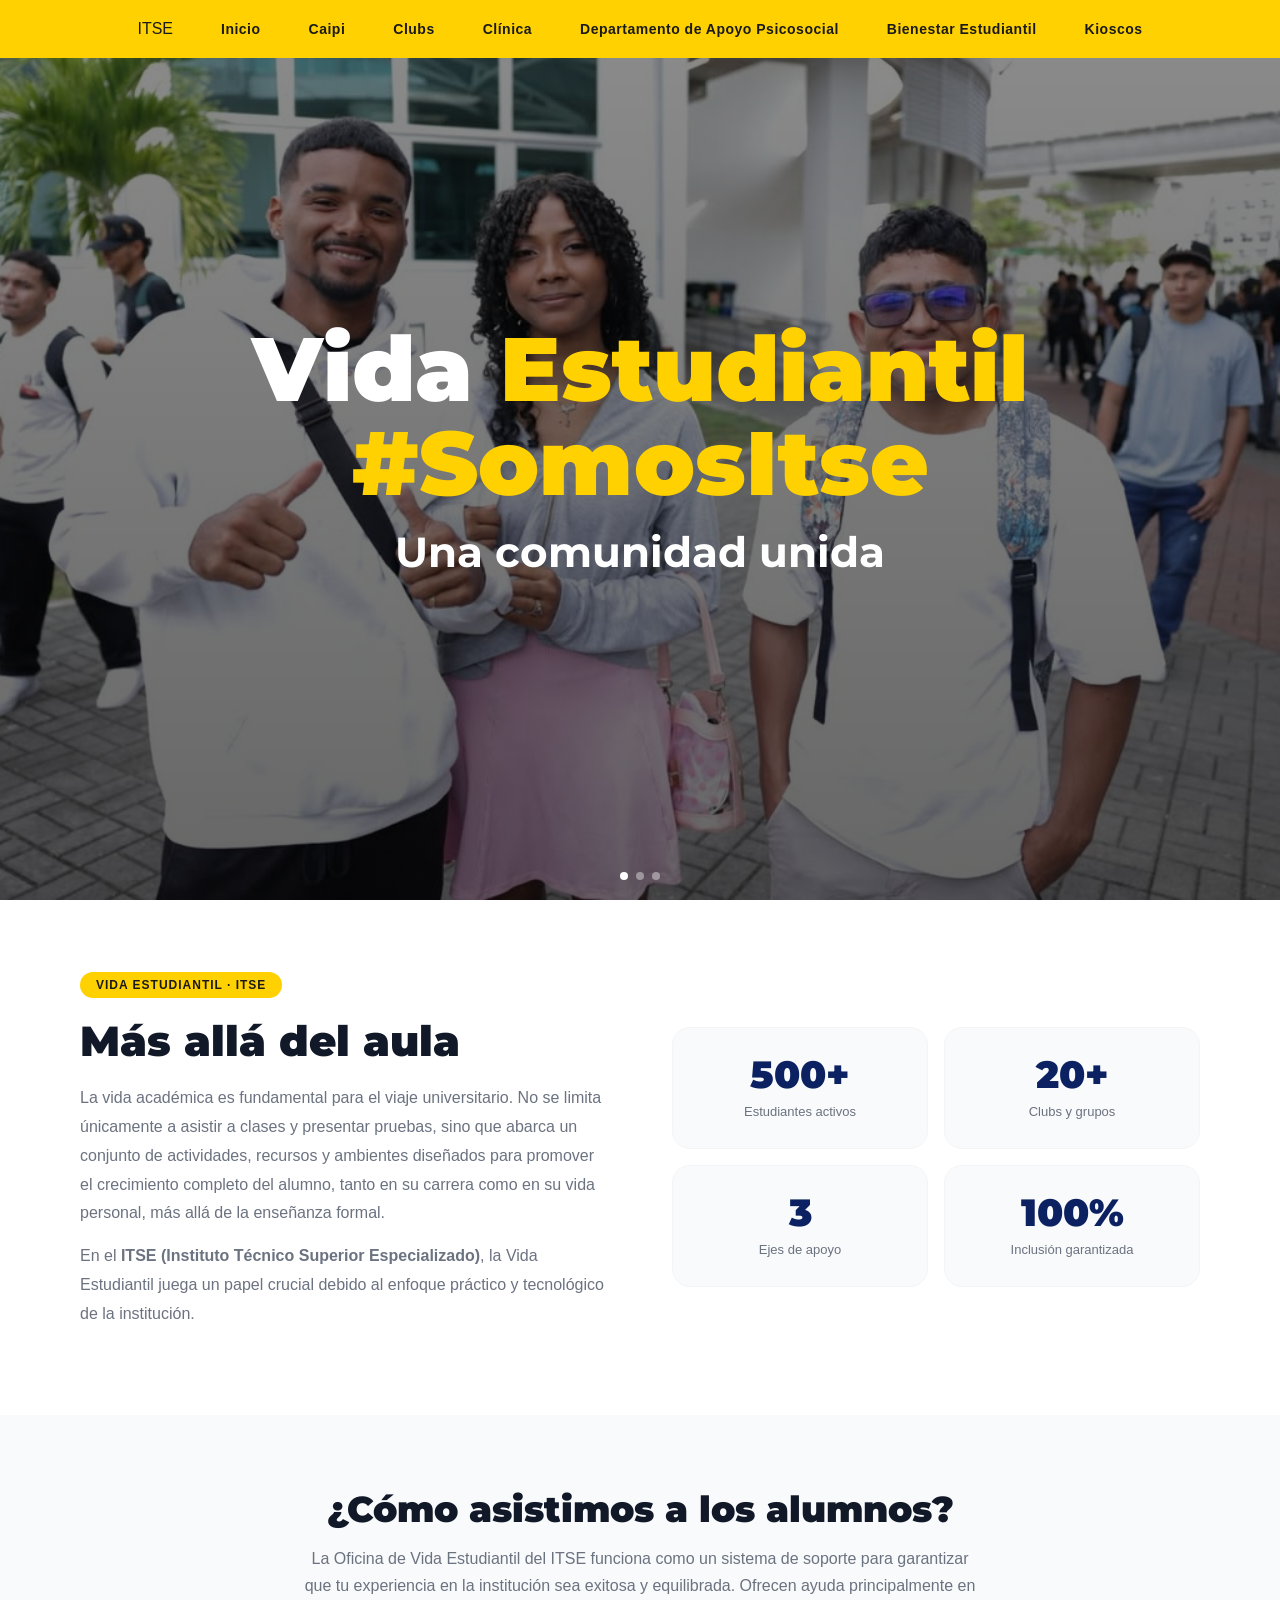
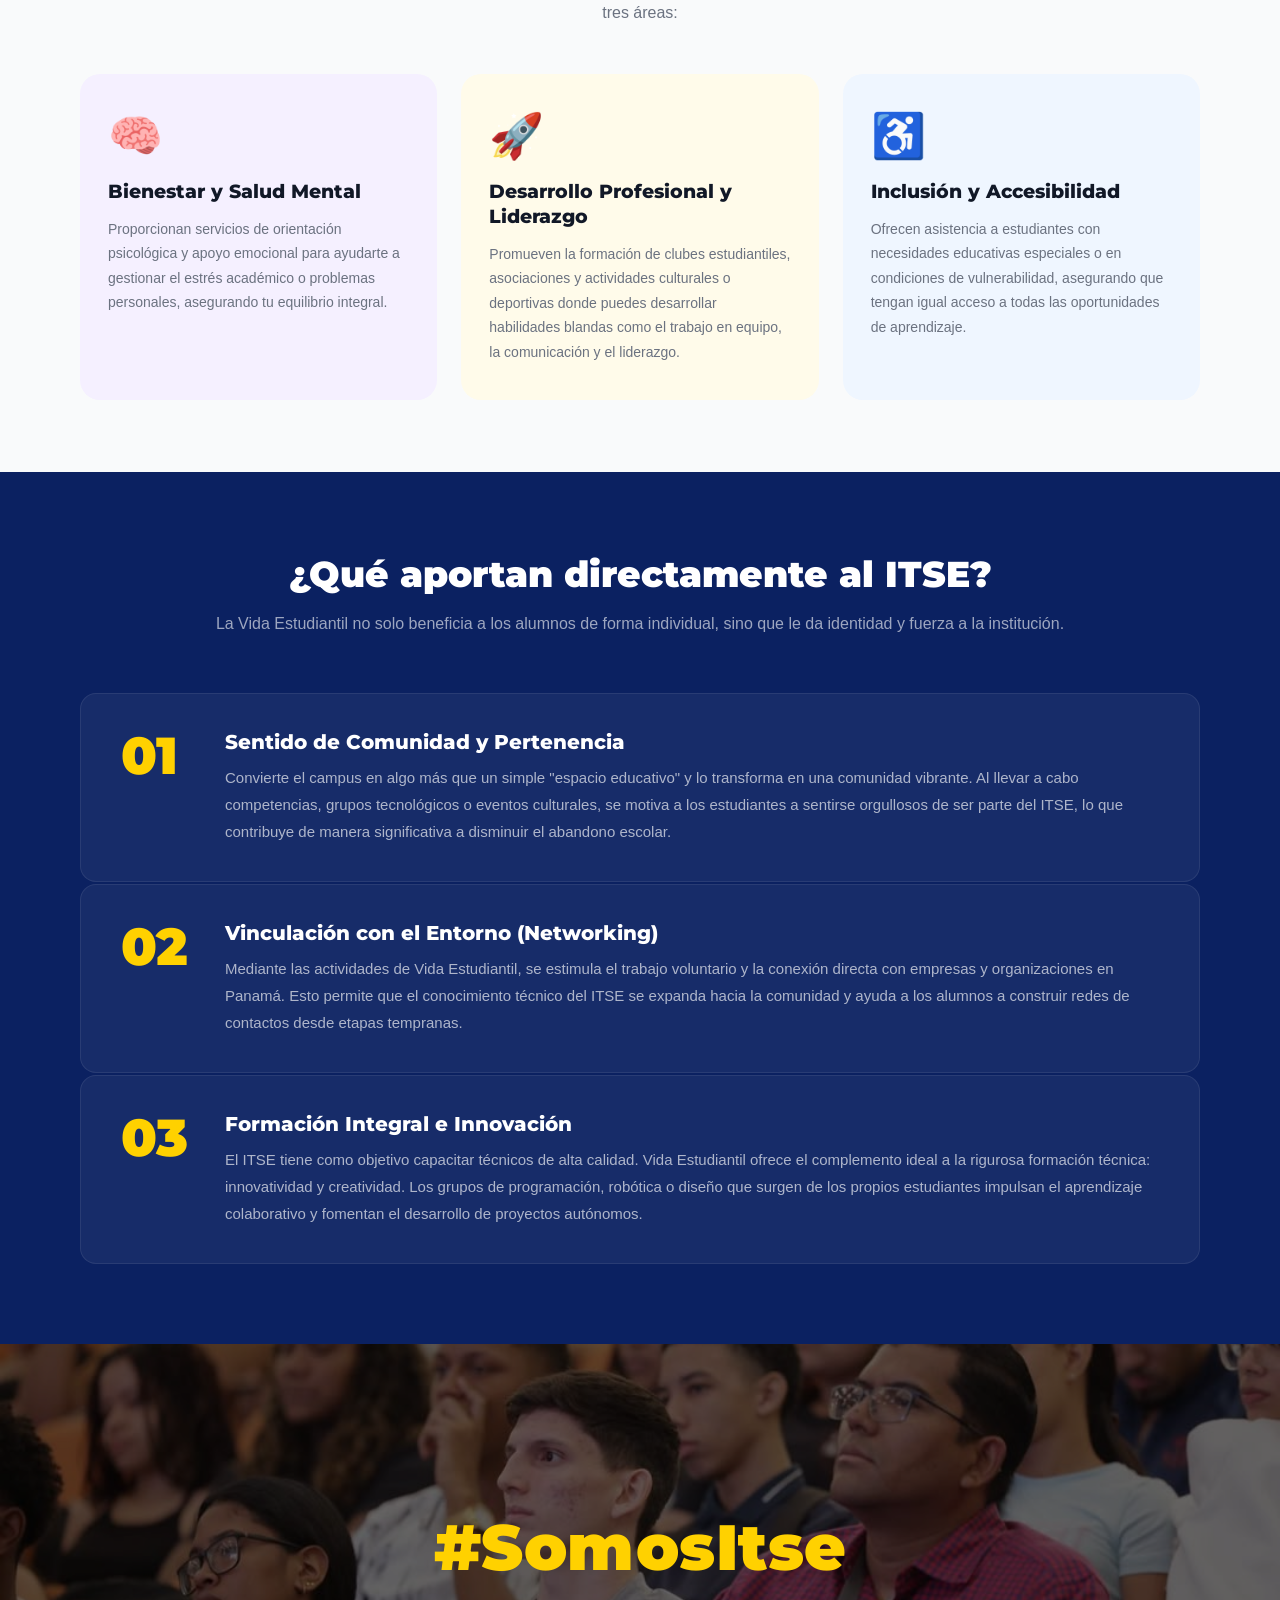
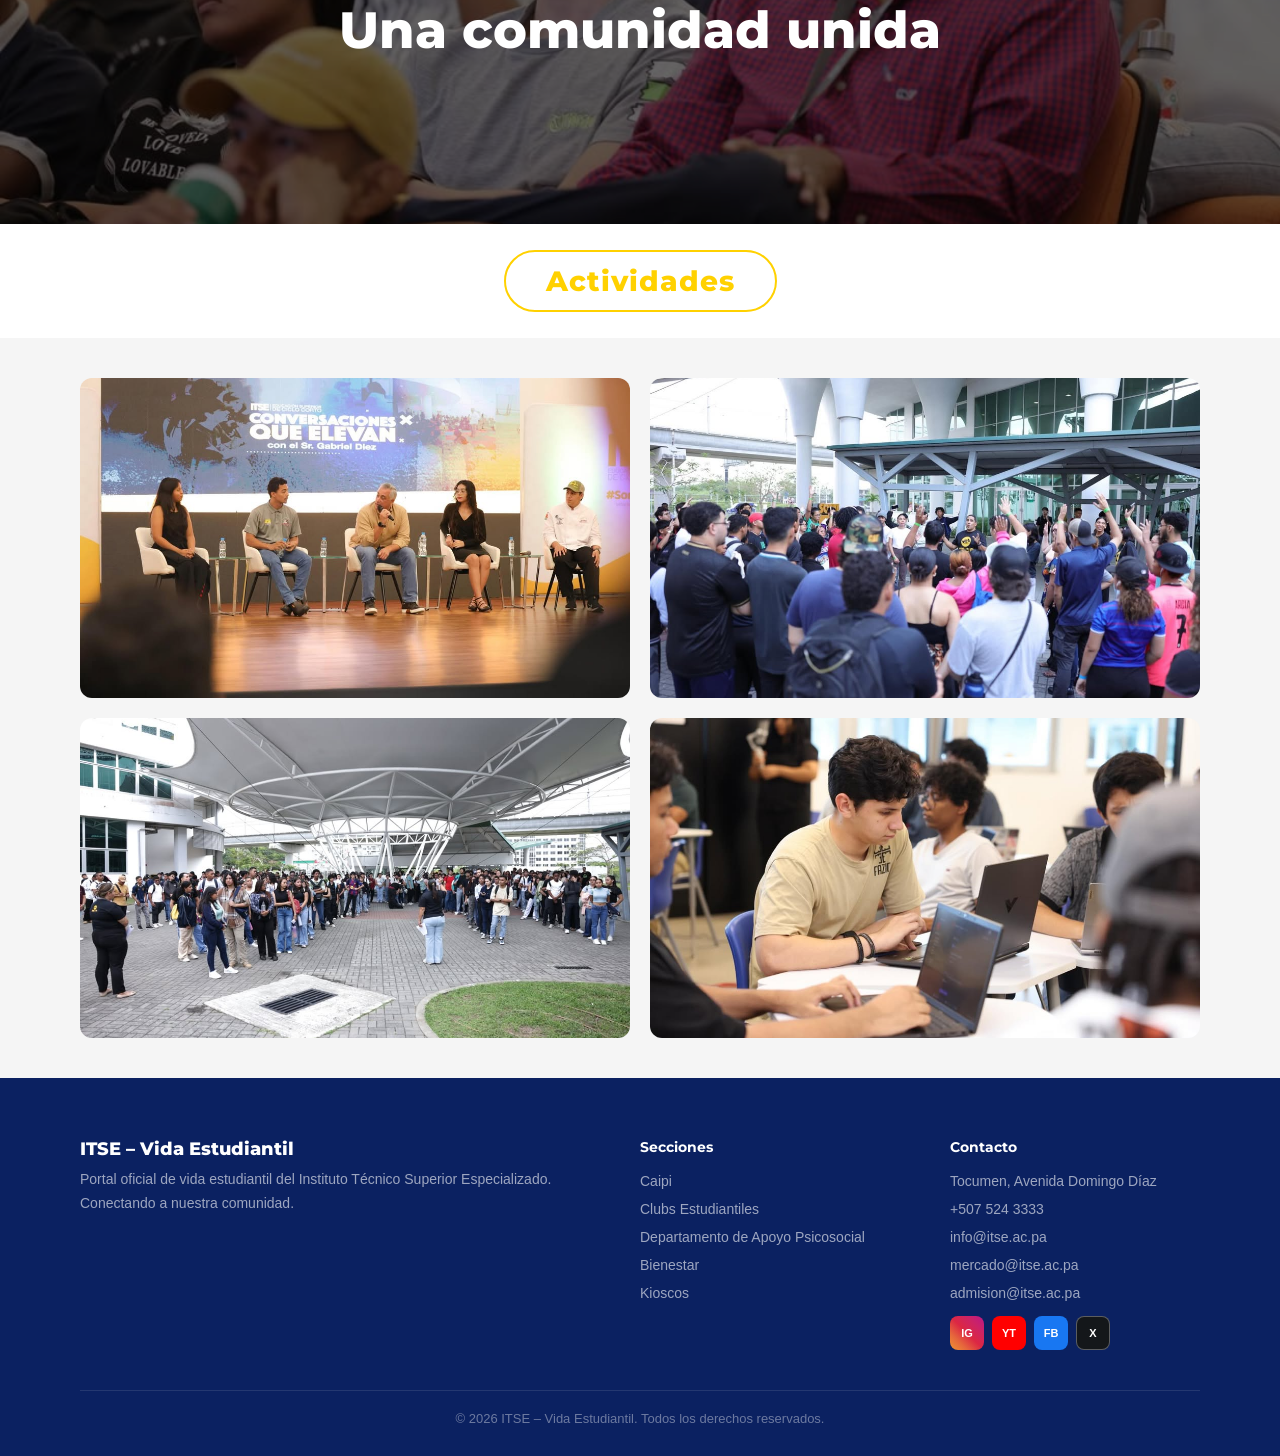
==== index.html @ c1edf6b9 "Actualización del proyecto Co-Authored-By: Claude Sonnet 4.6 <noreply@anthropic.com>" ====
<!DOCTYPE html>
<html lang="es">
<head>
 <meta charset="UTF-8" />
 <meta name="viewport" content="width=device-width, initial-scale=1.0"/>
 <title>Proyecto ITSE – Vida Estudiantil</title>
 <link href="https://fonts.googleapis.com/css2?family=Montserrat:wght@400;600;700;800;900&Inter:wght@400;500;600;700;800;900&display=swap" rel="stylesheet"/>
 <style>
 :root {
 --primary-blue: #FFD100;
 --yellow: #FFD100;
 --white: #FFFFFF;
 --black: #1A1A1A;
 --gray-light: #F5F5F5;
 --blue-dark: #0B2161;
 --red: #DC2626;
 --red-light: #FEE2E2;
 --gray-50: #F9FAFB;
 --gray-100: #F3F4F6;
 --gray-200: #E5E7EB;
 --gray-500: #6B7280;
 --gray-700: #374151;
 --gray-900: #111827;
 --font-body: 'Inter', sans-serif;
 --font-title: 'Montserrat', sans-serif;
 }
 
 * { margin: 0; padding: 0; box-sizing: border-box; }
 body { font-family: var(--font-body); color: var(--black); background: var(--white); font-size: 16px; font-weight: 400; }
 
 h1, h2, h3, h4, h5, h6 { font-family: var(--font-title); font-weight: 700; }
 
 /* ── NAVIGATION ── */
 .page { display: none; }
 .page.active { display: block; }
 
 /* ── INICIO NAV ── */
 .nav-inicio {
 position: absolute; top: 0; left: 0; right: 0; z-index: 100;
 display: flex; justify-content: center; align-items: center; gap: 48px;
 padding: 20px 40px;
 background: var(--primary-blue);
 }
 .nav-inicio a {
 color: var(--black); text-decoration: none; font-size: 14px; font-weight: 600; letter-spacing: 0.5px;
 cursor: pointer; transition: color .2s;
 }
 .nav-inicio a:hover { color: var(--blue-dark); }
 
 /* ── HERO ── */
 .hero {
 position: relative; height: 100vh; min-height: 600px;
 display: flex; align-items: center; justify-content: center;
 overflow: hidden;
 }
 .hero-bg {
 position: absolute; inset: 0;
 background: linear-gradient(rgba(0,0,0,.45), rgba(0,0,0,.6)),
 url('img/SaveClip.App_693382464_18348540760212897_1156338101896558044_n.jpg') center/cover no-repeat;
 }
 .hero-content {
 position: relative; z-index: 2; text-align: center; color: var(--white);
 }
 .hero-content h1 {
 font-size: clamp(52px, 7vw, 90px); font-weight: 900; line-height: 1.05; font-family: var(--font-title);
 }
 .hero-content h1 span { color: var(--yellow); }
 .hero-content p {
 font-size: clamp(24px, 3.5vw, 42px); font-weight: 700; margin-top: 16px; font-family: var(--font-title);
 }
 .hero-dots {
 position: absolute; bottom: 20px; left: 50%; transform: translateX(-50%);
 display: flex; gap: 8px; z-index: 2;
 }
 .hero-dot {
 width: 8px; height: 8px; border-radius: 50%; background: rgba(255,255,255,.4);
 }
 .hero-dot.active { background: var(--white); }
 
 /* ── SECTION TITLES ── */
 .section { padding: 60px 80px; background: var(--white); }
 .section-sm { padding: 40px 80px; background: var(--white); }
 .section-title {
 font-size: 32px; font-weight: 800; text-align: center; margin-bottom: 8px; font-family: var(--font-title); color: var(--black);
 }
 .section-title strong { color: var(--primary-blue); }
 .section-sub {
 text-align: center; color: var(--gray-500); font-size: 16px; margin-bottom: 40px;
 }
 
 /* ── ACTIVIDADES LABEL ── */
 .actividades-label {
 text-align: center; padding: 40px;
 }
 .actividades-label span {
 font-size: 28px; font-weight: 800; color: var(--yellow); letter-spacing: 1px;
 border: 2px solid var(--yellow); border-radius: 50px; padding: 12px 40px; font-family: var(--font-title);
 }
 
 /* ── BANNER NEGRO ── */
 .banner-black {
 background: var(--blue-dark);
 background-image: url('img/SaveClip.App_642159919_18338080858212897_3074899472525507639_n.jpg');
 background-size: cover; background-position: center;
 position: relative; min-height: 480px;
 display: flex; align-items: center; justify-content: center;
 }
 .banner-black::before {
 content: ''; position: absolute; inset: 0;
 background: rgba(0,0,0,.6); filter: grayscale(100%);
 }
 .banner-black-content {
 position: relative; z-index: 2; text-align: center; color: var(--white);
 }
 .banner-black-content h2 {
 font-size: clamp(36px, 5vw, 64px); font-weight: 900; color: var(--yellow);
 margin-bottom: 12px; font-family: var(--font-title); letter-spacing: 0.5px;
 }
 .banner-black-content p {
 font-size: clamp(28px, 4vw, 52px); font-weight: 800; color: var(--white); font-family: var(--font-title);
 }
 
 /* ── NEWS CARD ── */
 .news-grid { display: grid; grid-template-columns: 1fr 1fr; gap: 60px; align-items: center; }
 .news-img-wrap {
 border: 6px solid var(--yellow); border-radius: 12px; overflow: hidden;
 }
 .news-img-wrap img { width: 100%; display: block; }
 .news-text h3 { font-size: 20px; font-weight: 700; margin-bottom: 12px; color: var(--black); font-family: var(--font-title); }
 .news-text p { font-size: 16px; line-height: 1.7; color: var(--gray-700); }
 
 /* ── PHOTO GRID ── */
 .photo-grid {
 display: grid; grid-template-columns: 1fr 1fr; gap: 20px; padding: 40px 80px; background: var(--gray-light);
 }
 .photo-grid img {
 width: 100%; height: 320px; object-fit: cover; border-radius: 12px;
 }
 
 /* ── STANDARD NAV (other pages) ── */
 .std-nav {
 display: flex; align-items: center; gap: 32px;
 padding: 16px 40px; border-bottom: 1px solid var(--gray-200);
 background: var(--white); position: sticky; top: 0; z-index: 100;
 }
 .std-nav .logo { font-size: 16px; font-weight: 800; color: var(--primary-blue); margin-right: auto; font-family: var(--font-title); }
 .std-nav .logo span { font-weight: 400; display: block; font-size: 12px; color: var(--gray-500); }
 .std-nav a {
 font-size: 14px; color: var(--gray-700); text-decoration: none; cursor: pointer;
 transition: color .2s; font-weight: 500;
 }
 .std-nav a:hover { color: var(--primary-blue); }
 .std-nav a.active-link { font-weight: 700; color: var(--primary-blue); }
 .btn { padding: 10px 20px; border-radius: 8px; font-size: 14px; font-weight: 700; letter-spacing: 0.5px; cursor: pointer; border: 2px solid transparent; transition: all .2s; text-decoration: none; display: inline-block; }
 .btn-outline { border-color: var(--gray-300,#d1d5db); color: var(--gray-700); background: transparent; }
 .btn-outline:hover { background: var(--gray-100); }
 .btn-primary { background: var(--primary-blue); color: var(--black); border-color: var(--primary-blue); }
 .btn-primary:hover { background: #e6b800; }
 .btn-green { background: var(--primary-blue); color: var(--black); border-color: var(--primary-blue); border-radius: 50px; }
 .btn-green:hover { background: #e6b800; }
 .btn-white-outline { border-color: var(--black); color: var(--black); background: transparent; border-radius: 50px; }
 .btn-white-outline:hover { background: rgba(0,0,0,.1); }
 
 /* ── HERO CAIPI ── */
 .hero-caipi {
 background: linear-gradient(135deg, #e8f5e9 0%, #f0fdf4 100%);
 padding: 80px; display: grid; grid-template-columns: 1fr 1fr; gap: 60px; align-items: center;
 }
 .hero-caipi .badge {
 display: inline-flex; align-items: center; gap: 8px;
 background: var(--primary-blue); color: var(--black); border-radius: 50px;
 padding: 6px 16px; font-size: 13px; font-weight: 600; margin-bottom: 20px;
 }
 .hero-caipi h1 { font-size: 44px; font-weight: 900; line-height: 1.1; margin-bottom: 16px; font-family: var(--font-title); }
 .hero-caipi p { font-size: 16px; color: var(--gray-500); margin-bottom: 24px; }
 .info-chips { display: flex; gap: 12px; }
 .chip {
 display: flex; align-items: center; gap: 6px;
 border: 1.5px solid var(--gray-200); border-radius: 50px;
 padding: 6px 16px; font-size: 14px; font-weight: 500; color: var(--gray-700);
 }
 .hero-caipi .img-placeholder {
 background: #93c5fd; border-radius: 16px; height: 380px;
 display: flex; align-items: center; justify-content: center;
 color: var(--white); font-weight: 600; font-size: 18px; overflow: hidden;
 }
 .hero-caipi .img-placeholder img { width: 100%; height: 100%; object-fit: cover; }

 /* ── CAIPI CAROUSEL ── */
 .caipi-carousel { position: relative; border-radius: 16px; overflow: hidden; height: 380px; }
 .caipi-slides { display: flex; height: 100%; transition: transform .45s ease; }
 .caipi-slides img { width: 100%; height: 100%; object-fit: cover; flex-shrink: 0; }
 .caipi-btn {
 position: absolute; top: 50%; transform: translateY(-50%);
 background: rgba(0,0,0,.45); color: #fff; border: none;
 width: 40px; height: 40px; border-radius: 50%; font-size: 22px; cursor: pointer;
 display: flex; align-items: center; justify-content: center; z-index: 2;
 transition: background .2s;
 }
 .caipi-btn:hover { background: rgba(0,0,0,.7); }
 .caipi-prev { left: 12px; }
 .caipi-next { right: 12px; }
 .caipi-dots {
 position: absolute; bottom: 12px; left: 50%; transform: translateX(-50%);
 display: flex; gap: 8px; z-index: 2;
 }
 .caipi-dots span {
 width: 9px; height: 9px; border-radius: 50%;
 background: rgba(255,255,255,.5); cursor: pointer; transition: background .2s;
 }
 .caipi-dots span.active { background: #fff; }
 
 /* ── SERVICES CARDS ── */
 .services-grid { display: grid; grid-template-columns: repeat(3, 1fr); gap: 24px; }
 .service-card { background: var(--white); border: 1px solid var(--gray-200); border-radius: 16px; padding: 28px; }
 .service-icon {
 width: 56px; height: 56px; border-radius: 50%;
 background: var(--primary-blue); display: flex; align-items: center; justify-content: center;
 margin-bottom: 16px; font-size: 24px; color: var(--white);
 }
 .service-card h3 { font-size: 18px; font-weight: 700; margin-bottom: 8px; font-family: var(--font-title); }
 .service-card p { font-size: 14px; color: var(--gray-500); line-height: 1.6; }
 
 /* ── STATS ROW ── */
 .stats-row { display: flex; align-items: center; padding: 40px 80px; gap: 0; }
 .stat-item { flex: 1; text-align: center; }
 .stat-divider { width: 1px; height: 60px; background: var(--gray-200); }
 .stat-num { font-size: 48px; font-weight: 900; font-family: var(--font-title); }
 .stat-label { font-size: 15px; color: var(--gray-500); margin-top: 4px; }
 .orange { color: var(--yellow); }
 .blue { color: var(--primary-blue); }
 
 /* ── CTA BANNER ── */
 .cta-banner {
 background: var(--primary-blue); padding: 60px; text-align: center;
 }
 .cta-banner h2 { font-size: 36px; font-weight: 900; color: var(--black); margin-bottom: 12px; font-family: var(--font-title); }
 .cta-banner p { font-size: 17px; color: rgba(0,0,0,.75); margin-bottom: 28px; }
 
 /* ── INFO CARDS ROW ── */
 .info-cards { display: grid; grid-template-columns: repeat(3, 1fr); gap: 24px; padding: 40px 80px; background: var(--gray-light); }
 .info-card { background: var(--white); border-radius: 16px; padding: 32px; text-align: center; border: 1px solid var(--gray-200); }
 .info-card .icon { font-size: 36px; margin-bottom: 16px; }
 .info-card h3 { font-size: 18px; font-weight: 700; margin-bottom: 8px; font-family: var(--font-title); }
 .info-card p { font-size: 14px; color: var(--gray-500); }
 
 /* ── PSICOLOGÍA PAGE ── */
 .hero-psico {
 background: linear-gradient(135deg, #eff6ff 0%, #e0f2fe 100%);
 padding: 80px; text-align: center;
 }
 .hero-psico .badge-blue {
 background: var(--primary-blue); color: var(--black);
 border-radius: 50px; padding: 6px 18px; font-size: 13px; font-weight: 600;
 display: inline-block; margin-bottom: 20px;
 }
 .hero-psico h1 { font-size: 48px; font-weight: 900; color: var(--primary-blue); margin-bottom: 16px; font-family: var(--font-title); }
 .hero-psico p { font-size: 17px; color: var(--gray-500); margin-bottom: 28px; }
 .btn-orange { background: var(--yellow); color: var(--black); padding: 14px 32px; border-radius: 50px; font-size: 16px; font-weight: 700; border: none; cursor: pointer; transition: background .2s; }
 .btn-orange:hover { background: #e6b800; }
 
 .alert-crisis {
 border: 2px solid var(--red); border-radius: 12px;
 padding: 28px 32px; margin: 0 80px 40px;
 }
 .alert-crisis h3 { color: var(--red); font-size: 18px; font-weight: 700; margin-bottom: 10px; display: flex; align-items: center; gap: 8px; }
 .alert-crisis p { color: var(--gray-700); font-size: 15px; margin-bottom: 12px; }
 .alert-crisis .contact-line { font-size: 15px; margin-bottom: 6px; }
 .alert-crisis a { color: var(--primary-blue); text-decoration: none; }
 .alert-crisis .ver-mas { color: var(--primary-blue); font-size: 14px; text-decoration: none; margin-top: 10px; display: inline-block; }
 
 .psy-services { display: grid; grid-template-columns: 1fr 1fr; gap: 24px; padding: 0 80px 60px; }
 .psy-card { border: 1px solid var(--gray-200); border-radius: 12px; padding: 24px; display: flex; align-items: flex-start; gap: 16px; }
 .psy-icon-box { width: 44px; height: 44px; border-radius: 10px; display: flex; align-items: center; justify-content: center; font-size: 20px; flex-shrink: 0; }
 .psy-icon-blue { background: #eff6ff; }
 .psy-icon-green { background: #f0fdf4; }
 .psy-card h4 { font-size: 16px; font-weight: 700; color: var(--primary-blue); margin-bottom: 6px; font-family: var(--font-title); }
 .psy-card p { font-size: 14px; color: var(--gray-500); line-height: 1.6; }
 
 /* ── KIOSCOS PAGE (EmprendeSpace) ── */
 .hero-kiosko {
 background: url('https://images.unsplash.com/photo-1497366216548-37526070297c?w=1400&q=80') center/cover no-repeat;
 position: relative; min-height: 520px; display: flex; align-items: center; justify-content: center; text-align: center;
 }
 .hero-kiosko::before { content: ''; position: absolute; inset: 0; background: rgba(20,40,80,.75); }
 .hero-kiosko-content { position: relative; z-index: 2; color: var(--white); }
 .hero-kiosko-content h1 { font-size: 52px; font-weight: 900; margin-bottom: 16px; font-family: var(--font-title); }
 .hero-kiosko-content p { font-size: 18px; color: rgba(255,255,255,.8); margin-bottom: 28px; }
 .btn-kiosko {
 background: transparent; border: 2px solid var(--white);
 color: var(--white); padding: 14px 36px; border-radius: 8px;
 font-size: 16px; font-weight: 600; cursor: pointer; transition: all .2s;
 }
 .btn-kiosko:hover { background: var(--white); color: var(--blue-dark); }
 
 .kiosko-stats { display: flex; padding: 32px 80px; border-bottom: 1px solid var(--gray-200); gap: 0; }
 .kiosko-stat { flex: 1; text-align: center; }
 .kiosko-stat-num { font-size: 44px; font-weight: 900; font-family: var(--font-title); }
 .kiosko-stat-label { font-size: 14px; color: var(--gray-500); }
 .kiosko-divider { width: 1px; background: var(--yellow); opacity: .3; margin: 0 20px; }
 
 .kiosko-filters { display: flex; gap: 12px; padding: 32px 80px 16px; flex-wrap: wrap; }
 .filter-sidebar { width: 200px; flex-shrink: 0; }
 .filter-sidebar .filter-group { margin-bottom: 20px; }
 .filter-sidebar .filter-group h4 { font-size: 13px; font-weight: 600; color: var(--gray-500); margin-bottom: 10px; text-transform: uppercase; }
 .filter-btn { display: flex; align-items: center; gap: 8px; padding: 8px 12px; border-radius: 8px; font-size: 14px; cursor: pointer; width: 100%; border: none; background: transparent; color: var(--gray-700); transition: background .2s; margin-bottom: 4px; }
 .filter-btn:hover, .filter-btn.active { background: #fff7ed; color: var(--yellow); }
 .filter-btn.active { font-weight: 600; }
 
 .kioscos-grid { display: grid; grid-template-columns: repeat(3, 1fr); gap: 24px; }
 .kiosko-card { border: 1px solid var(--gray-200); border-radius: 16px; overflow: hidden; }
 .kiosko-card-img { height: 160px; object-fit: cover; width: 100%; }
 .kiosko-card-body { padding: 20px; }
 .kiosko-tag { display: inline-block; padding: 3px 12px; border-radius: 50px; font-size: 12px; font-weight: 600; margin-bottom: 8px; }
 .tag-comida { background: #fef3c7; color: #92400e; }
 .tag-papeleria { background: #dbeafe; color: #1d4ed8; }
 .tag-bebidas { background: #dcfce7; color: #15803d; }
 .kiosko-card h3 { font-size: 17px; font-weight: 700; margin-bottom: 12px; font-family: var(--font-title); }
 .kiosko-meta { display: flex; align-items: center; gap: 6px; font-size: 13px; color: var(--gray-500); margin-bottom: 4px; }
 .kiosko-products h4 { font-size: 12px; font-weight: 600; color: var(--gray-500); margin: 12px 0 6px; }
 .kiosko-products ul { list-style: none; }
 .kiosko-products li { font-size: 13px; color: var(--gray-700); padding: 2px 0; display: flex; align-items: center; gap: 6px; }
 .kiosko-products li::before { content: '•'; color: var(--yellow); font-weight: 700; }
 .kiosko-responsable { font-size: 12px; color: var(--gray-500); margin-top: 12px; border-top: 1px solid var(--gray-100); padding-top: 10px; }
 
 /* ── CLUBS PAGE ── */
 .clubs-hero {
 padding: 60px 80px; text-align: center;
 background: linear-gradient(180deg, #f0f9ff 0%, var(--white) 100%);
 }
 .club-section-title {
 font-size: 26px; font-weight: 800; margin: 0 80px 20px; display: flex; align-items: center; gap: 12px; font-family: var(--font-title);
 }
 .club-section-title::before { content: ''; display: block; width: 4px; height: 32px; background: var(--primary-blue); border-radius: 4px; }
 .clubs-grid { display: grid; grid-template-columns: repeat(3, 1fr); gap: 24px; padding: 16px 80px 60px; }
 /* ── CLUB CARD — diseño moderno UI ── */
 .club-card {
   border: none; border-radius: 20px; overflow: hidden; cursor: pointer;
   background: var(--white);
   box-shadow: 0 4px 20px rgba(0,0,0,.08);
   transition: box-shadow .25s, transform .25s;
   display: flex; flex-direction: column;
 }
 .club-card:hover { box-shadow: 0 12px 36px rgba(0,0,0,.14); transform: translateY(-3px); }
 .club-card-img { height: 200px; object-fit: cover; width: 100%; flex-shrink: 0; }
 .club-card-body { padding: 24px; display: flex; flex-direction: column; flex: 1; }
 .club-card h3 { font-size: 20px; font-weight: 800; margin-bottom: 8px; font-family: var(--font-title); color: var(--gray-900); line-height: 1.3; }
 .club-card p { font-size: 14px; color: var(--gray-500); margin-bottom: 14px; line-height: 1.6; flex: 1; }
 .club-meta { display: flex; justify-content: space-between; font-size: 12px; color: var(--gray-500); margin-bottom: 16px; flex-wrap: wrap; gap: 4px; }
 .btn-ver-club {
   display: block; text-align: center; padding: 12px;
   border: 1.5px solid var(--gray-200); border-radius: 10px;
   font-size: 14px; font-weight: 600; color: var(--gray-700);
   cursor: pointer; transition: all .2s; margin-bottom: 8px;
   text-decoration: none; background: var(--white);
 }
 .btn-ver-club:hover { border-color: var(--gray-500); color: var(--gray-900); background: var(--gray-50); }
 .btn-unirse {
   display: block; text-align: center; padding: 13px;
   background: #FFD100; border-radius: 10px;
   font-size: 14px; font-weight: 700; color: var(--black);
   cursor: pointer; border: none; width: 100%;
   transition: background .2s; letter-spacing: .3px;
 }
 .btn-unirse:hover { background: #f0c400; }
 
 /* ══ VIDA ESTUDIANTIL — SECCIONES INICIO ══ */

 /* Sección 1: Intro */
 .ve-intro { padding: 72px 80px; background: var(--white); }
 .ve-intro-inner { display: grid; grid-template-columns: 1fr 1fr; gap: 64px; align-items: center; max-width: 1200px; margin: 0 auto; }
 .ve-badge { display: inline-block; background: var(--primary-blue); color: var(--black); font-size: 12px; font-weight: 700; letter-spacing: 1px; text-transform: uppercase; border-radius: 50px; padding: 6px 16px; margin-bottom: 20px; }
 .ve-intro-text h2 { font-size: 42px; font-weight: 900; font-family: var(--font-title); color: var(--gray-900); margin-bottom: 20px; line-height: 1.1; }
 .ve-intro-text p { font-size: 16px; color: var(--gray-500); line-height: 1.8; margin-bottom: 14px; }
 .ve-intro-stats { display: grid; grid-template-columns: 1fr 1fr; gap: 16px; }
 .ve-stat-card { background: var(--gray-50); border-radius: 18px; padding: 28px 20px; text-align: center; border: 1px solid var(--gray-100); }
 .ve-stat-num { display: block; font-size: 38px; font-weight: 900; font-family: var(--font-title); color: var(--blue-dark); line-height: 1; margin-bottom: 8px; }
 .ve-stat-label { font-size: 13px; color: var(--gray-500); font-weight: 500; }

 /* Sección 2: Cómo asisten */
 .ve-ayuda { padding: 72px 80px; background: var(--gray-50); }
 .ve-ayuda-inner { max-width: 1200px; margin: 0 auto; }
 .ve-ayuda-header { text-align: center; margin-bottom: 48px; }
 .ve-ayuda-header h2 { font-size: 36px; font-weight: 900; font-family: var(--font-title); color: var(--gray-900); margin-bottom: 14px; }
 .ve-ayuda-header p { font-size: 16px; color: var(--gray-500); line-height: 1.7; max-width: 680px; margin: 0 auto; }
 .ve-ayuda-grid { display: grid; grid-template-columns: repeat(3, 1fr); gap: 24px; }
 .ve-ayuda-card { border-radius: 20px; padding: 36px 28px; transition: transform .25s, box-shadow .25s; }
 .ve-ayuda-card:hover { transform: translateY(-4px); box-shadow: 0 12px 32px rgba(0,0,0,.1); }
 .ve-ayuda-card.ve-purple { background: #f5f0ff; }
 .ve-ayuda-card.ve-yellow { background: #fffbea; }
 .ve-ayuda-card.ve-blue  { background: #eff6ff; }
 .ve-ayuda-icon { font-size: 44px; margin-bottom: 18px; display: block; }
 .ve-ayuda-card h3 { font-size: 19px; font-weight: 800; font-family: var(--font-title); color: var(--gray-900); margin-bottom: 12px; line-height: 1.3; }
 .ve-ayuda-card p { font-size: 14px; color: var(--gray-500); line-height: 1.75; }

 /* Sección 3: Qué aportan */
 .ve-aportes { padding: 80px 80px; background: var(--blue-dark); }
 .ve-aportes-inner { max-width: 1200px; margin: 0 auto; }
 .ve-aportes-header { text-align: center; margin-bottom: 56px; }
 .ve-aportes-header h2 { font-size: 36px; font-weight: 900; font-family: var(--font-title); color: var(--white); margin-bottom: 14px; }
 .ve-aportes-header p { font-size: 16px; color: rgba(255,255,255,.6); line-height: 1.7; }
 .ve-aportes-grid { display: flex; flex-direction: column; gap: 2px; }
 .ve-aporte-item { display: flex; align-items: flex-start; gap: 32px; padding: 36px 40px; border-radius: 16px; background: rgba(255,255,255,.05); border: 1px solid rgba(255,255,255,.08); transition: background .2s; }
 .ve-aporte-item:hover { background: rgba(255,255,255,.09); }
 .ve-aporte-num { font-size: 52px; font-weight: 900; font-family: var(--font-title); color: var(--primary-blue); line-height: 1; flex-shrink: 0; min-width: 72px; }
 .ve-aporte-body h3 { font-size: 20px; font-weight: 800; font-family: var(--font-title); color: var(--white); margin-bottom: 10px; }
 .ve-aporte-body p { font-size: 15px; color: rgba(255,255,255,.65); line-height: 1.8; }

 /* ── BIENESTAR PAGE ── */
 .bienestar-hero {
 background: linear-gradient(135deg, #fdf4ff 0%, #f5f3ff 100%);
 padding: 80px; text-align: center;
 }
 .bienestar-hero h1 { font-size: 44px; font-weight: 900; margin-bottom: 14px; font-family: var(--font-title); }
 .bienestar-hero p { font-size: 17px; color: var(--gray-500); }
 
 .bienestar-cards { display: grid; grid-template-columns: repeat(3, 1fr); gap: 24px; padding: 40px 80px; }
 .bienestar-card { border-radius: 16px; padding: 28px; text-align: center; }
 .bienestar-card.purple { background: #f5f3ff; }
 .bienestar-card.green { background: #f0fdf4; }
 .bienestar-card.blue { background: #eff6ff; }
 .bienestar-card .b-icon { font-size: 40px; margin-bottom: 14px; }
 .bienestar-card h3 { font-size: 18px; font-weight: 700; margin-bottom: 8px; font-family: var(--font-title); }
 .bienestar-card p { font-size: 14px; color: var(--gray-500); line-height: 1.6; }
 
 /* ── FOOTER ── */
 .footer {
 background: var(--blue-dark); color: var(--white);
 padding: 60px 80px 30px;
 }
 .footer-grid { display: grid; grid-template-columns: 2fr 1fr 1fr; gap: 60px; margin-bottom: 40px; }
 .footer h3 { font-size: 18px; font-weight: 800; margin-bottom: 8px; font-family: var(--font-title); }
 .footer p { font-size: 14px; color: rgba(255,255,255,.6); line-height: 1.7; }
 .footer h4 { font-size: 14px; font-weight: 700; margin-bottom: 16px; }
 .footer ul { list-style: none; }
 .footer ul li { margin-bottom: 10px; }
 .footer ul li a { color: rgba(255,255,255,.6); text-decoration: none; font-size: 14px; cursor: pointer; transition: color .2s; }
 .footer ul li a:hover { color: var(--white); }
 .footer-bottom { border-top: 1px solid rgba(255,255,255,.1); padding-top: 20px; text-align: center; font-size: 13px; color: rgba(255,255,255,.4); }
 
 /* ── CINE CLUB PAGE ── */
 .cine-nav {
 background: var(--blue-dark); display: flex; align-items: center;
 padding: 14px 40px; gap: 32px; position: sticky; top: 0; z-index: 100;
 }
 .cine-nav a { color: rgba(255,255,255,.6); text-decoration: none; font-size: 14px; cursor: pointer; padding: 8px 16px; border-radius: 8px; transition: all .2s; display: flex; align-items: center; gap: 6px; }
 .cine-nav a:hover, .cine-nav a.active { color: var(--white); }
 .cine-nav a.active { border-bottom: 2px solid var(--yellow); border-radius: 0; }
 .cine-hero {
 background: linear-gradient(180deg, var(--blue-dark) 0%, #1e293b 100%);
 color: var(--white); text-align: center; padding: 80px;
 }
 .cine-hero h1 { font-size: 52px; font-weight: 900; margin-bottom: 16px; font-family: var(--font-title); }
 .cine-hero p { font-size: 17px; color: rgba(255,255,255,.6); margin-bottom: 32px; }
 .cine-features { display: grid; grid-template-columns: repeat(5, 1fr); gap: 16px; padding: 0 80px 60px; background: #1e293b; }
 .cine-feat { background: var(--blue-dark); border-radius: 12px; padding: 20px; text-align: center; border: 1px solid rgba(255,255,255,.1); }
 .cine-feat .feat-icon { width: 44px; height: 44px; border-radius: 50%; background: var(--yellow); display: flex; align-items: center; justify-content: center; font-size: 20px; margin: 0 auto 12px; color: var(--black); }
 .cine-feat p { font-size: 13px; color: rgba(255,255,255,.7); }
 .equipo-grid { display: grid; grid-template-columns: 1fr 1fr; gap: 20px; padding: 40px 80px; background: #1e293b; }
 .equipo-card { border-radius: 12px; overflow: hidden; position: relative; }
 .equipo-card img { width: 100%; height: 280px; object-fit: cover; filter: brightness(.7); }
 .equipo-label {
 position: absolute; bottom: 0; left: 0; right: 0; padding: 16px;
 background: linear-gradient(transparent, rgba(0,0,0,.7));
 }
 .equipo-label h4 { color: var(--white); font-size: 16px; font-weight: 700; display: flex; align-items: center; gap: 8px; }
 .equipo-label p { color: rgba(255,255,255,.7); font-size: 13px; }
 
 /* ── MODAL ── */
 .modal-overlay {
 display: none; position: fixed; inset: 0; background: rgba(0,0,0,.5); z-index: 1000;
 align-items: center; justify-content: center;
 }
 .modal-overlay.open { display: flex; }
 .modal {
 background: var(--white); border-radius: 20px; padding: 40px;
 max-width: 500px; width: 90%; position: relative;
 }
 .modal h2 { font-size: 24px; font-weight: 800; margin-bottom: 8px; font-family: var(--font-title); }
 .modal p { color: var(--gray-500); margin-bottom: 24px; }
 .modal input, .modal select, .modal textarea {
 width: 100%; padding: 12px 16px; border: 1.5px solid var(--gray-200);
 border-radius: 10px; font-size: 14px; margin-bottom: 14px; font-family: var(--font-body);
 outline: none; transition: border .2s;
 }
 .modal input:focus, .modal select:focus, .modal textarea:focus { border-color: var(--primary-blue); }
 .modal textarea { resize: vertical; min-height: 80px; }
 .modal-close { position: absolute; top: 16px; right: 20px; font-size: 22px; cursor: pointer; color: var(--gray-500); background: none; border: none; }
 .modal .btn-submit { width: 100%; padding: 14px; background: var(--primary-blue); color: var(--black); border: none; border-radius: 10px; font-size: 16px; font-weight: 700; cursor: pointer; transition: background .2s; }
 .modal .btn-submit:hover { background: var(--blue-dark); }
 
 /* ── BUTTON GROUPS ── */
 .btn-group {
   display: flex; flex-wrap: wrap; gap: 12px; align-items: center;
 }
 .btn-group-center { justify-content: center; }
 .btn-group-social { gap: 8px; margin-top: 14px; }

 /* ── HAMBURGER BUTTON (base) ── */
 .nav-toggle {
   display: none;
   flex-direction: column;
   justify-content: space-between;
   width: 26px; height: 18px;
   background: transparent; border: none; cursor: pointer; padding: 0;
   flex-shrink: 0; z-index: 200;
 }
 .nav-toggle span {
   display: block; height: 2.5px; width: 100%; border-radius: 3px;
   background: var(--black); transition: transform .3s ease, opacity .25s ease;
 }
 .cine-nav .nav-toggle span { background: var(--white); }
 /* X animation when open */
 .nav-open .nav-toggle span:nth-child(1) { transform: translateY(7.75px) rotate(45deg); }
 .nav-open .nav-toggle span:nth-child(2) { opacity: 0; transform: scaleX(0); }
 .nav-open .nav-toggle span:nth-child(3) { transform: translateY(-7.75px) rotate(-45deg); }
 /* Dropdown links wrapper — hidden on desktop */
 .nav-links { display: contents; }   /* transparent on desktop — links flow normally */

 /* ── SOCIAL BUTTONS ── */
 .social-btn {
 display: inline-flex; align-items: center; justify-content: center;
 width: 34px; height: 34px; border-radius: 8px;
 font-size: 11px; font-weight: 800; text-decoration: none; letter-spacing: 0;
 transition: opacity .2s; color: #fff !important;
 }
 .social-btn:hover { opacity: .75; }
 .social-ig { background: linear-gradient(45deg,#f09433 0%,#e6683c 25%,#dc2743 50%,#cc2366 75%,#bc1888 100%); }
 .social-yt { background: #FF0000; }
 .social-fb { background: #1877F2; }
 .social-x { background: #14171A; border: 1px solid rgba(255,255,255,.3); }

 /* ── RESPONSIVE ── */
 /* ── RESPONSIVE TABLET ANCHO (≤ 1024px) ── */
 @media (max-width: 1024px) {
 .section { padding: 50px 40px; }
 .section-sm { padding: 32px 40px; }
 .photo-grid, .info-cards { padding: 24px 40px; }
 .footer { padding: 48px 40px 24px; }
 .stats-row, .kiosko-stats { padding: 28px 40px; }
 .kiosko-filters { padding: 24px 40px 12px; }
 .clubs-grid { padding: 16px 40px 40px; }
 .bienestar-cards { padding: 28px 40px; }
 .cine-features { padding: 0 40px 40px; }
 .equipo-grid { padding: 28px 40px; }
 .psy-services { padding: 0 40px 40px; }
 .alert-crisis { margin: 0 40px 40px; }
 .club-section-title { margin: 0 40px 8px; }
 .hero-caipi, .bienestar-hero, .cine-hero { padding: 60px 40px; }
 .hero-psico { padding: 56px 40px; }
 .clubs-hero { padding: 44px 40px; }
 }

 /* ── RESPONSIVE TABLET (≤ 900px) ── */
 @media (max-width: 900px) {
 .section, .section-sm { padding: 36px 24px; }
 .photo-grid { padding: 16px 24px; grid-template-columns: 1fr 1fr; }
 .info-cards { padding: 20px 24px; grid-template-columns: 1fr 1fr; }
 .footer { padding: 36px 24px 20px; }
 .footer-grid { grid-template-columns: 1fr; gap: 28px; }
 .stats-row, .kiosko-stats { flex-direction: column; gap: 16px; padding: 24px; }
 .stat-divider, .kiosko-divider { display: none; }
 .kiosko-filters { flex-direction: column; padding: 20px 24px; }
 .clubs-grid { padding: 12px 24px 36px; grid-template-columns: 1fr 1fr; }
 .bienestar-cards { padding: 20px 24px; grid-template-columns: 1fr 1fr; }
 .cine-features { grid-template-columns: repeat(2, 1fr); padding: 0 24px 36px; }
 .equipo-grid { grid-template-columns: 1fr; padding: 24px; }
 .psy-services { padding: 0 24px 36px; grid-template-columns: 1fr; }
 .alert-crisis { margin: 0 24px 32px; }
 .club-section-title { margin: 0 24px 8px; }
 .services-grid { grid-template-columns: 1fr 1fr; }
 .kioscos-grid { grid-template-columns: 1fr 1fr; }
 .news-grid { grid-template-columns: 1fr; gap: 28px; }
 .hero-caipi { grid-template-columns: 1fr; padding: 40px 24px; }
 .hero-psico { padding: 44px 24px; }
 .bienestar-hero { padding: 44px 24px; }
 .clubs-hero { padding: 36px 24px; }
 .cine-hero { padding: 44px 24px; }
 .std-nav { overflow-x: auto; gap: 14px; padding: 12px 24px; flex-wrap: nowrap; white-space: nowrap; }
 .nav-inicio { flex-wrap: wrap; gap: 10px; padding: 12px 20px; justify-content: center; }
 .cta-banner { padding: 40px 24px; }
 /* VE responsive tablet */
 .ve-intro { padding: 48px 40px; }
 .ve-intro-inner { grid-template-columns: 1fr; gap: 36px; }
 .ve-ayuda { padding: 48px 40px; }
 .ve-ayuda-grid { grid-template-columns: 1fr; gap: 16px; }
 .ve-aportes { padding: 56px 40px; }
 .ve-aporte-item { padding: 28px 24px; gap: 20px; }
 .ve-aporte-num { font-size: 40px; min-width: 56px; }
 .r-grid-3 { grid-template-columns: 1fr 1fr !important; }
 .r-grid-2 { grid-template-columns: 1fr !important; }
 .r-grid-5 { grid-template-columns: repeat(3, 1fr) !important; }
 .r-pad-section { padding: 40px 24px !important; }
 .r-pad-cta { padding: 40px 24px !important; }
 .r-hero-2col { grid-template-columns: 1fr !important; padding: 40px 24px !important; }
 }

 /* ── RESPONSIVE MÓVIL (≤ 640px) ── */
 @media (max-width: 640px) {
 .nav-inicio { gap: 8px; padding: 10px 16px; }
 .nav-inicio a { font-size: 12px; letter-spacing: 0; }
 .std-nav { padding: 10px 16px; gap: 10px; }
 .std-nav a, .std-nav .logo { font-size: 12px; }
 .std-nav .btn { font-size: 11px; padding: 7px 12px; }
 .cine-nav { padding: 10px 16px; gap: 10px; overflow-x: auto; white-space: nowrap; }
 .hero { min-height: 420px; }
 .hero-content h1 { font-size: 34px; }
 .hero-content p { font-size: 19px; }
 .section, .section-sm { padding: 28px 16px; }
 .photo-grid { padding: 12px 16px; grid-template-columns: 1fr; }
 .info-cards { padding: 16px; grid-template-columns: 1fr; }
 .footer { padding: 28px 16px 16px; }
 .footer-grid { gap: 20px; }
 .section-title { font-size: 22px; }
 .section-sub { font-size: 13px; margin-bottom: 24px; }
 .banner-black { min-height: 260px; }
 .banner-black-content h2 { font-size: 28px; }
 .banner-black-content p { font-size: 20px; }
 .actividades-label span { font-size: 18px; padding: 10px 20px; }
 .hero-caipi { padding: 28px 16px; }
 .hero-caipi h1 { font-size: 28px; }
 .info-chips { flex-wrap: wrap; gap: 8px; }
 .caipi-carousel { height: 220px; }
 .hero-psico { padding: 36px 16px; }
 .hero-psico h1 { font-size: 28px; }
 .psy-services { padding: 0 16px 28px; }
 .alert-crisis { margin: 0 16px 28px; padding: 18px; }
 .kiosko-stats { padding: 16px; }
 .kiosko-filters { padding: 16px; }
 .kioscos-grid { grid-template-columns: 1fr; }
 .clubs-hero { padding: 28px 16px; }
 .clubs-grid { padding: 10px 16px 28px; grid-template-columns: 1fr; }
 .club-section-title { margin: 0 16px 8px; font-size: 20px; }
 /* VE responsive móvil */
 .ve-intro { padding: 36px 16px; }
 .ve-intro-text h2 { font-size: 28px; }
 .ve-intro-stats { grid-template-columns: 1fr 1fr; gap: 10px; }
 .ve-stat-card { padding: 20px 12px; }
 .ve-stat-num { font-size: 28px; }
 .ve-ayuda { padding: 36px 16px; }
 .ve-ayuda-header h2 { font-size: 24px; }
 .ve-ayuda-card { padding: 24px 20px; }
 .ve-aportes { padding: 40px 16px; }
 .ve-aportes-header h2 { font-size: 24px; }
 .ve-aporte-item { flex-direction: column; gap: 10px; padding: 24px 20px; }
 .ve-aporte-num { font-size: 32px; min-width: auto; }

 /* ── std-nav hamburguesa ── */
 .std-nav { flex-wrap: wrap; align-items: center; gap: 0; padding: 0 16px; }
 .std-nav .logo { padding: 14px 0; margin-right: auto; }
 .std-nav .nav-toggle { display: flex; }
 .std-nav .nav-links {
   display: none; flex-direction: column;
   width: 100%; margin: 0 -16px;
   border-top: 1px solid var(--gray-100);
   padding: 4px 0 10px;
 }
 .std-nav.nav-open .nav-links { display: flex; }
 .std-nav .nav-links a {
   padding: 13px 20px; font-size: 15px !important; font-weight: 500;
   color: var(--gray-700); border-bottom: 1px solid var(--gray-100);
 }
 .std-nav .nav-links a:last-of-type { border-bottom: none; }
 .std-nav .nav-links button.btn {
   margin: 10px 16px 2px; width: calc(100% - 32px);
   font-size: 14px !important; text-align: center;
 }

 /* ── nav-inicio hamburguesa ── */
 .nav-inicio { justify-content: space-between; flex-wrap: nowrap; position: relative; padding: 14px 20px; }
 .nav-inicio .nav-brand { font-size: 17px; font-weight: 800; font-family: var(--font-title); color: var(--black); }
 .nav-inicio .nav-toggle { display: flex; }
 .nav-inicio .nav-links {
   display: none; flex-direction: column;
   position: absolute; top: 100%; left: 0; right: 0; z-index: 150;
   background: var(--primary-blue);
   box-shadow: 0 8px 28px rgba(0,0,0,.18);
   padding: 4px 0 8px;
 }
 .nav-inicio.nav-open .nav-links { display: flex; }
 .nav-inicio .nav-links a {
   padding: 14px 24px; font-size: 15px !important; font-weight: 600;
   color: var(--black); border-bottom: 1px solid rgba(0,0,0,.07);
   text-decoration: none;
 }
 .nav-inicio .nav-links a:last-child { border-bottom: none; }

 /* ── cine-nav hamburguesa ── */
 .cine-nav { flex-wrap: wrap; gap: 0; padding: 0 16px; }
 .cine-nav > a:first-child { padding: 14px 0; margin-right: auto; }
 .cine-nav .nav-toggle { display: flex; align-self: center; }
 .cine-nav .nav-links {
   display: none; flex-direction: column;
   width: 100%; margin: 0 -16px;
   border-top: 1px solid rgba(255,255,255,.12);
   padding: 4px 0 10px;
 }
 .cine-nav.nav-open .nav-links { display: flex; }
 .cine-nav .nav-links a {
   padding: 13px 24px; font-size: 14px !important;
   color: rgba(255,255,255,.75); border-bottom: 1px solid rgba(255,255,255,.08);
   border-radius: 0;
 }
 .cine-nav .nav-links a:last-child { border-bottom: none; }
 .cine-nav .nav-links a.active { color: var(--white); font-weight: 700; }
 .bienestar-hero { padding: 36px 16px; }
 .bienestar-cards { padding: 16px; grid-template-columns: 1fr; }
 .cine-hero { padding: 36px 16px; }
 .cine-hero h1 { font-size: 30px; }
 .cine-features { grid-template-columns: 1fr 1fr; padding: 0 16px 28px; }
 .equipo-grid { padding: 16px; }
 .equipo-card img { height: 200px; }
 .services-grid, .kioscos-grid { grid-template-columns: 1fr; }
 .stat-num { font-size: 36px; }
 .kiosko-stat-num { font-size: 30px; }
 .cta-banner { padding: 28px 16px; }
 .cta-banner h2 { font-size: 24px; }
 .modal { padding: 24px 16px; width: 96%; }
 .modal h2 { font-size: 20px; }
 .social-btn { width: 30px; height: 30px; font-size: 10px; }
 .r-grid-3 { grid-template-columns: 1fr !important; }
 .r-grid-2 { grid-template-columns: 1fr !important; }
 .r-grid-5 { grid-template-columns: 1fr 1fr !important; }
 .r-pad-section { padding: 28px 16px !important; }
 .r-pad-cta { padding: 28px 16px !important; }
 .r-hero-2col { grid-template-columns: 1fr !important; padding: 28px 16px !important; }
 }

 /* ── BOTONES RESPONSIVE (≤ 540px) ── */
 @media (max-width: 540px) {
   .btn-group {
     flex-direction: row;
     flex-wrap: wrap;
     justify-content: center;
     gap: 10px;
   }
   .btn-group > .btn,
   .btn-group > button,
   .btn-group > a.btn {
     flex: 1 1 auto;
     min-width: 120px;
     text-align: center;
     font-size: 13px;
     padding: 9px 14px;
   }
   .btn-orange, .btn-kiosko {
     font-size: 14px;
     padding: 11px 20px;
   }
   /* Nav std sin desbordamiento */
   .std-nav .btn { display: none; }
 }

 /* ── RESPONSIVE MÓVIL PEQUEÑO (≤ 400px) ── */
 @media (max-width: 400px) {
 .nav-inicio a { font-size: 11px; }
 .hero-content h1 { font-size: 26px; }
 .hero-content p { font-size: 16px; }
 .hero-caipi h1 { font-size: 22px; }
 .hero-psico h1 { font-size: 22px; }
 .section-title { font-size: 19px; }
 .cine-features { grid-template-columns: 1fr; }
 .r-grid-5 { grid-template-columns: 1fr !important; }
 }
 </style>
</head>
<body>
 
<!-- ══════════════════════════════════
 PAGE: INICIO
══════════════════════════════════ -->
<div id="page-inicio" class="page active">
 <nav class="nav-inicio">
 <span class="nav-brand">ITSE</span>
 <button class="nav-toggle" onclick="toggleNav(this)" aria-label="Menú"><span></span><span></span><span></span></button>
 <div class="nav-links">
  <a onclick="showPage('inicio');closeNav(this)">Inicio</a>
  <a onclick="showPage('caipi');closeNav(this)">Caipi</a>
  <a onclick="showPage('clubs');closeNav(this)">Clubs</a>
  <a onclick="showPage('clinica');closeNav(this)">Clínica</a>
  <a onclick="showPage('psicologia');closeNav(this)">Departamento de Apoyo Psicosocial</a>
  <a onclick="showPage('bienestar');closeNav(this)">Bienestar Estudiantil</a>
  <a onclick="showPage('kioscos');closeNav(this)">Kioscos</a>
 </div>
 </nav>
 
 <!-- Hero -->
 <section class="hero">
 <div class="hero-bg"></div>
 <div class="hero-content">
 <h1>Vida <span>Estudiantil</span><br><span>#SomosItse</span></h1>
 <p>Una comunidad unida</p>
 </div>
 <div class="hero-dots">
 <div class="hero-dot active"></div>
 <div class="hero-dot"></div>
 <div class="hero-dot"></div>
 </div>
 </section>
 
 <!-- ══ SECCIÓN 1: QUÉ ES VIDA ESTUDIANTIL ══ -->
 <section class="ve-intro">
  <div class="ve-intro-inner">
   <div class="ve-intro-text">
    <span class="ve-badge">Vida Estudiantil · ITSE</span>
    <h2>Más allá del aula</h2>
    <p>La vida académica es fundamental para el viaje universitario. No se limita únicamente a asistir a clases y presentar pruebas, sino que abarca un conjunto de actividades, recursos y ambientes diseñados para promover el crecimiento completo del alumno, tanto en su carrera como en su vida personal, más allá de la enseñanza formal.</p>
    <p>En el <strong>ITSE (Instituto Técnico Superior Especializado)</strong>, la Vida Estudiantil juega un papel crucial debido al enfoque práctico y tecnológico de la institución.</p>
   </div>
   <div class="ve-intro-stats">
    <div class="ve-stat-card">
     <span class="ve-stat-num">500+</span>
     <span class="ve-stat-label">Estudiantes activos</span>
    </div>
    <div class="ve-stat-card">
     <span class="ve-stat-num">20+</span>
     <span class="ve-stat-label">Clubs y grupos</span>
    </div>
    <div class="ve-stat-card">
     <span class="ve-stat-num">3</span>
     <span class="ve-stat-label">Ejes de apoyo</span>
    </div>
    <div class="ve-stat-card">
     <span class="ve-stat-num">100%</span>
     <span class="ve-stat-label">Inclusión garantizada</span>
    </div>
   </div>
  </div>
 </section>

 <!-- ══ SECCIÓN 2: CÓMO ASISTEN ══ -->
 <section class="ve-ayuda">
  <div class="ve-ayuda-inner">
   <div class="ve-ayuda-header">
    <h2>¿Cómo asistimos a los alumnos?</h2>
    <p>La Oficina de Vida Estudiantil del ITSE funciona como un sistema de soporte para garantizar que tu experiencia en la institución sea exitosa y equilibrada. Ofrecen ayuda principalmente en tres áreas:</p>
   </div>
   <div class="ve-ayuda-grid">
    <div class="ve-ayuda-card ve-purple">
     <div class="ve-ayuda-icon">🧠</div>
     <h3>Bienestar y Salud Mental</h3>
     <p>Proporcionan servicios de orientación psicológica y apoyo emocional para ayudarte a gestionar el estrés académico o problemas personales, asegurando tu equilibrio integral.</p>
    </div>
    <div class="ve-ayuda-card ve-yellow">
     <div class="ve-ayuda-icon">🚀</div>
     <h3>Desarrollo Profesional y Liderazgo</h3>
     <p>Promueven la formación de clubes estudiantiles, asociaciones y actividades culturales o deportivas donde puedes desarrollar habilidades blandas como el trabajo en equipo, la comunicación y el liderazgo.</p>
    </div>
    <div class="ve-ayuda-card ve-blue">
     <div class="ve-ayuda-icon">♿</div>
     <h3>Inclusión y Accesibilidad</h3>
     <p>Ofrecen asistencia a estudiantes con necesidades educativas especiales o en condiciones de vulnerabilidad, asegurando que tengan igual acceso a todas las oportunidades de aprendizaje.</p>
    </div>
   </div>
  </div>
 </section>

 <!-- ══ SECCIÓN 3: QUÉ APORTAN AL ITSE ══ -->
 <section class="ve-aportes">
  <div class="ve-aportes-inner">
   <div class="ve-aportes-header">
    <h2>¿Qué aportan directamente al ITSE?</h2>
    <p>La Vida Estudiantil no solo beneficia a los alumnos de forma individual, sino que le da identidad y fuerza a la institución.</p>
   </div>
   <div class="ve-aportes-grid">
    <div class="ve-aporte-item">
     <span class="ve-aporte-num">01</span>
     <div class="ve-aporte-body">
      <h3>Sentido de Comunidad y Pertenencia</h3>
      <p>Convierte el campus en algo más que un simple "espacio educativo" y lo transforma en una comunidad vibrante. Al llevar a cabo competencias, grupos tecnológicos o eventos culturales, se motiva a los estudiantes a sentirse orgullosos de ser parte del ITSE, lo que contribuye de manera significativa a disminuir el abandono escolar.</p>
     </div>
    </div>
    <div class="ve-aporte-item">
     <span class="ve-aporte-num">02</span>
     <div class="ve-aporte-body">
      <h3>Vinculación con el Entorno (Networking)</h3>
      <p>Mediante las actividades de Vida Estudiantil, se estimula el trabajo voluntario y la conexión directa con empresas y organizaciones en Panamá. Esto permite que el conocimiento técnico del ITSE se expanda hacia la comunidad y ayuda a los alumnos a construir redes de contactos desde etapas tempranas.</p>
     </div>
    </div>
    <div class="ve-aporte-item">
     <span class="ve-aporte-num">03</span>
     <div class="ve-aporte-body">
      <h3>Formación Integral e Innovación</h3>
      <p>El ITSE tiene como objetivo capacitar técnicos de alta calidad. Vida Estudiantil ofrece el complemento ideal a la rigurosa formación técnica: innovatividad y creatividad. Los grupos de programación, robótica o diseño que surgen de los propios estudiantes impulsan el aprendizaje colaborativo y fomentan el desarrollo de proyectos autónomos.</p>
     </div>
    </div>
   </div>
  </div>
 </section>

 <!-- ══ BANNER #SomosITSE ══ -->
 <div class="banner-black">
  <div class="banner-black-content">
   <h2>#SomosItse</h2>
   <p>Una comunidad unida</p>
  </div>
 </div>

 <!-- ══ GALERÍA ══ -->
 <div class="actividades-label">
  <span>Actividades</span>
 </div>
 <div class="photo-grid">
  <img src="img/SaveClip.App_660295991_18343115854212897_5279633631813186699_n.jpg" alt="Actividad estudiantil 1"/>
  <img src="img/SaveClip.App_657350010_18343254409212897_5372588526522119236_n.jpg" alt="Actividad estudiantil 2"/>
  <img src="img/SaveClip.App_695906729_18348540802212897_8602859953080815235_n.jpg" alt="Actividad estudiantil 3"/>
  <img src="img/SaveClip.App_670296343_18346090663212897_8103915125518709310_n.jpg" alt="Actividad estudiantil 4"/>
 </div>
 
 <!-- Footer -->
 <footer class="footer">
 <div class="footer-grid">
 <div>
 <h3>ITSE – Vida Estudiantil</h3>
 <p>Portal oficial de vida estudiantil del Instituto Técnico Superior Especializado. Conectando a nuestra comunidad.</p>
 </div>
 <div>
 <h4>Secciones</h4>
 <ul>
 <li><a onclick="showPage('caipi')">Caipi</a></li>
 <li><a onclick="showPage('clubs')">Clubs Estudiantiles</a></li>
 <li><a onclick="showPage('psicologia')">Departamento de Apoyo Psicosocial</a></li>
 <li><a onclick="showPage('bienestar')">Bienestar</a></li>
 <li><a onclick="showPage('kioscos')">Kioscos</a></li>
 </ul>
 </div>
 <div>
 <h4>Contacto</h4>
 <ul>
 <li><a> Tocumen, Avenida Domingo Díaz</a></li>
 <li><a href="tel:+5075243333"> +507 524 3333</a></li>
 <li><a href="mailto:info@itse.ac.pa">info@itse.ac.pa</a></li>
 <li><a href="mailto:mercado@itse.ac.pa">mercado@itse.ac.pa</a></li>
 <li><a href="mailto:admision@itse.ac.pa">admision@itse.ac.pa</a></li>
 </ul>
 <div class="btn-group btn-group-social">
 <a href="https://www.instagram.com/itsepma/" target="_blank" class="social-btn social-ig">IG</a>
 <a href="https://www.youtube.com/channel/UCL2YWBxXCD_qYMBNnyeJhCQ/featured?view_as=subscriber" target="_blank" class="social-btn social-yt">YT</a>
 <a href="https://www.facebook.com/itsepanama/" target="_blank" class="social-btn social-fb">FB</a>
 <a href="https://x.com/itsepma" target="_blank" class="social-btn social-x">X</a>
 </div>
 </div>
 </div>
 <div class="footer-bottom">© 2026 ITSE – Vida Estudiantil. Todos los derechos reservados.</div>
 </footer>
</div>
 
<!-- ══════════════════════════════════
 PAGE: CAIPI
══════════════════════════════════ -->
<div id="page-caipi" class="page">
 <nav class="std-nav">
 <div class="logo">ITSE<span>Vida Estudiantil</span></div>
 <button class="nav-toggle" onclick="toggleNav(this)" aria-label="Menú"><span></span><span></span><span></span></button>
 <div class="nav-links">
  <a onclick="showPage('inicio');closeNav(this)">Inicio</a>
  <a onclick="showPage('caipi');closeNav(this)" class="active-link">Caipi</a>
  <a onclick="showPage('clubs');closeNav(this)">Clubs</a>
  <a onclick="showPage('psicologia');closeNav(this)">Departamento de Apoyo Psicosocial</a>
  <a onclick="showPage('bienestar');closeNav(this)">Bienestar</a>
  <a onclick="showPage('kioscos');closeNav(this)">Kioscos</a>
 </div>
 </nav>
 
 <!-- Hero -->
 <div class="hero-caipi">
 <div>
 <div class="badge"> Para hijos de estudiantes</div>
 <h1>Cuidado y Amor para tus Pequeños</h1>
 <p>Centro de atención infantil especializado en niños de 1 a 4 años. Mientras estudias, nosotros cuidamos de tus hijos con dedicación y profesionalismo.</p>
 <div class="info-chips">
 <div class="chip"> 7am – 5pm</div>
 <div class="chip"> Desde $15/mes</div>
 </div>
 </div>
 <div class="caipi-carousel">
 <div class="caipi-slides">
 <img src="img/WhatsApp Image 2026-05-19 at 8.20.38 PM.jpeg" alt="Caipi 1"/>
 <img src="img/WhatsApp Image 2026-05-19 at 8.20.38 PM(1).jpeg" alt="Caipi 2"/>
 <img src="img/WhatsApp Image 2026-05-19 at 8.20.38 PM(2).jpeg" alt="Caipi 3"/>
 </div>
 <button class="caipi-btn caipi-prev" onclick="caipiGo(caipiSlide-1)">&#8249;</button>
 <button class="caipi-btn caipi-next" onclick="caipiGo(caipiSlide+1)">&#8250;</button>
 <div class="caipi-dots">
 <span class="active" onclick="caipiGo(0)"></span>
 <span onclick="caipiGo(1)"></span>
 <span onclick="caipiGo(2)"></span>
 </div>
 </div>
 </div>
 
 <!-- Nuestros Servicios -->
 <section class="section">
 <h2 class="section-title">Nuestros Servicios</h2>
 <p class="section-sub">Atención integral para el desarrollo de tu hijo</p>
 <div class="services-grid">
 <div class="service-card">
 <div class="service-icon"></div>
 <h3>Estimulación Temprana</h3>
 <p>Programas especializados de estimulación cognitiva, motora y sensorial adaptados a cada etapa del desarrollo.</p>
 </div>
 <div class="service-card">
 <div class="service-icon"></div>
 <h3>Cuidado y Atención</h3>
 <p>Personal calificado brinda atención personalizada y cariñosa a cada niño durante toda su estadía.</p>
 </div>
 <div class="service-card">
 <div class="service-icon"></div>
 <h3>Sala de Lactancia</h3>
 <p>Espacio especialmente diseñado para la lactancia materna, privado y confortable para las mamás.</p>
 </div>
 <div class="service-card">
 <div class="service-icon"></div>
 <h3>Nutrición Infantil</h3>
 <p>Alimentación balanceada y saludable preparada por nuestros especialistas en nutrición infantil.</p>
 </div>
 <div class="service-card">
 <div class="service-icon"></div>
 <h3>Actividades Creativas</h3>
 <p>Arte, música y juego creativo para estimular la imaginación y el desarrollo emocional.</p>
 </div>
 <div class="service-card">
 <div class="service-icon"></div>
 <h3>Desarrollo de Habilidades Sociales</h3>
 <p>Actividades grupales que fomentan la convivencia, el respeto y las habilidades sociales desde temprana edad.</p>
 </div>
 </div>
 </section>
 
 <!-- CTA Verde -->
 <div class="cta-banner">
 <h2>¿Listo para inscribir a tu hijo?</h2>
 <p>Únete a nuestra comunidad de padres estudiantes que confían en nosotros para el cuidado de sus pequeños.</p>
 <button class="btn btn-white-outline" onclick="openModal('modal-caipi')">Contáctanos Ahora</button>
 </div>
 
 <!-- Info Cards -->
 <div class="info-cards">
 <div class="info-card">
 <div class="icon"></div>
 <h3>Edades: 1 a 4 años</h3>
 <p>Atención especializada en maternal y primera infancia</p>
 </div>
 <div class="info-card">
 <div class="icon"></div>
 <h3>Personal Calificado</h3>
 <p>Equipo profesional con experiencia en cuidado infantil</p>
 </div>
 <div class="info-card">
 <div class="icon"></div>
 <h3>Instalaciones Seguras</h3>
 <p>Ambiente acogedor y adaptado para los más pequeños</p>
 </div>
 </div>
 
 <footer class="footer">
 <div class="footer-grid">
 <div><h3>ITSE – Caipi</h3><p>Centro de atención infantil del ITSE para hijos de estudiantes.</p></div>
 <div><h4>Navegación</h4><ul>
 <li><a onclick="showPage('inicio')">Inicio</a></li>
 <li><a onclick="showPage('clubs')">Clubs</a></li>
 <li><a onclick="showPage('psicologia')">Departamento de Apoyo Psicosocial</a></li>
 </ul></div>
 <div><h4>Contacto</h4><ul>
 <li><a> Tocumen, Avenida Domingo Díaz</a></li>
 <li><a href="tel:+5075243333"> +507 524 3333</a></li>
 <li><a href="mailto:info@itse.ac.pa">info@itse.ac.pa</a></li>
 <li><a href="mailto:mercado@itse.ac.pa">mercado@itse.ac.pa</a></li>
 <li><a href="mailto:admision@itse.ac.pa">admision@itse.ac.pa</a></li>
 </ul>
 <div class="btn-group btn-group-social">
 <a href="https://www.instagram.com/itsepma/" target="_blank" class="social-btn social-ig">IG</a>
 <a href="https://www.youtube.com/channel/UCL2YWBxXCD_qYMBNnyeJhCQ/featured?view_as=subscriber" target="_blank" class="social-btn social-yt">YT</a>
 <a href="https://www.facebook.com/itsepanama/" target="_blank" class="social-btn social-fb">FB</a>
 <a href="https://x.com/itsepma" target="_blank" class="social-btn social-x">X</a>
 </div></div>
 </div>
 <div class="footer-bottom">© 2026 ITSE. Todos los derechos reservados.</div>
 </footer>
</div>
 
<!-- ══════════════════════════════════
 PAGE: PSICOLOGÍA
══════════════════════════════════ -->
<div id="page-psicologia" class="page">
 <nav class="std-nav">
 <div class="logo" style="color:var(--primary-blue)">ITSE<span style="color:var(--gray-500)">Bienestar Estudiantil</span></div>
 <button class="nav-toggle" onclick="toggleNav(this)" aria-label="Menú"><span></span><span></span><span></span></button>
 <div class="nav-links">
  <a onclick="showPage('inicio');closeNav(this)">Inicio</a>
  <a onclick="showPage('caipi');closeNav(this)">Caipi</a>
  <a onclick="showPage('clinica');closeNav(this)">Clínica</a>
  <a onclick="showPage('clubs');closeNav(this)">Clubs</a>
  <a onclick="showPage('psicologia');closeNav(this)" style="background:#eff6ff;color:var(--primary-blue);border-radius:50px;padding:8px 16px;font-weight:600">Departamento de Apoyo Psicosocial</a>
  <a onclick="showPage('bienestar');closeNav(this)">Bienestar Estudiantil</a>
  <button class="btn btn-primary" onclick="openModal('modal-psico')">Recursos de emergencia</button>
 </div>
 </nav>
 
 <!-- Hero -->
 <div class="hero-psico">
 <span class="badge-blue"> Apoyo Integral Estudiantil</span>
 <h1>Departamento de Apoyo<br>Psicosocial</h1>
 <p>Acompañamiento integral para el desarrollo personal y profesional de los estudiantes del ITSE.</p>
 <button class="btn-orange" onclick="openModal('modal-psico')">Conoce nuestros servicios</button>
 </div>

 <!-- Áreas del Departamento -->
 <section class="section-sm">
 <h2 class="section-title" style="color:var(--primary-blue)">Nuestras Áreas de Apoyo</h2>
 <p class="section-sub">Tres ejes fundamentales para el bienestar estudiantil integral</p>

 <!-- Área 1: Trabajo Social -->
 <div style="border:1px solid var(--gray-200);border-radius:16px;padding:32px;margin-bottom:24px">
 <div style="display:flex;align-items:center;gap:14px;margin-bottom:20px">
 <div style="width:52px;height:52px;border-radius:50%;background:var(--primary-blue);display:flex;align-items:center;justify-content:center;font-size:24px;flex-shrink:0"></div>
 <h3 style="font-size:22px;font-weight:800;font-family:var(--font-title);color:var(--black)">1. Trabajo Social</h3>
 </div>
 <p style="font-size:15px;color:var(--gray-700);margin-bottom:20px;line-height:1.7">Se encarga de identificar y apoyar a los estudiantes que se encuentran en situaciones de vulnerabilidad. Sus funciones incluyen:</p>
 <div class="r-grid-3" style="display:grid;grid-template-columns:repeat(3,1fr);gap:16px;margin-bottom:20px">
 <div style="background:var(--gray-50);border-radius:12px;padding:20px">
 <div style="font-size:22px;margin-bottom:10px"></div>
 <h4 style="font-size:15px;font-weight:700;margin-bottom:6px;font-family:var(--font-title)">Apoyo económico</h4>
 <p style="font-size:13px;color:var(--gray-500);line-height:1.6">Asistencia para estudiantes que presentan dificultades para pagar sus estudios.</p>
 </div>
 <div style="background:var(--gray-50);border-radius:12px;padding:20px">
 <div style="font-size:22px;margin-bottom:10px"></div>
 <h4 style="font-size:15px;font-weight:700;margin-bottom:6px;font-family:var(--font-title)">Apoyo alimentario</h4>
 <p style="font-size:13px;color:var(--gray-500);line-height:1.6">Ayuda para aquellos que no pueden costear su alimentación.</p>
 </div>
 <div style="background:var(--gray-50);border-radius:12px;padding:20px">
 <div style="font-size:22px;margin-bottom:10px"></div>
 <h4 style="font-size:15px;font-weight:700;margin-bottom:6px;font-family:var(--font-title)">Reconocimiento al desempeño</h4>
 <p style="font-size:13px;color:var(--gray-500);line-height:1.6">Apoyo a estudiantes con buen índice académico o que destacan en cultura, arte y deporte.</p>
 </div>
 </div>
 <div style="background:#fef9ec;border-left:4px solid var(--yellow);border-radius:0 8px 8px 0;padding:14px 18px">
 <p style="font-size:14px;color:var(--gray-700)"><strong>Nota:</strong> El acceso a estos beneficios requiere pasar por una entrevista previa.</p>
 </div>
 </div>

 <!-- Área 2: Psicología Clínica -->
 <div style="border:1px solid var(--gray-200);border-radius:16px;padding:32px;margin-bottom:24px">
 <div style="display:flex;align-items:center;gap:14px;margin-bottom:20px">
 <div style="width:52px;height:52px;border-radius:50%;background:#eff6ff;display:flex;align-items:center;justify-content:center;font-size:24px;flex-shrink:0"></div>
 <h3 style="font-size:22px;font-weight:800;font-family:var(--font-title);color:var(--black)">2. Psicología Clínica</h3>
 </div>
 <p style="font-size:15px;color:var(--gray-700);margin-bottom:20px;line-height:1.7">Se enfoca en la salud mental y el bienestar emocional de la comunidad estudiantil a través de:</p>
 <div class="r-grid-2" style="display:grid;grid-template-columns:1fr 1fr;gap:16px">
 <div style="display:flex;align-items:flex-start;gap:14px;background:var(--gray-50);border-radius:12px;padding:20px">
 <div style="width:40px;height:40px;border-radius:50%;background:#eff6ff;display:flex;align-items:center;justify-content:center;font-size:18px;flex-shrink:0"></div>
 <div>
 <h4 style="font-size:15px;font-weight:700;margin-bottom:6px;font-family:var(--font-title);color:var(--primary-blue)">Atención y control de emociones</h4>
 <p style="font-size:13px;color:var(--gray-500);line-height:1.6">Orientación y acompañamiento para el manejo emocional del estudiante.</p>
 </div>
 </div>
 <div style="display:flex;align-items:flex-start;gap:14px;background:var(--gray-50);border-radius:12px;padding:20px">
 <div style="width:40px;height:40px;border-radius:50%;background:#eff6ff;display:flex;align-items:center;justify-content:center;font-size:18px;flex-shrink:0"></div>
 <div>
 <h4 style="font-size:15px;font-weight:700;margin-bottom:6px;font-family:var(--font-title);color:var(--primary-blue)">Aplicación de pruebas psicológicas</h4>
 <p style="font-size:13px;color:var(--gray-500);line-height:1.6">Evaluaciones para comprender mejor el perfil de cada estudiante.</p>
 </div>
 </div>
 </div>
 </div>

 <!-- Área 3: Atención a la Diversidad -->
 <div style="border:1px solid var(--gray-200);border-radius:16px;padding:32px;margin-bottom:40px">
 <div style="display:flex;align-items:center;gap:14px;margin-bottom:20px">
 <div style="width:52px;height:52px;border-radius:50%;background:#f0fdf4;display:flex;align-items:center;justify-content:center;font-size:24px;flex-shrink:0"></div>
 <h3 style="font-size:22px;font-weight:800;font-family:var(--font-title);color:var(--black)">3. Atención a la Diversidad</h3>
 </div>
 <p style="font-size:15px;color:var(--gray-700);margin-bottom:20px;line-height:1.7">Este eje está dedicado a abordar y gestionar temas fundamentales como:</p>
 <div style="display:flex;gap:16px;flex-wrap:wrap">
 <div style="display:flex;align-items:center;gap:10px;background:#f0fdf4;border-radius:50px;padding:12px 22px">
 <span style="font-size:20px"></span>
 <span style="font-weight:600;font-size:15px">Discapacidad</span>
 </div>
 <div style="display:flex;align-items:center;gap:10px;background:#f0fdf4;border-radius:50px;padding:12px 22px">
 <span style="font-size:20px"></span>
 <span style="font-weight:600;font-size:15px">Cultura</span>
 </div>
 <div style="display:flex;align-items:center;gap:10px;background:#f0fdf4;border-radius:50px;padding:12px 22px">
 <span style="font-size:20px"></span>
 <span style="font-weight:600;font-size:15px">Género</span>
 </div>
 </div>
 </div>

 <!-- Objetivo Principal -->
 <div style="background:var(--blue-dark);border-radius:16px;padding:40px;color:var(--white)">
 <div style="display:flex;align-items:center;gap:12px;margin-bottom:16px">
 <div style="width:48px;height:48px;border-radius:50%;background:var(--yellow);display:flex;align-items:center;justify-content:center;font-size:22px;flex-shrink:0"></div>
 <h3 style="font-size:22px;font-weight:800;font-family:var(--font-title);color:var(--yellow)">Objetivo Principal</h3>
 </div>
 <p style="font-size:15px;color:rgba(255,255,255,.85);line-height:1.8">El propósito central de este departamento en el ITSE es brindar un <strong style="color:var(--white)">acompañamiento integral</strong>. No solo buscan formar a un buen profesional, sino también potenciar sus habilidades blandas y competencias para que se desarrollen como seres humanos equilibrados en todas las esferas de su vida. Asimismo, trabajan en la <strong style="color:var(--white)">permanencia estudiantil</strong>, interviniendo y apoyando a los alumnos para evitar que abandonen sus estudios debido a situaciones adversas.</p>
 </div>
 </section>
 
 <footer class="footer">
 <div class="footer-grid">
 <div><h3>ITSE – Departamento de Apoyo Psicosocial</h3><p>Servicios de salud mental para estudiantes del Instituto Técnico Superior Especializado.</p></div>
 <div><h4>Navegación</h4><ul>
 <li><a onclick="showPage('inicio')">Inicio</a></li>
 <li><a onclick="showPage('caipi')">Caipi</a></li>
 <li><a onclick="showPage('bienestar')">Bienestar</a></li>
 </ul></div>
 <div><h4>Contacto</h4><ul>
 <li><a> Tocumen, Avenida Domingo Díaz</a></li>
 <li><a href="tel:+5075243333"> +507 524 3333</a></li>
 <li><a href="mailto:info@itse.ac.pa">info@itse.ac.pa</a></li>
 <li><a href="mailto:mercado@itse.ac.pa">mercado@itse.ac.pa</a></li>
 <li><a href="mailto:admision@itse.ac.pa">admision@itse.ac.pa</a></li>
 </ul>
 <div class="btn-group btn-group-social">
 <a href="https://www.instagram.com/itsepma/" target="_blank" class="social-btn social-ig">IG</a>
 <a href="https://www.youtube.com/channel/UCL2YWBxXCD_qYMBNnyeJhCQ/featured?view_as=subscriber" target="_blank" class="social-btn social-yt">YT</a>
 <a href="https://www.facebook.com/itsepanama/" target="_blank" class="social-btn social-fb">FB</a>
 <a href="https://x.com/itsepma" target="_blank" class="social-btn social-x">X</a>
 </div></div>
 </div>
 <div class="footer-bottom">© 2026 ITSE. Todos los derechos reservados.</div>
 </footer>
</div>
 
<!-- ══════════════════════════════════
 PAGE: KIOSCOS (EmprendeSpace)
══════════════════════════════════ -->
<div id="page-kioscos" class="page">
 <nav class="std-nav">
 <div class="logo">ITSE + EmprendeSpace<span>Emprendimiento estudiantil</span></div>
 <button class="nav-toggle" onclick="toggleNav(this)" aria-label="Menú"><span></span><span></span><span></span></button>
 <div class="nav-links">
  <a onclick="showPage('inicio');closeNav(this)">Inicio</a>
  <a>¿Qué es?</a>
  <a onclick="showPage('kioscos');closeNav(this)" class="active-link">Kioscos</a>
  <a>Beneficios</a>
  <a onclick="openModal('modal-kioscos');closeNav(this)">Postúlate</a>
  <a>Aliados</a>
  <a>Contacto</a>
  <button class="btn btn-outline">Acceso Administradores</button>
  <button class="btn btn-primary" onclick="openModal('modal-kioscos')">Quiero emprender →</button>
 </div>
 </nav>
 
 <!-- Hero -->
 <div class="hero-kiosko">
 <div class="hero-kiosko-content">
 <h1>Convierte tu idea en un kiosco real<br>dentro del ITSE</h1>
 <p>Plataforma de emprendimiento para estudiantes</p>
 <button class="btn-kiosko" onclick="openModal('modal-kioscos')">Postúlate Ahora</button>
 </div>
 </div>
 
 <!-- Stats -->
 <div class="kiosko-stats">
 <div class="kiosko-stat">
 <div class="kiosko-stat-num blue">12</div>
 <div class="kiosko-stat-label">Kioscos Activos</div>
 </div>
 <div class="kiosko-divider"></div>
 <div class="kiosko-stat">
 <div class="kiosko-stat-num orange">45</div>
 <div class="kiosko-stat-label" style="color:var(--yellow)">Estudiantes Emprendedores</div>
 </div>
 <div class="kiosko-divider"></div>
 <div class="kiosko-stat">
 <div class="kiosko-stat-num orange">8</div>
 <div class="kiosko-stat-label" style="color:var(--yellow)">Alianzas</div>
 </div>
 </div>
 
 <!-- Kioscos Grid -->
 <section class="section">
 <h2 class="section-title">Nuestros Kioscos</h2>
 <p class="section-sub">Emprendimientos estudiantiles activos en el campus</p>
 <div class="kioscos-grid">
 <div class="kiosko-card">
 <img class="kiosko-card-img" src="https://images.unsplash.com/photo-1565299507177-b0ac66763828?w=600&q=80" alt="Sabores del Campus"/>
 <div class="kiosko-card-body">
 <span class="kiosko-tag tag-comida">Comida</span>
 <h3>Sabores del Campus</h3>
 <div class="kiosko-meta"> Edificio Principal</div>
 <div class="kiosko-meta"> 11am – 3pm</div>
 <div class="kiosko-products">
 <h4>Productos:</h4>
 <ul>
 <li>Almuerzos</li>
 <li>Snacks saludables</li>
 <li>Jugos naturales</li>
 </ul>
 </div>
 <div class="kiosko-responsable">Responsable: Carlos Pérez</div>
 </div>
 </div>
 <div class="kiosko-card">
 <img class="kiosko-card-img" src="https://images.unsplash.com/photo-1583394838336-acd977736f90?w=600&q=80" alt="Papelería Estudiantil"/>
 <div class="kiosko-card-body">
 <span class="kiosko-tag tag-papeleria">Papelería</span>
 <h3>Papelería Estudiantil</h3>
 <div class="kiosko-meta"> Biblioteca</div>
 <div class="kiosko-meta"> 8am – 6pm</div>
 <div class="kiosko-products">
 <h4>Productos:</h4>
 <ul>
 <li>Útiles escolares</li>
 <li>Impresiones</li>
 <li>Material de oficina</li>
 </ul>
 </div>
 <div class="kiosko-responsable">Responsable: Laura Sánchez</div>
 </div>
 </div>
 <div class="kiosko-card">
 <img class="kiosko-card-img" src="https://images.unsplash.com/photo-1553361371-9b22f78e8b1d?w=600&q=80" alt="Smoothie Station"/>
 <div class="kiosko-card-body">
 <span class="kiosko-tag tag-bebidas">Bebidas</span>
 <h3>Smoothie Station</h3>
 <div class="kiosko-meta"> Edificio B</div>
 <div class="kiosko-meta"> 9am – 4pm</div>
 <div class="kiosko-products">
 <h4>Productos:</h4>
 <ul>
 <li>Smoothies</li>
 <li>Batidos proteicos</li>
 <li>Snacks fitness</li>
 </ul>
 </div>
 <div class="kiosko-responsable">Responsable: Roberto Torres</div>
 </div>
 </div>
 </div>
 </section>
 
 <!-- Habilidades -->
 <section class="section" style="background:var(--gray-light)">
 <h2 class="section-title">Habilidades que desarrollas</h2>
 <p class="section-sub">Competencias profesionales valoradas en el mercado laboral</p>
 <div class="r-grid-5" style="display:grid;grid-template-columns:repeat(5,1fr);gap:20px;text-align:center">
 <div><div style="font-size:40px;margin-bottom:10px"></div><h4 style="color:var(--primary-blue)">Logística</h4><p style="font-size:13px;color:var(--gray-500)">Gestión de inventario y proveedores</p></div>
 <div><div style="font-size:40px;margin-bottom:10px"></div><h4>Contabilidad</h4><p style="font-size:13px;color:var(--gray-500)">Finanzas y control de costos</p></div>
 <div><div style="font-size:40px;margin-bottom:10px"></div><h4 style="color:var(--yellow)">Atención al cliente</h4><p style="font-size:13px;color:var(--gray-500)">Servicio y experiencia del usuario</p></div>
 <div><div style="font-size:40px;margin-bottom:10px"></div><h4 style="color:var(--yellow)">Marketing</h4><p style="font-size:13px;color:var(--gray-500)">Estrategias de promoción y ventas</p></div>
 <div><div style="font-size:40px;margin-bottom:10px"></div><h4 style="color:var(--yellow)">Ventas</h4><p style="font-size:13px;color:var(--gray-500)">Negociación y cierre de negocios</p></div>
 </div>
 </section>
 
 <!-- CTA -->
 <section class="r-pad-section" style="text-align:center;padding:60px 80px;background:var(--blue-dark);color:var(--white)">
 <h2 style="font-size:36px;font-weight:900;margin-bottom:12px;font-family:var(--font-title)">¿Listo para emprender?</h2>
 <p style="font-size:17px;color:rgba(255,255,255,.7);margin-bottom:28px">Únete a nuestra comunidad de emprendedores y transforma tu idea en realidad</p>
 <button class="btn-kiosko" onclick="openModal('modal-kioscos')">Postúlate Ahora</button>
 </section>
 
 <!-- Footer -->
 <footer class="footer">
 <div class="footer-grid">
 <div><h3>ITSE + EmprendeSpace</h3><p>Plataforma de emprendimiento para estudiantes del Instituto Técnico Superior Especializado.</p></div>
 <div><h4>Enlaces Rápidos</h4><ul>
 <li><a onclick="showPage('inicio')">Inicio</a></li>
 <li><a onclick="showPage('kioscos')">Kioscos</a></li>
 <li><a onclick="openModal('modal-kioscos')">Postúlate</a></li>
 </ul></div>
 <div><h4>Contacto</h4><ul>
 <li><a> Tocumen, Avenida Domingo Díaz</a></li>
 <li><a href="tel:+5075243333"> +507 524 3333</a></li>
 <li><a href="mailto:info@itse.ac.pa">info@itse.ac.pa</a></li>
 <li><a href="mailto:mercado@itse.ac.pa">mercado@itse.ac.pa</a></li>
 <li><a href="mailto:admision@itse.ac.pa">admision@itse.ac.pa</a></li>
 </ul>
 <div class="btn-group btn-group-social">
 <a href="https://www.instagram.com/itsepma/" target="_blank" class="social-btn social-ig">IG</a>
 <a href="https://www.youtube.com/channel/UCL2YWBxXCD_qYMBNnyeJhCQ/featured?view_as=subscriber" target="_blank" class="social-btn social-yt">YT</a>
 <a href="https://www.facebook.com/itsepanama/" target="_blank" class="social-btn social-fb">FB</a>
 <a href="https://x.com/itsepma" target="_blank" class="social-btn social-x">X</a>
 </div></div>
 </div>
 <div class="footer-bottom">© 2026 ITSE + EmprendeSpace. Todos los derechos reservados. En colaboración con CIIECYT</div>
 </footer>
</div>
 
<!-- ══════════════════════════════════
 PAGE: CLUBS
══════════════════════════════════ -->
<div id="page-clubs" class="page">
 <nav class="std-nav">
 <div class="logo">ITSE<span>Clubs Estudiantiles</span></div>
 <button class="nav-toggle" onclick="toggleNav(this)" aria-label="Menú"><span></span><span></span><span></span></button>
 <div class="nav-links">
  <a onclick="showPage('inicio');closeNav(this)">Inicio</a>
  <a onclick="showPage('caipi');closeNav(this)">Caipi</a>
  <a onclick="showPage('clubs');closeNav(this)" class="active-link">Clubs</a>
  <a onclick="showPage('psicologia');closeNav(this)">Departamento de Apoyo Psicosocial</a>
  <a onclick="showPage('bienestar');closeNav(this)">Bienestar</a>
  <a onclick="showPage('kioscos');closeNav(this)">Kioscos</a>
 </div>
 </nav>
 
 <div class="clubs-hero">
 <h1 style="font-size:44px;font-weight:900;margin-bottom:12px;font-family:var(--font-title)">Clubs Estudiantiles</h1>
 <p style="font-size:17px;color:var(--gray-500)">Encuentra tu comunidad, desarrolla tus pasiones y crece con otros estudiantes</p>
 </div>

 <!-- ── CLUBES DEPORTIVOS ── -->
 <div class="club-section-title" style="color:var(--blue-dark);margin-top:16px">🏅 Clubes Deportivos</div>
 <div class="clubs-grid">
  <div class="club-card">
   <img class="club-card-img" src="https://images.unsplash.com/photo-1431324155629-1a6deb1dec8d?w=600&q=80" alt="Fútbol"/>
   <div class="club-card-body">
    <h3>Club de Fútbol</h3>
    <p>Masculino y femenino. Entrenamientos, ligas internas y torneos intercolegiados.</p>
    <div class="club-meta"><span>⏰ Lun. y Mié. 4:00 PM</span><span>👥 50+ estudiantes</span></div>
    <a class="btn-ver-club">Ver club</a>
    <button class="btn-unirse" onclick="openModal('modal-club')">Únete al Club</button>
   </div>
  </div>
  <div class="club-card">
   <img class="club-card-img" src="https://images.unsplash.com/photo-1546519638-68e109498ffc?w=600&q=80" alt="Baloncesto"/>
   <div class="club-card-body">
    <h3>Club de Baloncesto</h3>
    <p>Práctica, técnica y competición estudiantil en cancha abierta y cubierta.</p>
    <div class="club-meta"><span>⏰ Mar. y Jue. 4:30 PM</span><span>👥 40+ estudiantes</span></div>
    <a class="btn-ver-club">Ver club</a>
    <button class="btn-unirse" onclick="openModal('modal-club')">Únete al Club</button>
   </div>
  </div>
  <div class="club-card">
   <img class="club-card-img" src="https://images.unsplash.com/photo-1611251135345-18c56206b863?w=600&q=80" alt="Tenis de Mesa"/>
   <div class="club-card-body">
    <h3>Club de Tenis de Mesa</h3>
    <p>Torneos, técnica y agilidad mental en cada partida. Todos los niveles.</p>
    <div class="club-meta"><span>⏰ Viernes 3:30 PM</span><span>👥 25+ estudiantes</span></div>
    <a class="btn-ver-club">Ver club</a>
    <button class="btn-unirse" onclick="openModal('modal-club')">Únete al Club</button>
   </div>
  </div>
  <div class="club-card">
   <img class="club-card-img" src="https://images.unsplash.com/photo-1517836357463-d25dfeac3438?w=600&q=80" alt="Fitness"/>
   <div class="club-card-body">
    <h3>Club de Fitness</h3>
    <p>Entrenamiento funcional, bienestar físico y hábitos saludables para estudiantes.</p>
    <div class="club-meta"><span>⏰ Lun., Mié. y Vie. 5:00 PM</span><span>👥 35+ estudiantes</span></div>
    <a class="btn-ver-club">Ver club</a>
    <button class="btn-unirse" onclick="openModal('modal-club')">Únete al Club</button>
   </div>
  </div>
  <div class="club-card">
   <img class="club-card-img" src="https://images.unsplash.com/photo-1529699211952-734e80c4d42b?w=600&q=80" alt="Ajedrez"/>
   <div class="club-card-body">
    <h3>Club de Ajedrez</h3>
    <p>Estrategia, lógica y competición en tablero. Todos los niveles bienvenidos.</p>
    <div class="club-meta"><span>⏰ Miércoles 4:00 PM</span><span>👥 20+ estudiantes</span></div>
    <a class="btn-ver-club">Ver club</a>
    <button class="btn-unirse" onclick="openModal('modal-club')">Únete al Club</button>
   </div>
  </div>
  <div class="club-card">
   <img class="club-card-img" src="https://images.unsplash.com/photo-1571019613454-1cb2f99b2d8b?w=600&q=80" alt="Zumba"/>
   <div class="club-card-body">
    <h3>Club de Zumba</h3>
    <p>Baile fitness con ritmos latinos. Actívate, diviértete y mejora tu salud.</p>
    <div class="club-meta"><span>⏰ Viernes 4:00 PM</span><span>👥 30+ estudiantes</span></div>
    <a class="btn-ver-club">Ver club</a>
    <button class="btn-unirse" onclick="openModal('modal-club')">Únete al Club</button>
   </div>
  </div>
  <div class="club-card">
   <img class="club-card-img" src="https://images.unsplash.com/photo-1461896836934-ffe607ba8211?w=600&q=80" alt="Atletismo"/>
   <div class="club-card-body">
    <h3>Club de Atletismo</h3>
    <p>Carreras, saltos y lanzamientos. Prepárate para competencias regionales.</p>
    <div class="club-meta"><span>⏰ Mar. y Jue. 5:00 PM</span><span>👥 28+ estudiantes</span></div>
    <a class="btn-ver-club">Ver club</a>
    <button class="btn-unirse" onclick="openModal('modal-club')">Únete al Club</button>
   </div>
  </div>
 </div>

 <!-- ── CLUBES CULTURALES, TECNOLÓGICOS Y FORMATIVOS ── -->
 <div style="background:var(--gray-light);padding:40px 0 8px">
  <div class="club-section-title" style="color:var(--blue-dark)">🎓 Clubes Culturales, Tecnológicos y Formativos</div>
  <div class="clubs-grid" style="padding:0 80px 48px">
   <div class="club-card">
    <img class="club-card-img" src="https://images.unsplash.com/photo-1485827404703-89b55fcc595e?w=600&q=80" alt="Robótica"/>
    <div class="club-card-body">
     <h3>Club de Robótica</h3>
     <p>Diseño, construcción y programación de robots inteligentes y autónomos.</p>
     <div class="club-meta"><span>⏰ Viernes 4:00 PM</span><span>👥 35+ estudiantes</span></div>
     <a class="btn-ver-club">Ver club</a>
     <button class="btn-unirse" onclick="openModal('modal-club')">Únete al Club</button>
    </div>
   </div>
   <div class="club-card">
    <img class="club-card-img" src="https://images.unsplash.com/photo-1461749280684-dccba630e2f6?w=600&q=80" alt="Programación"/>
    <div class="club-card-body">
     <h3>Club de Programación</h3>
     <p>Desarrollo de software, hackathons y proyectos digitales colaborativos.</p>
     <div class="club-meta"><span>⏰ Miércoles 5:00 PM</span><span>👥 42+ estudiantes</span></div>
     <a class="btn-ver-club">Ver club</a>
     <button class="btn-unirse" onclick="openModal('modal-club')">Únete al Club</button>
    </div>
   </div>
   <div class="club-card">
    <img class="club-card-img" src="https://images.unsplash.com/photo-1558618666-fcd25c85cd64?w=600&q=80" alt="Go Kart"/>
    <div class="club-card-body">
     <h3>Club de Go Kart</h3>
     <p>Mecánica aplicada, velocidad y trabajo en equipo sobre la pista de karting.</p>
     <div class="club-meta"><span>⏰ Sábados 9:00 AM</span><span>👥 18+ estudiantes</span></div>
     <a class="btn-ver-club">Ver club</a>
     <button class="btn-unirse" onclick="openModal('modal-club')">Únete al Club</button>
    </div>
   </div>
   <div class="club-card">
    <img class="club-card-img" src="https://images.unsplash.com/photo-1475721027785-f74eccf877e2?w=600&q=80" alt="Debate"/>
    <div class="club-card-body">
     <h3>Club de Debate</h3>
     <p>Oratoria, argumentación estructurada y pensamiento crítico en acción.</p>
     <div class="club-meta"><span>⏰ Jueves 4:00 PM</span><span>👥 22+ estudiantes</span></div>
     <a class="btn-ver-club">Ver club</a>
     <button class="btn-unirse" onclick="openModal('modal-club')">Únete al Club</button>
    </div>
   </div>
   <div class="club-card">
    <img class="club-card-img" src="https://images.unsplash.com/photo-1504711434969-e33886168f5c?w=600&q=80" alt="Reporteros"/>
    <div class="club-card-body">
     <h3>Club de Reporteros</h3>
     <p>Periodismo estudiantil, redacción y comunicación institucional del ITSE.</p>
     <div class="club-meta"><span>⏰ Martes 4:30 PM</span><span>👥 16+ estudiantes</span></div>
     <a class="btn-ver-club">Ver club</a>
     <button class="btn-unirse" onclick="openModal('modal-club')">Únete al Club</button>
    </div>
   </div>
   <div class="club-card">
    <img class="club-card-img" src="https://images.unsplash.com/photo-1481627834876-b7833e8f5570?w=600&q=80" alt="Círculo de Lectura"/>
    <div class="club-card-body">
     <h3>Círculo de Lectura</h3>
     <p>Discusiones literarias, reseñas y encuentros con autores y pensadores.</p>
     <div class="club-meta"><span>⏰ Martes 4:00 PM</span><span>👥 18+ estudiantes</span></div>
     <a class="btn-ver-club" onclick="showPage('circulo-lectura')">Ver club</a>
     <button class="btn-unirse" onclick="openModal('modal-club')">Únete al Club</button>
    </div>
   </div>
   <div class="club-card">
    <img class="club-card-img" src="https://images.unsplash.com/photo-1489599849927-2ee91cede3ba?w=600&q=80" alt="Cine"/>
    <div class="club-card-body">
     <h3>Club de Cine</h3>
     <p>Proyecciones, análisis cinematográfico y producción audiovisual estudiantil.</p>
     <div class="club-meta"><span>⏰ Sábados 2:00 PM</span><span>👥 20+ estudiantes</span></div>
     <a class="btn-ver-club" onclick="showPage('cine-club')">Ver club</a>
     <button class="btn-unirse" onclick="openModal('modal-club')">Únete al Club</button>
    </div>
   </div>
   <div class="club-card">
    <img class="club-card-img" src="https://images.unsplash.com/photo-1507676184212-d03ab07a01bf?w=600&q=80" alt="Teatro"/>
    <div class="club-card-body">
     <h3>Club de Teatro</h3>
     <p>Actuación, expresión corporal y montajes escénicos estudiantiles del ITSE.</p>
     <div class="club-meta"><span>⏰ Miércoles 4:30 PM</span><span>👥 24+ estudiantes</span></div>
     <a class="btn-ver-club">Ver club</a>
     <button class="btn-unirse" onclick="openModal('modal-club')">Únete al Club</button>
    </div>
   </div>
   <div class="club-card">
    <img class="club-card-img" src="https://images.unsplash.com/photo-1493225457124-a3eb161ffa5f?w=600&q=80" alt="Música"/>
    <div class="club-card-body">
     <h3>Club de Música</h3>
     <p>Instrumentos, canto, teoría musical y presentaciones en vivo en el ITSE.</p>
     <div class="club-meta"><span>⏰ Lunes 4:00 PM</span><span>👥 30+ estudiantes</span></div>
     <a class="btn-ver-club">Ver club</a>
     <button class="btn-unirse" onclick="openModal('modal-club')">Únete al Club</button>
    </div>
   </div>
   <div class="club-card">
    <img class="club-card-img" src="https://images.unsplash.com/photo-1504609773096-104ff2c73ba4?w=600&q=80" alt="Folclore"/>
    <div class="club-card-body">
     <h3>Club de Folclore</h3>
     <p>Danzas tradicionales, trajes típicos y patrimonio cultural panameño vivo.</p>
     <div class="club-meta"><span>⏰ Jueves 4:30 PM</span><span>👥 26+ estudiantes</span></div>
     <a class="btn-ver-club">Ver club</a>
     <button class="btn-unirse" onclick="openModal('modal-club')">Únete al Club</button>
    </div>
   </div>
   <div class="club-card">
    <img class="club-card-img" src="https://images.unsplash.com/photo-1516975080664-ed2fc6a32937?w=600&q=80" alt="Protocolo"/>
    <div class="club-card-body">
     <h3>Club de Protocolo, Maquillaje e Imagen Personal</h3>
     <p>Etiqueta, imagen profesional y técnicas de maquillaje y presentación.</p>
     <div class="club-meta"><span>⏰ Viernes 3:00 PM</span><span>👥 22+ estudiantes</span></div>
     <a class="btn-ver-club">Ver club</a>
     <button class="btn-unirse" onclick="openModal('modal-club')">Únete al Club</button>
    </div>
   </div>
  </div>
 </div>

 <!-- ── CLUBES DE SERVICIO ── -->
 <div class="club-section-title" style="color:var(--blue-dark);margin-top:40px">🌱 Clubes de Servicio</div>
 <div class="clubs-grid">
  <div class="club-card">
   <img class="club-card-img" src="https://images.unsplash.com/photo-1559027615-cd4628902d4a?w=600&q=80" alt="Voluntariado"/>
   <div class="club-card-body">
    <h3>Club de Voluntariado</h3>
    <p>Acción comunitaria, servicio social y liderazgo transformador para el país.</p>
    <div class="club-meta"><span>⏰ Sábados 8:00 AM</span><span>👥 40+ estudiantes</span></div>
    <a class="btn-ver-club">Ver club</a>
    <button class="btn-unirse" onclick="openModal('modal-club')">Únete al Club</button>
   </div>
  </div>
  <div class="club-card">
   <img class="club-card-img" src="https://images.unsplash.com/photo-1542601906990-b4d3fb778b09?w=600&q=80" alt="ODS"/>
   <div class="club-card-body">
    <h3>Club de ODS</h3>
    <p>Objetivos de Desarrollo Sostenible: acción ambiental y social con impacto global.</p>
    <div class="club-meta"><span>⏰ Miércoles 4:00 PM</span><span>👥 18+ estudiantes</span></div>
    <a class="btn-ver-club">Ver club</a>
    <button class="btn-unirse" onclick="openModal('modal-club')">Únete al Club</button>
   </div>
  </div>
 </div>

 <footer class="footer">
 <div class="footer-grid">
 <div><h3>ITSE – Clubs</h3><p>Comunidades estudiantiles del Instituto Técnico Superior Especializado.</p></div>
 <div><h4>Navegación</h4><ul>
 <li><a onclick="showPage('inicio')">Inicio</a></li>
 <li><a onclick="showPage('kioscos')">Kioscos</a></li>
 <li><a onclick="showPage('psicologia')">Departamento de Apoyo Psicosocial</a></li>
 </ul></div>
 <div><h4>Contacto</h4><ul>
 <li><a> Tocumen, Avenida Domingo Díaz</a></li>
 <li><a href="tel:+5075243333"> +507 524 3333</a></li>
 <li><a href="mailto:info@itse.ac.pa">info@itse.ac.pa</a></li>
 <li><a href="mailto:mercado@itse.ac.pa">mercado@itse.ac.pa</a></li>
 <li><a href="mailto:admision@itse.ac.pa">admision@itse.ac.pa</a></li>
 </ul>
 <div class="btn-group btn-group-social">
 <a href="https://www.instagram.com/itsepma/" target="_blank" class="social-btn social-ig">IG</a>
 <a href="https://www.youtube.com/channel/UCL2YWBxXCD_qYMBNnyeJhCQ/featured?view_as=subscriber" target="_blank" class="social-btn social-yt">YT</a>
 <a href="https://www.facebook.com/itsepanama/" target="_blank" class="social-btn social-fb">FB</a>
 <a href="https://x.com/itsepma" target="_blank" class="social-btn social-x">X</a>
 </div></div>
 </div>
 <div class="footer-bottom">© 2026 ITSE. Todos los derechos reservados.</div>
 </footer>
</div>
 
<!-- ══════════════════════════════════
 PAGE: CINE CLUB
══════════════════════════════════ -->
<div id="page-cine-club" class="page">
 <nav class="cine-nav">
 <a onclick="showPage('inicio')" style="font-weight:700;color:var(--white)">← Clubs</a>
 <button class="nav-toggle" onclick="toggleNav(this)" aria-label="Menú"><span></span><span></span><span></span></button>
 <div class="nav-links">
  <a class="active" onclick="">Inicio</a>
  <a>Proyecciones</a>
  <a>Actividades</a>
  <a>Galería</a>
  <a>Inscripción</a>
 </div>
 </nav>
 
 <div class="cine-hero">
 <h1 style="color:var(--white);font-family:var(--font-title)">Cine Club ITSE</h1>
 <p>Análisis cinematográfico, proyecciones y cultura audiovisual</p>
 <div class="btn-group btn-group-center" style="gap:12px;justify-content:center">
 <button class="btn-orange" onclick="openModal('modal-club')">Únete al Club</button>
 <button style="background:transparent;border:2px solid rgba(255,255,255,.4);color:rgba(255,255,255,.8);padding:12px 28px;border-radius:8px;font-size:15px;cursor:pointer">Ver próximas proyecciones</button>
 </div>
 </div>
 
 <div class="cine-features">
 <div class="cine-feat">
 <div class="feat-icon"></div>
 <p style="color:var(--white);font-weight:600;margin-bottom:6px">Fomentar el pensamiento crítico</p>
 </div>
 <div class="cine-feat">
 <div class="feat-icon"></div>
 <p style="color:var(--white);font-weight:600;margin-bottom:6px">Desarrollar habilidades de comunicación</p>
 </div>
 <div class="cine-feat">
 <div class="feat-icon"></div>
 <p style="color:var(--white);font-weight:600;margin-bottom:6px">Promover la capacidad de síntesis</p>
 </div>
 <div class="cine-feat">
 <div class="feat-icon"></div>
 <p style="color:var(--white);font-weight:600;margin-bottom:6px">Estimular la creatividad y la imaginación</p>
 </div>
 <div class="cine-feat">
 <div class="feat-icon"></div>
 <p style="color:var(--white);font-weight:600;margin-bottom:6px">Reflexionar sobre temas universales</p>
 </div>
 </div>
 
 <div class="r-pad-section" style="background:#1e293b;padding:40px 80px">
 <h2 style="color:var(--white);font-size:28px;font-weight:800;margin-bottom:24px;padding-left:16px;border-left:4px solid var(--yellow);font-family:var(--font-title)">Nuestro Equipo</h2>
 <div class="equipo-grid">
 <div class="equipo-card">
 <img src="https://images.unsplash.com/photo-1517486808906-6ca8b3f04846?w=700&q=80" alt="Equipo Organizador"/>
 <div class="equipo-label">
 <h4> Equipo Organizador</h4>
 <p>Estudiantes y profesores comprometidos con la cultura cinematográfica.</p>
 </div>
 </div>
 <div class="equipo-card">
 <img src="https://images.unsplash.com/photo-1524178232363-1fb2b075b655?w=700&q=80" alt="Nuestra Comunidad"/>
 <div class="equipo-label">
 <h4> Nuestra Comunidad</h4>
 <p>Cinéfilos que comparten el amor por el análisis cinematográfico.</p>
 </div>
 </div>
 </div>
 </div>
 
 <footer class="footer">
 <div class="footer-grid">
 <div><h3>Cine Club ITSE</h3><p>Club de cine del Instituto Técnico Superior Especializado.</p></div>
 <div><h4>Navegación</h4><ul>
 <li><a onclick="showPage('clubs')">Todos los Clubs</a></li>
 <li><a onclick="showPage('inicio')">Inicio</a></li>
 </ul></div>
 <div><h4>Contacto</h4><ul>
 <li><a> Tocumen, Avenida Domingo Díaz</a></li>
 <li><a href="tel:+5075243333"> +507 524 3333</a></li>
 <li><a href="mailto:info@itse.ac.pa">info@itse.ac.pa</a></li>
 <li><a href="mailto:mercado@itse.ac.pa">mercado@itse.ac.pa</a></li>
 <li><a href="mailto:admision@itse.ac.pa">admision@itse.ac.pa</a></li>
 </ul>
 <div class="btn-group btn-group-social">
 <a href="https://www.instagram.com/itsepma/" target="_blank" class="social-btn social-ig">IG</a>
 <a href="https://www.youtube.com/channel/UCL2YWBxXCD_qYMBNnyeJhCQ/featured?view_as=subscriber" target="_blank" class="social-btn social-yt">YT</a>
 <a href="https://www.facebook.com/itsepanama/" target="_blank" class="social-btn social-fb">FB</a>
 <a href="https://x.com/itsepma" target="_blank" class="social-btn social-x">X</a>
 </div></div>
 </div>
 <div class="footer-bottom">© 2026 ITSE. Todos los derechos reservados.</div>
 </footer>
</div>
 
<!-- ══════════════════════════════════
 PAGE: CÍRCULO DE LECTURA
══════════════════════════════════ -->
<div id="page-circulo-lectura" class="page">
 <nav class="std-nav">
 <div class="logo">ITSE<span>Círculo de Lectura</span></div>
 <button class="nav-toggle" onclick="toggleNav(this)" aria-label="Menú"><span></span><span></span><span></span></button>
 <div class="nav-links">
  <a onclick="showPage('clubs');closeNav(this)">← Clubs</a>
  <a onclick="showPage('inicio');closeNav(this)">Inicio</a>
  <button class="btn btn-green" onclick="openModal('modal-club')">Ver Próximas Reuniones</button>
  <button class="btn btn-outline" onclick="openModal('modal-club')">Más Información</button>
 </div>
 </nav>
 
 <div class="r-hero-2col" style="padding:80px;background:linear-gradient(135deg,#f0fdf4,#fff);display:grid;grid-template-columns:1fr 1fr;gap:60px;align-items:center">
 <div>
 <div style="display:inline-block;background:var(--primary-blue);color:var(--white);border-radius:50px;padding:6px 16px;font-size:13px;font-weight:600;margin-bottom:20px"> Club Literario</div>
 <h1 style="font-size:44px;font-weight:900;margin-bottom:16px;font-family:var(--font-title)">Círculo de Lectura ITSE</h1>
 <p style="font-size:16px;color:var(--gray-500);margin-bottom:24px">Un espacio para compartir la pasión por los libros, discutir ideas y explorar nuevas perspectivas a través de la literatura.</p>
 <div class="btn-group" style="gap:12px">
 <button class="btn btn-green" onclick="openModal('modal-club')">Únete Ahora</button>
 <button class="btn btn-outline">Ver calendario</button>
 </div>
 </div>
 <div style="border-radius:16px;overflow:hidden">
 <img src="https://images.unsplash.com/photo-1481627834876-b7833e8f5570?w=700&q=80" alt="Libros" style="width:100%;height:400px;object-fit:cover"/>
 </div>
 </div>
 
 <!-- Libros en Curso -->
 <section class="section">
 <h2 class="section-title">Libros en Curso</h2>
 <p class="section-sub">Explora nuestra selección actual y únete a las discusiones</p>
 <div class="r-grid-3" style="display:grid;grid-template-columns:repeat(3,1fr);gap:24px">
 <div style="border-radius:12px;overflow:hidden">
 <img src="https://images.unsplash.com/photo-1481627834876-b7833e8f5570?w=500&q=80" alt="Libro 1" style="width:100%;height:280px;object-fit:cover"/>
 </div>
 <div style="border-radius:12px;overflow:hidden">
 <img src="https://images.unsplash.com/photo-1456513080510-7bf3a84b82f8?w=500&q=80" alt="Libro 2" style="width:100%;height:280px;object-fit:cover"/>
 </div>
 <div style="border-radius:12px;overflow:hidden">
 <img src="https://images.unsplash.com/photo-1544716278-ca5e3f4abd8c?w=500&q=80" alt="Libro 3" style="width:100%;height:280px;object-fit:cover"/>
 </div>
 </div>
 </section>
 
 <footer class="footer">
 <div class="footer-grid">
 <div><h3>Círculo de Lectura ITSE</h3><p>Club literario del ITSE para amantes de los libros.</p></div>
 <div><h4>Navegación</h4><ul>
 <li><a onclick="showPage('clubs')">Todos los Clubs</a></li>
 <li><a onclick="showPage('inicio')">Inicio</a></li>
 </ul></div>
 <div><h4>Contacto</h4><ul>
 <li><a> Tocumen, Avenida Domingo Díaz</a></li>
 <li><a href="tel:+5075243333"> +507 524 3333</a></li>
 <li><a href="mailto:info@itse.ac.pa">info@itse.ac.pa</a></li>
 <li><a href="mailto:mercado@itse.ac.pa">mercado@itse.ac.pa</a></li>
 <li><a href="mailto:admision@itse.ac.pa">admision@itse.ac.pa</a></li>
 </ul>
 <div class="btn-group btn-group-social">
 <a href="https://www.instagram.com/itsepma/" target="_blank" class="social-btn social-ig">IG</a>
 <a href="https://www.youtube.com/channel/UCL2YWBxXCD_qYMBNnyeJhCQ/featured?view_as=subscriber" target="_blank" class="social-btn social-yt">YT</a>
 <a href="https://www.facebook.com/itsepanama/" target="_blank" class="social-btn social-fb">FB</a>
 <a href="https://x.com/itsepma" target="_blank" class="social-btn social-x">X</a>
 </div></div>
 </div>
 <div class="footer-bottom">© 2026 ITSE. Todos los derechos reservados.</div>
 </footer>
</div>
 
<!-- ══════════════════════════════════
 PAGE: BIENESTAR
══════════════════════════════════ -->
<div id="page-bienestar" class="page">
 <nav class="std-nav">
 <div class="logo">ITSE<span>Bienestar Estudiantil</span></div>
 <button class="nav-toggle" onclick="toggleNav(this)" aria-label="Menú"><span></span><span></span><span></span></button>
 <div class="nav-links">
  <a onclick="showPage('inicio');closeNav(this)">Inicio</a>
  <a onclick="showPage('caipi');closeNav(this)">Caipi</a>
  <a onclick="showPage('clubs');closeNav(this)">Clubs</a>
  <a onclick="showPage('psicologia');closeNav(this)">Departamento de Apoyo Psicosocial</a>
  <a onclick="showPage('bienestar');closeNav(this)" class="active-link">Bienestar Estudiantil</a>
  <a onclick="showPage('kioscos');closeNav(this)">Kioscos</a>
 </div>
 </nav>
 
 <div class="bienestar-hero">
 <h1>Bienestar Estudiantil</h1>
 <p>Tu desarrollo integral es nuestra misión. Servicios y programas para tu bienestar físico, mental y social.</p>
 </div>
 
 <div class="bienestar-cards">
 <div class="bienestar-card purple">
 <div class="b-icon"></div>
 <h3>Salud Mental</h3>
 <p>Apoyo psicológico, talleres de manejo del estrés y grupos de apoyo para tu bienestar emocional.</p>
 </div>
 <div class="bienestar-card green">
 <div class="b-icon"></div>
 <h3>Actividad Física</h3>
 <p>Programas deportivos, torneos interclases y actividades físicas para mantener un estilo de vida saludable.</p>
 </div>
 <div class="bienestar-card blue">
 <div class="b-icon"></div>
 <h3>Apoyo Académico</h3>
 <p>Tutorías, asesorías estudiantiles y recursos educativos para tu éxito académico.</p>
 </div>
 <div class="bienestar-card green">
 <div class="b-icon"></div>
 <h3>Clínica Estudiantil</h3>
 <p>Atención médica básica, primeros auxilios y orientación de salud para los estudiantes del campus.</p>
 </div>
 <div class="bienestar-card blue">
 <div class="b-icon"></div>
 <h3>Vida Comunitaria</h3>
 <p>Actividades sociales, clubs y eventos que fortalecen los lazos entre estudiantes y la comunidad.</p>
 </div>
 <div class="bienestar-card purple">
 <div class="b-icon"></div>
 <h3>Desarrollo Personal</h3>
 <p>Talleres de liderazgo, comunicación efectiva y crecimiento personal para tu futuro profesional.</p>
 </div>
 </div>
 
 <div class="r-pad-cta" style="text-align:center;padding:60px;background:linear-gradient(135deg,#f5f3ff,#eff6ff)">
 <h2 style="font-size:36px;font-weight:900;margin-bottom:16px;font-family:var(--font-title)">¿Necesitas ayuda?</h2>
 <p style="font-size:17px;color:var(--gray-500);margin-bottom:28px">Nuestro equipo de bienestar está aquí para apoyarte en cada paso de tu trayectoria estudiantil.</p>
 <button class="btn-orange" onclick="openModal('modal-bienestar')">Contáctanos</button>
 </div>
 
 <footer class="footer">
 <div class="footer-grid">
 <div><h3>ITSE – Bienestar</h3><p>Servicios integrales de bienestar estudiantil del ITSE.</p></div>
 <div><h4>Navegación</h4><ul>
 <li><a onclick="showPage('psicologia')">Departamento de Apoyo Psicosocial</a></li>
 <li><a onclick="showPage('caipi')">Caipi</a></li>
 <li><a onclick="showPage('clubs')">Clubs</a></li>
 </ul></div>
 <div><h4>Contacto</h4><ul>
 <li><a> Tocumen, Avenida Domingo Díaz</a></li>
 <li><a href="tel:+5075243333"> +507 524 3333</a></li>
 <li><a href="mailto:info@itse.ac.pa">info@itse.ac.pa</a></li>
 <li><a href="mailto:mercado@itse.ac.pa">mercado@itse.ac.pa</a></li>
 <li><a href="mailto:admision@itse.ac.pa">admision@itse.ac.pa</a></li>
 </ul>
 <div class="btn-group btn-group-social">
 <a href="https://www.instagram.com/itsepma/" target="_blank" class="social-btn social-ig">IG</a>
 <a href="https://www.youtube.com/channel/UCL2YWBxXCD_qYMBNnyeJhCQ/featured?view_as=subscriber" target="_blank" class="social-btn social-yt">YT</a>
 <a href="https://www.facebook.com/itsepanama/" target="_blank" class="social-btn social-fb">FB</a>
 <a href="https://x.com/itsepma" target="_blank" class="social-btn social-x">X</a>
 </div></div>
 </div>
 <div class="footer-bottom">© 2026 ITSE. Todos los derechos reservados.</div>
 </footer>
</div>
 
<!-- ══════════════════════════════════
 PAGE: CLÍNICA (placeholder)
══════════════════════════════════ -->
<div id="page-clinica" class="page">
 <nav class="std-nav">
 <div class="logo">ITSE<span>Clínica Estudiantil</span></div>
 <button class="nav-toggle" onclick="toggleNav(this)" aria-label="Menú"><span></span><span></span><span></span></button>
 <div class="nav-links">
  <a onclick="showPage('inicio');closeNav(this)">Inicio</a>
  <a onclick="showPage('clinica');closeNav(this)" class="active-link">Clínica</a>
  <a onclick="showPage('psicologia');closeNav(this)">Departamento de Apoyo Psicosocial</a>
  <a onclick="showPage('bienestar');closeNav(this)">Bienestar</a>
  <a onclick="showPage('kioscos');closeNav(this)">Kioscos</a>
 </div>
 </nav>
 <!-- Hero Clínica -->
 <div class="r-pad-section" style="padding:60px 80px 40px;text-align:center;background:linear-gradient(135deg,#fef9ee,#fff)">
 <div style="font-size:64px;margin-bottom:16px"></div>
 <h1 style="font-size:44px;font-weight:900;margin-bottom:12px;font-family:var(--font-title)">Clínica Estudiantil ITSE</h1>
 <p style="font-size:17px;color:var(--gray-500)">Atención de salud integral para los estudiantes del campus.</p>
 </div>

 <!-- Horarios y Contacto -->
 <section class="section-sm" style="padding-top:0">
 <div class="r-grid-2" style="display:grid;grid-template-columns:1fr 1fr;gap:24px;margin-bottom:32px">
 <div style="background:#fef9ec;border:1.5px solid var(--yellow);border-radius:16px;padding:28px;display:flex;align-items:flex-start;gap:16px">
 <div style="font-size:36px;flex-shrink:0"></div>
 <div>
 <h3 style="font-size:18px;font-weight:700;font-family:var(--font-title);margin-bottom:12px">Horario de Atención</h3>
 <p style="font-size:15px;color:var(--gray-700);margin-bottom:8px"><strong>Enfermería:</strong> 7:00 A.M – 10:00 P.M</p>
 <p style="font-size:15px;color:var(--gray-700)"><strong>Medicina General:</strong> 8:00 A.M – 12:00 P.M</p>
 </div>
 </div>
 <div style="background:#eff6ff;border:1.5px solid #93c5fd;border-radius:16px;padding:28px;display:flex;align-items:flex-start;gap:16px">
 <div style="font-size:36px;flex-shrink:0"></div>
 <div>
 <h3 style="font-size:18px;font-weight:700;font-family:var(--font-title);margin-bottom:12px">Teléfono Directo</h3>
 <p style="font-size:16px;color:var(--gray-700)"><a href="tel:+5075243333" style="color:var(--primary-blue);font-weight:700;text-decoration:none">524-3333</a> <span style="color:var(--gray-500)">Ext. 1133</span></p>
 </div>
 </div>
 </div>

 <!-- Temas y Servicios -->
 <h2 style="font-size:22px;font-weight:800;font-family:var(--font-title);margin-bottom:16px;color:var(--black)">Temas y Servicios</h2>
 <div class="r-grid-3" style="display:grid;grid-template-columns:repeat(3,1fr);gap:14px;margin-bottom:28px">
 <div style="background:var(--gray-50);border-radius:12px;padding:16px;display:flex;align-items:center;gap:12px">
 <span style="font-size:22px"></span><span style="font-weight:600;font-size:14px">Nutrición</span>
 </div>
 <div style="background:var(--gray-50);border-radius:12px;padding:16px;display:flex;align-items:center;gap:12px">
 <span style="font-size:22px"></span><span style="font-weight:600;font-size:14px">Salud Sexual</span>
 </div>
 <div style="background:var(--gray-50);border-radius:12px;padding:16px;display:flex;align-items:center;gap:12px">
 <span style="font-size:22px"></span><span style="font-weight:600;font-size:14px">Psicología</span>
 </div>
 <div style="background:var(--gray-50);border-radius:12px;padding:16px;display:flex;align-items:center;gap:12px">
 <span style="font-size:22px"></span><span style="font-weight:600;font-size:14px">Telemedicina</span>
 </div>
 <div style="background:var(--gray-50);border-radius:12px;padding:16px;display:flex;align-items:center;gap:12px">
 <span style="font-size:22px"></span><span style="font-weight:600;font-size:14px">Inyectables</span>
 </div>
 <div style="background:var(--gray-50);border-radius:12px;padding:16px;display:flex;align-items:center;gap:12px">
 <span style="font-size:22px"></span><span style="font-weight:600;font-size:14px">Atención a Urgencias</span>
 </div>
 <div style="background:var(--gray-50);border-radius:12px;padding:16px;display:flex;align-items:center;gap:12px">
 <span style="font-size:22px"></span><span style="font-weight:600;font-size:14px">Planificación Familiar</span>
 </div>
 <div style="background:var(--gray-50);border-radius:12px;padding:16px;display:flex;align-items:center;gap:12px">
 <span style="font-size:22px"></span><span style="font-weight:600;font-size:14px">Consejos y Orientación</span>
 </div>
 <div style="background:var(--gray-50);border-radius:12px;padding:16px;display:flex;align-items:center;gap:12px">
 <span style="font-size:22px"></span><span style="font-weight:600;font-size:14px">Peso y Talla</span>
 </div>
 </div>

 <!-- Nota Telemedicina -->
 <div style="background:#eff6ff;border-left:4px solid var(--primary-blue);border-radius:0 12px 12px 0;padding:16px 20px;margin-bottom:32px">
 <p style="font-size:14px;color:var(--gray-700);line-height:1.7"><strong style="color:var(--primary-blue)">Telemedicina:</strong> La doctora realiza la atención a través de una llamada y le explica a la enfermera el procedimiento que tiene que realizar.</p>
 </div>

 <!-- Flujograma de Emergencia -->
 <div style="border:2px dashed var(--gray-200);border-radius:16px;padding:36px;text-align:center">
 <div style="font-size:48px;margin-bottom:12px"></div>
 <h3 style="font-size:20px;font-weight:800;font-family:var(--font-title);margin-bottom:8px">Flujograma de Emergencia</h3>
 <p style="color:var(--gray-500);font-size:14px">Protocolo de atención ante situaciones de emergencia dentro del campus.</p>
 </div>
 </section>

 <footer class="footer">
 <div class="footer-grid">
 <div><h3>ITSE – Clínica</h3><p>Atención médica estudiantil del ITSE.</p></div>
 <div><h4>Navegación</h4><ul><li><a onclick="showPage('inicio')">Inicio</a></li><li><a onclick="showPage('bienestar')">Bienestar</a></li></ul></div>
 <div><h4>Contacto</h4><ul>
 <li><a> Tocumen, Avenida Domingo Díaz</a></li>
 <li><a href="tel:+5075243333"> +507 524 3333</a></li>
 <li><a href="mailto:info@itse.ac.pa">info@itse.ac.pa</a></li>
 <li><a href="mailto:mercado@itse.ac.pa">mercado@itse.ac.pa</a></li>
 <li><a href="mailto:admision@itse.ac.pa">admision@itse.ac.pa</a></li>
 </ul>
 <div class="btn-group btn-group-social">
 <a href="https://www.instagram.com/itsepma/" target="_blank" class="social-btn social-ig">IG</a>
 <a href="https://www.youtube.com/channel/UCL2YWBxXCD_qYMBNnyeJhCQ/featured?view_as=subscriber" target="_blank" class="social-btn social-yt">YT</a>
 <a href="https://www.facebook.com/itsepanama/" target="_blank" class="social-btn social-fb">FB</a>
 <a href="https://x.com/itsepma" target="_blank" class="social-btn social-x">X</a>
 </div></div>
 </div>
 <div class="footer-bottom">© 2026 ITSE. Todos los derechos reservados.</div>
 </footer>
</div>
 
<!-- ══════════════════════════════════
 MODALS
══════════════════════════════════ -->
 
<!-- Modal Caipi -->
<div id="modal-caipi" class="modal-overlay" onclick="closeModalOutside(event,'modal-caipi')">
 <div class="modal">
 <button class="modal-close" onclick="closeModal('modal-caipi')"></button>
 <h2>Inscribir a mi hijo en Caipi</h2>
 <p>Completa el formulario y nos pondremos en contacto contigo.</p>
 <input type="text" placeholder="Nombre del padre/madre"/>
 <input type="text" placeholder="Nombre del niño(a)"/>
 <input type="number" placeholder="Edad del niño(a)"/>
 <input type="email" placeholder="Correo electrónico"/>
 <input type="tel" placeholder="Teléfono"/>
 <textarea placeholder="Información adicional o preguntas..."></textarea>
 <button class="btn-submit" onclick="submitForm('modal-caipi')">Enviar solicitud</button>
 </div>
</div>
 
<!-- Modal Psico / Emergencia -->
<div id="modal-psico" class="modal-overlay" onclick="closeModalOutside(event,'modal-psico')">
 <div class="modal">
 <button class="modal-close" onclick="closeModal('modal-psico')"></button>
 <h2>Recursos de Emergencia</h2>
 <p>Si estás en crisis, no estás solo. Hay ayuda disponible ahora mismo.</p>
 <div style="background:var(--red-light);border:1px solid var(--red);border-radius:10px;padding:16px;margin-bottom:16px">
 <p style="font-weight:700;color:var(--red)">Líneas de emergencia 24/7:</p>
 <p style="margin-top:8px"><strong>Línea Nacional de Crisis:</strong> <a href="tel:169" style="color:var(--primary-blue)">169</a></p>
 <p><strong>Hospital Nacional:</strong> <a href="tel:5075129000" style="color:var(--primary-blue)">507-512-9000</a></p>
 </div>
 <input type="text" placeholder="Tu nombre (opcional)"/>
 <input type="email" placeholder="Correo electrónico"/>
 <textarea placeholder="Cuéntanos cómo podemos ayudarte..."></textarea>
 <button class="btn-submit" onclick="submitForm('modal-psico')">Solicitar orientación</button>
 </div>
</div>
 
<!-- Modal Kioscos -->
<div id="modal-kioscos" class="modal-overlay" onclick="closeModalOutside(event,'modal-kioscos')">
 <div class="modal">
 <button class="modal-close" onclick="closeModal('modal-kioscos')"></button>
 <h2> Quiero Emprender</h2>
 <p>Postúlate para tener tu propio kiosco dentro del ITSE.</p>
 <input type="text" placeholder="Tu nombre completo"/>
 <input type="email" placeholder="Correo institucional (@itse.edu.pa)"/>
 <input type="text" placeholder="Nombre de tu idea de negocio"/>
 <select>
 <option value="">Categoría del negocio</option>
 <option>Comida y bebidas</option>
 <option>Papelería y útiles</option>
 <option>Artesanías</option>
 <option>Tecnología</option>
 <option>Servicios</option>
 </select>
 <textarea placeholder="Describe brevemente tu idea de negocio..."></textarea>
 <button class="btn-submit" style="background:var(--yellow);color:var(--black)" onclick="submitForm('modal-kioscos')">Enviar postulación</button>
 </div>
</div>
 
<!-- Modal Club -->
<div id="modal-club" class="modal-overlay" onclick="closeModalOutside(event,'modal-club')">
 <div class="modal">
 <button class="modal-close" onclick="closeModal('modal-club')"></button>
 <h2>Unirme al Club</h2>
 <p>Completa tu información para unirte.</p>
 <input type="text" placeholder="Tu nombre completo"/>
 <input type="email" placeholder="Correo electrónico"/>
 <input type="text" placeholder="Carrera / Año"/>
 <select>
 <option value="">Selecciona el club</option>
 <optgroup label="Clubes Deportivos">
  <option>Club de Fútbol</option>
  <option>Club de Baloncesto</option>
  <option>Club de Tenis de Mesa</option>
  <option>Club de Fitness</option>
  <option>Club de Ajedrez</option>
  <option>Club de Zumba</option>
  <option>Club de Atletismo</option>
 </optgroup>
 <optgroup label="Clubes Culturales, Tecnológicos y Formativos">
  <option>Club de Robótica</option>
  <option>Club de Programación</option>
  <option>Club de Go Kart</option>
  <option>Club de Debate</option>
  <option>Club de Reporteros</option>
  <option>Círculo de Lectura</option>
  <option>Club de Cine</option>
  <option>Club de Teatro</option>
  <option>Club de Música</option>
  <option>Club de Folclore</option>
  <option>Club de Protocolo, Maquillaje e Imagen Personal</option>
 </optgroup>
 <optgroup label="Clubes de Servicio">
  <option>Club de Voluntariado</option>
  <option>Club de ODS</option>
 </optgroup>
 </select>
 <textarea placeholder="¿Por qué quieres unirte? (opcional)"></textarea>
 <button class="btn-submit" onclick="submitForm('modal-club')">Inscribirme</button>
 </div>
</div>
 
<!-- Modal Bienestar / Cita -->
<div id="modal-bienestar" class="modal-overlay" onclick="closeModalOutside(event,'modal-bienestar')">
 <div class="modal">
 <button class="modal-close" onclick="closeModal('modal-bienestar')"></button>
 <h2>Solicitar Servicio</h2>
 <p>Cuéntanos cómo podemos ayudarte.</p>
 <input type="text" placeholder="Tu nombre completo"/>
 <input type="email" placeholder="Correo electrónico"/>
 <select>
 <option value="">Tipo de servicio</option>
 <option>Psicología</option>
 <option>Clínica / Médico</option>
 <option>Apoyo académico</option>
 <option>Orientación general</option>
 </select>
 <textarea placeholder="Describe brevemente tu situación..."></textarea>
 <button class="btn-submit" onclick="submitForm('modal-bienestar')">Enviar solicitud</button>
 </div>
</div>
 
<script>
 function toggleNav(btn) {
  const nav = btn.closest('nav');
  nav.classList.toggle('nav-open');
  document.addEventListener('click', function handler(e) {
   if (!nav.contains(e.target)) {
    nav.classList.remove('nav-open');
    document.removeEventListener('click', handler);
   }
  });
 }
 function closeNav(el) {
  const nav = el.closest('nav');
  if (nav) nav.classList.remove('nav-open');
 }

 function showPage(id) {
 document.querySelectorAll('.page').forEach(p => p.classList.remove('active'));
 const el = document.getElementById('page-' + id);
 if (el) { el.classList.add('active'); window.scrollTo(0, 0); }
 }
 
 function openModal(id) {
 document.getElementById(id).classList.add('open');
 document.body.style.overflow = 'hidden';
 }
 
 function closeModal(id) {
 document.getElementById(id).classList.remove('open');
 document.body.style.overflow = '';
 }
 
 function closeModalOutside(e, id) {
 if (e.target.id === id) closeModal(id);
 }
 
 function submitForm(modalId) {
 closeModal(modalId);
 const toast = document.createElement('div');
 toast.textContent = ' ¡Solicitud enviada! Nos pondremos en contacto contigo pronto.';
 toast.style.cssText = 'position:fixed;bottom:30px;left:50%;transform:translateX(-50%);background:#111827;color:#fff;padding:14px 28px;border-radius:50px;font-size:15px;font-weight:600;z-index:9999;box-shadow:0 8px 24px rgba(0,0,0,.2)';
 document.body.appendChild(toast);
 setTimeout(() => toast.remove(), 4000);
 }
 
 // Caipi carousel
 let caipiSlide = 0;
 function caipiGo(n) {
 caipiSlide = ((n % 3) + 3) % 3;
 document.querySelector('.caipi-slides').style.transform = `translateX(-${caipiSlide * 100}%)`;
 document.querySelectorAll('.caipi-dots span').forEach((d, i) => d.classList.toggle('active', i === caipiSlide));
 }
 setInterval(() => caipiGo(caipiSlide + 1), 4000);

 // Hero slideshow
 let slide = 0;
 const slides = ['img/SaveClip.App_693382464_18348540760212897_1156338101896558044_n.jpg','img/SaveClip.App_669463582_18343116034212897_7268976270134655221_n.jpg','img/SaveClip.App_660295991_18343115854212897_5279633631813186699_n.jpg'];
 setInterval(() => {
 slide = (slide + 1) % slides.length;
 const bg = document.querySelector('.hero-bg');
 if(bg) bg.style.backgroundImage = `linear-gradient(rgba(0,0,0,.45),rgba(0,0,0,.6)),url('${slides[slide]}')`;
 document.querySelectorAll('.hero-dot').forEach((d,i) => d.classList.toggle('active', i===slide));
 }, 4000);
</script>
</body>
</html>
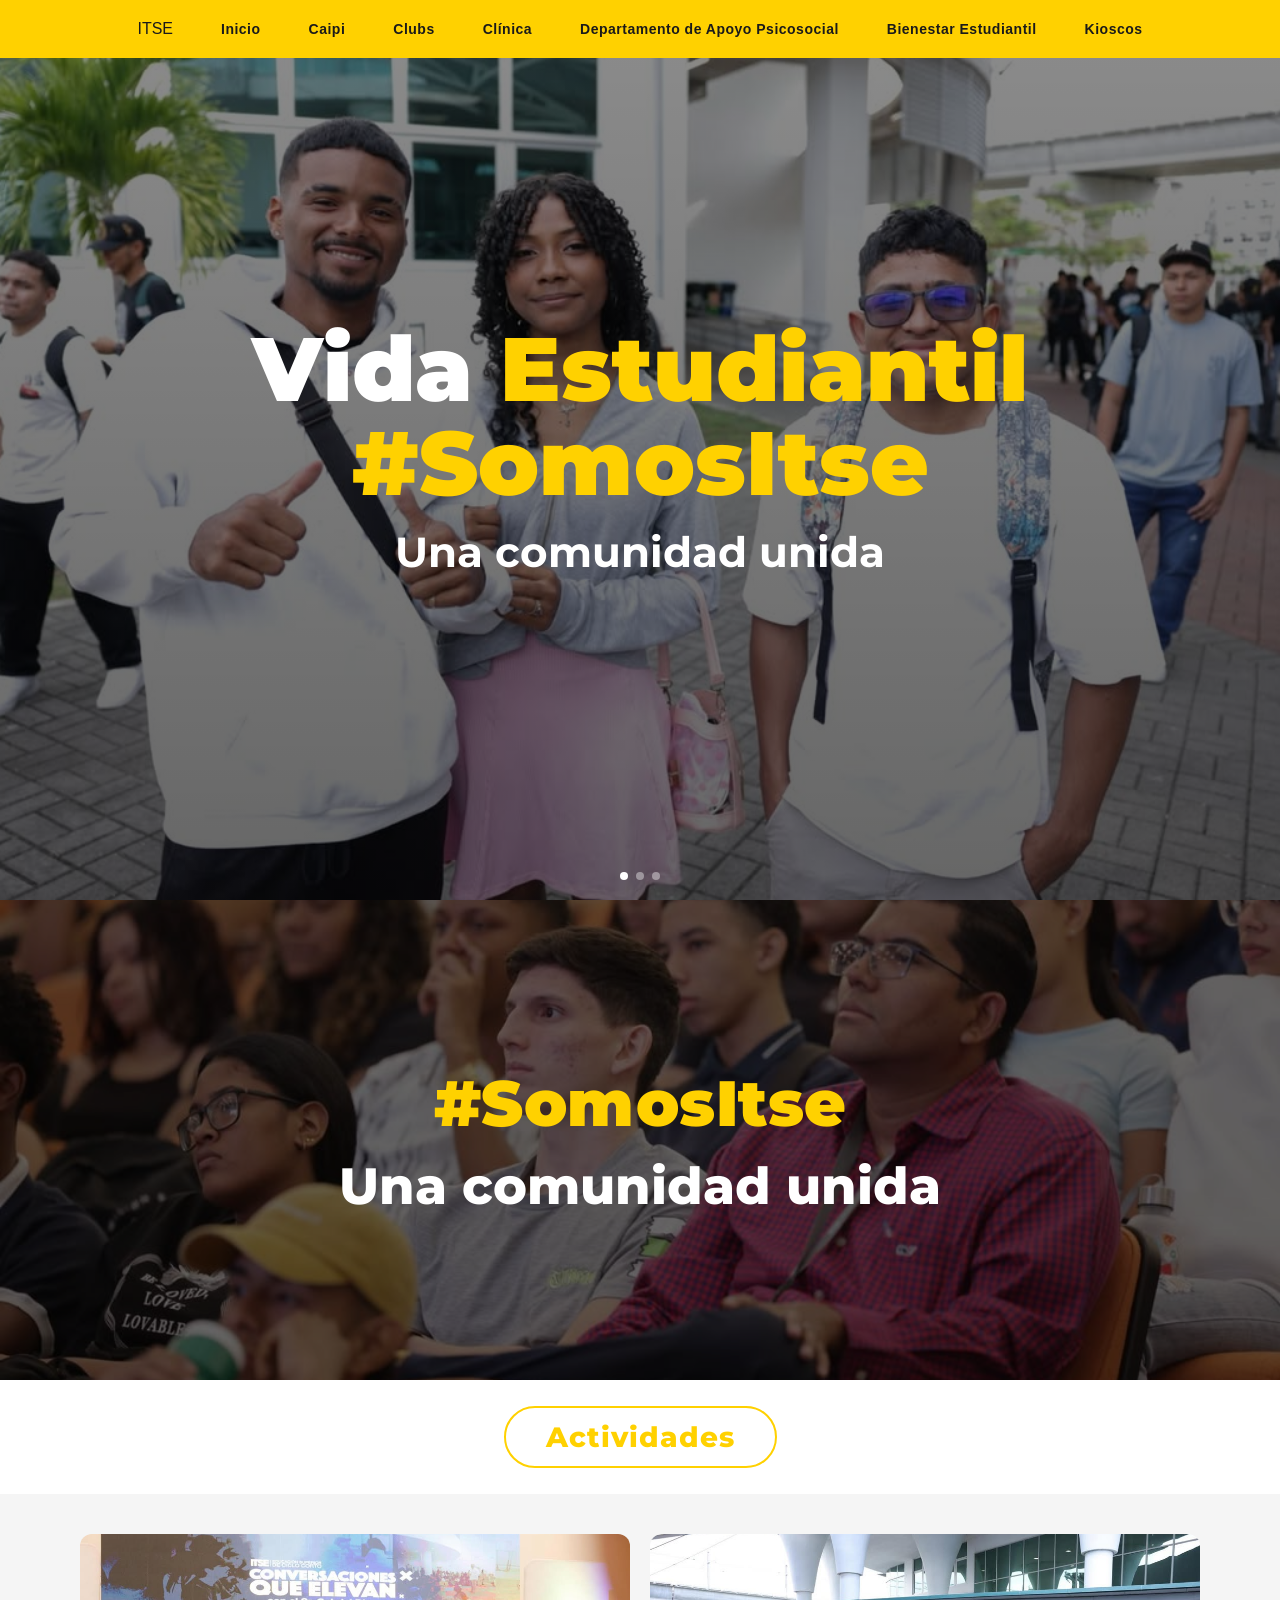
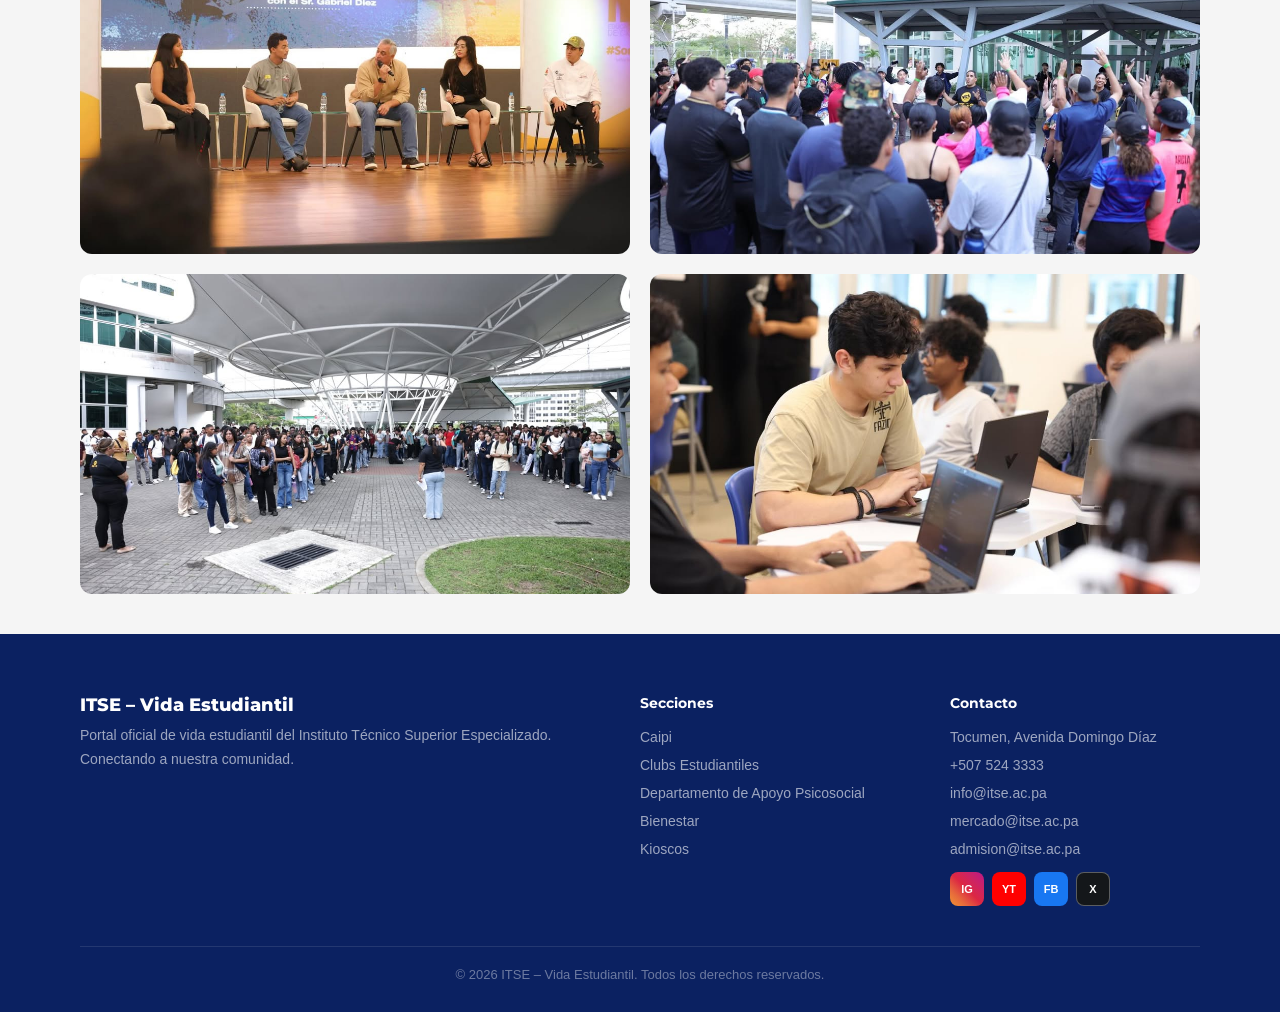
==== commit 1ed0cdc4: "Actualización del proyecto Co-Authored-By: Claude Sonnet 4.6 <noreply@anthropic.com>" ====
--- a/index.html
+++ b/index.html
@@ -187,9 +187,9 @@
  .hero-caipi .img-placeholder img { width: 100%; height: 100%; object-fit: cover; }
 
  /* ── CAIPI CAROUSEL ── */
- .caipi-carousel { position: relative; border-radius: 16px; overflow: hidden; height: 380px; }
+ .caipi-carousel { position: relative; border-radius: 16px; overflow: hidden; height: 380px; width: 100%; min-width: 0; }
  .caipi-slides { display: flex; height: 100%; transition: transform .45s ease; }
- .caipi-slides img { width: 100%; height: 100%; object-fit: cover; flex-shrink: 0; }
+ .caipi-slides img { flex: 0 0 100%; width: 100%; height: 100%; object-fit: cover; min-width: 0; }
  .caipi-btn {
  position: absolute; top: 50%; transform: translateY(-50%);
  background: rgba(0,0,0,.45); color: #fff; border: none;
@@ -394,17 +394,17 @@
  .ve-ayuda-card p { font-size: 14px; color: var(--gray-500); line-height: 1.75; }
 
  /* Sección 3: Qué aportan */
- .ve-aportes { padding: 80px 80px; background: var(--blue-dark); }
+ .ve-aportes { padding: 80px 80px; background: var(--primary-blue); }
  .ve-aportes-inner { max-width: 1200px; margin: 0 auto; }
  .ve-aportes-header { text-align: center; margin-bottom: 56px; }
- .ve-aportes-header h2 { font-size: 36px; font-weight: 900; font-family: var(--font-title); color: var(--white); margin-bottom: 14px; }
- .ve-aportes-header p { font-size: 16px; color: rgba(255,255,255,.6); line-height: 1.7; }
+ .ve-aportes-header h2 { font-size: 36px; font-weight: 900; font-family: var(--font-title); color: var(--blue-dark); margin-bottom: 14px; }
+ .ve-aportes-header p { font-size: 16px; color: rgba(0,0,0,.6); line-height: 1.7; }
  .ve-aportes-grid { display: flex; flex-direction: column; gap: 2px; }
- .ve-aporte-item { display: flex; align-items: flex-start; gap: 32px; padding: 36px 40px; border-radius: 16px; background: rgba(255,255,255,.05); border: 1px solid rgba(255,255,255,.08); transition: background .2s; }
- .ve-aporte-item:hover { background: rgba(255,255,255,.09); }
- .ve-aporte-num { font-size: 52px; font-weight: 900; font-family: var(--font-title); color: var(--primary-blue); line-height: 1; flex-shrink: 0; min-width: 72px; }
- .ve-aporte-body h3 { font-size: 20px; font-weight: 800; font-family: var(--font-title); color: var(--white); margin-bottom: 10px; }
- .ve-aporte-body p { font-size: 15px; color: rgba(255,255,255,.65); line-height: 1.8; }
+ .ve-aporte-item { display: flex; align-items: flex-start; gap: 32px; padding: 36px 40px; border-radius: 16px; background: rgba(0,0,0,.04); border: 1px solid rgba(0,0,0,.08); transition: background .2s; }
+ .ve-aporte-item:hover { background: rgba(0,0,0,.08); }
+ .ve-aporte-num { font-size: 52px; font-weight: 900; font-family: var(--font-title); color: var(--blue-dark); line-height: 1; flex-shrink: 0; min-width: 72px; }
+ .ve-aporte-body h3 { font-size: 20px; font-weight: 800; font-family: var(--font-title); color: var(--blue-dark); margin-bottom: 10px; }
+ .ve-aporte-body p { font-size: 15px; color: rgba(0,0,0,.65); line-height: 1.8; }
 
  /* ── BIENESTAR PAGE ── */
  .bienestar-hero {
@@ -798,7 +798,944 @@
  </div>
  </section>
  
- <!-- ══ SECCIÓN 1: QUÉ ES VIDA ESTUDIANTIL ══ -->
+ <!-- ══ BANNER #SomosITSE ══ -->
+ <div class="banner-black">
+  <div class="banner-black-content">
+   <h2>#SomosItse</h2>
+   <p>Una comunidad unida</p>
+  </div>
+ </div>
+
+ <!-- ══ GALERÍA ══ -->
+ <div class="actividades-label">
+  <span>Actividades</span>
+ </div>
+ <div class="photo-grid">
+  <img src="img/SaveClip.App_660295991_18343115854212897_5279633631813186699_n.jpg" alt="Actividad estudiantil 1"/>
+  <img src="img/SaveClip.App_657350010_18343254409212897_5372588526522119236_n.jpg" alt="Actividad estudiantil 2"/>
+  <img src="img/SaveClip.App_695906729_18348540802212897_8602859953080815235_n.jpg" alt="Actividad estudiantil 3"/>
+  <img src="img/SaveClip.App_670296343_18346090663212897_8103915125518709310_n.jpg" alt="Actividad estudiantil 4"/>
+ </div>
+ 
+ <!-- Footer -->
+ <footer class="footer">
+ <div class="footer-grid">
+ <div>
+ <h3>ITSE – Vida Estudiantil</h3>
+ <p>Portal oficial de vida estudiantil del Instituto Técnico Superior Especializado. Conectando a nuestra comunidad.</p>
+ </div>
+ <div>
+ <h4>Secciones</h4>
+ <ul>
+ <li><a onclick="showPage('caipi')">Caipi</a></li>
+ <li><a onclick="showPage('clubs')">Clubs Estudiantiles</a></li>
+ <li><a onclick="showPage('psicologia')">Departamento de Apoyo Psicosocial</a></li>
+ <li><a onclick="showPage('bienestar')">Bienestar</a></li>
+ <li><a onclick="showPage('kioscos')">Kioscos</a></li>
+ </ul>
+ </div>
+ <div>
+ <h4>Contacto</h4>
+ <ul>
+ <li><a> Tocumen, Avenida Domingo Díaz</a></li>
+ <li><a href="tel:+5075243333"> +507 524 3333</a></li>
+ <li><a href="mailto:info@itse.ac.pa">info@itse.ac.pa</a></li>
+ <li><a href="mailto:mercado@itse.ac.pa">mercado@itse.ac.pa</a></li>
+ <li><a href="mailto:admision@itse.ac.pa">admision@itse.ac.pa</a></li>
+ </ul>
+ <div class="btn-group btn-group-social">
+ <a href="https://www.instagram.com/itsepma/" target="_blank" class="social-btn social-ig">IG</a>
+ <a href="https://www.youtube.com/channel/UCL2YWBxXCD_qYMBNnyeJhCQ/featured?view_as=subscriber" target="_blank" class="social-btn social-yt">YT</a>
+ <a href="https://www.facebook.com/itsepanama/" target="_blank" class="social-btn social-fb">FB</a>
+ <a href="https://x.com/itsepma" target="_blank" class="social-btn social-x">X</a>
+ </div>
+ </div>
+ </div>
+ <div class="footer-bottom">© 2026 ITSE – Vida Estudiantil. Todos los derechos reservados.</div>
+ </footer>
+</div>
+ 
+<!-- ══════════════════════════════════
+ PAGE: CAIPI
+══════════════════════════════════ -->
+<div id="page-caipi" class="page">
+ <nav class="std-nav">
+ <div class="logo">ITSE<span>Vida Estudiantil</span></div>
+ <button class="nav-toggle" onclick="toggleNav(this)" aria-label="Menú"><span></span><span></span><span></span></button>
+ <div class="nav-links">
+  <a onclick="showPage('inicio');closeNav(this)">Inicio</a>
+  <a onclick="showPage('caipi');closeNav(this)" class="active-link">Caipi</a>
+  <a onclick="showPage('clubs');closeNav(this)">Clubs</a>
+  <a onclick="showPage('psicologia');closeNav(this)">Departamento de Apoyo Psicosocial</a>
+  <a onclick="showPage('bienestar');closeNav(this)">Bienestar</a>
+  <a onclick="showPage('kioscos');closeNav(this)">Kioscos</a>
+ </div>
+ </nav>
+ 
+ <!-- Hero -->
+ <div class="hero-caipi">
+ <div>
+ <div class="badge"> Para hijos de estudiantes</div>
+ <h1>Cuidado y Amor para tus Pequeños</h1>
+ <p>Centro de atención infantil especializado en niños de 1 a 4 años. Mientras estudias, nosotros cuidamos de tus hijos con dedicación y profesionalismo.</p>
+ <div class="info-chips">
+ <div class="chip"> 7am – 5pm</div>
+ <div class="chip"> Desde $15/mes</div>
+ </div>
+ </div>
+ <div class="caipi-carousel">
+ <div class="caipi-slides">
+ <img src="img/WhatsApp Image 2026-05-19 at 8.20.38 PM.jpeg" alt="Caipi 1"/>
+ <img src="img/WhatsApp Image 2026-05-19 at 8.20.38 PM(1).jpeg" alt="Caipi 2"/>
+ <img src="img/WhatsApp Image 2026-05-19 at 8.20.38 PM(2).jpeg" alt="Caipi 3"/>
+ </div>
+ <button class="caipi-btn caipi-prev" onclick="caipiGo(caipiSlide-1)">&#8249;</button>
+ <button class="caipi-btn caipi-next" onclick="caipiGo(caipiSlide+1)">&#8250;</button>
+ <div class="caipi-dots">
+ <span class="active" onclick="caipiGo(0)"></span>
+ <span onclick="caipiGo(1)"></span>
+ <span onclick="caipiGo(2)"></span>
+ </div>
+ </div>
+ </div>
+ 
+ <!-- Nuestros Servicios -->
+ <section class="section">
+ <h2 class="section-title">Nuestros Servicios</h2>
+ <p class="section-sub">Atención integral para el desarrollo de tu hijo</p>
+ <div class="services-grid">
+ <div class="service-card">
+ <div class="service-icon"></div>
+ <h3>Estimulación Temprana</h3>
+ <p>Programas especializados de estimulación cognitiva, motora y sensorial adaptados a cada etapa del desarrollo.</p>
+ </div>
+ <div class="service-card">
+ <div class="service-icon"></div>
+ <h3>Cuidado y Atención</h3>
+ <p>Personal calificado brinda atención personalizada y cariñosa a cada niño durante toda su estadía.</p>
+ </div>
+ <div class="service-card">
+ <div class="service-icon"></div>
+ <h3>Sala de Lactancia</h3>
+ <p>Espacio especialmente diseñado para la lactancia materna, privado y confortable para las mamás.</p>
+ </div>
+ <div class="service-card">
+ <div class="service-icon"></div>
+ <h3>Nutrición Infantil</h3>
+ <p>Alimentación balanceada y saludable preparada por nuestros especialistas en nutrición infantil.</p>
+ </div>
+ <div class="service-card">
+ <div class="service-icon"></div>
+ <h3>Actividades Creativas</h3>
+ <p>Arte, música y juego creativo para estimular la imaginación y el desarrollo emocional.</p>
+ </div>
+ <div class="service-card">
+ <div class="service-icon"></div>
+ <h3>Desarrollo de Habilidades Sociales</h3>
+ <p>Actividades grupales que fomentan la convivencia, el respeto y las habilidades sociales desde temprana edad.</p>
+ </div>
+ </div>
+ </section>
+ 
+ <!-- CTA Verde -->
+ <div class="cta-banner">
+ <h2>¿Listo para inscribir a tu hijo?</h2>
+ <p>Únete a nuestra comunidad de padres estudiantes que confían en nosotros para el cuidado de sus pequeños.</p>
+ <button class="btn btn-white-outline" onclick="openModal('modal-caipi')">Contáctanos Ahora</button>
+ </div>
+ 
+ <!-- Info Cards -->
+ <div class="info-cards">
+ <div class="info-card">
+ <div class="icon"></div>
+ <h3>Edades: 1 a 4 años</h3>
+ <p>Atención especializada en maternal y primera infancia</p>
+ </div>
+ <div class="info-card">
+ <div class="icon"></div>
+ <h3>Personal Calificado</h3>
+ <p>Equipo profesional con experiencia en cuidado infantil</p>
+ </div>
+ <div class="info-card">
+ <div class="icon"></div>
+ <h3>Instalaciones Seguras</h3>
+ <p>Ambiente acogedor y adaptado para los más pequeños</p>
+ </div>
+ </div>
+ 
+ <footer class="footer">
+ <div class="footer-grid">
+ <div><h3>ITSE – Caipi</h3><p>Centro de atención infantil del ITSE para hijos de estudiantes.</p></div>
+ <div><h4>Navegación</h4><ul>
+ <li><a onclick="showPage('inicio')">Inicio</a></li>
+ <li><a onclick="showPage('clubs')">Clubs</a></li>
+ <li><a onclick="showPage('psicologia')">Departamento de Apoyo Psicosocial</a></li>
+ </ul></div>
+ <div><h4>Contacto</h4><ul>
+ <li><a> Tocumen, Avenida Domingo Díaz</a></li>
+ <li><a href="tel:+5075243333"> +507 524 3333</a></li>
+ <li><a href="mailto:info@itse.ac.pa">info@itse.ac.pa</a></li>
+ <li><a href="mailto:mercado@itse.ac.pa">mercado@itse.ac.pa</a></li>
+ <li><a href="mailto:admision@itse.ac.pa">admision@itse.ac.pa</a></li>
+ </ul>
+ <div class="btn-group btn-group-social">
+ <a href="https://www.instagram.com/itsepma/" target="_blank" class="social-btn social-ig">IG</a>
+ <a href="https://www.youtube.com/channel/UCL2YWBxXCD_qYMBNnyeJhCQ/featured?view_as=subscriber" target="_blank" class="social-btn social-yt">YT</a>
+ <a href="https://www.facebook.com/itsepanama/" target="_blank" class="social-btn social-fb">FB</a>
+ <a href="https://x.com/itsepma" target="_blank" class="social-btn social-x">X</a>
+ </div></div>
+ </div>
+ <div class="footer-bottom">© 2026 ITSE. Todos los derechos reservados.</div>
+ </footer>
+</div>
+ 
+<!-- ══════════════════════════════════
+ PAGE: PSICOLOGÍA
+══════════════════════════════════ -->
+<div id="page-psicologia" class="page">
+ <nav class="std-nav">
+ <div class="logo" style="color:var(--primary-blue)">ITSE<span style="color:var(--gray-500)">Bienestar Estudiantil</span></div>
+ <button class="nav-toggle" onclick="toggleNav(this)" aria-label="Menú"><span></span><span></span><span></span></button>
+ <div class="nav-links">
+  <a onclick="showPage('inicio');closeNav(this)">Inicio</a>
+  <a onclick="showPage('caipi');closeNav(this)">Caipi</a>
+  <a onclick="showPage('clinica');closeNav(this)">Clínica</a>
+  <a onclick="showPage('clubs');closeNav(this)">Clubs</a>
+  <a onclick="showPage('psicologia');closeNav(this)" style="background:#eff6ff;color:var(--primary-blue);border-radius:50px;padding:8px 16px;font-weight:600">Departamento de Apoyo Psicosocial</a>
+  <a onclick="showPage('bienestar');closeNav(this)">Bienestar Estudiantil</a>
+  <button class="btn btn-primary" onclick="openModal('modal-psico')">Recursos de emergencia</button>
+ </div>
+ </nav>
+ 
+ <!-- Hero -->
+ <div class="hero-psico">
+ <span class="badge-blue"> Apoyo Integral Estudiantil</span>
+ <h1>Departamento de Apoyo<br>Psicosocial</h1>
+ <p>Acompañamiento integral para el desarrollo personal y profesional de los estudiantes del ITSE.</p>
+ </div>
+
+ <!-- Áreas del Departamento -->
+ <section class="section-sm">
+ <h2 class="section-title" style="color:var(--primary-blue)">Nuestras Áreas de Apoyo</h2>
+ <p class="section-sub">Tres ejes fundamentales para el bienestar estudiantil integral</p>
+
+ <!-- Área 1: Trabajo Social -->
+ <div style="border:1px solid var(--gray-200);border-radius:16px;padding:32px;margin-bottom:24px">
+ <div style="display:flex;align-items:center;gap:14px;margin-bottom:20px">
+ <div style="width:52px;height:52px;border-radius:50%;background:var(--primary-blue);display:flex;align-items:center;justify-content:center;font-size:24px;flex-shrink:0"></div>
+ <h3 style="font-size:22px;font-weight:800;font-family:var(--font-title);color:var(--black)">1. Trabajo Social</h3>
+ </div>
+ <p style="font-size:15px;color:var(--gray-700);margin-bottom:20px;line-height:1.7">Se encarga de identificar y apoyar a los estudiantes que se encuentran en situaciones de vulnerabilidad. Sus funciones incluyen:</p>
+ <div class="r-grid-3" style="display:grid;grid-template-columns:repeat(3,1fr);gap:16px;margin-bottom:20px">
+ <div style="background:var(--gray-50);border-radius:12px;padding:20px">
+ <div style="font-size:22px;margin-bottom:10px"></div>
+ <h4 style="font-size:15px;font-weight:700;margin-bottom:6px;font-family:var(--font-title)">Apoyo económico</h4>
+ <p style="font-size:13px;color:var(--gray-500);line-height:1.6">Asistencia para estudiantes que presentan dificultades para pagar sus estudios.</p>
+ </div>
+ <div style="background:var(--gray-50);border-radius:12px;padding:20px">
+ <div style="font-size:22px;margin-bottom:10px"></div>
+ <h4 style="font-size:15px;font-weight:700;margin-bottom:6px;font-family:var(--font-title)">Apoyo alimentario</h4>
+ <p style="font-size:13px;color:var(--gray-500);line-height:1.6">Ayuda para aquellos que no pueden costear su alimentación.</p>
+ </div>
+ <div style="background:var(--gray-50);border-radius:12px;padding:20px">
+ <div style="font-size:22px;margin-bottom:10px"></div>
+ <h4 style="font-size:15px;font-weight:700;margin-bottom:6px;font-family:var(--font-title)">Reconocimiento al desempeño</h4>
+ <p style="font-size:13px;color:var(--gray-500);line-height:1.6">Apoyo a estudiantes con buen índice académico o que destacan en cultura, arte y deporte.</p>
+ </div>
+ </div>
+ <div style="background:#fef9ec;border-left:4px solid var(--yellow);border-radius:0 8px 8px 0;padding:14px 18px">
+ <p style="font-size:14px;color:var(--gray-700)"><strong>Nota:</strong> El acceso a estos beneficios requiere pasar por una entrevista previa.</p>
+ </div>
+ </div>
+
+ <!-- Área 2: Psicología Clínica -->
+ <div style="border:1px solid var(--gray-200);border-radius:16px;padding:32px;margin-bottom:24px">
+ <div style="display:flex;align-items:center;gap:14px;margin-bottom:20px">
+ <div style="width:52px;height:52px;border-radius:50%;background:#eff6ff;display:flex;align-items:center;justify-content:center;font-size:24px;flex-shrink:0"></div>
+ <h3 style="font-size:22px;font-weight:800;font-family:var(--font-title);color:var(--black)">2. Psicología Clínica</h3>
+ </div>
+ <p style="font-size:15px;color:var(--gray-700);margin-bottom:20px;line-height:1.7">Se enfoca en la salud mental y el bienestar emocional de la comunidad estudiantil a través de:</p>
+ <div class="r-grid-2" style="display:grid;grid-template-columns:1fr 1fr;gap:16px">
+ <div style="display:flex;align-items:flex-start;gap:14px;background:var(--gray-50);border-radius:12px;padding:20px">
+ <div style="width:40px;height:40px;border-radius:50%;background:#eff6ff;display:flex;align-items:center;justify-content:center;font-size:18px;flex-shrink:0"></div>
+ <div>
+ <h4 style="font-size:15px;font-weight:700;margin-bottom:6px;font-family:var(--font-title);color:var(--primary-blue)">Atención y control de emociones</h4>
+ <p style="font-size:13px;color:var(--gray-500);line-height:1.6">Orientación y acompañamiento para el manejo emocional del estudiante.</p>
+ </div>
+ </div>
+ <div style="display:flex;align-items:flex-start;gap:14px;background:var(--gray-50);border-radius:12px;padding:20px">
+ <div style="width:40px;height:40px;border-radius:50%;background:#eff6ff;display:flex;align-items:center;justify-content:center;font-size:18px;flex-shrink:0"></div>
+ <div>
+ <h4 style="font-size:15px;font-weight:700;margin-bottom:6px;font-family:var(--font-title);color:var(--primary-blue)">Aplicación de pruebas psicológicas</h4>
+ <p style="font-size:13px;color:var(--gray-500);line-height:1.6">Evaluaciones para comprender mejor el perfil de cada estudiante.</p>
+ </div>
+ </div>
+ </div>
+ </div>
+
+ <!-- Área 3: Atención a la Diversidad -->
+ <div style="border:1px solid var(--gray-200);border-radius:16px;padding:32px;margin-bottom:40px">
+ <div style="display:flex;align-items:center;gap:14px;margin-bottom:20px">
+ <div style="width:52px;height:52px;border-radius:50%;background:#f0fdf4;display:flex;align-items:center;justify-content:center;font-size:24px;flex-shrink:0"></div>
+ <h3 style="font-size:22px;font-weight:800;font-family:var(--font-title);color:var(--black)">3. Atención a la Diversidad</h3>
+ </div>
+ <p style="font-size:15px;color:var(--gray-700);margin-bottom:20px;line-height:1.7">Este eje está dedicado a abordar y gestionar temas fundamentales como:</p>
+ <div style="display:flex;gap:16px;flex-wrap:wrap">
+ <div style="display:flex;align-items:center;gap:10px;background:#f0fdf4;border-radius:50px;padding:12px 22px">
+ <span style="font-size:20px"></span>
+ <span style="font-weight:600;font-size:15px">Discapacidad</span>
+ </div>
+ <div style="display:flex;align-items:center;gap:10px;background:#f0fdf4;border-radius:50px;padding:12px 22px">
+ <span style="font-size:20px"></span>
+ <span style="font-weight:600;font-size:15px">Cultura</span>
+ </div>
+ <div style="display:flex;align-items:center;gap:10px;background:#f0fdf4;border-radius:50px;padding:12px 22px">
+ <span style="font-size:20px"></span>
+ <span style="font-weight:600;font-size:15px">Género</span>
+ </div>
+ </div>
+ </div>
+
+ <!-- Objetivo Principal -->
+ <div style="background:var(--blue-dark);border-radius:16px;padding:40px;color:var(--white)">
+ <div style="display:flex;align-items:center;gap:12px;margin-bottom:16px">
+ <div style="width:48px;height:48px;border-radius:50%;background:var(--yellow);display:flex;align-items:center;justify-content:center;font-size:22px;flex-shrink:0"></div>
+ <h3 style="font-size:22px;font-weight:800;font-family:var(--font-title);color:var(--yellow)">Objetivo Principal</h3>
+ </div>
+ <p style="font-size:15px;color:rgba(255,255,255,.85);line-height:1.8">El propósito central de este departamento en el ITSE es brindar un <strong style="color:var(--white)">acompañamiento integral</strong>. No solo buscan formar a un buen profesional, sino también potenciar sus habilidades blandas y competencias para que se desarrollen como seres humanos equilibrados en todas las esferas de su vida. Asimismo, trabajan en la <strong style="color:var(--white)">permanencia estudiantil</strong>, interviniendo y apoyando a los alumnos para evitar que abandonen sus estudios debido a situaciones adversas.</p>
+ </div>
+ </section>
+ 
+ <footer class="footer">
+ <div class="footer-grid">
+ <div><h3>ITSE – Departamento de Apoyo Psicosocial</h3><p>Servicios de salud mental para estudiantes del Instituto Técnico Superior Especializado.</p></div>
+ <div><h4>Navegación</h4><ul>
+ <li><a onclick="showPage('inicio')">Inicio</a></li>
+ <li><a onclick="showPage('caipi')">Caipi</a></li>
+ <li><a onclick="showPage('bienestar')">Bienestar</a></li>
+ </ul></div>
+ <div><h4>Contacto</h4><ul>
+ <li><a> Tocumen, Avenida Domingo Díaz</a></li>
+ <li><a href="tel:+5075243333"> +507 524 3333</a></li>
+ <li><a href="mailto:info@itse.ac.pa">info@itse.ac.pa</a></li>
+ <li><a href="mailto:mercado@itse.ac.pa">mercado@itse.ac.pa</a></li>
+ <li><a href="mailto:admision@itse.ac.pa">admision@itse.ac.pa</a></li>
+ </ul>
+ <div class="btn-group btn-group-social">
+ <a href="https://www.instagram.com/itsepma/" target="_blank" class="social-btn social-ig">IG</a>
+ <a href="https://www.youtube.com/channel/UCL2YWBxXCD_qYMBNnyeJhCQ/featured?view_as=subscriber" target="_blank" class="social-btn social-yt">YT</a>
+ <a href="https://www.facebook.com/itsepanama/" target="_blank" class="social-btn social-fb">FB</a>
+ <a href="https://x.com/itsepma" target="_blank" class="social-btn social-x">X</a>
+ </div></div>
+ </div>
+ <div class="footer-bottom">© 2026 ITSE. Todos los derechos reservados.</div>
+ </footer>
+</div>
+ 
+<!-- ══════════════════════════════════
+ PAGE: KIOSCOS (EmprendeSpace)
+══════════════════════════════════ -->
+<div id="page-kioscos" class="page">
+ <nav class="std-nav">
+ <div class="logo">ITSE + EmprendeSpace<span>Emprendimiento estudiantil</span></div>
+ <button class="nav-toggle" onclick="toggleNav(this)" aria-label="Menú"><span></span><span></span><span></span></button>
+ <div class="nav-links">
+  <a onclick="showPage('inicio');closeNav(this)">Inicio</a>
+  <a>¿Qué es?</a>
+  <a onclick="showPage('kioscos');closeNav(this)" class="active-link">Kioscos</a>
+  <a>Beneficios</a>
+  <a onclick="openModal('modal-kioscos');closeNav(this)">Postúlate</a>
+  <a>Aliados</a>
+  <a>Contacto</a>
+  <button class="btn btn-outline">Acceso Administradores</button>
+  <button class="btn btn-primary" onclick="openModal('modal-kioscos')">Quiero emprender →</button>
+ </div>
+ </nav>
+ 
+ <!-- Hero -->
+ <div class="hero-kiosko">
+ <div class="hero-kiosko-content">
+ <h1>Convierte tu idea en un kiosco real<br>dentro del ITSE</h1>
+ <p>Plataforma de emprendimiento para estudiantes</p>
+ <button class="btn-kiosko" onclick="openModal('modal-kioscos')">Postúlate Ahora</button>
+ </div>
+ </div>
+ 
+ <!-- Stats -->
+ <div class="kiosko-stats">
+ <div class="kiosko-stat">
+ <div class="kiosko-stat-num blue">12</div>
+ <div class="kiosko-stat-label">Kioscos Activos</div>
+ </div>
+ <div class="kiosko-divider"></div>
+ <div class="kiosko-stat">
+ <div class="kiosko-stat-num orange">45</div>
+ <div class="kiosko-stat-label" style="color:var(--yellow)">Estudiantes Emprendedores</div>
+ </div>
+ <div class="kiosko-divider"></div>
+ <div class="kiosko-stat">
+ <div class="kiosko-stat-num orange">8</div>
+ <div class="kiosko-stat-label" style="color:var(--yellow)">Alianzas</div>
+ </div>
+ </div>
+ 
+ <!-- Kioscos Grid -->
+ <section class="section">
+ <h2 class="section-title">Nuestros Kioscos</h2>
+ <p class="section-sub">Emprendimientos estudiantiles activos en el campus</p>
+ <div class="kioscos-grid">
+ <div class="kiosko-card">
+ <img class="kiosko-card-img" src="https://images.unsplash.com/photo-1565299507177-b0ac66763828?w=600&q=80" alt="Sabores del Campus"/>
+ <div class="kiosko-card-body">
+ <span class="kiosko-tag tag-comida">Comida</span>
+ <h3>Sabores del Campus</h3>
+ <div class="kiosko-meta"> Edificio Principal</div>
+ <div class="kiosko-meta"> 11am – 3pm</div>
+ <div class="kiosko-products">
+ <h4>Productos:</h4>
+ <ul>
+ <li>Almuerzos</li>
+ <li>Snacks saludables</li>
+ <li>Jugos naturales</li>
+ </ul>
+ </div>
+ <div class="kiosko-responsable">Responsable: Carlos Pérez</div>
+ </div>
+ </div>
+ <div class="kiosko-card">
+ <img class="kiosko-card-img" src="https://images.unsplash.com/photo-1583394838336-acd977736f90?w=600&q=80" alt="Papelería Estudiantil"/>
+ <div class="kiosko-card-body">
+ <span class="kiosko-tag tag-papeleria">Papelería</span>
+ <h3>Papelería Estudiantil</h3>
+ <div class="kiosko-meta"> Biblioteca</div>
+ <div class="kiosko-meta"> 8am – 6pm</div>
+ <div class="kiosko-products">
+ <h4>Productos:</h4>
+ <ul>
+ <li>Útiles escolares</li>
+ <li>Impresiones</li>
+ <li>Material de oficina</li>
+ </ul>
+ </div>
+ <div class="kiosko-responsable">Responsable: Laura Sánchez</div>
+ </div>
+ </div>
+ <div class="kiosko-card">
+ <img class="kiosko-card-img" src="https://images.unsplash.com/photo-1553361371-9b22f78e8b1d?w=600&q=80" alt="Smoothie Station"/>
+ <div class="kiosko-card-body">
+ <span class="kiosko-tag tag-bebidas">Bebidas</span>
+ <h3>Smoothie Station</h3>
+ <div class="kiosko-meta"> Edificio B</div>
+ <div class="kiosko-meta"> 9am – 4pm</div>
+ <div class="kiosko-products">
+ <h4>Productos:</h4>
+ <ul>
+ <li>Smoothies</li>
+ <li>Batidos proteicos</li>
+ <li>Snacks fitness</li>
+ </ul>
+ </div>
+ <div class="kiosko-responsable">Responsable: Roberto Torres</div>
+ </div>
+ </div>
+ </div>
+ </section>
+ 
+ <!-- Habilidades -->
+ <section class="section" style="background:var(--gray-light)">
+ <h2 class="section-title">Habilidades que desarrollas</h2>
+ <p class="section-sub">Competencias profesionales valoradas en el mercado laboral</p>
+ <div class="r-grid-5" style="display:grid;grid-template-columns:repeat(5,1fr);gap:20px;text-align:center">
+ <div><div style="font-size:40px;margin-bottom:10px"></div><h4 style="color:var(--primary-blue)">Logística</h4><p style="font-size:13px;color:var(--gray-500)">Gestión de inventario y proveedores</p></div>
+ <div><div style="font-size:40px;margin-bottom:10px"></div><h4>Contabilidad</h4><p style="font-size:13px;color:var(--gray-500)">Finanzas y control de costos</p></div>
+ <div><div style="font-size:40px;margin-bottom:10px"></div><h4 style="color:var(--yellow)">Atención al cliente</h4><p style="font-size:13px;color:var(--gray-500)">Servicio y experiencia del usuario</p></div>
+ <div><div style="font-size:40px;margin-bottom:10px"></div><h4 style="color:var(--yellow)">Marketing</h4><p style="font-size:13px;color:var(--gray-500)">Estrategias de promoción y ventas</p></div>
+ <div><div style="font-size:40px;margin-bottom:10px"></div><h4 style="color:var(--yellow)">Ventas</h4><p style="font-size:13px;color:var(--gray-500)">Negociación y cierre de negocios</p></div>
+ </div>
+ </section>
+ 
+ <!-- CTA -->
+ <section class="r-pad-section" style="text-align:center;padding:60px 80px;background:var(--blue-dark);color:var(--white)">
+ <h2 style="font-size:36px;font-weight:900;margin-bottom:12px;font-family:var(--font-title)">¿Listo para emprender?</h2>
+ <p style="font-size:17px;color:rgba(255,255,255,.7);margin-bottom:28px">Únete a nuestra comunidad de emprendedores y transforma tu idea en realidad</p>
+ <button class="btn-kiosko" onclick="openModal('modal-kioscos')">Postúlate Ahora</button>
+ </section>
+ 
+ <!-- Footer -->
+ <footer class="footer">
+ <div class="footer-grid">
+ <div><h3>ITSE + EmprendeSpace</h3><p>Plataforma de emprendimiento para estudiantes del Instituto Técnico Superior Especializado.</p></div>
+ <div><h4>Enlaces Rápidos</h4><ul>
+ <li><a onclick="showPage('inicio')">Inicio</a></li>
+ <li><a onclick="showPage('kioscos')">Kioscos</a></li>
+ <li><a onclick="openModal('modal-kioscos')">Postúlate</a></li>
+ </ul></div>
+ <div><h4>Contacto</h4><ul>
+ <li><a> Tocumen, Avenida Domingo Díaz</a></li>
+ <li><a href="tel:+5075243333"> +507 524 3333</a></li>
+ <li><a href="mailto:info@itse.ac.pa">info@itse.ac.pa</a></li>
+ <li><a href="mailto:mercado@itse.ac.pa">mercado@itse.ac.pa</a></li>
+ <li><a href="mailto:admision@itse.ac.pa">admision@itse.ac.pa</a></li>
+ </ul>
+ <div class="btn-group btn-group-social">
+ <a href="https://www.instagram.com/itsepma/" target="_blank" class="social-btn social-ig">IG</a>
+ <a href="https://www.youtube.com/channel/UCL2YWBxXCD_qYMBNnyeJhCQ/featured?view_as=subscriber" target="_blank" class="social-btn social-yt">YT</a>
+ <a href="https://www.facebook.com/itsepanama/" target="_blank" class="social-btn social-fb">FB</a>
+ <a href="https://x.com/itsepma" target="_blank" class="social-btn social-x">X</a>
+ </div></div>
+ </div>
+ <div class="footer-bottom">© 2026 ITSE + EmprendeSpace. Todos los derechos reservados. En colaboración con CIIECYT</div>
+ </footer>
+</div>
+ 
+<!-- ══════════════════════════════════
+ PAGE: CLUBS
+══════════════════════════════════ -->
+<div id="page-clubs" class="page">
+ <nav class="std-nav">
+ <div class="logo">ITSE<span>Clubs Estudiantiles</span></div>
+ <button class="nav-toggle" onclick="toggleNav(this)" aria-label="Menú"><span></span><span></span><span></span></button>
+ <div class="nav-links">
+  <a onclick="showPage('inicio');closeNav(this)">Inicio</a>
+  <a onclick="showPage('caipi');closeNav(this)">Caipi</a>
+  <a onclick="showPage('clubs');closeNav(this)" class="active-link">Clubs</a>
+  <a onclick="showPage('psicologia');closeNav(this)">Departamento de Apoyo Psicosocial</a>
+  <a onclick="showPage('bienestar');closeNav(this)">Bienestar</a>
+  <a onclick="showPage('kioscos');closeNav(this)">Kioscos</a>
+ </div>
+ </nav>
+ 
+ <div class="clubs-hero">
+ <h1 style="font-size:44px;font-weight:900;margin-bottom:12px;font-family:var(--font-title)">Clubs Estudiantiles</h1>
+ <p style="font-size:17px;color:var(--gray-500)">Encuentra tu comunidad, desarrolla tus pasiones y crece con otros estudiantes</p>
+ </div>
+
+ <!-- ── CLUBES DEPORTIVOS ── -->
+ <div class="club-section-title" style="color:var(--blue-dark);margin-top:16px">🏅 Clubes Deportivos</div>
+ <div class="clubs-grid">
+  <div class="club-card">
+   <img class="club-card-img" src="https://images.unsplash.com/photo-1431324155629-1a6deb1dec8d?w=600&q=80" alt="Fútbol"/>
+   <div class="club-card-body">
+    <h3>Club de Fútbol</h3>
+    <p>Masculino y femenino. Entrenamientos, ligas internas y torneos intercolegiados.</p>
+    <div class="club-meta"><span>⏰ Lun. y Mié. 4:00 PM</span><span>👥 50+ estudiantes</span></div>
+    <a class="btn-ver-club">Ver club</a>
+    <button class="btn-unirse" onclick="openModal('modal-club')">Únete al Club</button>
+   </div>
+  </div>
+  <div class="club-card">
+   <img class="club-card-img" src="https://images.unsplash.com/photo-1546519638-68e109498ffc?w=600&q=80" alt="Baloncesto"/>
+   <div class="club-card-body">
+    <h3>Club de Baloncesto</h3>
+    <p>Práctica, técnica y competición estudiantil en cancha abierta y cubierta.</p>
+    <div class="club-meta"><span>⏰ Mar. y Jue. 4:30 PM</span><span>👥 40+ estudiantes</span></div>
+    <a class="btn-ver-club">Ver club</a>
+    <button class="btn-unirse" onclick="openModal('modal-club')">Únete al Club</button>
+   </div>
+  </div>
+  <div class="club-card">
+   <img class="club-card-img" src="https://images.unsplash.com/photo-1611251135345-18c56206b863?w=600&q=80" alt="Tenis de Mesa"/>
+   <div class="club-card-body">
+    <h3>Club de Tenis de Mesa</h3>
+    <p>Torneos, técnica y agilidad mental en cada partida. Todos los niveles.</p>
+    <div class="club-meta"><span>⏰ Viernes 3:30 PM</span><span>👥 25+ estudiantes</span></div>
+    <a class="btn-ver-club">Ver club</a>
+    <button class="btn-unirse" onclick="openModal('modal-club')">Únete al Club</button>
+   </div>
+  </div>
+  <div class="club-card">
+   <img class="club-card-img" src="https://images.unsplash.com/photo-1517836357463-d25dfeac3438?w=600&q=80" alt="Fitness"/>
+   <div class="club-card-body">
+    <h3>Club de Fitness</h3>
+    <p>Entrenamiento funcional, bienestar físico y hábitos saludables para estudiantes.</p>
+    <div class="club-meta"><span>⏰ Lun., Mié. y Vie. 5:00 PM</span><span>👥 35+ estudiantes</span></div>
+    <a class="btn-ver-club">Ver club</a>
+    <button class="btn-unirse" onclick="openModal('modal-club')">Únete al Club</button>
+   </div>
+  </div>
+  <div class="club-card">
+   <img class="club-card-img" src="https://images.unsplash.com/photo-1529699211952-734e80c4d42b?w=600&q=80" alt="Ajedrez"/>
+   <div class="club-card-body">
+    <h3>Club de Ajedrez</h3>
+    <p>Estrategia, lógica y competición en tablero. Todos los niveles bienvenidos.</p>
+    <div class="club-meta"><span>⏰ Miércoles 4:00 PM</span><span>👥 20+ estudiantes</span></div>
+    <a class="btn-ver-club">Ver club</a>
+    <button class="btn-unirse" onclick="openModal('modal-club')">Únete al Club</button>
+   </div>
+  </div>
+  <div class="club-card">
+   <img class="club-card-img" src="https://images.unsplash.com/photo-1571019613454-1cb2f99b2d8b?w=600&q=80" alt="Zumba"/>
+   <div class="club-card-body">
+    <h3>Club de Zumba</h3>
+    <p>Baile fitness con ritmos latinos. Actívate, diviértete y mejora tu salud.</p>
+    <div class="club-meta"><span>⏰ Viernes 4:00 PM</span><span>👥 30+ estudiantes</span></div>
+    <a class="btn-ver-club">Ver club</a>
+    <button class="btn-unirse" onclick="openModal('modal-club')">Únete al Club</button>
+   </div>
+  </div>
+  <div class="club-card">
+   <img class="club-card-img" src="https://images.unsplash.com/photo-1461896836934-ffe607ba8211?w=600&q=80" alt="Atletismo"/>
+   <div class="club-card-body">
+    <h3>Club de Atletismo</h3>
+    <p>Carreras, saltos y lanzamientos. Prepárate para competencias regionales.</p>
+    <div class="club-meta"><span>⏰ Mar. y Jue. 5:00 PM</span><span>👥 28+ estudiantes</span></div>
+    <a class="btn-ver-club">Ver club</a>
+    <button class="btn-unirse" onclick="openModal('modal-club')">Únete al Club</button>
+   </div>
+  </div>
+ </div>
+
+ <!-- ── CLUBES CULTURALES, TECNOLÓGICOS Y FORMATIVOS ── -->
+ <div style="background:var(--gray-light);padding:40px 0 8px">
+  <div class="club-section-title" style="color:var(--blue-dark)">🎓 Clubes Culturales, Tecnológicos y Formativos</div>
+  <div class="clubs-grid">
+   <div class="club-card">
+    <img class="club-card-img" src="https://images.unsplash.com/photo-1485827404703-89b55fcc595e?w=600&q=80" alt="Robótica"/>
+    <div class="club-card-body">
+     <h3>Club de Robótica</h3>
+     <p>Diseño, construcción y programación de robots inteligentes y autónomos.</p>
+     <div class="club-meta"><span>⏰ Viernes 4:00 PM</span><span>👥 35+ estudiantes</span></div>
+     <a class="btn-ver-club">Ver club</a>
+     <button class="btn-unirse" onclick="openModal('modal-club')">Únete al Club</button>
+    </div>
+   </div>
+   <div class="club-card">
+    <img class="club-card-img" src="https://images.unsplash.com/photo-1461749280684-dccba630e2f6?w=600&q=80" alt="Programación"/>
+    <div class="club-card-body">
+     <h3>Club de Programación</h3>
+     <p>Desarrollo de software, hackathons y proyectos digitales colaborativos.</p>
+     <div class="club-meta"><span>⏰ Miércoles 5:00 PM</span><span>👥 42+ estudiantes</span></div>
+     <a class="btn-ver-club">Ver club</a>
+     <button class="btn-unirse" onclick="openModal('modal-club')">Únete al Club</button>
+    </div>
+   </div>
+   <div class="club-card">
+    <img class="club-card-img" src="https://images.unsplash.com/photo-1558618666-fcd25c85cd64?w=600&q=80" alt="Go Kart"/>
+    <div class="club-card-body">
+     <h3>Club de Go Kart</h3>
+     <p>Mecánica aplicada, velocidad y trabajo en equipo sobre la pista de karting.</p>
+     <div class="club-meta"><span>⏰ Sábados 9:00 AM</span><span>👥 18+ estudiantes</span></div>
+     <a class="btn-ver-club">Ver club</a>
+     <button class="btn-unirse" onclick="openModal('modal-club')">Únete al Club</button>
+    </div>
+   </div>
+   <div class="club-card">
+    <img class="club-card-img" src="https://images.unsplash.com/photo-1475721027785-f74eccf877e2?w=600&q=80" alt="Debate"/>
+    <div class="club-card-body">
+     <h3>Club de Debate</h3>
+     <p>Oratoria, argumentación estructurada y pensamiento crítico en acción.</p>
+     <div class="club-meta"><span>⏰ Jueves 4:00 PM</span><span>👥 22+ estudiantes</span></div>
+     <a class="btn-ver-club">Ver club</a>
+     <button class="btn-unirse" onclick="openModal('modal-club')">Únete al Club</button>
+    </div>
+   </div>
+   <div class="club-card">
+    <img class="club-card-img" src="https://images.unsplash.com/photo-1504711434969-e33886168f5c?w=600&q=80" alt="Reporteros"/>
+    <div class="club-card-body">
+     <h3>Club de Reporteros</h3>
+     <p>Periodismo estudiantil, redacción y comunicación institucional del ITSE.</p>
+     <div class="club-meta"><span>⏰ Martes 4:30 PM</span><span>👥 16+ estudiantes</span></div>
+     <a class="btn-ver-club">Ver club</a>
+     <button class="btn-unirse" onclick="openModal('modal-club')">Únete al Club</button>
+    </div>
+   </div>
+   <div class="club-card">
+    <img class="club-card-img" src="https://images.unsplash.com/photo-1481627834876-b7833e8f5570?w=600&q=80" alt="Círculo de Lectura"/>
+    <div class="club-card-body">
+     <h3>Círculo de Lectura</h3>
+     <p>Discusiones literarias, reseñas y encuentros con autores y pensadores.</p>
+     <div class="club-meta"><span>⏰ Martes 4:00 PM</span><span>👥 18+ estudiantes</span></div>
+     <a class="btn-ver-club" onclick="showPage('circulo-lectura')">Ver club</a>
+     <button class="btn-unirse" onclick="openModal('modal-club')">Únete al Club</button>
+    </div>
+   </div>
+   <div class="club-card">
+    <img class="club-card-img" src="https://images.unsplash.com/photo-1489599849927-2ee91cede3ba?w=600&q=80" alt="Cine"/>
+    <div class="club-card-body">
+     <h3>Club de Cine</h3>
+     <p>Proyecciones, análisis cinematográfico y producción audiovisual estudiantil.</p>
+     <div class="club-meta"><span>⏰ Sábados 2:00 PM</span><span>👥 20+ estudiantes</span></div>
+     <a class="btn-ver-club" onclick="showPage('cine-club')">Ver club</a>
+     <button class="btn-unirse" onclick="openModal('modal-club')">Únete al Club</button>
+    </div>
+   </div>
+   <div class="club-card">
+    <img class="club-card-img" src="https://images.unsplash.com/photo-1507676184212-d03ab07a01bf?w=600&q=80" alt="Teatro"/>
+    <div class="club-card-body">
+     <h3>Club de Teatro</h3>
+     <p>Actuación, expresión corporal y montajes escénicos estudiantiles del ITSE.</p>
+     <div class="club-meta"><span>⏰ Miércoles 4:30 PM</span><span>👥 24+ estudiantes</span></div>
+     <a class="btn-ver-club">Ver club</a>
+     <button class="btn-unirse" onclick="openModal('modal-club')">Únete al Club</button>
+    </div>
+   </div>
+   <div class="club-card">
+    <img class="club-card-img" src="https://images.unsplash.com/photo-1493225457124-a3eb161ffa5f?w=600&q=80" alt="Música"/>
+    <div class="club-card-body">
+     <h3>Club de Música</h3>
+     <p>Instrumentos, canto, teoría musical y presentaciones en vivo en el ITSE.</p>
+     <div class="club-meta"><span>⏰ Lunes 4:00 PM</span><span>👥 30+ estudiantes</span></div>
+     <a class="btn-ver-club">Ver club</a>
+     <button class="btn-unirse" onclick="openModal('modal-club')">Únete al Club</button>
+    </div>
+   </div>
+   <div class="club-card">
+    <img class="club-card-img" src="https://images.unsplash.com/photo-1504609773096-104ff2c73ba4?w=600&q=80" alt="Folclore"/>
+    <div class="club-card-body">
+     <h3>Club de Folclore</h3>
+     <p>Danzas tradicionales, trajes típicos y patrimonio cultural panameño vivo.</p>
+     <div class="club-meta"><span>⏰ Jueves 4:30 PM</span><span>👥 26+ estudiantes</span></div>
+     <a class="btn-ver-club">Ver club</a>
+     <button class="btn-unirse" onclick="openModal('modal-club')">Únete al Club</button>
+    </div>
+   </div>
+   <div class="club-card">
+    <img class="club-card-img" src="https://images.unsplash.com/photo-1516975080664-ed2fc6a32937?w=600&q=80" alt="Protocolo"/>
+    <div class="club-card-body">
+     <h3>Club de Protocolo, Maquillaje e Imagen Personal</h3>
+     <p>Etiqueta, imagen profesional y técnicas de maquillaje y presentación.</p>
+     <div class="club-meta"><span>⏰ Viernes 3:00 PM</span><span>👥 22+ estudiantes</span></div>
+     <a class="btn-ver-club">Ver club</a>
+     <button class="btn-unirse" onclick="openModal('modal-club')">Únete al Club</button>
+    </div>
+   </div>
+  </div>
+ </div>
+
+ <!-- ── CLUBES DE SERVICIO ── -->
+ <div class="club-section-title" style="color:var(--blue-dark);margin-top:40px">🌱 Clubes de Servicio</div>
+ <div class="clubs-grid">
+  <div class="club-card">
+   <img class="club-card-img" src="https://images.unsplash.com/photo-1559027615-cd4628902d4a?w=600&q=80" alt="Voluntariado"/>
+   <div class="club-card-body">
+    <h3>Club de Voluntariado</h3>
+    <p>Acción comunitaria, servicio social y liderazgo transformador para el país.</p>
+    <div class="club-meta"><span>⏰ Sábados 8:00 AM</span><span>👥 40+ estudiantes</span></div>
+    <a class="btn-ver-club">Ver club</a>
+    <button class="btn-unirse" onclick="openModal('modal-club')">Únete al Club</button>
+   </div>
+  </div>
+  <div class="club-card">
+   <img class="club-card-img" src="https://images.unsplash.com/photo-1542601906990-b4d3fb778b09?w=600&q=80" alt="ODS"/>
+   <div class="club-card-body">
+    <h3>Club de ODS</h3>
+    <p>Objetivos de Desarrollo Sostenible: acción ambiental y social con impacto global.</p>
+    <div class="club-meta"><span>⏰ Miércoles 4:00 PM</span><span>👥 18+ estudiantes</span></div>
+    <a class="btn-ver-club">Ver club</a>
+    <button class="btn-unirse" onclick="openModal('modal-club')">Únete al Club</button>
+   </div>
+  </div>
+ </div>
+
+ <footer class="footer">
+ <div class="footer-grid">
+ <div><h3>ITSE – Clubs</h3><p>Comunidades estudiantiles del Instituto Técnico Superior Especializado.</p></div>
+ <div><h4>Navegación</h4><ul>
+ <li><a onclick="showPage('inicio')">Inicio</a></li>
+ <li><a onclick="showPage('kioscos')">Kioscos</a></li>
+ <li><a onclick="showPage('psicologia')">Departamento de Apoyo Psicosocial</a></li>
+ </ul></div>
+ <div><h4>Contacto</h4><ul>
+ <li><a> Tocumen, Avenida Domingo Díaz</a></li>
+ <li><a href="tel:+5075243333"> +507 524 3333</a></li>
+ <li><a href="mailto:info@itse.ac.pa">info@itse.ac.pa</a></li>
+ <li><a href="mailto:mercado@itse.ac.pa">mercado@itse.ac.pa</a></li>
+ <li><a href="mailto:admision@itse.ac.pa">admision@itse.ac.pa</a></li>
+ </ul>
+ <div class="btn-group btn-group-social">
+ <a href="https://www.instagram.com/itsepma/" target="_blank" class="social-btn social-ig">IG</a>
+ <a href="https://www.youtube.com/channel/UCL2YWBxXCD_qYMBNnyeJhCQ/featured?view_as=subscriber" target="_blank" class="social-btn social-yt">YT</a>
+ <a href="https://www.facebook.com/itsepanama/" target="_blank" class="social-btn social-fb">FB</a>
+ <a href="https://x.com/itsepma" target="_blank" class="social-btn social-x">X</a>
+ </div></div>
+ </div>
+ <div class="footer-bottom">© 2026 ITSE. Todos los derechos reservados.</div>
+ </footer>
+</div>
+ 
+<!-- ══════════════════════════════════
+ PAGE: CINE CLUB
+══════════════════════════════════ -->
+<div id="page-cine-club" class="page">
+ <nav class="cine-nav">
+ <a onclick="showPage('inicio')" style="font-weight:700;color:var(--white)">← Clubs</a>
+ <button class="nav-toggle" onclick="toggleNav(this)" aria-label="Menú"><span></span><span></span><span></span></button>
+ <div class="nav-links">
+  <a class="active" onclick="">Inicio</a>
+  <a>Proyecciones</a>
+  <a>Actividades</a>
+  <a>Galería</a>
+  <a>Inscripción</a>
+ </div>
+ </nav>
+ 
+ <div class="cine-hero">
+ <h1 style="color:var(--white);font-family:var(--font-title)">Cine Club ITSE</h1>
+ <p>Análisis cinematográfico, proyecciones y cultura audiovisual</p>
+ <div class="btn-group btn-group-center" style="gap:12px;justify-content:center">
+ <button class="btn-orange" onclick="openModal('modal-club')">Únete al Club</button>
+ <button style="background:transparent;border:2px solid rgba(255,255,255,.4);color:rgba(255,255,255,.8);padding:12px 28px;border-radius:8px;font-size:15px;cursor:pointer">Ver próximas proyecciones</button>
+ </div>
+ </div>
+ 
+ <div class="cine-features">
+ <div class="cine-feat">
+ <div class="feat-icon"></div>
+ <p style="color:var(--white);font-weight:600;margin-bottom:6px">Fomentar el pensamiento crítico</p>
+ </div>
+ <div class="cine-feat">
+ <div class="feat-icon"></div>
+ <p style="color:var(--white);font-weight:600;margin-bottom:6px">Desarrollar habilidades de comunicación</p>
+ </div>
+ <div class="cine-feat">
+ <div class="feat-icon"></div>
+ <p style="color:var(--white);font-weight:600;margin-bottom:6px">Promover la capacidad de síntesis</p>
+ </div>
+ <div class="cine-feat">
+ <div class="feat-icon"></div>
+ <p style="color:var(--white);font-weight:600;margin-bottom:6px">Estimular la creatividad y la imaginación</p>
+ </div>
+ <div class="cine-feat">
+ <div class="feat-icon"></div>
+ <p style="color:var(--white);font-weight:600;margin-bottom:6px">Reflexionar sobre temas universales</p>
+ </div>
+ </div>
+ 
+ <div class="r-pad-section" style="background:#1e293b;padding:40px 80px">
+ <h2 style="color:var(--white);font-size:28px;font-weight:800;margin-bottom:24px;padding-left:16px;border-left:4px solid var(--yellow);font-family:var(--font-title)">Nuestro Equipo</h2>
+ <div class="equipo-grid">
+ <div class="equipo-card">
+ <img src="https://images.unsplash.com/photo-1517486808906-6ca8b3f04846?w=700&q=80" alt="Equipo Organizador"/>
+ <div class="equipo-label">
+ <h4> Equipo Organizador</h4>
+ <p>Estudiantes y profesores comprometidos con la cultura cinematográfica.</p>
+ </div>
+ </div>
+ <div class="equipo-card">
+ <img src="https://images.unsplash.com/photo-1524178232363-1fb2b075b655?w=700&q=80" alt="Nuestra Comunidad"/>
+ <div class="equipo-label">
+ <h4> Nuestra Comunidad</h4>
+ <p>Cinéfilos que comparten el amor por el análisis cinematográfico.</p>
+ </div>
+ </div>
+ </div>
+ </div>
+ 
+ <footer class="footer">
+ <div class="footer-grid">
+ <div><h3>Cine Club ITSE</h3><p>Club de cine del Instituto Técnico Superior Especializado.</p></div>
+ <div><h4>Navegación</h4><ul>
+ <li><a onclick="showPage('clubs')">Todos los Clubs</a></li>
+ <li><a onclick="showPage('inicio')">Inicio</a></li>
+ </ul></div>
+ <div><h4>Contacto</h4><ul>
+ <li><a> Tocumen, Avenida Domingo Díaz</a></li>
+ <li><a href="tel:+5075243333"> +507 524 3333</a></li>
+ <li><a href="mailto:info@itse.ac.pa">info@itse.ac.pa</a></li>
+ <li><a href="mailto:mercado@itse.ac.pa">mercado@itse.ac.pa</a></li>
+ <li><a href="mailto:admision@itse.ac.pa">admision@itse.ac.pa</a></li>
+ </ul>
+ <div class="btn-group btn-group-social">
+ <a href="https://www.instagram.com/itsepma/" target="_blank" class="social-btn social-ig">IG</a>
+ <a href="https://www.youtube.com/channel/UCL2YWBxXCD_qYMBNnyeJhCQ/featured?view_as=subscriber" target="_blank" class="social-btn social-yt">YT</a>
+ <a href="https://www.facebook.com/itsepanama/" target="_blank" class="social-btn social-fb">FB</a>
+ <a href="https://x.com/itsepma" target="_blank" class="social-btn social-x">X</a>
+ </div></div>
+ </div>
+ <div class="footer-bottom">© 2026 ITSE. Todos los derechos reservados.</div>
+ </footer>
+</div>
+ 
+<!-- ══════════════════════════════════
+ PAGE: CÍRCULO DE LECTURA
+══════════════════════════════════ -->
+<div id="page-circulo-lectura" class="page">
+ <nav class="std-nav">
+ <div class="logo">ITSE<span>Círculo de Lectura</span></div>
+ <button class="nav-toggle" onclick="toggleNav(this)" aria-label="Menú"><span></span><span></span><span></span></button>
+ <div class="nav-links">
+  <a onclick="showPage('clubs');closeNav(this)">← Clubs</a>
+  <a onclick="showPage('inicio');closeNav(this)">Inicio</a>
+  <button class="btn btn-green" onclick="openModal('modal-club')">Ver Próximas Reuniones</button>
+  <button class="btn btn-outline" onclick="openModal('modal-club')">Más Información</button>
+ </div>
+ </nav>
+ 
+ <div class="r-hero-2col" style="padding:80px;background:linear-gradient(135deg,#f0fdf4,#fff);display:grid;grid-template-columns:1fr 1fr;gap:60px;align-items:center">
+ <div>
+ <div style="display:inline-block;background:var(--primary-blue);color:var(--white);border-radius:50px;padding:6px 16px;font-size:13px;font-weight:600;margin-bottom:20px"> Club Literario</div>
+ <h1 style="font-size:44px;font-weight:900;margin-bottom:16px;font-family:var(--font-title)">Círculo de Lectura ITSE</h1>
+ <p style="font-size:16px;color:var(--gray-500);margin-bottom:24px">Un espacio para compartir la pasión por los libros, discutir ideas y explorar nuevas perspectivas a través de la literatura.</p>
+ <div class="btn-group" style="gap:12px">
+ <button class="btn btn-green" onclick="openModal('modal-club')">Únete Ahora</button>
+ <button class="btn btn-outline">Ver calendario</button>
+ </div>
+ </div>
+ <div style="border-radius:16px;overflow:hidden">
+ <img src="https://images.unsplash.com/photo-1481627834876-b7833e8f5570?w=700&q=80" alt="Libros" style="width:100%;height:400px;object-fit:cover"/>
+ </div>
+ </div>
+ 
+ <!-- Libros en Curso -->
+ <section class="section">
+ <h2 class="section-title">Libros en Curso</h2>
+ <p class="section-sub">Explora nuestra selección actual y únete a las discusiones</p>
+ <div class="r-grid-3" style="display:grid;grid-template-columns:repeat(3,1fr);gap:24px">
+ <div style="border-radius:12px;overflow:hidden">
+ <img src="https://images.unsplash.com/photo-1481627834876-b7833e8f5570?w=500&q=80" alt="Libro 1" style="width:100%;height:280px;object-fit:cover"/>
+ </div>
+ <div style="border-radius:12px;overflow:hidden">
+ <img src="https://images.unsplash.com/photo-1456513080510-7bf3a84b82f8?w=500&q=80" alt="Libro 2" style="width:100%;height:280px;object-fit:cover"/>
+ </div>
+ <div style="border-radius:12px;overflow:hidden">
+ <img src="https://images.unsplash.com/photo-1544716278-ca5e3f4abd8c?w=500&q=80" alt="Libro 3" style="width:100%;height:280px;object-fit:cover"/>
+ </div>
+ </div>
+ </section>
+ 
+ <footer class="footer">
+ <div class="footer-grid">
+ <div><h3>Círculo de Lectura ITSE</h3><p>Club literario del ITSE para amantes de los libros.</p></div>
+ <div><h4>Navegación</h4><ul>
+ <li><a onclick="showPage('clubs')">Todos los Clubs</a></li>
+ <li><a onclick="showPage('inicio')">Inicio</a></li>
+ </ul></div>
+ <div><h4>Contacto</h4><ul>
+ <li><a> Tocumen, Avenida Domingo Díaz</a></li>
+ <li><a href="tel:+5075243333"> +507 524 3333</a></li>
+ <li><a href="mailto:info@itse.ac.pa">info@itse.ac.pa</a></li>
+ <li><a href="mailto:mercado@itse.ac.pa">mercado@itse.ac.pa</a></li>
+ <li><a href="mailto:admision@itse.ac.pa">admision@itse.ac.pa</a></li>
+ </ul>
+ <div class="btn-group btn-group-social">
+ <a href="https://www.instagram.com/itsepma/" target="_blank" class="social-btn social-ig">IG</a>
+ <a href="https://www.youtube.com/channel/UCL2YWBxXCD_qYMBNnyeJhCQ/featured?view_as=subscriber" target="_blank" class="social-btn social-yt">YT</a>
+ <a href="https://www.facebook.com/itsepanama/" target="_blank" class="social-btn social-fb">FB</a>
+ <a href="https://x.com/itsepma" target="_blank" class="social-btn social-x">X</a>
+ </div></div>
+ </div>
+ <div class="footer-bottom">© 2026 ITSE. Todos los derechos reservados.</div>
+ </footer>
+</div>
+ 
+<!-- ══════════════════════════════════
+ PAGE: BIENESTAR
+══════════════════════════════════ -->
+<div id="page-bienestar" class="page">
+ <nav class="std-nav">
+ <div class="logo">ITSE<span>Bienestar Estudiantil</span></div>
+ <button class="nav-toggle" onclick="toggleNav(this)" aria-label="Menú"><span></span><span></span><span></span></button>
+ <div class="nav-links">
+  <a onclick="showPage('inicio');closeNav(this)">Inicio</a>
+  <a onclick="showPage('caipi');closeNav(this)">Caipi</a>
+  <a onclick="showPage('clubs');closeNav(this)">Clubs</a>
+  <a onclick="showPage('psicologia');closeNav(this)">Departamento de Apoyo Psicosocial</a>
+  <a onclick="showPage('bienestar');closeNav(this)" class="active-link">Bienestar Estudiantil</a>
+  <a onclick="showPage('kioscos');closeNav(this)">Kioscos</a>
+ </div>
+ </nav>
+ 
+ <!-- ══ INTRO ══ -->
  <section class="ve-intro">
   <div class="ve-intro-inner">
    <div class="ve-intro-text">
@@ -828,7 +1765,7 @@
   </div>
  </section>
 
- <!-- ══ SECCIÓN 2: CÓMO ASISTEN ══ -->
+ <!-- ══ CÓMO ASISTEN ══ -->
  <section class="ve-ayuda">
   <div class="ve-ayuda-inner">
    <div class="ve-ayuda-header">
@@ -839,23 +1776,23 @@
     <div class="ve-ayuda-card ve-purple">
      <div class="ve-ayuda-icon">🧠</div>
      <h3>Bienestar y Salud Mental</h3>
-     <p>Proporcionan servicios de orientación psicológica y apoyo emocional para ayudarte a gestionar el estrés académico o problemas personales, asegurando tu equilibrio integral.</p>
+     <p>Proporcionan servicios de orientación psicológica y apoyo emocional para ayudarte a gestionar el estrés académico o problemas personales.</p>
     </div>
     <div class="ve-ayuda-card ve-yellow">
      <div class="ve-ayuda-icon">🚀</div>
      <h3>Desarrollo Profesional y Liderazgo</h3>
-     <p>Promueven la formación de clubes estudiantiles, asociaciones y actividades culturales o deportivas donde puedes desarrollar habilidades blandas como el trabajo en equipo, la comunicación y el liderazgo.</p>
+     <p>Promueven la formación de clubes estudiantiles, asociaciones y actividades culturales o deportivas donde puedes desarrollar habilidades blandas, como el trabajo en equipo, la comunicación y el liderazgo.</p>
     </div>
     <div class="ve-ayuda-card ve-blue">
      <div class="ve-ayuda-icon">♿</div>
      <h3>Inclusión y Accesibilidad</h3>
-     <p>Ofrecen asistencia a estudiantes con necesidades educativas especiales o en condiciones de vulnerabilidad, asegurando que tengan igual acceso a todas las oportunidades de aprendizaje.</p>
+     <p>Ofrecen asistencia a estudiantes con necesidades educativas especiales o en condiciones de vulnerabilidad, asegurando que tengan igual acceso a oportunidades de aprendizaje.</p>
     </div>
    </div>
   </div>
  </section>
 
- <!-- ══ SECCIÓN 3: QUÉ APORTAN AL ITSE ══ -->
+ <!-- ══ QUÉ APORTAN AL ITSE ══ -->
  <section class="ve-aportes">
   <div class="ve-aportes-inner">
    <div class="ve-aportes-header">
@@ -887,988 +1824,6 @@
    </div>
   </div>
  </section>
-
- <!-- ══ BANNER #SomosITSE ══ -->
- <div class="banner-black">
-  <div class="banner-black-content">
-   <h2>#SomosItse</h2>
-   <p>Una comunidad unida</p>
-  </div>
- </div>
-
- <!-- ══ GALERÍA ══ -->
- <div class="actividades-label">
-  <span>Actividades</span>
- </div>
- <div class="photo-grid">
-  <img src="img/SaveClip.App_660295991_18343115854212897_5279633631813186699_n.jpg" alt="Actividad estudiantil 1"/>
-  <img src="img/SaveClip.App_657350010_18343254409212897_5372588526522119236_n.jpg" alt="Actividad estudiantil 2"/>
-  <img src="img/SaveClip.App_695906729_18348540802212897_8602859953080815235_n.jpg" alt="Actividad estudiantil 3"/>
-  <img src="img/SaveClip.App_670296343_18346090663212897_8103915125518709310_n.jpg" alt="Actividad estudiantil 4"/>
- </div>
- 
- <!-- Footer -->
- <footer class="footer">
- <div class="footer-grid">
- <div>
- <h3>ITSE – Vida Estudiantil</h3>
- <p>Portal oficial de vida estudiantil del Instituto Técnico Superior Especializado. Conectando a nuestra comunidad.</p>
- </div>
- <div>
- <h4>Secciones</h4>
- <ul>
- <li><a onclick="showPage('caipi')">Caipi</a></li>
- <li><a onclick="showPage('clubs')">Clubs Estudiantiles</a></li>
- <li><a onclick="showPage('psicologia')">Departamento de Apoyo Psicosocial</a></li>
- <li><a onclick="showPage('bienestar')">Bienestar</a></li>
- <li><a onclick="showPage('kioscos')">Kioscos</a></li>
- </ul>
- </div>
- <div>
- <h4>Contacto</h4>
- <ul>
- <li><a> Tocumen, Avenida Domingo Díaz</a></li>
- <li><a href="tel:+5075243333"> +507 524 3333</a></li>
- <li><a href="mailto:info@itse.ac.pa">info@itse.ac.pa</a></li>
- <li><a href="mailto:mercado@itse.ac.pa">mercado@itse.ac.pa</a></li>
- <li><a href="mailto:admision@itse.ac.pa">admision@itse.ac.pa</a></li>
- </ul>
- <div class="btn-group btn-group-social">
- <a href="https://www.instagram.com/itsepma/" target="_blank" class="social-btn social-ig">IG</a>
- <a href="https://www.youtube.com/channel/UCL2YWBxXCD_qYMBNnyeJhCQ/featured?view_as=subscriber" target="_blank" class="social-btn social-yt">YT</a>
- <a href="https://www.facebook.com/itsepanama/" target="_blank" class="social-btn social-fb">FB</a>
- <a href="https://x.com/itsepma" target="_blank" class="social-btn social-x">X</a>
- </div>
- </div>
- </div>
- <div class="footer-bottom">© 2026 ITSE – Vida Estudiantil. Todos los derechos reservados.</div>
- </footer>
-</div>
- 
-<!-- ══════════════════════════════════
- PAGE: CAIPI
-══════════════════════════════════ -->
-<div id="page-caipi" class="page">
- <nav class="std-nav">
- <div class="logo">ITSE<span>Vida Estudiantil</span></div>
- <button class="nav-toggle" onclick="toggleNav(this)" aria-label="Menú"><span></span><span></span><span></span></button>
- <div class="nav-links">
-  <a onclick="showPage('inicio');closeNav(this)">Inicio</a>
-  <a onclick="showPage('caipi');closeNav(this)" class="active-link">Caipi</a>
-  <a onclick="showPage('clubs');closeNav(this)">Clubs</a>
-  <a onclick="showPage('psicologia');closeNav(this)">Departamento de Apoyo Psicosocial</a>
-  <a onclick="showPage('bienestar');closeNav(this)">Bienestar</a>
-  <a onclick="showPage('kioscos');closeNav(this)">Kioscos</a>
- </div>
- </nav>
- 
- <!-- Hero -->
- <div class="hero-caipi">
- <div>
- <div class="badge"> Para hijos de estudiantes</div>
- <h1>Cuidado y Amor para tus Pequeños</h1>
- <p>Centro de atención infantil especializado en niños de 1 a 4 años. Mientras estudias, nosotros cuidamos de tus hijos con dedicación y profesionalismo.</p>
- <div class="info-chips">
- <div class="chip"> 7am – 5pm</div>
- <div class="chip"> Desde $15/mes</div>
- </div>
- </div>
- <div class="caipi-carousel">
- <div class="caipi-slides">
- <img src="img/WhatsApp Image 2026-05-19 at 8.20.38 PM.jpeg" alt="Caipi 1"/>
- <img src="img/WhatsApp Image 2026-05-19 at 8.20.38 PM(1).jpeg" alt="Caipi 2"/>
- <img src="img/WhatsApp Image 2026-05-19 at 8.20.38 PM(2).jpeg" alt="Caipi 3"/>
- </div>
- <button class="caipi-btn caipi-prev" onclick="caipiGo(caipiSlide-1)">&#8249;</button>
- <button class="caipi-btn caipi-next" onclick="caipiGo(caipiSlide+1)">&#8250;</button>
- <div class="caipi-dots">
- <span class="active" onclick="caipiGo(0)"></span>
- <span onclick="caipiGo(1)"></span>
- <span onclick="caipiGo(2)"></span>
- </div>
- </div>
- </div>
- 
- <!-- Nuestros Servicios -->
- <section class="section">
- <h2 class="section-title">Nuestros Servicios</h2>
- <p class="section-sub">Atención integral para el desarrollo de tu hijo</p>
- <div class="services-grid">
- <div class="service-card">
- <div class="service-icon"></div>
- <h3>Estimulación Temprana</h3>
- <p>Programas especializados de estimulación cognitiva, motora y sensorial adaptados a cada etapa del desarrollo.</p>
- </div>
- <div class="service-card">
- <div class="service-icon"></div>
- <h3>Cuidado y Atención</h3>
- <p>Personal calificado brinda atención personalizada y cariñosa a cada niño durante toda su estadía.</p>
- </div>
- <div class="service-card">
- <div class="service-icon"></div>
- <h3>Sala de Lactancia</h3>
- <p>Espacio especialmente diseñado para la lactancia materna, privado y confortable para las mamás.</p>
- </div>
- <div class="service-card">
- <div class="service-icon"></div>
- <h3>Nutrición Infantil</h3>
- <p>Alimentación balanceada y saludable preparada por nuestros especialistas en nutrición infantil.</p>
- </div>
- <div class="service-card">
- <div class="service-icon"></div>
- <h3>Actividades Creativas</h3>
- <p>Arte, música y juego creativo para estimular la imaginación y el desarrollo emocional.</p>
- </div>
- <div class="service-card">
- <div class="service-icon"></div>
- <h3>Desarrollo de Habilidades Sociales</h3>
- <p>Actividades grupales que fomentan la convivencia, el respeto y las habilidades sociales desde temprana edad.</p>
- </div>
- </div>
- </section>
- 
- <!-- CTA Verde -->
- <div class="cta-banner">
- <h2>¿Listo para inscribir a tu hijo?</h2>
- <p>Únete a nuestra comunidad de padres estudiantes que confían en nosotros para el cuidado de sus pequeños.</p>
- <button class="btn btn-white-outline" onclick="openModal('modal-caipi')">Contáctanos Ahora</button>
- </div>
- 
- <!-- Info Cards -->
- <div class="info-cards">
- <div class="info-card">
- <div class="icon"></div>
- <h3>Edades: 1 a 4 años</h3>
- <p>Atención especializada en maternal y primera infancia</p>
- </div>
- <div class="info-card">
- <div class="icon"></div>
- <h3>Personal Calificado</h3>
- <p>Equipo profesional con experiencia en cuidado infantil</p>
- </div>
- <div class="info-card">
- <div class="icon"></div>
- <h3>Instalaciones Seguras</h3>
- <p>Ambiente acogedor y adaptado para los más pequeños</p>
- </div>
- </div>
- 
- <footer class="footer">
- <div class="footer-grid">
- <div><h3>ITSE – Caipi</h3><p>Centro de atención infantil del ITSE para hijos de estudiantes.</p></div>
- <div><h4>Navegación</h4><ul>
- <li><a onclick="showPage('inicio')">Inicio</a></li>
- <li><a onclick="showPage('clubs')">Clubs</a></li>
- <li><a onclick="showPage('psicologia')">Departamento de Apoyo Psicosocial</a></li>
- </ul></div>
- <div><h4>Contacto</h4><ul>
- <li><a> Tocumen, Avenida Domingo Díaz</a></li>
- <li><a href="tel:+5075243333"> +507 524 3333</a></li>
- <li><a href="mailto:info@itse.ac.pa">info@itse.ac.pa</a></li>
- <li><a href="mailto:mercado@itse.ac.pa">mercado@itse.ac.pa</a></li>
- <li><a href="mailto:admision@itse.ac.pa">admision@itse.ac.pa</a></li>
- </ul>
- <div class="btn-group btn-group-social">
- <a href="https://www.instagram.com/itsepma/" target="_blank" class="social-btn social-ig">IG</a>
- <a href="https://www.youtube.com/channel/UCL2YWBxXCD_qYMBNnyeJhCQ/featured?view_as=subscriber" target="_blank" class="social-btn social-yt">YT</a>
- <a href="https://www.facebook.com/itsepanama/" target="_blank" class="social-btn social-fb">FB</a>
- <a href="https://x.com/itsepma" target="_blank" class="social-btn social-x">X</a>
- </div></div>
- </div>
- <div class="footer-bottom">© 2026 ITSE. Todos los derechos reservados.</div>
- </footer>
-</div>
- 
-<!-- ══════════════════════════════════
- PAGE: PSICOLOGÍA
-══════════════════════════════════ -->
-<div id="page-psicologia" class="page">
- <nav class="std-nav">
- <div class="logo" style="color:var(--primary-blue)">ITSE<span style="color:var(--gray-500)">Bienestar Estudiantil</span></div>
- <button class="nav-toggle" onclick="toggleNav(this)" aria-label="Menú"><span></span><span></span><span></span></button>
- <div class="nav-links">
-  <a onclick="showPage('inicio');closeNav(this)">Inicio</a>
-  <a onclick="showPage('caipi');closeNav(this)">Caipi</a>
-  <a onclick="showPage('clinica');closeNav(this)">Clínica</a>
-  <a onclick="showPage('clubs');closeNav(this)">Clubs</a>
-  <a onclick="showPage('psicologia');closeNav(this)" style="background:#eff6ff;color:var(--primary-blue);border-radius:50px;padding:8px 16px;font-weight:600">Departamento de Apoyo Psicosocial</a>
-  <a onclick="showPage('bienestar');closeNav(this)">Bienestar Estudiantil</a>
-  <button class="btn btn-primary" onclick="openModal('modal-psico')">Recursos de emergencia</button>
- </div>
- </nav>
- 
- <!-- Hero -->
- <div class="hero-psico">
- <span class="badge-blue"> Apoyo Integral Estudiantil</span>
- <h1>Departamento de Apoyo<br>Psicosocial</h1>
- <p>Acompañamiento integral para el desarrollo personal y profesional de los estudiantes del ITSE.</p>
- <button class="btn-orange" onclick="openModal('modal-psico')">Conoce nuestros servicios</button>
- </div>
-
- <!-- Áreas del Departamento -->
- <section class="section-sm">
- <h2 class="section-title" style="color:var(--primary-blue)">Nuestras Áreas de Apoyo</h2>
- <p class="section-sub">Tres ejes fundamentales para el bienestar estudiantil integral</p>
-
- <!-- Área 1: Trabajo Social -->
- <div style="border:1px solid var(--gray-200);border-radius:16px;padding:32px;margin-bottom:24px">
- <div style="display:flex;align-items:center;gap:14px;margin-bottom:20px">
- <div style="width:52px;height:52px;border-radius:50%;background:var(--primary-blue);display:flex;align-items:center;justify-content:center;font-size:24px;flex-shrink:0"></div>
- <h3 style="font-size:22px;font-weight:800;font-family:var(--font-title);color:var(--black)">1. Trabajo Social</h3>
- </div>
- <p style="font-size:15px;color:var(--gray-700);margin-bottom:20px;line-height:1.7">Se encarga de identificar y apoyar a los estudiantes que se encuentran en situaciones de vulnerabilidad. Sus funciones incluyen:</p>
- <div class="r-grid-3" style="display:grid;grid-template-columns:repeat(3,1fr);gap:16px;margin-bottom:20px">
- <div style="background:var(--gray-50);border-radius:12px;padding:20px">
- <div style="font-size:22px;margin-bottom:10px"></div>
- <h4 style="font-size:15px;font-weight:700;margin-bottom:6px;font-family:var(--font-title)">Apoyo económico</h4>
- <p style="font-size:13px;color:var(--gray-500);line-height:1.6">Asistencia para estudiantes que presentan dificultades para pagar sus estudios.</p>
- </div>
- <div style="background:var(--gray-50);border-radius:12px;padding:20px">
- <div style="font-size:22px;margin-bottom:10px"></div>
- <h4 style="font-size:15px;font-weight:700;margin-bottom:6px;font-family:var(--font-title)">Apoyo alimentario</h4>
- <p style="font-size:13px;color:var(--gray-500);line-height:1.6">Ayuda para aquellos que no pueden costear su alimentación.</p>
- </div>
- <div style="background:var(--gray-50);border-radius:12px;padding:20px">
- <div style="font-size:22px;margin-bottom:10px"></div>
- <h4 style="font-size:15px;font-weight:700;margin-bottom:6px;font-family:var(--font-title)">Reconocimiento al desempeño</h4>
- <p style="font-size:13px;color:var(--gray-500);line-height:1.6">Apoyo a estudiantes con buen índice académico o que destacan en cultura, arte y deporte.</p>
- </div>
- </div>
- <div style="background:#fef9ec;border-left:4px solid var(--yellow);border-radius:0 8px 8px 0;padding:14px 18px">
- <p style="font-size:14px;color:var(--gray-700)"><strong>Nota:</strong> El acceso a estos beneficios requiere pasar por una entrevista previa.</p>
- </div>
- </div>
-
- <!-- Área 2: Psicología Clínica -->
- <div style="border:1px solid var(--gray-200);border-radius:16px;padding:32px;margin-bottom:24px">
- <div style="display:flex;align-items:center;gap:14px;margin-bottom:20px">
- <div style="width:52px;height:52px;border-radius:50%;background:#eff6ff;display:flex;align-items:center;justify-content:center;font-size:24px;flex-shrink:0"></div>
- <h3 style="font-size:22px;font-weight:800;font-family:var(--font-title);color:var(--black)">2. Psicología Clínica</h3>
- </div>
- <p style="font-size:15px;color:var(--gray-700);margin-bottom:20px;line-height:1.7">Se enfoca en la salud mental y el bienestar emocional de la comunidad estudiantil a través de:</p>
- <div class="r-grid-2" style="display:grid;grid-template-columns:1fr 1fr;gap:16px">
- <div style="display:flex;align-items:flex-start;gap:14px;background:var(--gray-50);border-radius:12px;padding:20px">
- <div style="width:40px;height:40px;border-radius:50%;background:#eff6ff;display:flex;align-items:center;justify-content:center;font-size:18px;flex-shrink:0"></div>
- <div>
- <h4 style="font-size:15px;font-weight:700;margin-bottom:6px;font-family:var(--font-title);color:var(--primary-blue)">Atención y control de emociones</h4>
- <p style="font-size:13px;color:var(--gray-500);line-height:1.6">Orientación y acompañamiento para el manejo emocional del estudiante.</p>
- </div>
- </div>
- <div style="display:flex;align-items:flex-start;gap:14px;background:var(--gray-50);border-radius:12px;padding:20px">
- <div style="width:40px;height:40px;border-radius:50%;background:#eff6ff;display:flex;align-items:center;justify-content:center;font-size:18px;flex-shrink:0"></div>
- <div>
- <h4 style="font-size:15px;font-weight:700;margin-bottom:6px;font-family:var(--font-title);color:var(--primary-blue)">Aplicación de pruebas psicológicas</h4>
- <p style="font-size:13px;color:var(--gray-500);line-height:1.6">Evaluaciones para comprender mejor el perfil de cada estudiante.</p>
- </div>
- </div>
- </div>
- </div>
-
- <!-- Área 3: Atención a la Diversidad -->
- <div style="border:1px solid var(--gray-200);border-radius:16px;padding:32px;margin-bottom:40px">
- <div style="display:flex;align-items:center;gap:14px;margin-bottom:20px">
- <div style="width:52px;height:52px;border-radius:50%;background:#f0fdf4;display:flex;align-items:center;justify-content:center;font-size:24px;flex-shrink:0"></div>
- <h3 style="font-size:22px;font-weight:800;font-family:var(--font-title);color:var(--black)">3. Atención a la Diversidad</h3>
- </div>
- <p style="font-size:15px;color:var(--gray-700);margin-bottom:20px;line-height:1.7">Este eje está dedicado a abordar y gestionar temas fundamentales como:</p>
- <div style="display:flex;gap:16px;flex-wrap:wrap">
- <div style="display:flex;align-items:center;gap:10px;background:#f0fdf4;border-radius:50px;padding:12px 22px">
- <span style="font-size:20px"></span>
- <span style="font-weight:600;font-size:15px">Discapacidad</span>
- </div>
- <div style="display:flex;align-items:center;gap:10px;background:#f0fdf4;border-radius:50px;padding:12px 22px">
- <span style="font-size:20px"></span>
- <span style="font-weight:600;font-size:15px">Cultura</span>
- </div>
- <div style="display:flex;align-items:center;gap:10px;background:#f0fdf4;border-radius:50px;padding:12px 22px">
- <span style="font-size:20px"></span>
- <span style="font-weight:600;font-size:15px">Género</span>
- </div>
- </div>
- </div>
-
- <!-- Objetivo Principal -->
- <div style="background:var(--blue-dark);border-radius:16px;padding:40px;color:var(--white)">
- <div style="display:flex;align-items:center;gap:12px;margin-bottom:16px">
- <div style="width:48px;height:48px;border-radius:50%;background:var(--yellow);display:flex;align-items:center;justify-content:center;font-size:22px;flex-shrink:0"></div>
- <h3 style="font-size:22px;font-weight:800;font-family:var(--font-title);color:var(--yellow)">Objetivo Principal</h3>
- </div>
- <p style="font-size:15px;color:rgba(255,255,255,.85);line-height:1.8">El propósito central de este departamento en el ITSE es brindar un <strong style="color:var(--white)">acompañamiento integral</strong>. No solo buscan formar a un buen profesional, sino también potenciar sus habilidades blandas y competencias para que se desarrollen como seres humanos equilibrados en todas las esferas de su vida. Asimismo, trabajan en la <strong style="color:var(--white)">permanencia estudiantil</strong>, interviniendo y apoyando a los alumnos para evitar que abandonen sus estudios debido a situaciones adversas.</p>
- </div>
- </section>
- 
- <footer class="footer">
- <div class="footer-grid">
- <div><h3>ITSE – Departamento de Apoyo Psicosocial</h3><p>Servicios de salud mental para estudiantes del Instituto Técnico Superior Especializado.</p></div>
- <div><h4>Navegación</h4><ul>
- <li><a onclick="showPage('inicio')">Inicio</a></li>
- <li><a onclick="showPage('caipi')">Caipi</a></li>
- <li><a onclick="showPage('bienestar')">Bienestar</a></li>
- </ul></div>
- <div><h4>Contacto</h4><ul>
- <li><a> Tocumen, Avenida Domingo Díaz</a></li>
- <li><a href="tel:+5075243333"> +507 524 3333</a></li>
- <li><a href="mailto:info@itse.ac.pa">info@itse.ac.pa</a></li>
- <li><a href="mailto:mercado@itse.ac.pa">mercado@itse.ac.pa</a></li>
- <li><a href="mailto:admision@itse.ac.pa">admision@itse.ac.pa</a></li>
- </ul>
- <div class="btn-group btn-group-social">
- <a href="https://www.instagram.com/itsepma/" target="_blank" class="social-btn social-ig">IG</a>
- <a href="https://www.youtube.com/channel/UCL2YWBxXCD_qYMBNnyeJhCQ/featured?view_as=subscriber" target="_blank" class="social-btn social-yt">YT</a>
- <a href="https://www.facebook.com/itsepanama/" target="_blank" class="social-btn social-fb">FB</a>
- <a href="https://x.com/itsepma" target="_blank" class="social-btn social-x">X</a>
- </div></div>
- </div>
- <div class="footer-bottom">© 2026 ITSE. Todos los derechos reservados.</div>
- </footer>
-</div>
- 
-<!-- ══════════════════════════════════
- PAGE: KIOSCOS (EmprendeSpace)
-══════════════════════════════════ -->
-<div id="page-kioscos" class="page">
- <nav class="std-nav">
- <div class="logo">ITSE + EmprendeSpace<span>Emprendimiento estudiantil</span></div>
- <button class="nav-toggle" onclick="toggleNav(this)" aria-label="Menú"><span></span><span></span><span></span></button>
- <div class="nav-links">
-  <a onclick="showPage('inicio');closeNav(this)">Inicio</a>
-  <a>¿Qué es?</a>
-  <a onclick="showPage('kioscos');closeNav(this)" class="active-link">Kioscos</a>
-  <a>Beneficios</a>
-  <a onclick="openModal('modal-kioscos');closeNav(this)">Postúlate</a>
-  <a>Aliados</a>
-  <a>Contacto</a>
-  <button class="btn btn-outline">Acceso Administradores</button>
-  <button class="btn btn-primary" onclick="openModal('modal-kioscos')">Quiero emprender →</button>
- </div>
- </nav>
- 
- <!-- Hero -->
- <div class="hero-kiosko">
- <div class="hero-kiosko-content">
- <h1>Convierte tu idea en un kiosco real<br>dentro del ITSE</h1>
- <p>Plataforma de emprendimiento para estudiantes</p>
- <button class="btn-kiosko" onclick="openModal('modal-kioscos')">Postúlate Ahora</button>
- </div>
- </div>
- 
- <!-- Stats -->
- <div class="kiosko-stats">
- <div class="kiosko-stat">
- <div class="kiosko-stat-num blue">12</div>
- <div class="kiosko-stat-label">Kioscos Activos</div>
- </div>
- <div class="kiosko-divider"></div>
- <div class="kiosko-stat">
- <div class="kiosko-stat-num orange">45</div>
- <div class="kiosko-stat-label" style="color:var(--yellow)">Estudiantes Emprendedores</div>
- </div>
- <div class="kiosko-divider"></div>
- <div class="kiosko-stat">
- <div class="kiosko-stat-num orange">8</div>
- <div class="kiosko-stat-label" style="color:var(--yellow)">Alianzas</div>
- </div>
- </div>
- 
- <!-- Kioscos Grid -->
- <section class="section">
- <h2 class="section-title">Nuestros Kioscos</h2>
- <p class="section-sub">Emprendimientos estudiantiles activos en el campus</p>
- <div class="kioscos-grid">
- <div class="kiosko-card">
- <img class="kiosko-card-img" src="https://images.unsplash.com/photo-1565299507177-b0ac66763828?w=600&q=80" alt="Sabores del Campus"/>
- <div class="kiosko-card-body">
- <span class="kiosko-tag tag-comida">Comida</span>
- <h3>Sabores del Campus</h3>
- <div class="kiosko-meta"> Edificio Principal</div>
- <div class="kiosko-meta"> 11am – 3pm</div>
- <div class="kiosko-products">
- <h4>Productos:</h4>
- <ul>
- <li>Almuerzos</li>
- <li>Snacks saludables</li>
- <li>Jugos naturales</li>
- </ul>
- </div>
- <div class="kiosko-responsable">Responsable: Carlos Pérez</div>
- </div>
- </div>
- <div class="kiosko-card">
- <img class="kiosko-card-img" src="https://images.unsplash.com/photo-1583394838336-acd977736f90?w=600&q=80" alt="Papelería Estudiantil"/>
- <div class="kiosko-card-body">
- <span class="kiosko-tag tag-papeleria">Papelería</span>
- <h3>Papelería Estudiantil</h3>
- <div class="kiosko-meta"> Biblioteca</div>
- <div class="kiosko-meta"> 8am – 6pm</div>
- <div class="kiosko-products">
- <h4>Productos:</h4>
- <ul>
- <li>Útiles escolares</li>
- <li>Impresiones</li>
- <li>Material de oficina</li>
- </ul>
- </div>
- <div class="kiosko-responsable">Responsable: Laura Sánchez</div>
- </div>
- </div>
- <div class="kiosko-card">
- <img class="kiosko-card-img" src="https://images.unsplash.com/photo-1553361371-9b22f78e8b1d?w=600&q=80" alt="Smoothie Station"/>
- <div class="kiosko-card-body">
- <span class="kiosko-tag tag-bebidas">Bebidas</span>
- <h3>Smoothie Station</h3>
- <div class="kiosko-meta"> Edificio B</div>
- <div class="kiosko-meta"> 9am – 4pm</div>
- <div class="kiosko-products">
- <h4>Productos:</h4>
- <ul>
- <li>Smoothies</li>
- <li>Batidos proteicos</li>
- <li>Snacks fitness</li>
- </ul>
- </div>
- <div class="kiosko-responsable">Responsable: Roberto Torres</div>
- </div>
- </div>
- </div>
- </section>
- 
- <!-- Habilidades -->
- <section class="section" style="background:var(--gray-light)">
- <h2 class="section-title">Habilidades que desarrollas</h2>
- <p class="section-sub">Competencias profesionales valoradas en el mercado laboral</p>
- <div class="r-grid-5" style="display:grid;grid-template-columns:repeat(5,1fr);gap:20px;text-align:center">
- <div><div style="font-size:40px;margin-bottom:10px"></div><h4 style="color:var(--primary-blue)">Logística</h4><p style="font-size:13px;color:var(--gray-500)">Gestión de inventario y proveedores</p></div>
- <div><div style="font-size:40px;margin-bottom:10px"></div><h4>Contabilidad</h4><p style="font-size:13px;color:var(--gray-500)">Finanzas y control de costos</p></div>
- <div><div style="font-size:40px;margin-bottom:10px"></div><h4 style="color:var(--yellow)">Atención al cliente</h4><p style="font-size:13px;color:var(--gray-500)">Servicio y experiencia del usuario</p></div>
- <div><div style="font-size:40px;margin-bottom:10px"></div><h4 style="color:var(--yellow)">Marketing</h4><p style="font-size:13px;color:var(--gray-500)">Estrategias de promoción y ventas</p></div>
- <div><div style="font-size:40px;margin-bottom:10px"></div><h4 style="color:var(--yellow)">Ventas</h4><p style="font-size:13px;color:var(--gray-500)">Negociación y cierre de negocios</p></div>
- </div>
- </section>
- 
- <!-- CTA -->
- <section class="r-pad-section" style="text-align:center;padding:60px 80px;background:var(--blue-dark);color:var(--white)">
- <h2 style="font-size:36px;font-weight:900;margin-bottom:12px;font-family:var(--font-title)">¿Listo para emprender?</h2>
- <p style="font-size:17px;color:rgba(255,255,255,.7);margin-bottom:28px">Únete a nuestra comunidad de emprendedores y transforma tu idea en realidad</p>
- <button class="btn-kiosko" onclick="openModal('modal-kioscos')">Postúlate Ahora</button>
- </section>
- 
- <!-- Footer -->
- <footer class="footer">
- <div class="footer-grid">
- <div><h3>ITSE + EmprendeSpace</h3><p>Plataforma de emprendimiento para estudiantes del Instituto Técnico Superior Especializado.</p></div>
- <div><h4>Enlaces Rápidos</h4><ul>
- <li><a onclick="showPage('inicio')">Inicio</a></li>
- <li><a onclick="showPage('kioscos')">Kioscos</a></li>
- <li><a onclick="openModal('modal-kioscos')">Postúlate</a></li>
- </ul></div>
- <div><h4>Contacto</h4><ul>
- <li><a> Tocumen, Avenida Domingo Díaz</a></li>
- <li><a href="tel:+5075243333"> +507 524 3333</a></li>
- <li><a href="mailto:info@itse.ac.pa">info@itse.ac.pa</a></li>
- <li><a href="mailto:mercado@itse.ac.pa">mercado@itse.ac.pa</a></li>
- <li><a href="mailto:admision@itse.ac.pa">admision@itse.ac.pa</a></li>
- </ul>
- <div class="btn-group btn-group-social">
- <a href="https://www.instagram.com/itsepma/" target="_blank" class="social-btn social-ig">IG</a>
- <a href="https://www.youtube.com/channel/UCL2YWBxXCD_qYMBNnyeJhCQ/featured?view_as=subscriber" target="_blank" class="social-btn social-yt">YT</a>
- <a href="https://www.facebook.com/itsepanama/" target="_blank" class="social-btn social-fb">FB</a>
- <a href="https://x.com/itsepma" target="_blank" class="social-btn social-x">X</a>
- </div></div>
- </div>
- <div class="footer-bottom">© 2026 ITSE + EmprendeSpace. Todos los derechos reservados. En colaboración con CIIECYT</div>
- </footer>
-</div>
- 
-<!-- ══════════════════════════════════
- PAGE: CLUBS
-══════════════════════════════════ -->
-<div id="page-clubs" class="page">
- <nav class="std-nav">
- <div class="logo">ITSE<span>Clubs Estudiantiles</span></div>
- <button class="nav-toggle" onclick="toggleNav(this)" aria-label="Menú"><span></span><span></span><span></span></button>
- <div class="nav-links">
-  <a onclick="showPage('inicio');closeNav(this)">Inicio</a>
-  <a onclick="showPage('caipi');closeNav(this)">Caipi</a>
-  <a onclick="showPage('clubs');closeNav(this)" class="active-link">Clubs</a>
-  <a onclick="showPage('psicologia');closeNav(this)">Departamento de Apoyo Psicosocial</a>
-  <a onclick="showPage('bienestar');closeNav(this)">Bienestar</a>
-  <a onclick="showPage('kioscos');closeNav(this)">Kioscos</a>
- </div>
- </nav>
- 
- <div class="clubs-hero">
- <h1 style="font-size:44px;font-weight:900;margin-bottom:12px;font-family:var(--font-title)">Clubs Estudiantiles</h1>
- <p style="font-size:17px;color:var(--gray-500)">Encuentra tu comunidad, desarrolla tus pasiones y crece con otros estudiantes</p>
- </div>
-
- <!-- ── CLUBES DEPORTIVOS ── -->
- <div class="club-section-title" style="color:var(--blue-dark);margin-top:16px">🏅 Clubes Deportivos</div>
- <div class="clubs-grid">
-  <div class="club-card">
-   <img class="club-card-img" src="https://images.unsplash.com/photo-1431324155629-1a6deb1dec8d?w=600&q=80" alt="Fútbol"/>
-   <div class="club-card-body">
-    <h3>Club de Fútbol</h3>
-    <p>Masculino y femenino. Entrenamientos, ligas internas y torneos intercolegiados.</p>
-    <div class="club-meta"><span>⏰ Lun. y Mié. 4:00 PM</span><span>👥 50+ estudiantes</span></div>
-    <a class="btn-ver-club">Ver club</a>
-    <button class="btn-unirse" onclick="openModal('modal-club')">Únete al Club</button>
-   </div>
-  </div>
-  <div class="club-card">
-   <img class="club-card-img" src="https://images.unsplash.com/photo-1546519638-68e109498ffc?w=600&q=80" alt="Baloncesto"/>
-   <div class="club-card-body">
-    <h3>Club de Baloncesto</h3>
-    <p>Práctica, técnica y competición estudiantil en cancha abierta y cubierta.</p>
-    <div class="club-meta"><span>⏰ Mar. y Jue. 4:30 PM</span><span>👥 40+ estudiantes</span></div>
-    <a class="btn-ver-club">Ver club</a>
-    <button class="btn-unirse" onclick="openModal('modal-club')">Únete al Club</button>
-   </div>
-  </div>
-  <div class="club-card">
-   <img class="club-card-img" src="https://images.unsplash.com/photo-1611251135345-18c56206b863?w=600&q=80" alt="Tenis de Mesa"/>
-   <div class="club-card-body">
-    <h3>Club de Tenis de Mesa</h3>
-    <p>Torneos, técnica y agilidad mental en cada partida. Todos los niveles.</p>
-    <div class="club-meta"><span>⏰ Viernes 3:30 PM</span><span>👥 25+ estudiantes</span></div>
-    <a class="btn-ver-club">Ver club</a>
-    <button class="btn-unirse" onclick="openModal('modal-club')">Únete al Club</button>
-   </div>
-  </div>
-  <div class="club-card">
-   <img class="club-card-img" src="https://images.unsplash.com/photo-1517836357463-d25dfeac3438?w=600&q=80" alt="Fitness"/>
-   <div class="club-card-body">
-    <h3>Club de Fitness</h3>
-    <p>Entrenamiento funcional, bienestar físico y hábitos saludables para estudiantes.</p>
-    <div class="club-meta"><span>⏰ Lun., Mié. y Vie. 5:00 PM</span><span>👥 35+ estudiantes</span></div>
-    <a class="btn-ver-club">Ver club</a>
-    <button class="btn-unirse" onclick="openModal('modal-club')">Únete al Club</button>
-   </div>
-  </div>
-  <div class="club-card">
-   <img class="club-card-img" src="https://images.unsplash.com/photo-1529699211952-734e80c4d42b?w=600&q=80" alt="Ajedrez"/>
-   <div class="club-card-body">
-    <h3>Club de Ajedrez</h3>
-    <p>Estrategia, lógica y competición en tablero. Todos los niveles bienvenidos.</p>
-    <div class="club-meta"><span>⏰ Miércoles 4:00 PM</span><span>👥 20+ estudiantes</span></div>
-    <a class="btn-ver-club">Ver club</a>
-    <button class="btn-unirse" onclick="openModal('modal-club')">Únete al Club</button>
-   </div>
-  </div>
-  <div class="club-card">
-   <img class="club-card-img" src="https://images.unsplash.com/photo-1571019613454-1cb2f99b2d8b?w=600&q=80" alt="Zumba"/>
-   <div class="club-card-body">
-    <h3>Club de Zumba</h3>
-    <p>Baile fitness con ritmos latinos. Actívate, diviértete y mejora tu salud.</p>
-    <div class="club-meta"><span>⏰ Viernes 4:00 PM</span><span>👥 30+ estudiantes</span></div>
-    <a class="btn-ver-club">Ver club</a>
-    <button class="btn-unirse" onclick="openModal('modal-club')">Únete al Club</button>
-   </div>
-  </div>
-  <div class="club-card">
-   <img class="club-card-img" src="https://images.unsplash.com/photo-1461896836934-ffe607ba8211?w=600&q=80" alt="Atletismo"/>
-   <div class="club-card-body">
-    <h3>Club de Atletismo</h3>
-    <p>Carreras, saltos y lanzamientos. Prepárate para competencias regionales.</p>
-    <div class="club-meta"><span>⏰ Mar. y Jue. 5:00 PM</span><span>👥 28+ estudiantes</span></div>
-    <a class="btn-ver-club">Ver club</a>
-    <button class="btn-unirse" onclick="openModal('modal-club')">Únete al Club</button>
-   </div>
-  </div>
- </div>
-
- <!-- ── CLUBES CULTURALES, TECNOLÓGICOS Y FORMATIVOS ── -->
- <div style="background:var(--gray-light);padding:40px 0 8px">
-  <div class="club-section-title" style="color:var(--blue-dark)">🎓 Clubes Culturales, Tecnológicos y Formativos</div>
-  <div class="clubs-grid" style="padding:0 80px 48px">
-   <div class="club-card">
-    <img class="club-card-img" src="https://images.unsplash.com/photo-1485827404703-89b55fcc595e?w=600&q=80" alt="Robótica"/>
-    <div class="club-card-body">
-     <h3>Club de Robótica</h3>
-     <p>Diseño, construcción y programación de robots inteligentes y autónomos.</p>
-     <div class="club-meta"><span>⏰ Viernes 4:00 PM</span><span>👥 35+ estudiantes</span></div>
-     <a class="btn-ver-club">Ver club</a>
-     <button class="btn-unirse" onclick="openModal('modal-club')">Únete al Club</button>
-    </div>
-   </div>
-   <div class="club-card">
-    <img class="club-card-img" src="https://images.unsplash.com/photo-1461749280684-dccba630e2f6?w=600&q=80" alt="Programación"/>
-    <div class="club-card-body">
-     <h3>Club de Programación</h3>
-     <p>Desarrollo de software, hackathons y proyectos digitales colaborativos.</p>
-     <div class="club-meta"><span>⏰ Miércoles 5:00 PM</span><span>👥 42+ estudiantes</span></div>
-     <a class="btn-ver-club">Ver club</a>
-     <button class="btn-unirse" onclick="openModal('modal-club')">Únete al Club</button>
-    </div>
-   </div>
-   <div class="club-card">
-    <img class="club-card-img" src="https://images.unsplash.com/photo-1558618666-fcd25c85cd64?w=600&q=80" alt="Go Kart"/>
-    <div class="club-card-body">
-     <h3>Club de Go Kart</h3>
-     <p>Mecánica aplicada, velocidad y trabajo en equipo sobre la pista de karting.</p>
-     <div class="club-meta"><span>⏰ Sábados 9:00 AM</span><span>👥 18+ estudiantes</span></div>
-     <a class="btn-ver-club">Ver club</a>
-     <button class="btn-unirse" onclick="openModal('modal-club')">Únete al Club</button>
-    </div>
-   </div>
-   <div class="club-card">
-    <img class="club-card-img" src="https://images.unsplash.com/photo-1475721027785-f74eccf877e2?w=600&q=80" alt="Debate"/>
-    <div class="club-card-body">
-     <h3>Club de Debate</h3>
-     <p>Oratoria, argumentación estructurada y pensamiento crítico en acción.</p>
-     <div class="club-meta"><span>⏰ Jueves 4:00 PM</span><span>👥 22+ estudiantes</span></div>
-     <a class="btn-ver-club">Ver club</a>
-     <button class="btn-unirse" onclick="openModal('modal-club')">Únete al Club</button>
-    </div>
-   </div>
-   <div class="club-card">
-    <img class="club-card-img" src="https://images.unsplash.com/photo-1504711434969-e33886168f5c?w=600&q=80" alt="Reporteros"/>
-    <div class="club-card-body">
-     <h3>Club de Reporteros</h3>
-     <p>Periodismo estudiantil, redacción y comunicación institucional del ITSE.</p>
-     <div class="club-meta"><span>⏰ Martes 4:30 PM</span><span>👥 16+ estudiantes</span></div>
-     <a class="btn-ver-club">Ver club</a>
-     <button class="btn-unirse" onclick="openModal('modal-club')">Únete al Club</button>
-    </div>
-   </div>
-   <div class="club-card">
-    <img class="club-card-img" src="https://images.unsplash.com/photo-1481627834876-b7833e8f5570?w=600&q=80" alt="Círculo de Lectura"/>
-    <div class="club-card-body">
-     <h3>Círculo de Lectura</h3>
-     <p>Discusiones literarias, reseñas y encuentros con autores y pensadores.</p>
-     <div class="club-meta"><span>⏰ Martes 4:00 PM</span><span>👥 18+ estudiantes</span></div>
-     <a class="btn-ver-club" onclick="showPage('circulo-lectura')">Ver club</a>
-     <button class="btn-unirse" onclick="openModal('modal-club')">Únete al Club</button>
-    </div>
-   </div>
-   <div class="club-card">
-    <img class="club-card-img" src="https://images.unsplash.com/photo-1489599849927-2ee91cede3ba?w=600&q=80" alt="Cine"/>
-    <div class="club-card-body">
-     <h3>Club de Cine</h3>
-     <p>Proyecciones, análisis cinematográfico y producción audiovisual estudiantil.</p>
-     <div class="club-meta"><span>⏰ Sábados 2:00 PM</span><span>👥 20+ estudiantes</span></div>
-     <a class="btn-ver-club" onclick="showPage('cine-club')">Ver club</a>
-     <button class="btn-unirse" onclick="openModal('modal-club')">Únete al Club</button>
-    </div>
-   </div>
-   <div class="club-card">
-    <img class="club-card-img" src="https://images.unsplash.com/photo-1507676184212-d03ab07a01bf?w=600&q=80" alt="Teatro"/>
-    <div class="club-card-body">
-     <h3>Club de Teatro</h3>
-     <p>Actuación, expresión corporal y montajes escénicos estudiantiles del ITSE.</p>
-     <div class="club-meta"><span>⏰ Miércoles 4:30 PM</span><span>👥 24+ estudiantes</span></div>
-     <a class="btn-ver-club">Ver club</a>
-     <button class="btn-unirse" onclick="openModal('modal-club')">Únete al Club</button>
-    </div>
-   </div>
-   <div class="club-card">
-    <img class="club-card-img" src="https://images.unsplash.com/photo-1493225457124-a3eb161ffa5f?w=600&q=80" alt="Música"/>
-    <div class="club-card-body">
-     <h3>Club de Música</h3>
-     <p>Instrumentos, canto, teoría musical y presentaciones en vivo en el ITSE.</p>
-     <div class="club-meta"><span>⏰ Lunes 4:00 PM</span><span>👥 30+ estudiantes</span></div>
-     <a class="btn-ver-club">Ver club</a>
-     <button class="btn-unirse" onclick="openModal('modal-club')">Únete al Club</button>
-    </div>
-   </div>
-   <div class="club-card">
-    <img class="club-card-img" src="https://images.unsplash.com/photo-1504609773096-104ff2c73ba4?w=600&q=80" alt="Folclore"/>
-    <div class="club-card-body">
-     <h3>Club de Folclore</h3>
-     <p>Danzas tradicionales, trajes típicos y patrimonio cultural panameño vivo.</p>
-     <div class="club-meta"><span>⏰ Jueves 4:30 PM</span><span>👥 26+ estudiantes</span></div>
-     <a class="btn-ver-club">Ver club</a>
-     <button class="btn-unirse" onclick="openModal('modal-club')">Únete al Club</button>
-    </div>
-   </div>
-   <div class="club-card">
-    <img class="club-card-img" src="https://images.unsplash.com/photo-1516975080664-ed2fc6a32937?w=600&q=80" alt="Protocolo"/>
-    <div class="club-card-body">
-     <h3>Club de Protocolo, Maquillaje e Imagen Personal</h3>
-     <p>Etiqueta, imagen profesional y técnicas de maquillaje y presentación.</p>
-     <div class="club-meta"><span>⏰ Viernes 3:00 PM</span><span>👥 22+ estudiantes</span></div>
-     <a class="btn-ver-club">Ver club</a>
-     <button class="btn-unirse" onclick="openModal('modal-club')">Únete al Club</button>
-    </div>
-   </div>
-  </div>
- </div>
-
- <!-- ── CLUBES DE SERVICIO ── -->
- <div class="club-section-title" style="color:var(--blue-dark);margin-top:40px">🌱 Clubes de Servicio</div>
- <div class="clubs-grid">
-  <div class="club-card">
-   <img class="club-card-img" src="https://images.unsplash.com/photo-1559027615-cd4628902d4a?w=600&q=80" alt="Voluntariado"/>
-   <div class="club-card-body">
-    <h3>Club de Voluntariado</h3>
-    <p>Acción comunitaria, servicio social y liderazgo transformador para el país.</p>
-    <div class="club-meta"><span>⏰ Sábados 8:00 AM</span><span>👥 40+ estudiantes</span></div>
-    <a class="btn-ver-club">Ver club</a>
-    <button class="btn-unirse" onclick="openModal('modal-club')">Únete al Club</button>
-   </div>
-  </div>
-  <div class="club-card">
-   <img class="club-card-img" src="https://images.unsplash.com/photo-1542601906990-b4d3fb778b09?w=600&q=80" alt="ODS"/>
-   <div class="club-card-body">
-    <h3>Club de ODS</h3>
-    <p>Objetivos de Desarrollo Sostenible: acción ambiental y social con impacto global.</p>
-    <div class="club-meta"><span>⏰ Miércoles 4:00 PM</span><span>👥 18+ estudiantes</span></div>
-    <a class="btn-ver-club">Ver club</a>
-    <button class="btn-unirse" onclick="openModal('modal-club')">Únete al Club</button>
-   </div>
-  </div>
- </div>
-
- <footer class="footer">
- <div class="footer-grid">
- <div><h3>ITSE – Clubs</h3><p>Comunidades estudiantiles del Instituto Técnico Superior Especializado.</p></div>
- <div><h4>Navegación</h4><ul>
- <li><a onclick="showPage('inicio')">Inicio</a></li>
- <li><a onclick="showPage('kioscos')">Kioscos</a></li>
- <li><a onclick="showPage('psicologia')">Departamento de Apoyo Psicosocial</a></li>
- </ul></div>
- <div><h4>Contacto</h4><ul>
- <li><a> Tocumen, Avenida Domingo Díaz</a></li>
- <li><a href="tel:+5075243333"> +507 524 3333</a></li>
- <li><a href="mailto:info@itse.ac.pa">info@itse.ac.pa</a></li>
- <li><a href="mailto:mercado@itse.ac.pa">mercado@itse.ac.pa</a></li>
- <li><a href="mailto:admision@itse.ac.pa">admision@itse.ac.pa</a></li>
- </ul>
- <div class="btn-group btn-group-social">
- <a href="https://www.instagram.com/itsepma/" target="_blank" class="social-btn social-ig">IG</a>
- <a href="https://www.youtube.com/channel/UCL2YWBxXCD_qYMBNnyeJhCQ/featured?view_as=subscriber" target="_blank" class="social-btn social-yt">YT</a>
- <a href="https://www.facebook.com/itsepanama/" target="_blank" class="social-btn social-fb">FB</a>
- <a href="https://x.com/itsepma" target="_blank" class="social-btn social-x">X</a>
- </div></div>
- </div>
- <div class="footer-bottom">© 2026 ITSE. Todos los derechos reservados.</div>
- </footer>
-</div>
- 
-<!-- ══════════════════════════════════
- PAGE: CINE CLUB
-══════════════════════════════════ -->
-<div id="page-cine-club" class="page">
- <nav class="cine-nav">
- <a onclick="showPage('inicio')" style="font-weight:700;color:var(--white)">← Clubs</a>
- <button class="nav-toggle" onclick="toggleNav(this)" aria-label="Menú"><span></span><span></span><span></span></button>
- <div class="nav-links">
-  <a class="active" onclick="">Inicio</a>
-  <a>Proyecciones</a>
-  <a>Actividades</a>
-  <a>Galería</a>
-  <a>Inscripción</a>
- </div>
- </nav>
- 
- <div class="cine-hero">
- <h1 style="color:var(--white);font-family:var(--font-title)">Cine Club ITSE</h1>
- <p>Análisis cinematográfico, proyecciones y cultura audiovisual</p>
- <div class="btn-group btn-group-center" style="gap:12px;justify-content:center">
- <button class="btn-orange" onclick="openModal('modal-club')">Únete al Club</button>
- <button style="background:transparent;border:2px solid rgba(255,255,255,.4);color:rgba(255,255,255,.8);padding:12px 28px;border-radius:8px;font-size:15px;cursor:pointer">Ver próximas proyecciones</button>
- </div>
- </div>
- 
- <div class="cine-features">
- <div class="cine-feat">
- <div class="feat-icon"></div>
- <p style="color:var(--white);font-weight:600;margin-bottom:6px">Fomentar el pensamiento crítico</p>
- </div>
- <div class="cine-feat">
- <div class="feat-icon"></div>
- <p style="color:var(--white);font-weight:600;margin-bottom:6px">Desarrollar habilidades de comunicación</p>
- </div>
- <div class="cine-feat">
- <div class="feat-icon"></div>
- <p style="color:var(--white);font-weight:600;margin-bottom:6px">Promover la capacidad de síntesis</p>
- </div>
- <div class="cine-feat">
- <div class="feat-icon"></div>
- <p style="color:var(--white);font-weight:600;margin-bottom:6px">Estimular la creatividad y la imaginación</p>
- </div>
- <div class="cine-feat">
- <div class="feat-icon"></div>
- <p style="color:var(--white);font-weight:600;margin-bottom:6px">Reflexionar sobre temas universales</p>
- </div>
- </div>
- 
- <div class="r-pad-section" style="background:#1e293b;padding:40px 80px">
- <h2 style="color:var(--white);font-size:28px;font-weight:800;margin-bottom:24px;padding-left:16px;border-left:4px solid var(--yellow);font-family:var(--font-title)">Nuestro Equipo</h2>
- <div class="equipo-grid">
- <div class="equipo-card">
- <img src="https://images.unsplash.com/photo-1517486808906-6ca8b3f04846?w=700&q=80" alt="Equipo Organizador"/>
- <div class="equipo-label">
- <h4> Equipo Organizador</h4>
- <p>Estudiantes y profesores comprometidos con la cultura cinematográfica.</p>
- </div>
- </div>
- <div class="equipo-card">
- <img src="https://images.unsplash.com/photo-1524178232363-1fb2b075b655?w=700&q=80" alt="Nuestra Comunidad"/>
- <div class="equipo-label">
- <h4> Nuestra Comunidad</h4>
- <p>Cinéfilos que comparten el amor por el análisis cinematográfico.</p>
- </div>
- </div>
- </div>
- </div>
- 
- <footer class="footer">
- <div class="footer-grid">
- <div><h3>Cine Club ITSE</h3><p>Club de cine del Instituto Técnico Superior Especializado.</p></div>
- <div><h4>Navegación</h4><ul>
- <li><a onclick="showPage('clubs')">Todos los Clubs</a></li>
- <li><a onclick="showPage('inicio')">Inicio</a></li>
- </ul></div>
- <div><h4>Contacto</h4><ul>
- <li><a> Tocumen, Avenida Domingo Díaz</a></li>
- <li><a href="tel:+5075243333"> +507 524 3333</a></li>
- <li><a href="mailto:info@itse.ac.pa">info@itse.ac.pa</a></li>
- <li><a href="mailto:mercado@itse.ac.pa">mercado@itse.ac.pa</a></li>
- <li><a href="mailto:admision@itse.ac.pa">admision@itse.ac.pa</a></li>
- </ul>
- <div class="btn-group btn-group-social">
- <a href="https://www.instagram.com/itsepma/" target="_blank" class="social-btn social-ig">IG</a>
- <a href="https://www.youtube.com/channel/UCL2YWBxXCD_qYMBNnyeJhCQ/featured?view_as=subscriber" target="_blank" class="social-btn social-yt">YT</a>
- <a href="https://www.facebook.com/itsepanama/" target="_blank" class="social-btn social-fb">FB</a>
- <a href="https://x.com/itsepma" target="_blank" class="social-btn social-x">X</a>
- </div></div>
- </div>
- <div class="footer-bottom">© 2026 ITSE. Todos los derechos reservados.</div>
- </footer>
-</div>
- 
-<!-- ══════════════════════════════════
- PAGE: CÍRCULO DE LECTURA
-══════════════════════════════════ -->
-<div id="page-circulo-lectura" class="page">
- <nav class="std-nav">
- <div class="logo">ITSE<span>Círculo de Lectura</span></div>
- <button class="nav-toggle" onclick="toggleNav(this)" aria-label="Menú"><span></span><span></span><span></span></button>
- <div class="nav-links">
-  <a onclick="showPage('clubs');closeNav(this)">← Clubs</a>
-  <a onclick="showPage('inicio');closeNav(this)">Inicio</a>
-  <button class="btn btn-green" onclick="openModal('modal-club')">Ver Próximas Reuniones</button>
-  <button class="btn btn-outline" onclick="openModal('modal-club')">Más Información</button>
- </div>
- </nav>
- 
- <div class="r-hero-2col" style="padding:80px;background:linear-gradient(135deg,#f0fdf4,#fff);display:grid;grid-template-columns:1fr 1fr;gap:60px;align-items:center">
- <div>
- <div style="display:inline-block;background:var(--primary-blue);color:var(--white);border-radius:50px;padding:6px 16px;font-size:13px;font-weight:600;margin-bottom:20px"> Club Literario</div>
- <h1 style="font-size:44px;font-weight:900;margin-bottom:16px;font-family:var(--font-title)">Círculo de Lectura ITSE</h1>
- <p style="font-size:16px;color:var(--gray-500);margin-bottom:24px">Un espacio para compartir la pasión por los libros, discutir ideas y explorar nuevas perspectivas a través de la literatura.</p>
- <div class="btn-group" style="gap:12px">
- <button class="btn btn-green" onclick="openModal('modal-club')">Únete Ahora</button>
- <button class="btn btn-outline">Ver calendario</button>
- </div>
- </div>
- <div style="border-radius:16px;overflow:hidden">
- <img src="https://images.unsplash.com/photo-1481627834876-b7833e8f5570?w=700&q=80" alt="Libros" style="width:100%;height:400px;object-fit:cover"/>
- </div>
- </div>
- 
- <!-- Libros en Curso -->
- <section class="section">
- <h2 class="section-title">Libros en Curso</h2>
- <p class="section-sub">Explora nuestra selección actual y únete a las discusiones</p>
- <div class="r-grid-3" style="display:grid;grid-template-columns:repeat(3,1fr);gap:24px">
- <div style="border-radius:12px;overflow:hidden">
- <img src="https://images.unsplash.com/photo-1481627834876-b7833e8f5570?w=500&q=80" alt="Libro 1" style="width:100%;height:280px;object-fit:cover"/>
- </div>
- <div style="border-radius:12px;overflow:hidden">
- <img src="https://images.unsplash.com/photo-1456513080510-7bf3a84b82f8?w=500&q=80" alt="Libro 2" style="width:100%;height:280px;object-fit:cover"/>
- </div>
- <div style="border-radius:12px;overflow:hidden">
- <img src="https://images.unsplash.com/photo-1544716278-ca5e3f4abd8c?w=500&q=80" alt="Libro 3" style="width:100%;height:280px;object-fit:cover"/>
- </div>
- </div>
- </section>
- 
- <footer class="footer">
- <div class="footer-grid">
- <div><h3>Círculo de Lectura ITSE</h3><p>Club literario del ITSE para amantes de los libros.</p></div>
- <div><h4>Navegación</h4><ul>
- <li><a onclick="showPage('clubs')">Todos los Clubs</a></li>
- <li><a onclick="showPage('inicio')">Inicio</a></li>
- </ul></div>
- <div><h4>Contacto</h4><ul>
- <li><a> Tocumen, Avenida Domingo Díaz</a></li>
- <li><a href="tel:+5075243333"> +507 524 3333</a></li>
- <li><a href="mailto:info@itse.ac.pa">info@itse.ac.pa</a></li>
- <li><a href="mailto:mercado@itse.ac.pa">mercado@itse.ac.pa</a></li>
- <li><a href="mailto:admision@itse.ac.pa">admision@itse.ac.pa</a></li>
- </ul>
- <div class="btn-group btn-group-social">
- <a href="https://www.instagram.com/itsepma/" target="_blank" class="social-btn social-ig">IG</a>
- <a href="https://www.youtube.com/channel/UCL2YWBxXCD_qYMBNnyeJhCQ/featured?view_as=subscriber" target="_blank" class="social-btn social-yt">YT</a>
- <a href="https://www.facebook.com/itsepanama/" target="_blank" class="social-btn social-fb">FB</a>
- <a href="https://x.com/itsepma" target="_blank" class="social-btn social-x">X</a>
- </div></div>
- </div>
- <div class="footer-bottom">© 2026 ITSE. Todos los derechos reservados.</div>
- </footer>
-</div>
- 
-<!-- ══════════════════════════════════
- PAGE: BIENESTAR
-══════════════════════════════════ -->
-<div id="page-bienestar" class="page">
- <nav class="std-nav">
- <div class="logo">ITSE<span>Bienestar Estudiantil</span></div>
- <button class="nav-toggle" onclick="toggleNav(this)" aria-label="Menú"><span></span><span></span><span></span></button>
- <div class="nav-links">
-  <a onclick="showPage('inicio');closeNav(this)">Inicio</a>
-  <a onclick="showPage('caipi');closeNav(this)">Caipi</a>
-  <a onclick="showPage('clubs');closeNav(this)">Clubs</a>
-  <a onclick="showPage('psicologia');closeNav(this)">Departamento de Apoyo Psicosocial</a>
-  <a onclick="showPage('bienestar');closeNav(this)" class="active-link">Bienestar Estudiantil</a>
-  <a onclick="showPage('kioscos');closeNav(this)">Kioscos</a>
- </div>
- </nav>
- 
- <div class="bienestar-hero">
- <h1>Bienestar Estudiantil</h1>
- <p>Tu desarrollo integral es nuestra misión. Servicios y programas para tu bienestar físico, mental y social.</p>
- </div>
- 
- <div class="bienestar-cards">
- <div class="bienestar-card purple">
- <div class="b-icon"></div>
- <h3>Salud Mental</h3>
- <p>Apoyo psicológico, talleres de manejo del estrés y grupos de apoyo para tu bienestar emocional.</p>
- </div>
- <div class="bienestar-card green">
- <div class="b-icon"></div>
- <h3>Actividad Física</h3>
- <p>Programas deportivos, torneos interclases y actividades físicas para mantener un estilo de vida saludable.</p>
- </div>
- <div class="bienestar-card blue">
- <div class="b-icon"></div>
- <h3>Apoyo Académico</h3>
- <p>Tutorías, asesorías estudiantiles y recursos educativos para tu éxito académico.</p>
- </div>
- <div class="bienestar-card green">
- <div class="b-icon"></div>
- <h3>Clínica Estudiantil</h3>
- <p>Atención médica básica, primeros auxilios y orientación de salud para los estudiantes del campus.</p>
- </div>
- <div class="bienestar-card blue">
- <div class="b-icon"></div>
- <h3>Vida Comunitaria</h3>
- <p>Actividades sociales, clubs y eventos que fortalecen los lazos entre estudiantes y la comunidad.</p>
- </div>
- <div class="bienestar-card purple">
- <div class="b-icon"></div>
- <h3>Desarrollo Personal</h3>
- <p>Talleres de liderazgo, comunicación efectiva y crecimiento personal para tu futuro profesional.</p>
- </div>
- </div>
- 
- <div class="r-pad-cta" style="text-align:center;padding:60px;background:linear-gradient(135deg,#f5f3ff,#eff6ff)">
- <h2 style="font-size:36px;font-weight:900;margin-bottom:16px;font-family:var(--font-title)">¿Necesitas ayuda?</h2>
- <p style="font-size:17px;color:var(--gray-500);margin-bottom:28px">Nuestro equipo de bienestar está aquí para apoyarte en cada paso de tu trayectoria estudiantil.</p>
- <button class="btn-orange" onclick="openModal('modal-bienestar')">Contáctanos</button>
- </div>
  
  <footer class="footer">
  <div class="footer-grid">
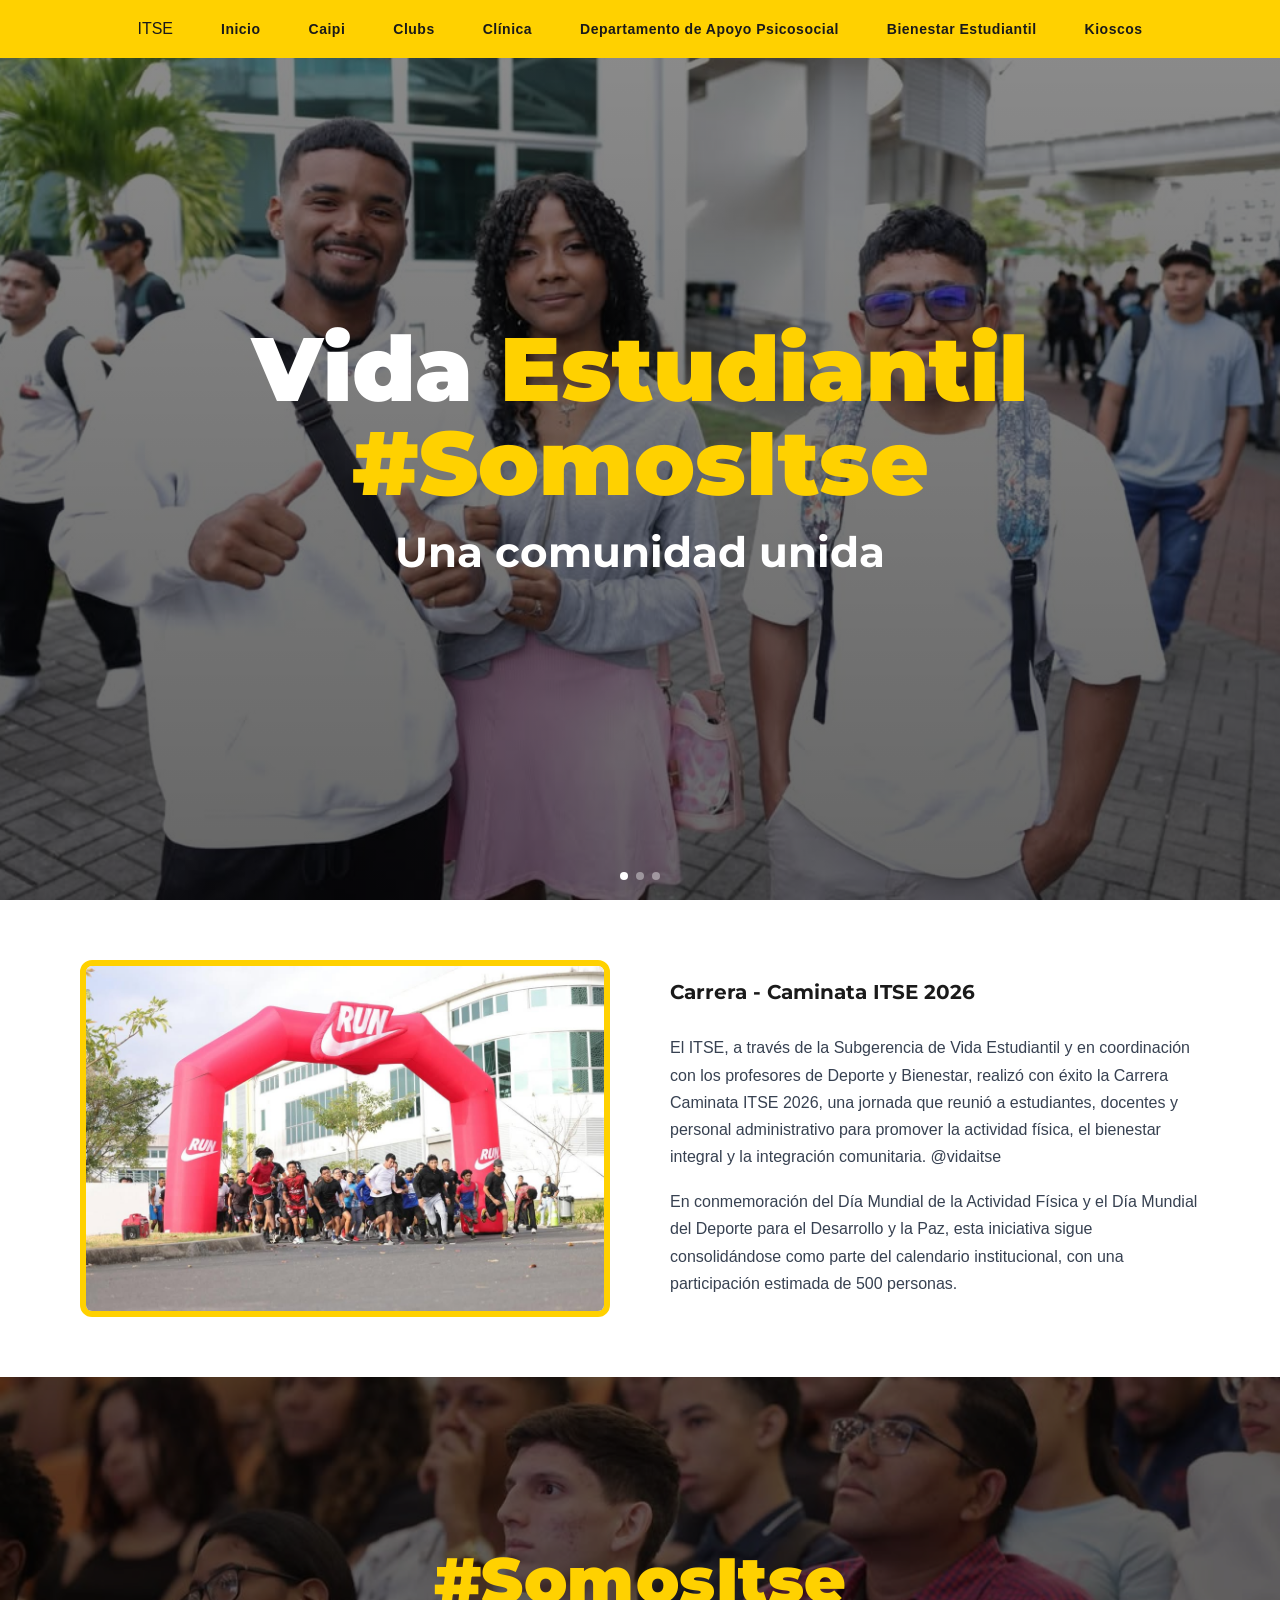
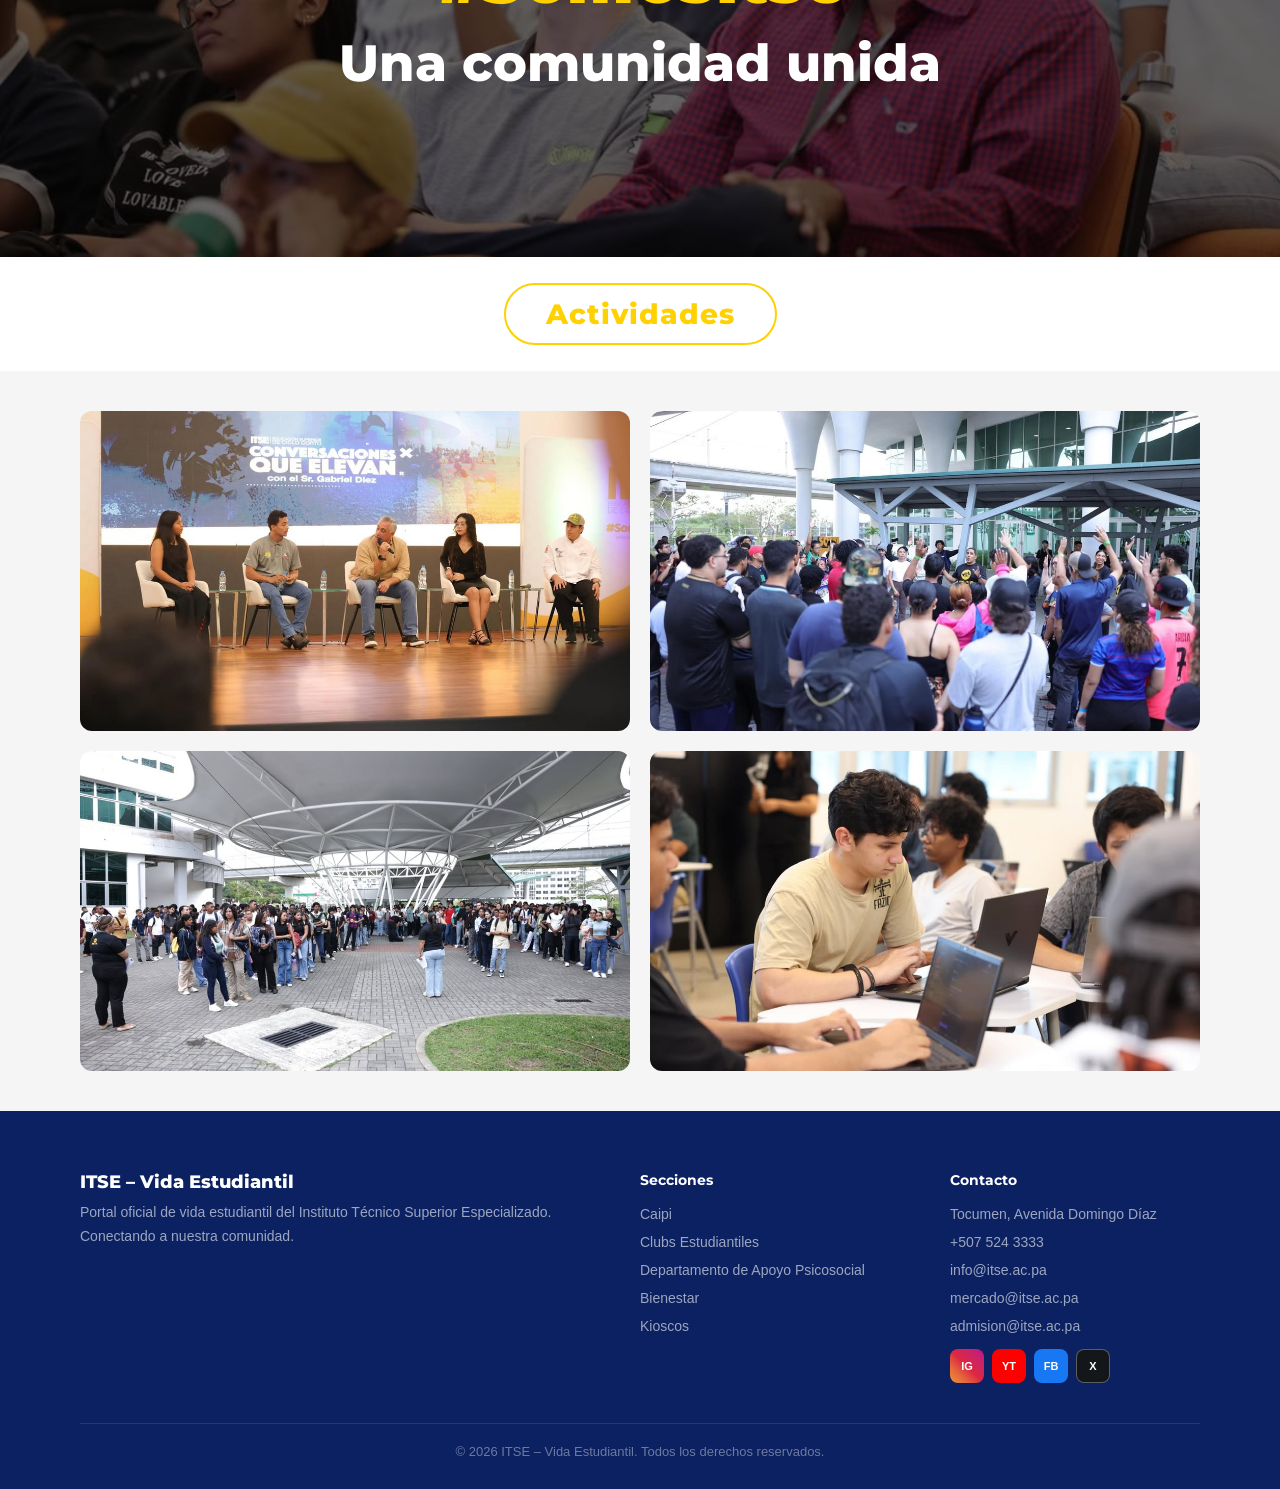
==== commit 1a64bd6b: "Actualización del proyecto Co-Authored-By: Claude Sonnet 4.6 <noreply@anthropic.com>" ====
--- a/index.html
+++ b/index.html
@@ -798,6 +798,22 @@
  </div>
  </section>
  
+ <!-- Actividad destacada -->
+ <section class="section">
+ <div class="news-grid">
+ <div class="news-img-wrap">
+ <img src="img/SaveClip.App_662157910_18343254247212897_5978148468872916935_n.jpg" alt="Carrera Caminata ITSE 2026"/>
+ </div>
+ <div class="news-text">
+ <h3>Carrera - Caminata ITSE 2026</h3>
+ <br/>
+ <p>El ITSE, a través de la Subgerencia de Vida Estudiantil y en coordinación con los profesores de Deporte y Bienestar, realizó con éxito la Carrera Caminata ITSE 2026, una jornada que reunió a estudiantes, docentes y personal administrativo para promover la actividad física, el bienestar integral y la integración comunitaria. @vidaitse</p>
+ <br/>
+ <p>En conmemoración del Día Mundial de la Actividad Física y el Día Mundial del Deporte para el Desarrollo y la Paz, esta iniciativa sigue consolidándose como parte del calendario institucional, con una participación estimada de 500 personas.</p>
+ </div>
+ </div>
+ </section>
+
  <!-- ══ BANNER #SomosITSE ══ -->
  <div class="banner-black">
   <div class="banner-black-content">
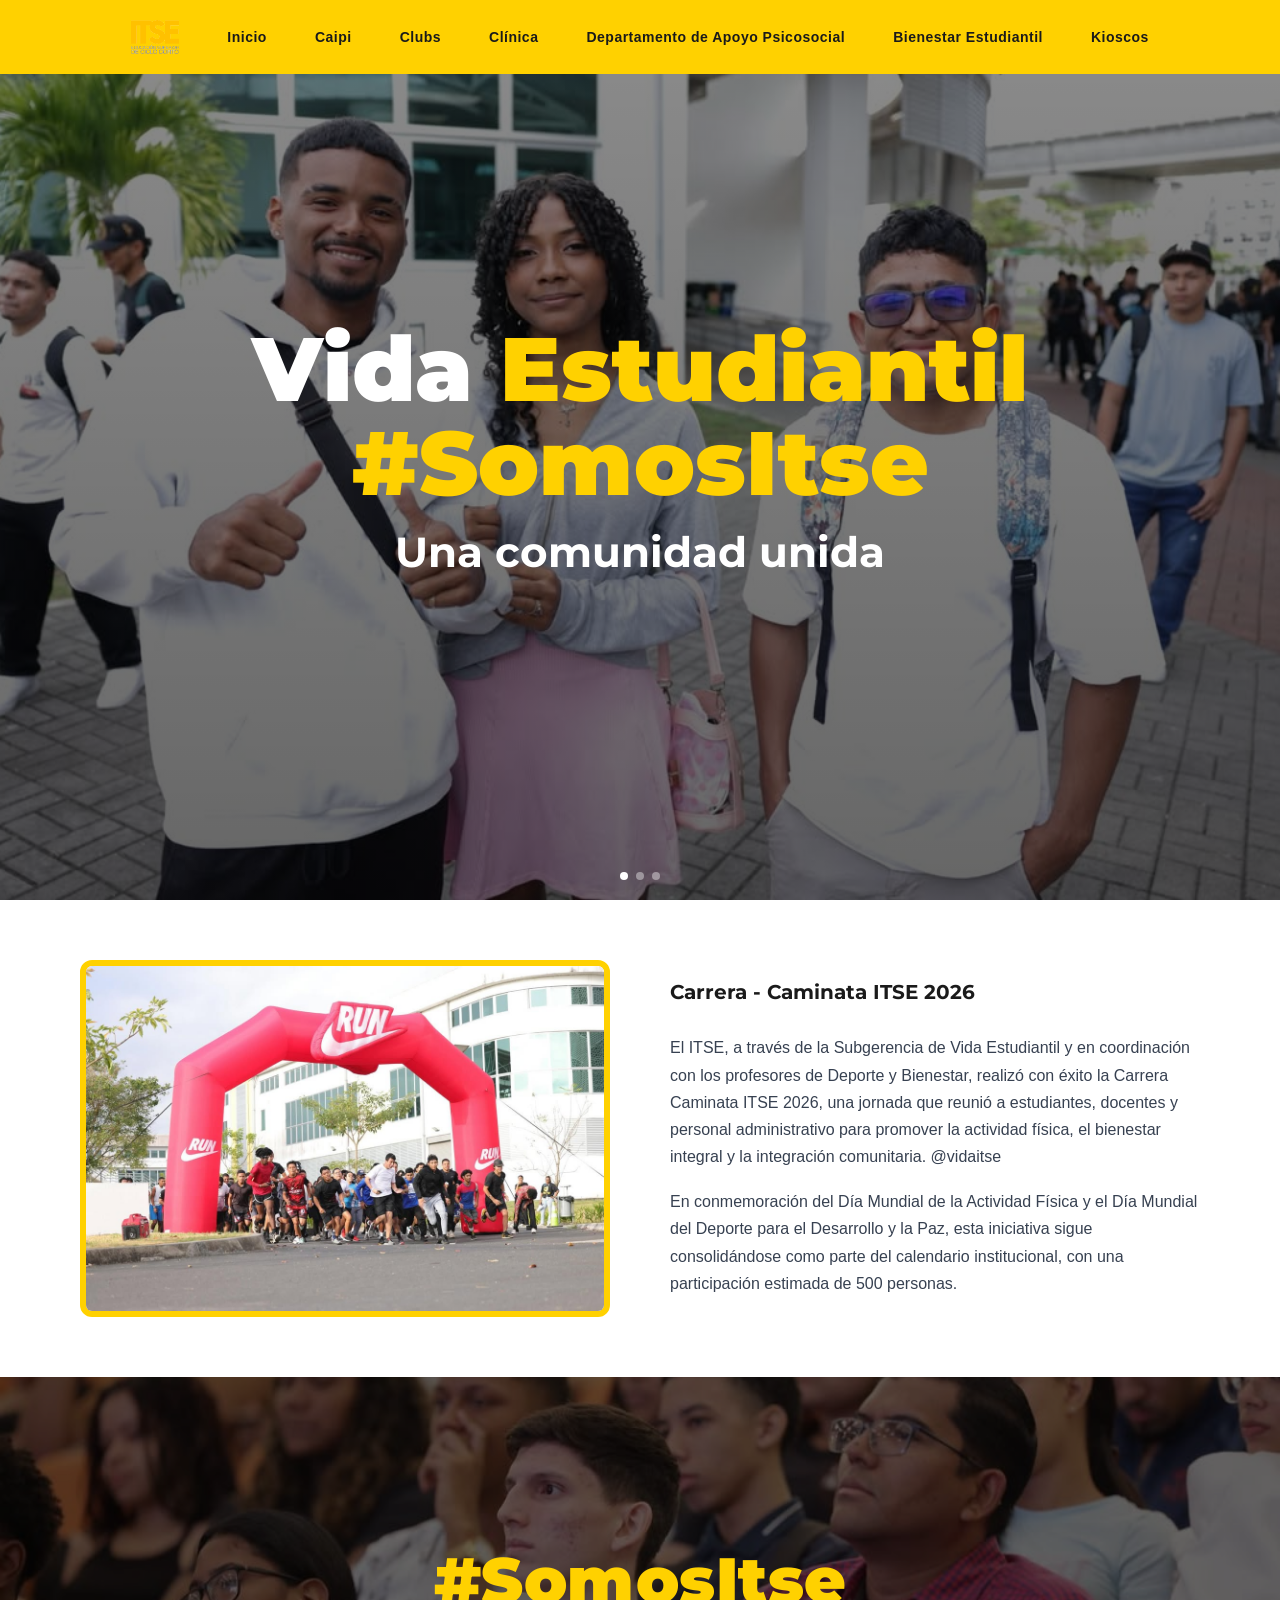
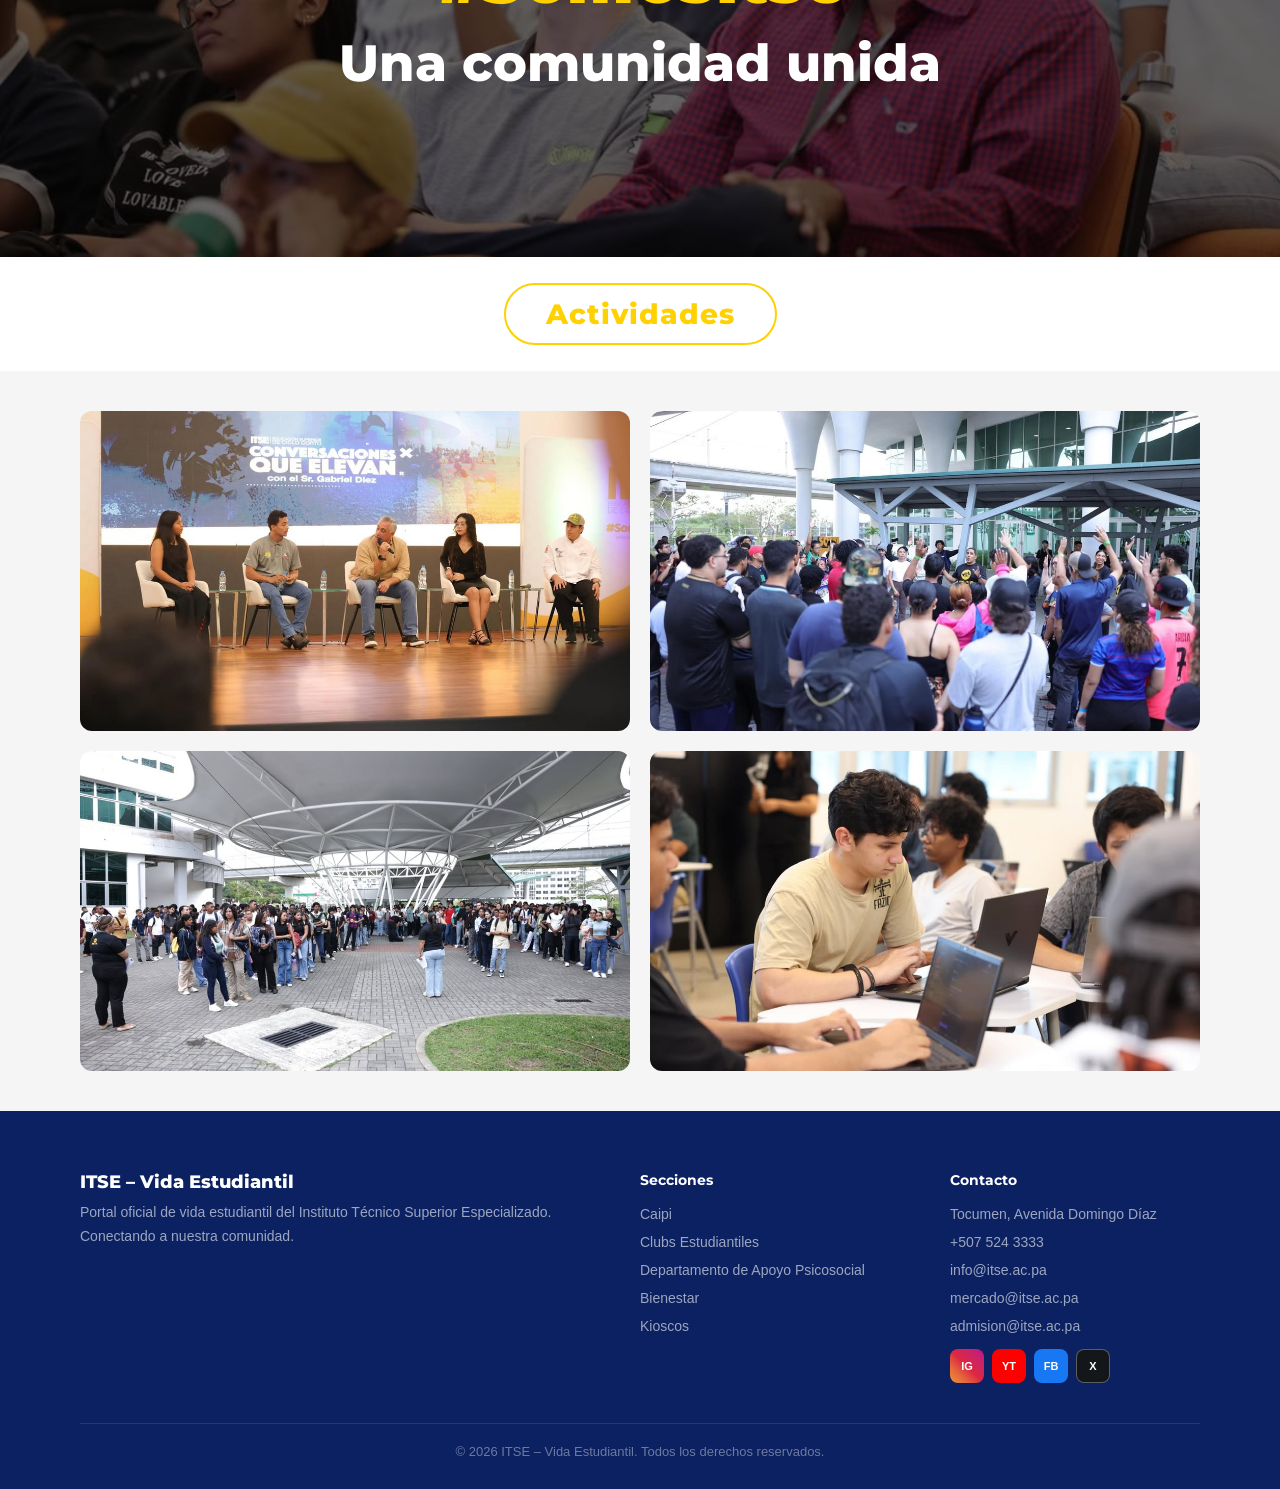
==== commit 34b1e443: "Actualización del proyecto Co-Authored-By: Claude Sonnet 4.6 <noreply@anthropic.com>" ====
--- a/index.html
+++ b/index.html
@@ -188,8 +188,14 @@
 
  /* ── CAIPI CAROUSEL ── */
  .caipi-carousel { position: relative; border-radius: 16px; overflow: hidden; height: 380px; width: 100%; min-width: 0; }
- .caipi-slides { display: flex; height: 100%; transition: transform .45s ease; }
- .caipi-slides img { flex: 0 0 100%; width: 100%; height: 100%; object-fit: cover; min-width: 0; }
+ .caipi-slides { display: flex; height: 100%; width: 100%; transition: transform .45s ease; }
+ .caipi-slides img { flex: 0 0 100%; width: 100%; height: 100%; object-fit: cover; min-width: 0; max-width: 100%; }
+
+ /* ── LOGO ITSE IMAGEN ── */
+ .logo-itse-img { height: 36px; cursor: pointer; display: block; object-fit: contain; }
+ .std-nav .logo { display: flex; flex-direction: column; justify-content: center; }
+ .nav-inicio .logo-itse-img { height: 34px; }
+ .cine-nav .logo-itse-img { height: 30px; align-self: center; margin-right: auto; }
  .caipi-btn {
  position: absolute; top: 50%; transform: translateY(-50%);
  background: rgba(0,0,0,.45); color: #fff; border: none;
@@ -771,7 +777,7 @@
 ══════════════════════════════════ -->
 <div id="page-inicio" class="page active">
  <nav class="nav-inicio">
- <span class="nav-brand">ITSE</span>
+ <img class="logo-itse-img" onclick="showPage('inicio')" alt="ITSE">
  <button class="nav-toggle" onclick="toggleNav(this)" aria-label="Menú"><span></span><span></span><span></span></button>
  <div class="nav-links">
   <a onclick="showPage('inicio');closeNav(this)">Inicio</a>
@@ -876,7 +882,7 @@
 ══════════════════════════════════ -->
 <div id="page-caipi" class="page">
  <nav class="std-nav">
- <div class="logo">ITSE<span>Vida Estudiantil</span></div>
+ <div class="logo"><img class="logo-itse-img" onclick="showPage('inicio')" alt="ITSE"><span>Vida Estudiantil</span></div>
  <button class="nav-toggle" onclick="toggleNav(this)" aria-label="Menú"><span></span><span></span><span></span></button>
  <div class="nav-links">
   <a onclick="showPage('inicio');closeNav(this)">Inicio</a>
@@ -1010,7 +1016,7 @@
 ══════════════════════════════════ -->
 <div id="page-psicologia" class="page">
  <nav class="std-nav">
- <div class="logo" style="color:var(--primary-blue)">ITSE<span style="color:var(--gray-500)">Bienestar Estudiantil</span></div>
+ <div class="logo"><img class="logo-itse-img" onclick="showPage('inicio')" alt="ITSE"><span>Bienestar Estudiantil</span></div>
  <button class="nav-toggle" onclick="toggleNav(this)" aria-label="Menú"><span></span><span></span><span></span></button>
  <div class="nav-links">
   <a onclick="showPage('inicio');closeNav(this)">Inicio</a>
@@ -1153,7 +1159,7 @@
 ══════════════════════════════════ -->
 <div id="page-kioscos" class="page">
  <nav class="std-nav">
- <div class="logo">ITSE + EmprendeSpace<span>Emprendimiento estudiantil</span></div>
+ <div class="logo"><img class="logo-itse-img" onclick="showPage('inicio')" alt="ITSE"><span>+ EmprendeSpace</span></div>
  <button class="nav-toggle" onclick="toggleNav(this)" aria-label="Menú"><span></span><span></span><span></span></button>
  <div class="nav-links">
   <a onclick="showPage('inicio');closeNav(this)">Inicio</a>
@@ -1309,7 +1315,7 @@
 ══════════════════════════════════ -->
 <div id="page-clubs" class="page">
  <nav class="std-nav">
- <div class="logo">ITSE<span>Clubs Estudiantiles</span></div>
+ <div class="logo"><img class="logo-itse-img" onclick="showPage('inicio')" alt="ITSE"><span>Clubs Estudiantiles</span></div>
  <button class="nav-toggle" onclick="toggleNav(this)" aria-label="Menú"><span></span><span></span><span></span></button>
  <div class="nav-links">
   <a onclick="showPage('inicio');closeNav(this)">Inicio</a>
@@ -1574,6 +1580,7 @@
 ══════════════════════════════════ -->
 <div id="page-cine-club" class="page">
  <nav class="cine-nav">
+ <img class="logo-itse-img" onclick="showPage('inicio')" alt="ITSE">
  <a onclick="showPage('inicio')" style="font-weight:700;color:var(--white)">← Clubs</a>
  <button class="nav-toggle" onclick="toggleNav(this)" aria-label="Menú"><span></span><span></span><span></span></button>
  <div class="nav-links">
@@ -1667,7 +1674,7 @@
 ══════════════════════════════════ -->
 <div id="page-circulo-lectura" class="page">
  <nav class="std-nav">
- <div class="logo">ITSE<span>Círculo de Lectura</span></div>
+ <div class="logo"><img class="logo-itse-img" onclick="showPage('inicio')" alt="ITSE"><span>Círculo de Lectura</span></div>
  <button class="nav-toggle" onclick="toggleNav(this)" aria-label="Menú"><span></span><span></span><span></span></button>
  <div class="nav-links">
   <a onclick="showPage('clubs');closeNav(this)">← Clubs</a>
@@ -1739,7 +1746,7 @@
 ══════════════════════════════════ -->
 <div id="page-bienestar" class="page">
  <nav class="std-nav">
- <div class="logo">ITSE<span>Bienestar Estudiantil</span></div>
+ <div class="logo"><img class="logo-itse-img" onclick="showPage('inicio')" alt="ITSE"><span>Bienestar Estudiantil</span></div>
  <button class="nav-toggle" onclick="toggleNav(this)" aria-label="Menú"><span></span><span></span><span></span></button>
  <div class="nav-links">
   <a onclick="showPage('inicio');closeNav(this)">Inicio</a>
@@ -1872,7 +1879,7 @@
 ══════════════════════════════════ -->
 <div id="page-clinica" class="page">
  <nav class="std-nav">
- <div class="logo">ITSE<span>Clínica Estudiantil</span></div>
+ <div class="logo"><img class="logo-itse-img" onclick="showPage('inicio')" alt="ITSE"><span>Clínica Estudiantil</span></div>
  <button class="nav-toggle" onclick="toggleNav(this)" aria-label="Menú"><span></span><span></span><span></span></button>
  <div class="nav-links">
   <a onclick="showPage('inicio');closeNav(this)">Inicio</a>
@@ -2100,6 +2107,12 @@
 </div>
  
 <script>
+ // Inyectar logo ITSE en todos los navs
+ document.querySelectorAll('.logo-itse-img').forEach(img => {
+  img.src = 'img/logo-itse.png';
+  img.style.cursor = 'pointer';
+ });
+
  function toggleNav(btn) {
   const nav = btn.closest('nav');
   nav.classList.toggle('nav-open');
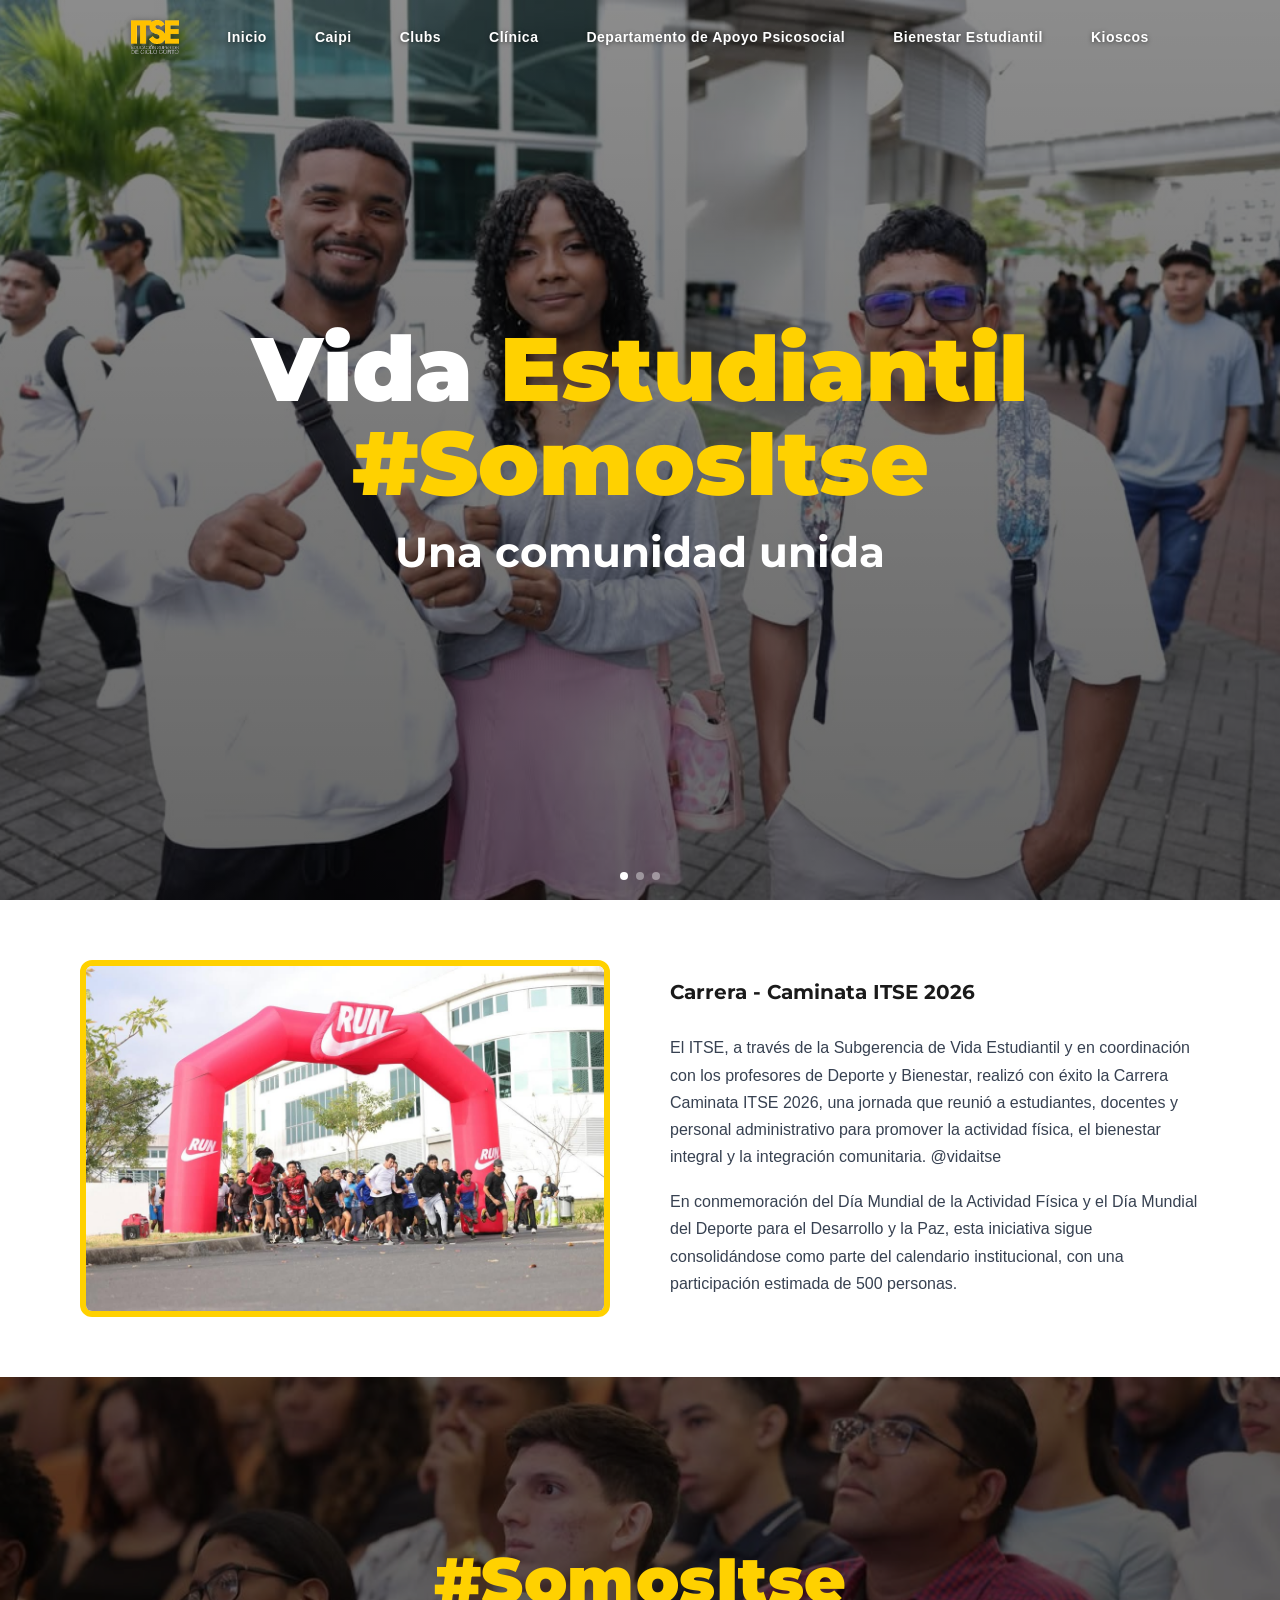
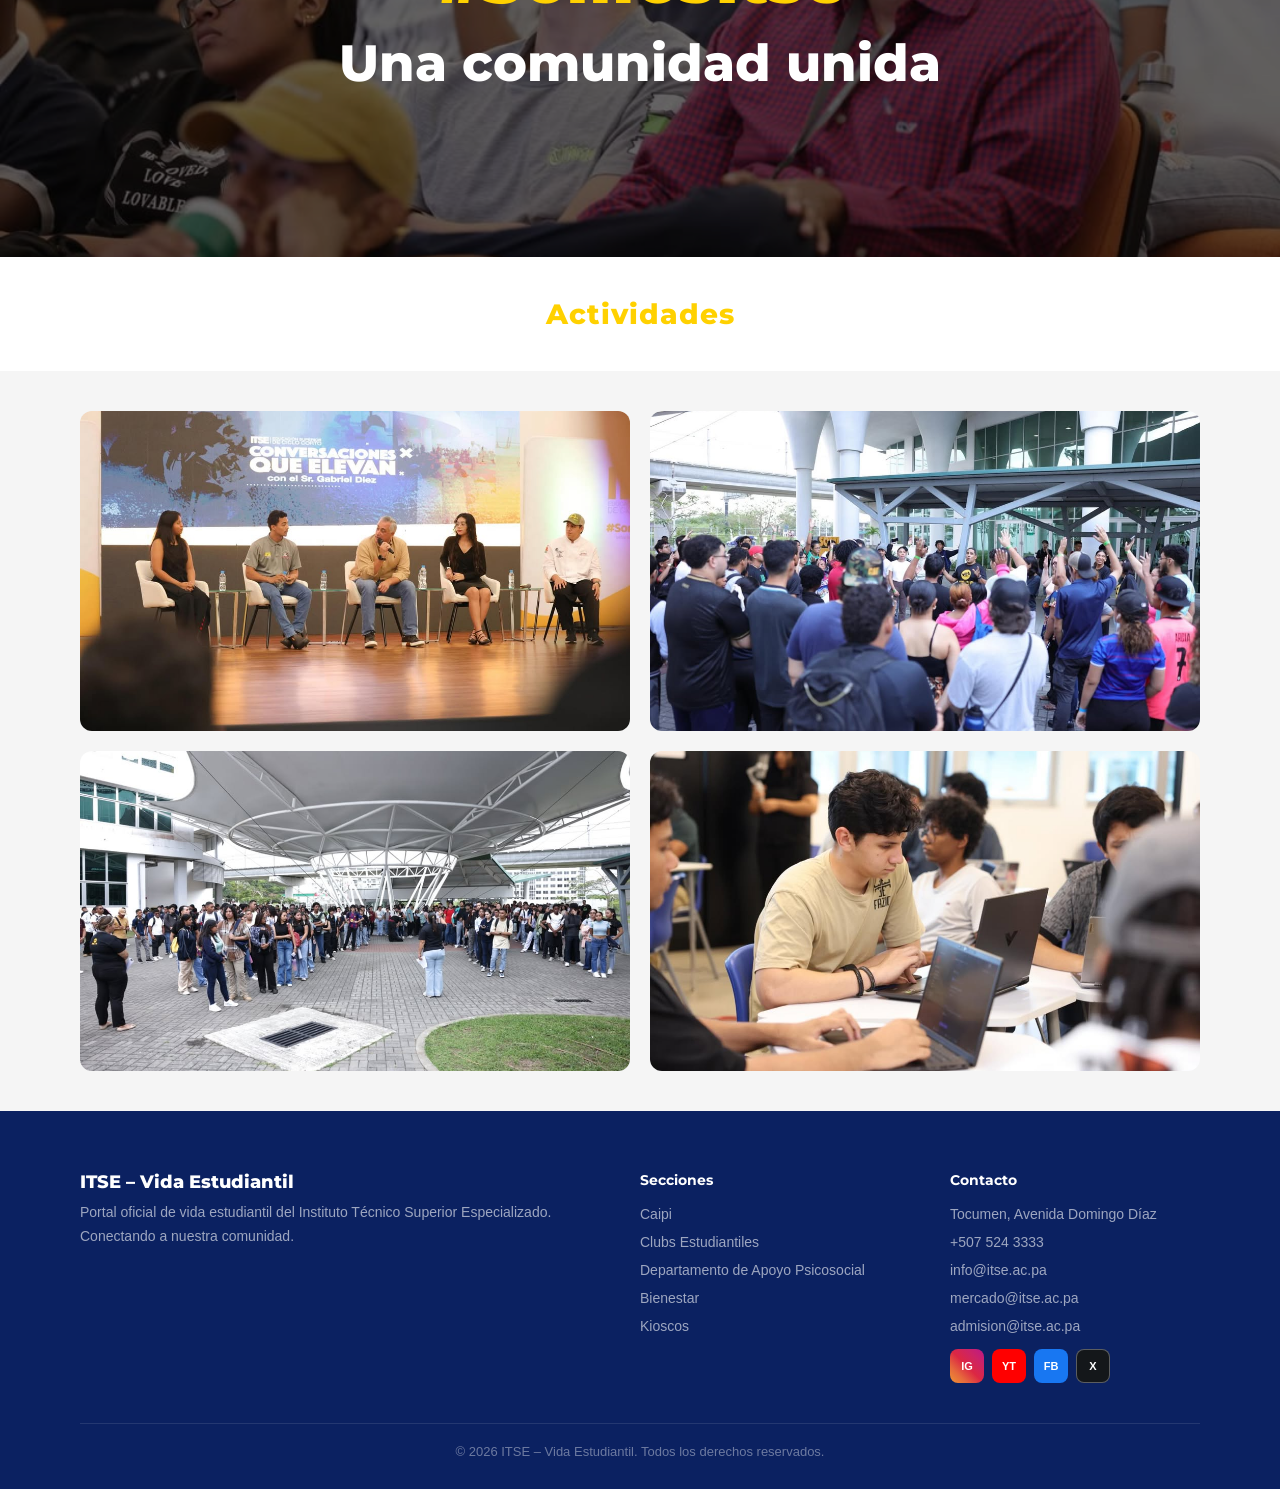
==== commit 20ca1767: "Actualización del proyecto Co-Authored-By: Claude Sonnet 4.6 <noreply@anthropic.com>" ====
--- a/index.html
+++ b/index.html
@@ -5,773 +5,10 @@
  <meta name="viewport" content="width=device-width, initial-scale=1.0"/>
  <title>Proyecto ITSE – Vida Estudiantil</title>
  <link href="https://fonts.googleapis.com/css2?family=Montserrat:wght@400;600;700;800;900&Inter:wght@400;500;600;700;800;900&display=swap" rel="stylesheet"/>
- <style>
- :root {
- --primary-blue: #FFD100;
- --yellow: #FFD100;
- --white: #FFFFFF;
- --black: #1A1A1A;
- --gray-light: #F5F5F5;
- --blue-dark: #0B2161;
- --red: #DC2626;
- --red-light: #FEE2E2;
- --gray-50: #F9FAFB;
- --gray-100: #F3F4F6;
- --gray-200: #E5E7EB;
- --gray-500: #6B7280;
- --gray-700: #374151;
- --gray-900: #111827;
- --font-body: 'Inter', sans-serif;
- --font-title: 'Montserrat', sans-serif;
- }
- 
- * { margin: 0; padding: 0; box-sizing: border-box; }
- body { font-family: var(--font-body); color: var(--black); background: var(--white); font-size: 16px; font-weight: 400; }
- 
- h1, h2, h3, h4, h5, h6 { font-family: var(--font-title); font-weight: 700; }
- 
- /* ── NAVIGATION ── */
- .page { display: none; }
- .page.active { display: block; }
- 
- /* ── INICIO NAV ── */
- .nav-inicio {
- position: absolute; top: 0; left: 0; right: 0; z-index: 100;
- display: flex; justify-content: center; align-items: center; gap: 48px;
- padding: 20px 40px;
- background: var(--primary-blue);
- }
- .nav-inicio a {
- color: var(--black); text-decoration: none; font-size: 14px; font-weight: 600; letter-spacing: 0.5px;
- cursor: pointer; transition: color .2s;
- }
- .nav-inicio a:hover { color: var(--blue-dark); }
- 
- /* ── HERO ── */
- .hero {
- position: relative; height: 100vh; min-height: 600px;
- display: flex; align-items: center; justify-content: center;
- overflow: hidden;
- }
- .hero-bg {
- position: absolute; inset: 0;
- background: linear-gradient(rgba(0,0,0,.45), rgba(0,0,0,.6)),
- url('img/SaveClip.App_693382464_18348540760212897_1156338101896558044_n.jpg') center/cover no-repeat;
- }
- .hero-content {
- position: relative; z-index: 2; text-align: center; color: var(--white);
- }
- .hero-content h1 {
- font-size: clamp(52px, 7vw, 90px); font-weight: 900; line-height: 1.05; font-family: var(--font-title);
- }
- .hero-content h1 span { color: var(--yellow); }
- .hero-content p {
- font-size: clamp(24px, 3.5vw, 42px); font-weight: 700; margin-top: 16px; font-family: var(--font-title);
- }
- .hero-dots {
- position: absolute; bottom: 20px; left: 50%; transform: translateX(-50%);
- display: flex; gap: 8px; z-index: 2;
- }
- .hero-dot {
- width: 8px; height: 8px; border-radius: 50%; background: rgba(255,255,255,.4);
- }
- .hero-dot.active { background: var(--white); }
- 
- /* ── SECTION TITLES ── */
- .section { padding: 60px 80px; background: var(--white); }
- .section-sm { padding: 40px 80px; background: var(--white); }
- .section-title {
- font-size: 32px; font-weight: 800; text-align: center; margin-bottom: 8px; font-family: var(--font-title); color: var(--black);
- }
- .section-title strong { color: var(--primary-blue); }
- .section-sub {
- text-align: center; color: var(--gray-500); font-size: 16px; margin-bottom: 40px;
- }
- 
- /* ── ACTIVIDADES LABEL ── */
- .actividades-label {
- text-align: center; padding: 40px;
- }
- .actividades-label span {
- font-size: 28px; font-weight: 800; color: var(--yellow); letter-spacing: 1px;
- border: 2px solid var(--yellow); border-radius: 50px; padding: 12px 40px; font-family: var(--font-title);
- }
- 
- /* ── BANNER NEGRO ── */
- .banner-black {
- background: var(--blue-dark);
- background-image: url('img/SaveClip.App_642159919_18338080858212897_3074899472525507639_n.jpg');
- background-size: cover; background-position: center;
- position: relative; min-height: 480px;
- display: flex; align-items: center; justify-content: center;
- }
- .banner-black::before {
- content: ''; position: absolute; inset: 0;
- background: rgba(0,0,0,.6); filter: grayscale(100%);
- }
- .banner-black-content {
- position: relative; z-index: 2; text-align: center; color: var(--white);
- }
- .banner-black-content h2 {
- font-size: clamp(36px, 5vw, 64px); font-weight: 900; color: var(--yellow);
- margin-bottom: 12px; font-family: var(--font-title); letter-spacing: 0.5px;
- }
- .banner-black-content p {
- font-size: clamp(28px, 4vw, 52px); font-weight: 800; color: var(--white); font-family: var(--font-title);
- }
- 
- /* ── NEWS CARD ── */
- .news-grid { display: grid; grid-template-columns: 1fr 1fr; gap: 60px; align-items: center; }
- .news-img-wrap {
- border: 6px solid var(--yellow); border-radius: 12px; overflow: hidden;
- }
- .news-img-wrap img { width: 100%; display: block; }
- .news-text h3 { font-size: 20px; font-weight: 700; margin-bottom: 12px; color: var(--black); font-family: var(--font-title); }
- .news-text p { font-size: 16px; line-height: 1.7; color: var(--gray-700); }
- 
- /* ── PHOTO GRID ── */
- .photo-grid {
- display: grid; grid-template-columns: 1fr 1fr; gap: 20px; padding: 40px 80px; background: var(--gray-light);
- }
- .photo-grid img {
- width: 100%; height: 320px; object-fit: cover; border-radius: 12px;
- }
- 
- /* ── STANDARD NAV (other pages) ── */
- .std-nav {
- display: flex; align-items: center; gap: 32px;
- padding: 16px 40px; border-bottom: 1px solid var(--gray-200);
- background: var(--white); position: sticky; top: 0; z-index: 100;
- }
- .std-nav .logo { font-size: 16px; font-weight: 800; color: var(--primary-blue); margin-right: auto; font-family: var(--font-title); }
- .std-nav .logo span { font-weight: 400; display: block; font-size: 12px; color: var(--gray-500); }
- .std-nav a {
- font-size: 14px; color: var(--gray-700); text-decoration: none; cursor: pointer;
- transition: color .2s; font-weight: 500;
- }
- .std-nav a:hover { color: var(--primary-blue); }
- .std-nav a.active-link { font-weight: 700; color: var(--primary-blue); }
- .btn { padding: 10px 20px; border-radius: 8px; font-size: 14px; font-weight: 700; letter-spacing: 0.5px; cursor: pointer; border: 2px solid transparent; transition: all .2s; text-decoration: none; display: inline-block; }
- .btn-outline { border-color: var(--gray-300,#d1d5db); color: var(--gray-700); background: transparent; }
- .btn-outline:hover { background: var(--gray-100); }
- .btn-primary { background: var(--primary-blue); color: var(--black); border-color: var(--primary-blue); }
- .btn-primary:hover { background: #e6b800; }
- .btn-green { background: var(--primary-blue); color: var(--black); border-color: var(--primary-blue); border-radius: 50px; }
- .btn-green:hover { background: #e6b800; }
- .btn-white-outline { border-color: var(--black); color: var(--black); background: transparent; border-radius: 50px; }
- .btn-white-outline:hover { background: rgba(0,0,0,.1); }
- 
- /* ── HERO CAIPI ── */
- .hero-caipi {
- background: linear-gradient(135deg, #e8f5e9 0%, #f0fdf4 100%);
- padding: 80px; display: grid; grid-template-columns: 1fr 1fr; gap: 60px; align-items: center;
- }
- .hero-caipi .badge {
- display: inline-flex; align-items: center; gap: 8px;
- background: var(--primary-blue); color: var(--black); border-radius: 50px;
- padding: 6px 16px; font-size: 13px; font-weight: 600; margin-bottom: 20px;
- }
- .hero-caipi h1 { font-size: 44px; font-weight: 900; line-height: 1.1; margin-bottom: 16px; font-family: var(--font-title); }
- .hero-caipi p { font-size: 16px; color: var(--gray-500); margin-bottom: 24px; }
- .info-chips { display: flex; gap: 12px; }
- .chip {
- display: flex; align-items: center; gap: 6px;
- border: 1.5px solid var(--gray-200); border-radius: 50px;
- padding: 6px 16px; font-size: 14px; font-weight: 500; color: var(--gray-700);
- }
- .hero-caipi .img-placeholder {
- background: #93c5fd; border-radius: 16px; height: 380px;
- display: flex; align-items: center; justify-content: center;
- color: var(--white); font-weight: 600; font-size: 18px; overflow: hidden;
- }
- .hero-caipi .img-placeholder img { width: 100%; height: 100%; object-fit: cover; }
-
- /* ── CAIPI CAROUSEL ── */
- .caipi-carousel { position: relative; border-radius: 16px; overflow: hidden; height: 380px; width: 100%; min-width: 0; }
- .caipi-slides { display: flex; height: 100%; width: 100%; transition: transform .45s ease; }
- .caipi-slides img { flex: 0 0 100%; width: 100%; height: 100%; object-fit: cover; min-width: 0; max-width: 100%; }
-
- /* ── LOGO ITSE IMAGEN ── */
- .logo-itse-img { height: 36px; cursor: pointer; display: block; object-fit: contain; }
- .std-nav .logo { display: flex; flex-direction: column; justify-content: center; }
- .nav-inicio .logo-itse-img { height: 34px; }
- .cine-nav .logo-itse-img { height: 30px; align-self: center; margin-right: auto; }
- .caipi-btn {
- position: absolute; top: 50%; transform: translateY(-50%);
- background: rgba(0,0,0,.45); color: #fff; border: none;
- width: 40px; height: 40px; border-radius: 50%; font-size: 22px; cursor: pointer;
- display: flex; align-items: center; justify-content: center; z-index: 2;
- transition: background .2s;
- }
- .caipi-btn:hover { background: rgba(0,0,0,.7); }
- .caipi-prev { left: 12px; }
- .caipi-next { right: 12px; }
- .caipi-dots {
- position: absolute; bottom: 12px; left: 50%; transform: translateX(-50%);
- display: flex; gap: 8px; z-index: 2;
- }
- .caipi-dots span {
- width: 9px; height: 9px; border-radius: 50%;
- background: rgba(255,255,255,.5); cursor: pointer; transition: background .2s;
- }
- .caipi-dots span.active { background: #fff; }
- 
- /* ── SERVICES CARDS ── */
- .services-grid { display: grid; grid-template-columns: repeat(3, 1fr); gap: 24px; }
- .service-card { background: var(--white); border: 1px solid var(--gray-200); border-radius: 16px; padding: 28px; }
- .service-icon {
- width: 56px; height: 56px; border-radius: 50%;
- background: var(--primary-blue); display: flex; align-items: center; justify-content: center;
- margin-bottom: 16px; font-size: 24px; color: var(--white);
- }
- .service-card h3 { font-size: 18px; font-weight: 700; margin-bottom: 8px; font-family: var(--font-title); }
- .service-card p { font-size: 14px; color: var(--gray-500); line-height: 1.6; }
- 
- /* ── STATS ROW ── */
- .stats-row { display: flex; align-items: center; padding: 40px 80px; gap: 0; }
- .stat-item { flex: 1; text-align: center; }
- .stat-divider { width: 1px; height: 60px; background: var(--gray-200); }
- .stat-num { font-size: 48px; font-weight: 900; font-family: var(--font-title); }
- .stat-label { font-size: 15px; color: var(--gray-500); margin-top: 4px; }
- .orange { color: var(--yellow); }
- .blue { color: var(--primary-blue); }
- 
- /* ── CTA BANNER ── */
- .cta-banner {
- background: var(--primary-blue); padding: 60px; text-align: center;
- }
- .cta-banner h2 { font-size: 36px; font-weight: 900; color: var(--black); margin-bottom: 12px; font-family: var(--font-title); }
- .cta-banner p { font-size: 17px; color: rgba(0,0,0,.75); margin-bottom: 28px; }
- 
- /* ── INFO CARDS ROW ── */
- .info-cards { display: grid; grid-template-columns: repeat(3, 1fr); gap: 24px; padding: 40px 80px; background: var(--gray-light); }
- .info-card { background: var(--white); border-radius: 16px; padding: 32px; text-align: center; border: 1px solid var(--gray-200); }
- .info-card .icon { font-size: 36px; margin-bottom: 16px; }
- .info-card h3 { font-size: 18px; font-weight: 700; margin-bottom: 8px; font-family: var(--font-title); }
- .info-card p { font-size: 14px; color: var(--gray-500); }
- 
- /* ── PSICOLOGÍA PAGE ── */
- .hero-psico {
- background: linear-gradient(135deg, #eff6ff 0%, #e0f2fe 100%);
- padding: 80px; text-align: center;
- }
- .hero-psico .badge-blue {
- background: var(--primary-blue); color: var(--black);
- border-radius: 50px; padding: 6px 18px; font-size: 13px; font-weight: 600;
- display: inline-block; margin-bottom: 20px;
- }
- .hero-psico h1 { font-size: 48px; font-weight: 900; color: var(--primary-blue); margin-bottom: 16px; font-family: var(--font-title); }
- .hero-psico p { font-size: 17px; color: var(--gray-500); margin-bottom: 28px; }
- .btn-orange { background: var(--yellow); color: var(--black); padding: 14px 32px; border-radius: 50px; font-size: 16px; font-weight: 700; border: none; cursor: pointer; transition: background .2s; }
- .btn-orange:hover { background: #e6b800; }
- 
- .alert-crisis {
- border: 2px solid var(--red); border-radius: 12px;
- padding: 28px 32px; margin: 0 80px 40px;
- }
- .alert-crisis h3 { color: var(--red); font-size: 18px; font-weight: 700; margin-bottom: 10px; display: flex; align-items: center; gap: 8px; }
- .alert-crisis p { color: var(--gray-700); font-size: 15px; margin-bottom: 12px; }
- .alert-crisis .contact-line { font-size: 15px; margin-bottom: 6px; }
- .alert-crisis a { color: var(--primary-blue); text-decoration: none; }
- .alert-crisis .ver-mas { color: var(--primary-blue); font-size: 14px; text-decoration: none; margin-top: 10px; display: inline-block; }
- 
- .psy-services { display: grid; grid-template-columns: 1fr 1fr; gap: 24px; padding: 0 80px 60px; }
- .psy-card { border: 1px solid var(--gray-200); border-radius: 12px; padding: 24px; display: flex; align-items: flex-start; gap: 16px; }
- .psy-icon-box { width: 44px; height: 44px; border-radius: 10px; display: flex; align-items: center; justify-content: center; font-size: 20px; flex-shrink: 0; }
- .psy-icon-blue { background: #eff6ff; }
- .psy-icon-green { background: #f0fdf4; }
- .psy-card h4 { font-size: 16px; font-weight: 700; color: var(--primary-blue); margin-bottom: 6px; font-family: var(--font-title); }
- .psy-card p { font-size: 14px; color: var(--gray-500); line-height: 1.6; }
- 
- /* ── KIOSCOS PAGE (EmprendeSpace) ── */
- .hero-kiosko {
- background: url('https://images.unsplash.com/photo-1497366216548-37526070297c?w=1400&q=80') center/cover no-repeat;
- position: relative; min-height: 520px; display: flex; align-items: center; justify-content: center; text-align: center;
- }
- .hero-kiosko::before { content: ''; position: absolute; inset: 0; background: rgba(20,40,80,.75); }
- .hero-kiosko-content { position: relative; z-index: 2; color: var(--white); }
- .hero-kiosko-content h1 { font-size: 52px; font-weight: 900; margin-bottom: 16px; font-family: var(--font-title); }
- .hero-kiosko-content p { font-size: 18px; color: rgba(255,255,255,.8); margin-bottom: 28px; }
- .btn-kiosko {
- background: transparent; border: 2px solid var(--white);
- color: var(--white); padding: 14px 36px; border-radius: 8px;
- font-size: 16px; font-weight: 600; cursor: pointer; transition: all .2s;
- }
- .btn-kiosko:hover { background: var(--white); color: var(--blue-dark); }
- 
- .kiosko-stats { display: flex; padding: 32px 80px; border-bottom: 1px solid var(--gray-200); gap: 0; }
- .kiosko-stat { flex: 1; text-align: center; }
- .kiosko-stat-num { font-size: 44px; font-weight: 900; font-family: var(--font-title); }
- .kiosko-stat-label { font-size: 14px; color: var(--gray-500); }
- .kiosko-divider { width: 1px; background: var(--yellow); opacity: .3; margin: 0 20px; }
- 
- .kiosko-filters { display: flex; gap: 12px; padding: 32px 80px 16px; flex-wrap: wrap; }
- .filter-sidebar { width: 200px; flex-shrink: 0; }
- .filter-sidebar .filter-group { margin-bottom: 20px; }
- .filter-sidebar .filter-group h4 { font-size: 13px; font-weight: 600; color: var(--gray-500); margin-bottom: 10px; text-transform: uppercase; }
- .filter-btn { display: flex; align-items: center; gap: 8px; padding: 8px 12px; border-radius: 8px; font-size: 14px; cursor: pointer; width: 100%; border: none; background: transparent; color: var(--gray-700); transition: background .2s; margin-bottom: 4px; }
- .filter-btn:hover, .filter-btn.active { background: #fff7ed; color: var(--yellow); }
- .filter-btn.active { font-weight: 600; }
- 
- .kioscos-grid { display: grid; grid-template-columns: repeat(3, 1fr); gap: 24px; }
- .kiosko-card { border: 1px solid var(--gray-200); border-radius: 16px; overflow: hidden; }
- .kiosko-card-img { height: 160px; object-fit: cover; width: 100%; }
- .kiosko-card-body { padding: 20px; }
- .kiosko-tag { display: inline-block; padding: 3px 12px; border-radius: 50px; font-size: 12px; font-weight: 600; margin-bottom: 8px; }
- .tag-comida { background: #fef3c7; color: #92400e; }
- .tag-papeleria { background: #dbeafe; color: #1d4ed8; }
- .tag-bebidas { background: #dcfce7; color: #15803d; }
- .kiosko-card h3 { font-size: 17px; font-weight: 700; margin-bottom: 12px; font-family: var(--font-title); }
- .kiosko-meta { display: flex; align-items: center; gap: 6px; font-size: 13px; color: var(--gray-500); margin-bottom: 4px; }
- .kiosko-products h4 { font-size: 12px; font-weight: 600; color: var(--gray-500); margin: 12px 0 6px; }
- .kiosko-products ul { list-style: none; }
- .kiosko-products li { font-size: 13px; color: var(--gray-700); padding: 2px 0; display: flex; align-items: center; gap: 6px; }
- .kiosko-products li::before { content: '•'; color: var(--yellow); font-weight: 700; }
- .kiosko-responsable { font-size: 12px; color: var(--gray-500); margin-top: 12px; border-top: 1px solid var(--gray-100); padding-top: 10px; }
- 
- /* ── CLUBS PAGE ── */
- .clubs-hero {
- padding: 60px 80px; text-align: center;
- background: linear-gradient(180deg, #f0f9ff 0%, var(--white) 100%);
- }
- .club-section-title {
- font-size: 26px; font-weight: 800; margin: 0 80px 20px; display: flex; align-items: center; gap: 12px; font-family: var(--font-title);
- }
- .club-section-title::before { content: ''; display: block; width: 4px; height: 32px; background: var(--primary-blue); border-radius: 4px; }
- .clubs-grid { display: grid; grid-template-columns: repeat(3, 1fr); gap: 24px; padding: 16px 80px 60px; }
- /* ── CLUB CARD — diseño moderno UI ── */
- .club-card {
-   border: none; border-radius: 20px; overflow: hidden; cursor: pointer;
-   background: var(--white);
-   box-shadow: 0 4px 20px rgba(0,0,0,.08);
-   transition: box-shadow .25s, transform .25s;
-   display: flex; flex-direction: column;
- }
- .club-card:hover { box-shadow: 0 12px 36px rgba(0,0,0,.14); transform: translateY(-3px); }
- .club-card-img { height: 200px; object-fit: cover; width: 100%; flex-shrink: 0; }
- .club-card-body { padding: 24px; display: flex; flex-direction: column; flex: 1; }
- .club-card h3 { font-size: 20px; font-weight: 800; margin-bottom: 8px; font-family: var(--font-title); color: var(--gray-900); line-height: 1.3; }
- .club-card p { font-size: 14px; color: var(--gray-500); margin-bottom: 14px; line-height: 1.6; flex: 1; }
- .club-meta { display: flex; justify-content: space-between; font-size: 12px; color: var(--gray-500); margin-bottom: 16px; flex-wrap: wrap; gap: 4px; }
- .btn-ver-club {
-   display: block; text-align: center; padding: 12px;
-   border: 1.5px solid var(--gray-200); border-radius: 10px;
-   font-size: 14px; font-weight: 600; color: var(--gray-700);
-   cursor: pointer; transition: all .2s; margin-bottom: 8px;
-   text-decoration: none; background: var(--white);
- }
- .btn-ver-club:hover { border-color: var(--gray-500); color: var(--gray-900); background: var(--gray-50); }
- .btn-unirse {
-   display: block; text-align: center; padding: 13px;
-   background: #FFD100; border-radius: 10px;
-   font-size: 14px; font-weight: 700; color: var(--black);
-   cursor: pointer; border: none; width: 100%;
-   transition: background .2s; letter-spacing: .3px;
- }
- .btn-unirse:hover { background: #f0c400; }
- 
- /* ══ VIDA ESTUDIANTIL — SECCIONES INICIO ══ */
-
- /* Sección 1: Intro */
- .ve-intro { padding: 72px 80px; background: var(--white); }
- .ve-intro-inner { display: grid; grid-template-columns: 1fr 1fr; gap: 64px; align-items: center; max-width: 1200px; margin: 0 auto; }
- .ve-badge { display: inline-block; background: var(--primary-blue); color: var(--black); font-size: 12px; font-weight: 700; letter-spacing: 1px; text-transform: uppercase; border-radius: 50px; padding: 6px 16px; margin-bottom: 20px; }
- .ve-intro-text h2 { font-size: 42px; font-weight: 900; font-family: var(--font-title); color: var(--gray-900); margin-bottom: 20px; line-height: 1.1; }
- .ve-intro-text p { font-size: 16px; color: var(--gray-500); line-height: 1.8; margin-bottom: 14px; }
- .ve-intro-stats { display: grid; grid-template-columns: 1fr 1fr; gap: 16px; }
- .ve-stat-card { background: var(--gray-50); border-radius: 18px; padding: 28px 20px; text-align: center; border: 1px solid var(--gray-100); }
- .ve-stat-num { display: block; font-size: 38px; font-weight: 900; font-family: var(--font-title); color: var(--blue-dark); line-height: 1; margin-bottom: 8px; }
- .ve-stat-label { font-size: 13px; color: var(--gray-500); font-weight: 500; }
-
- /* Sección 2: Cómo asisten */
- .ve-ayuda { padding: 72px 80px; background: var(--gray-50); }
- .ve-ayuda-inner { max-width: 1200px; margin: 0 auto; }
- .ve-ayuda-header { text-align: center; margin-bottom: 48px; }
- .ve-ayuda-header h2 { font-size: 36px; font-weight: 900; font-family: var(--font-title); color: var(--gray-900); margin-bottom: 14px; }
- .ve-ayuda-header p { font-size: 16px; color: var(--gray-500); line-height: 1.7; max-width: 680px; margin: 0 auto; }
- .ve-ayuda-grid { display: grid; grid-template-columns: repeat(3, 1fr); gap: 24px; }
- .ve-ayuda-card { border-radius: 20px; padding: 36px 28px; transition: transform .25s, box-shadow .25s; }
- .ve-ayuda-card:hover { transform: translateY(-4px); box-shadow: 0 12px 32px rgba(0,0,0,.1); }
- .ve-ayuda-card.ve-purple { background: #f5f0ff; }
- .ve-ayuda-card.ve-yellow { background: #fffbea; }
- .ve-ayuda-card.ve-blue  { background: #eff6ff; }
- .ve-ayuda-icon { font-size: 44px; margin-bottom: 18px; display: block; }
- .ve-ayuda-card h3 { font-size: 19px; font-weight: 800; font-family: var(--font-title); color: var(--gray-900); margin-bottom: 12px; line-height: 1.3; }
- .ve-ayuda-card p { font-size: 14px; color: var(--gray-500); line-height: 1.75; }
-
- /* Sección 3: Qué aportan */
- .ve-aportes { padding: 80px 80px; background: var(--primary-blue); }
- .ve-aportes-inner { max-width: 1200px; margin: 0 auto; }
- .ve-aportes-header { text-align: center; margin-bottom: 56px; }
- .ve-aportes-header h2 { font-size: 36px; font-weight: 900; font-family: var(--font-title); color: var(--blue-dark); margin-bottom: 14px; }
- .ve-aportes-header p { font-size: 16px; color: rgba(0,0,0,.6); line-height: 1.7; }
- .ve-aportes-grid { display: flex; flex-direction: column; gap: 2px; }
- .ve-aporte-item { display: flex; align-items: flex-start; gap: 32px; padding: 36px 40px; border-radius: 16px; background: rgba(0,0,0,.04); border: 1px solid rgba(0,0,0,.08); transition: background .2s; }
- .ve-aporte-item:hover { background: rgba(0,0,0,.08); }
- .ve-aporte-num { font-size: 52px; font-weight: 900; font-family: var(--font-title); color: var(--blue-dark); line-height: 1; flex-shrink: 0; min-width: 72px; }
- .ve-aporte-body h3 { font-size: 20px; font-weight: 800; font-family: var(--font-title); color: var(--blue-dark); margin-bottom: 10px; }
- .ve-aporte-body p { font-size: 15px; color: rgba(0,0,0,.65); line-height: 1.8; }
-
- /* ── BIENESTAR PAGE ── */
- .bienestar-hero {
- background: linear-gradient(135deg, #fdf4ff 0%, #f5f3ff 100%);
- padding: 80px; text-align: center;
- }
- .bienestar-hero h1 { font-size: 44px; font-weight: 900; margin-bottom: 14px; font-family: var(--font-title); }
- .bienestar-hero p { font-size: 17px; color: var(--gray-500); }
- 
- .bienestar-cards { display: grid; grid-template-columns: repeat(3, 1fr); gap: 24px; padding: 40px 80px; }
- .bienestar-card { border-radius: 16px; padding: 28px; text-align: center; }
- .bienestar-card.purple { background: #f5f3ff; }
- .bienestar-card.green { background: #f0fdf4; }
- .bienestar-card.blue { background: #eff6ff; }
- .bienestar-card .b-icon { font-size: 40px; margin-bottom: 14px; }
- .bienestar-card h3 { font-size: 18px; font-weight: 700; margin-bottom: 8px; font-family: var(--font-title); }
- .bienestar-card p { font-size: 14px; color: var(--gray-500); line-height: 1.6; }
- 
- /* ── FOOTER ── */
- .footer {
- background: var(--blue-dark); color: var(--white);
- padding: 60px 80px 30px;
- }
- .footer-grid { display: grid; grid-template-columns: 2fr 1fr 1fr; gap: 60px; margin-bottom: 40px; }
- .footer h3 { font-size: 18px; font-weight: 800; margin-bottom: 8px; font-family: var(--font-title); }
- .footer p { font-size: 14px; color: rgba(255,255,255,.6); line-height: 1.7; }
- .footer h4 { font-size: 14px; font-weight: 700; margin-bottom: 16px; }
- .footer ul { list-style: none; }
- .footer ul li { margin-bottom: 10px; }
- .footer ul li a { color: rgba(255,255,255,.6); text-decoration: none; font-size: 14px; cursor: pointer; transition: color .2s; }
- .footer ul li a:hover { color: var(--white); }
- .footer-bottom { border-top: 1px solid rgba(255,255,255,.1); padding-top: 20px; text-align: center; font-size: 13px; color: rgba(255,255,255,.4); }
- 
- /* ── CINE CLUB PAGE ── */
- .cine-nav {
- background: var(--blue-dark); display: flex; align-items: center;
- padding: 14px 40px; gap: 32px; position: sticky; top: 0; z-index: 100;
- }
- .cine-nav a { color: rgba(255,255,255,.6); text-decoration: none; font-size: 14px; cursor: pointer; padding: 8px 16px; border-radius: 8px; transition: all .2s; display: flex; align-items: center; gap: 6px; }
- .cine-nav a:hover, .cine-nav a.active { color: var(--white); }
- .cine-nav a.active { border-bottom: 2px solid var(--yellow); border-radius: 0; }
- .cine-hero {
- background: linear-gradient(180deg, var(--blue-dark) 0%, #1e293b 100%);
- color: var(--white); text-align: center; padding: 80px;
- }
- .cine-hero h1 { font-size: 52px; font-weight: 900; margin-bottom: 16px; font-family: var(--font-title); }
- .cine-hero p { font-size: 17px; color: rgba(255,255,255,.6); margin-bottom: 32px; }
- .cine-features { display: grid; grid-template-columns: repeat(5, 1fr); gap: 16px; padding: 0 80px 60px; background: #1e293b; }
- .cine-feat { background: var(--blue-dark); border-radius: 12px; padding: 20px; text-align: center; border: 1px solid rgba(255,255,255,.1); }
- .cine-feat .feat-icon { width: 44px; height: 44px; border-radius: 50%; background: var(--yellow); display: flex; align-items: center; justify-content: center; font-size: 20px; margin: 0 auto 12px; color: var(--black); }
- .cine-feat p { font-size: 13px; color: rgba(255,255,255,.7); }
- .equipo-grid { display: grid; grid-template-columns: 1fr 1fr; gap: 20px; padding: 40px 80px; background: #1e293b; }
- .equipo-card { border-radius: 12px; overflow: hidden; position: relative; }
- .equipo-card img { width: 100%; height: 280px; object-fit: cover; filter: brightness(.7); }
- .equipo-label {
- position: absolute; bottom: 0; left: 0; right: 0; padding: 16px;
- background: linear-gradient(transparent, rgba(0,0,0,.7));
- }
- .equipo-label h4 { color: var(--white); font-size: 16px; font-weight: 700; display: flex; align-items: center; gap: 8px; }
- .equipo-label p { color: rgba(255,255,255,.7); font-size: 13px; }
- 
- /* ── MODAL ── */
- .modal-overlay {
- display: none; position: fixed; inset: 0; background: rgba(0,0,0,.5); z-index: 1000;
- align-items: center; justify-content: center;
- }
- .modal-overlay.open { display: flex; }
- .modal {
- background: var(--white); border-radius: 20px; padding: 40px;
- max-width: 500px; width: 90%; position: relative;
- }
- .modal h2 { font-size: 24px; font-weight: 800; margin-bottom: 8px; font-family: var(--font-title); }
- .modal p { color: var(--gray-500); margin-bottom: 24px; }
- .modal input, .modal select, .modal textarea {
- width: 100%; padding: 12px 16px; border: 1.5px solid var(--gray-200);
- border-radius: 10px; font-size: 14px; margin-bottom: 14px; font-family: var(--font-body);
- outline: none; transition: border .2s;
- }
- .modal input:focus, .modal select:focus, .modal textarea:focus { border-color: var(--primary-blue); }
- .modal textarea { resize: vertical; min-height: 80px; }
- .modal-close { position: absolute; top: 16px; right: 20px; font-size: 22px; cursor: pointer; color: var(--gray-500); background: none; border: none; }
- .modal .btn-submit { width: 100%; padding: 14px; background: var(--primary-blue); color: var(--black); border: none; border-radius: 10px; font-size: 16px; font-weight: 700; cursor: pointer; transition: background .2s; }
- .modal .btn-submit:hover { background: var(--blue-dark); }
- 
- /* ── BUTTON GROUPS ── */
- .btn-group {
-   display: flex; flex-wrap: wrap; gap: 12px; align-items: center;
- }
- .btn-group-center { justify-content: center; }
- .btn-group-social { gap: 8px; margin-top: 14px; }
-
- /* ── HAMBURGER BUTTON (base) ── */
- .nav-toggle {
-   display: none;
-   flex-direction: column;
-   justify-content: space-between;
-   width: 26px; height: 18px;
-   background: transparent; border: none; cursor: pointer; padding: 0;
-   flex-shrink: 0; z-index: 200;
- }
- .nav-toggle span {
-   display: block; height: 2.5px; width: 100%; border-radius: 3px;
-   background: var(--black); transition: transform .3s ease, opacity .25s ease;
- }
- .cine-nav .nav-toggle span { background: var(--white); }
- /* X animation when open */
- .nav-open .nav-toggle span:nth-child(1) { transform: translateY(7.75px) rotate(45deg); }
- .nav-open .nav-toggle span:nth-child(2) { opacity: 0; transform: scaleX(0); }
- .nav-open .nav-toggle span:nth-child(3) { transform: translateY(-7.75px) rotate(-45deg); }
- /* Dropdown links wrapper — hidden on desktop */
- .nav-links { display: contents; }   /* transparent on desktop — links flow normally */
-
- /* ── SOCIAL BUTTONS ── */
- .social-btn {
- display: inline-flex; align-items: center; justify-content: center;
- width: 34px; height: 34px; border-radius: 8px;
- font-size: 11px; font-weight: 800; text-decoration: none; letter-spacing: 0;
- transition: opacity .2s; color: #fff !important;
- }
- .social-btn:hover { opacity: .75; }
- .social-ig { background: linear-gradient(45deg,#f09433 0%,#e6683c 25%,#dc2743 50%,#cc2366 75%,#bc1888 100%); }
- .social-yt { background: #FF0000; }
- .social-fb { background: #1877F2; }
- .social-x { background: #14171A; border: 1px solid rgba(255,255,255,.3); }
-
- /* ── RESPONSIVE ── */
- /* ── RESPONSIVE TABLET ANCHO (≤ 1024px) ── */
- @media (max-width: 1024px) {
- .section { padding: 50px 40px; }
- .section-sm { padding: 32px 40px; }
- .photo-grid, .info-cards { padding: 24px 40px; }
- .footer { padding: 48px 40px 24px; }
- .stats-row, .kiosko-stats { padding: 28px 40px; }
- .kiosko-filters { padding: 24px 40px 12px; }
- .clubs-grid { padding: 16px 40px 40px; }
- .bienestar-cards { padding: 28px 40px; }
- .cine-features { padding: 0 40px 40px; }
- .equipo-grid { padding: 28px 40px; }
- .psy-services { padding: 0 40px 40px; }
- .alert-crisis { margin: 0 40px 40px; }
- .club-section-title { margin: 0 40px 8px; }
- .hero-caipi, .bienestar-hero, .cine-hero { padding: 60px 40px; }
- .hero-psico { padding: 56px 40px; }
- .clubs-hero { padding: 44px 40px; }
- }
-
- /* ── RESPONSIVE TABLET (≤ 900px) ── */
- @media (max-width: 900px) {
- .section, .section-sm { padding: 36px 24px; }
- .photo-grid { padding: 16px 24px; grid-template-columns: 1fr 1fr; }
- .info-cards { padding: 20px 24px; grid-template-columns: 1fr 1fr; }
- .footer { padding: 36px 24px 20px; }
- .footer-grid { grid-template-columns: 1fr; gap: 28px; }
- .stats-row, .kiosko-stats { flex-direction: column; gap: 16px; padding: 24px; }
- .stat-divider, .kiosko-divider { display: none; }
- .kiosko-filters { flex-direction: column; padding: 20px 24px; }
- .clubs-grid { padding: 12px 24px 36px; grid-template-columns: 1fr 1fr; }
- .bienestar-cards { padding: 20px 24px; grid-template-columns: 1fr 1fr; }
- .cine-features { grid-template-columns: repeat(2, 1fr); padding: 0 24px 36px; }
- .equipo-grid { grid-template-columns: 1fr; padding: 24px; }
- .psy-services { padding: 0 24px 36px; grid-template-columns: 1fr; }
- .alert-crisis { margin: 0 24px 32px; }
- .club-section-title { margin: 0 24px 8px; }
- .services-grid { grid-template-columns: 1fr 1fr; }
- .kioscos-grid { grid-template-columns: 1fr 1fr; }
- .news-grid { grid-template-columns: 1fr; gap: 28px; }
- .hero-caipi { grid-template-columns: 1fr; padding: 40px 24px; }
- .hero-psico { padding: 44px 24px; }
- .bienestar-hero { padding: 44px 24px; }
- .clubs-hero { padding: 36px 24px; }
- .cine-hero { padding: 44px 24px; }
- .std-nav { overflow-x: auto; gap: 14px; padding: 12px 24px; flex-wrap: nowrap; white-space: nowrap; }
- .nav-inicio { flex-wrap: wrap; gap: 10px; padding: 12px 20px; justify-content: center; }
- .cta-banner { padding: 40px 24px; }
- /* VE responsive tablet */
- .ve-intro { padding: 48px 40px; }
- .ve-intro-inner { grid-template-columns: 1fr; gap: 36px; }
- .ve-ayuda { padding: 48px 40px; }
- .ve-ayuda-grid { grid-template-columns: 1fr; gap: 16px; }
- .ve-aportes { padding: 56px 40px; }
- .ve-aporte-item { padding: 28px 24px; gap: 20px; }
- .ve-aporte-num { font-size: 40px; min-width: 56px; }
- .r-grid-3 { grid-template-columns: 1fr 1fr !important; }
- .r-grid-2 { grid-template-columns: 1fr !important; }
- .r-grid-5 { grid-template-columns: repeat(3, 1fr) !important; }
- .r-pad-section { padding: 40px 24px !important; }
- .r-pad-cta { padding: 40px 24px !important; }
- .r-hero-2col { grid-template-columns: 1fr !important; padding: 40px 24px !important; }
- }
-
- /* ── RESPONSIVE MÓVIL (≤ 640px) ── */
- @media (max-width: 640px) {
- .nav-inicio { gap: 8px; padding: 10px 16px; }
- .nav-inicio a { font-size: 12px; letter-spacing: 0; }
- .std-nav { padding: 10px 16px; gap: 10px; }
- .std-nav a, .std-nav .logo { font-size: 12px; }
- .std-nav .btn { font-size: 11px; padding: 7px 12px; }
- .cine-nav { padding: 10px 16px; gap: 10px; overflow-x: auto; white-space: nowrap; }
- .hero { min-height: 420px; }
- .hero-content h1 { font-size: 34px; }
- .hero-content p { font-size: 19px; }
- .section, .section-sm { padding: 28px 16px; }
- .photo-grid { padding: 12px 16px; grid-template-columns: 1fr; }
- .info-cards { padding: 16px; grid-template-columns: 1fr; }
- .footer { padding: 28px 16px 16px; }
- .footer-grid { gap: 20px; }
- .section-title { font-size: 22px; }
- .section-sub { font-size: 13px; margin-bottom: 24px; }
- .banner-black { min-height: 260px; }
- .banner-black-content h2 { font-size: 28px; }
- .banner-black-content p { font-size: 20px; }
- .actividades-label span { font-size: 18px; padding: 10px 20px; }
- .hero-caipi { padding: 28px 16px; }
- .hero-caipi h1 { font-size: 28px; }
- .info-chips { flex-wrap: wrap; gap: 8px; }
- .caipi-carousel { height: 220px; }
- .hero-psico { padding: 36px 16px; }
- .hero-psico h1 { font-size: 28px; }
- .psy-services { padding: 0 16px 28px; }
- .alert-crisis { margin: 0 16px 28px; padding: 18px; }
- .kiosko-stats { padding: 16px; }
- .kiosko-filters { padding: 16px; }
- .kioscos-grid { grid-template-columns: 1fr; }
- .clubs-hero { padding: 28px 16px; }
- .clubs-grid { padding: 10px 16px 28px; grid-template-columns: 1fr; }
- .club-section-title { margin: 0 16px 8px; font-size: 20px; }
- /* VE responsive móvil */
- .ve-intro { padding: 36px 16px; }
- .ve-intro-text h2 { font-size: 28px; }
- .ve-intro-stats { grid-template-columns: 1fr 1fr; gap: 10px; }
- .ve-stat-card { padding: 20px 12px; }
- .ve-stat-num { font-size: 28px; }
- .ve-ayuda { padding: 36px 16px; }
- .ve-ayuda-header h2 { font-size: 24px; }
- .ve-ayuda-card { padding: 24px 20px; }
- .ve-aportes { padding: 40px 16px; }
- .ve-aportes-header h2 { font-size: 24px; }
- .ve-aporte-item { flex-direction: column; gap: 10px; padding: 24px 20px; }
- .ve-aporte-num { font-size: 32px; min-width: auto; }
-
- /* ── std-nav hamburguesa ── */
- .std-nav { flex-wrap: wrap; align-items: center; gap: 0; padding: 0 16px; }
- .std-nav .logo { padding: 14px 0; margin-right: auto; }
- .std-nav .nav-toggle { display: flex; }
- .std-nav .nav-links {
-   display: none; flex-direction: column;
-   width: 100%; margin: 0 -16px;
-   border-top: 1px solid var(--gray-100);
-   padding: 4px 0 10px;
- }
- .std-nav.nav-open .nav-links { display: flex; }
- .std-nav .nav-links a {
-   padding: 13px 20px; font-size: 15px !important; font-weight: 500;
-   color: var(--gray-700); border-bottom: 1px solid var(--gray-100);
- }
- .std-nav .nav-links a:last-of-type { border-bottom: none; }
- .std-nav .nav-links button.btn {
-   margin: 10px 16px 2px; width: calc(100% - 32px);
-   font-size: 14px !important; text-align: center;
- }
-
- /* ── nav-inicio hamburguesa ── */
- .nav-inicio { justify-content: space-between; flex-wrap: nowrap; position: relative; padding: 14px 20px; }
- .nav-inicio .nav-brand { font-size: 17px; font-weight: 800; font-family: var(--font-title); color: var(--black); }
- .nav-inicio .nav-toggle { display: flex; }
- .nav-inicio .nav-links {
-   display: none; flex-direction: column;
-   position: absolute; top: 100%; left: 0; right: 0; z-index: 150;
-   background: var(--primary-blue);
-   box-shadow: 0 8px 28px rgba(0,0,0,.18);
-   padding: 4px 0 8px;
- }
- .nav-inicio.nav-open .nav-links { display: flex; }
- .nav-inicio .nav-links a {
-   padding: 14px 24px; font-size: 15px !important; font-weight: 600;
-   color: var(--black); border-bottom: 1px solid rgba(0,0,0,.07);
-   text-decoration: none;
- }
- .nav-inicio .nav-links a:last-child { border-bottom: none; }
-
- /* ── cine-nav hamburguesa ── */
- .cine-nav { flex-wrap: wrap; gap: 0; padding: 0 16px; }
- .cine-nav > a:first-child { padding: 14px 0; margin-right: auto; }
- .cine-nav .nav-toggle { display: flex; align-self: center; }
- .cine-nav .nav-links {
-   display: none; flex-direction: column;
-   width: 100%; margin: 0 -16px;
-   border-top: 1px solid rgba(255,255,255,.12);
-   padding: 4px 0 10px;
- }
- .cine-nav.nav-open .nav-links { display: flex; }
- .cine-nav .nav-links a {
-   padding: 13px 24px; font-size: 14px !important;
-   color: rgba(255,255,255,.75); border-bottom: 1px solid rgba(255,255,255,.08);
-   border-radius: 0;
- }
- .cine-nav .nav-links a:last-child { border-bottom: none; }
- .cine-nav .nav-links a.active { color: var(--white); font-weight: 700; }
- .bienestar-hero { padding: 36px 16px; }
- .bienestar-cards { padding: 16px; grid-template-columns: 1fr; }
- .cine-hero { padding: 36px 16px; }
- .cine-hero h1 { font-size: 30px; }
- .cine-features { grid-template-columns: 1fr 1fr; padding: 0 16px 28px; }
- .equipo-grid { padding: 16px; }
- .equipo-card img { height: 200px; }
- .services-grid, .kioscos-grid { grid-template-columns: 1fr; }
- .stat-num { font-size: 36px; }
- .kiosko-stat-num { font-size: 30px; }
- .cta-banner { padding: 28px 16px; }
- .cta-banner h2 { font-size: 24px; }
- .modal { padding: 24px 16px; width: 96%; }
- .modal h2 { font-size: 20px; }
- .social-btn { width: 30px; height: 30px; font-size: 10px; }
- .r-grid-3 { grid-template-columns: 1fr !important; }
- .r-grid-2 { grid-template-columns: 1fr !important; }
- .r-grid-5 { grid-template-columns: 1fr 1fr !important; }
- .r-pad-section { padding: 28px 16px !important; }
- .r-pad-cta { padding: 28px 16px !important; }
- .r-hero-2col { grid-template-columns: 1fr !important; padding: 28px 16px !important; }
- }
-
- /* ── BOTONES RESPONSIVE (≤ 540px) ── */
- @media (max-width: 540px) {
-   .btn-group {
-     flex-direction: row;
-     flex-wrap: wrap;
-     justify-content: center;
-     gap: 10px;
-   }
-   .btn-group > .btn,
-   .btn-group > button,
-   .btn-group > a.btn {
-     flex: 1 1 auto;
-     min-width: 120px;
-     text-align: center;
-     font-size: 13px;
-     padding: 9px 14px;
-   }
-   .btn-orange, .btn-kiosko {
-     font-size: 14px;
-     padding: 11px 20px;
-   }
-   /* Nav std sin desbordamiento */
-   .std-nav .btn { display: none; }
- }
-
- /* ── RESPONSIVE MÓVIL PEQUEÑO (≤ 400px) ── */
- @media (max-width: 400px) {
- .nav-inicio a { font-size: 11px; }
- .hero-content h1 { font-size: 26px; }
- .hero-content p { font-size: 16px; }
- .hero-caipi h1 { font-size: 22px; }
- .hero-psico h1 { font-size: 22px; }
- .section-title { font-size: 19px; }
- .cine-features { grid-template-columns: 1fr; }
- .r-grid-5 { grid-template-columns: 1fr !important; }
- }
- </style>
+ <link rel="stylesheet" href="styles.css"/>
 </head>
 <body>
- 
+
 <!-- ══════════════════════════════════
  PAGE: INICIO
 ══════════════════════════════════ -->
@@ -789,7 +26,7 @@
   <a onclick="showPage('kioscos');closeNav(this)">Kioscos</a>
  </div>
  </nav>
- 
+
  <!-- Hero -->
  <section class="hero">
  <div class="hero-bg"></div>
@@ -803,7 +40,7 @@
  <div class="hero-dot"></div>
  </div>
  </section>
- 
+
  <!-- Actividad destacada -->
  <section class="section">
  <div class="news-grid">
@@ -838,7 +75,7 @@
   <img src="img/SaveClip.App_695906729_18348540802212897_8602859953080815235_n.jpg" alt="Actividad estudiantil 3"/>
   <img src="img/SaveClip.App_670296343_18346090663212897_8103915125518709310_n.jpg" alt="Actividad estudiantil 4"/>
  </div>
- 
+
  <!-- Footer -->
  <footer class="footer">
  <div class="footer-grid">
@@ -876,7 +113,7 @@
  <div class="footer-bottom">© 2026 ITSE – Vida Estudiantil. Todos los derechos reservados.</div>
  </footer>
 </div>
- 
+
 <!-- ══════════════════════════════════
  PAGE: CAIPI
 ══════════════════════════════════ -->
@@ -893,7 +130,7 @@
   <a onclick="showPage('kioscos');closeNav(this)">Kioscos</a>
  </div>
  </nav>
- 
+
  <!-- Hero -->
  <div class="hero-caipi">
  <div>
@@ -920,7 +157,7 @@
  </div>
  </div>
  </div>
- 
+
  <!-- Nuestros Servicios -->
  <section class="section">
  <h2 class="section-title">Nuestros Servicios</h2>
@@ -958,14 +195,14 @@
  </div>
  </div>
  </section>
- 
+
  <!-- CTA Verde -->
  <div class="cta-banner">
  <h2>¿Listo para inscribir a tu hijo?</h2>
  <p>Únete a nuestra comunidad de padres estudiantes que confían en nosotros para el cuidado de sus pequeños.</p>
  <button class="btn btn-white-outline" onclick="openModal('modal-caipi')">Contáctanos Ahora</button>
  </div>
- 
+
  <!-- Info Cards -->
  <div class="info-cards">
  <div class="info-card">
@@ -984,7 +221,7 @@
  <p>Ambiente acogedor y adaptado para los más pequeños</p>
  </div>
  </div>
- 
+
  <footer class="footer">
  <div class="footer-grid">
  <div><h3>ITSE – Caipi</h3><p>Centro de atención infantil del ITSE para hijos de estudiantes.</p></div>
@@ -1010,7 +247,7 @@
  <div class="footer-bottom">© 2026 ITSE. Todos los derechos reservados.</div>
  </footer>
 </div>
- 
+
 <!-- ══════════════════════════════════
  PAGE: PSICOLOGÍA
 ══════════════════════════════════ -->
@@ -1028,7 +265,7 @@
   <button class="btn btn-primary" onclick="openModal('modal-psico')">Recursos de emergencia</button>
  </div>
  </nav>
- 
+
  <!-- Hero -->
  <div class="hero-psico">
  <span class="badge-blue"> Apoyo Integral Estudiantil</span>
@@ -1127,7 +364,7 @@
  <p style="font-size:15px;color:rgba(255,255,255,.85);line-height:1.8">El propósito central de este departamento en el ITSE es brindar un <strong style="color:var(--white)">acompañamiento integral</strong>. No solo buscan formar a un buen profesional, sino también potenciar sus habilidades blandas y competencias para que se desarrollen como seres humanos equilibrados en todas las esferas de su vida. Asimismo, trabajan en la <strong style="color:var(--white)">permanencia estudiantil</strong>, interviniendo y apoyando a los alumnos para evitar que abandonen sus estudios debido a situaciones adversas.</p>
  </div>
  </section>
- 
+
  <footer class="footer">
  <div class="footer-grid">
  <div><h3>ITSE – Departamento de Apoyo Psicosocial</h3><p>Servicios de salud mental para estudiantes del Instituto Técnico Superior Especializado.</p></div>
@@ -1153,7 +390,7 @@
  <div class="footer-bottom">© 2026 ITSE. Todos los derechos reservados.</div>
  </footer>
 </div>
- 
+
 <!-- ══════════════════════════════════
  PAGE: KIOSCOS (EmprendeSpace)
 ══════════════════════════════════ -->
@@ -1173,7 +410,7 @@
   <button class="btn btn-primary" onclick="openModal('modal-kioscos')">Quiero emprender →</button>
  </div>
  </nav>
- 
+
  <!-- Hero -->
  <div class="hero-kiosko">
  <div class="hero-kiosko-content">
@@ -1182,7 +419,7 @@
  <button class="btn-kiosko" onclick="openModal('modal-kioscos')">Postúlate Ahora</button>
  </div>
  </div>
- 
+
  <!-- Stats -->
  <div class="kiosko-stats">
  <div class="kiosko-stat">
@@ -1200,7 +437,7 @@
  <div class="kiosko-stat-label" style="color:var(--yellow)">Alianzas</div>
  </div>
  </div>
- 
+
  <!-- Kioscos Grid -->
  <section class="section">
  <h2 class="section-title">Nuestros Kioscos</h2>
@@ -1262,7 +499,7 @@
  </div>
  </div>
  </section>
- 
+
  <!-- Habilidades -->
  <section class="section" style="background:var(--gray-light)">
  <h2 class="section-title">Habilidades que desarrollas</h2>
@@ -1275,14 +512,14 @@
  <div><div style="font-size:40px;margin-bottom:10px"></div><h4 style="color:var(--yellow)">Ventas</h4><p style="font-size:13px;color:var(--gray-500)">Negociación y cierre de negocios</p></div>
  </div>
  </section>
- 
+
  <!-- CTA -->
  <section class="r-pad-section" style="text-align:center;padding:60px 80px;background:var(--blue-dark);color:var(--white)">
  <h2 style="font-size:36px;font-weight:900;margin-bottom:12px;font-family:var(--font-title)">¿Listo para emprender?</h2>
  <p style="font-size:17px;color:rgba(255,255,255,.7);margin-bottom:28px">Únete a nuestra comunidad de emprendedores y transforma tu idea en realidad</p>
  <button class="btn-kiosko" onclick="openModal('modal-kioscos')">Postúlate Ahora</button>
  </section>
- 
+
  <!-- Footer -->
  <footer class="footer">
  <div class="footer-grid">
@@ -1309,7 +546,7 @@
  <div class="footer-bottom">© 2026 ITSE + EmprendeSpace. Todos los derechos reservados. En colaboración con CIIECYT</div>
  </footer>
 </div>
- 
+
 <!-- ══════════════════════════════════
  PAGE: CLUBS
 ══════════════════════════════════ -->
@@ -1326,7 +563,7 @@
   <a onclick="showPage('kioscos');closeNav(this)">Kioscos</a>
  </div>
  </nav>
- 
+
  <div class="clubs-hero">
  <h1 style="font-size:44px;font-weight:900;margin-bottom:12px;font-family:var(--font-title)">Clubs Estudiantiles</h1>
  <p style="font-size:17px;color:var(--gray-500)">Encuentra tu comunidad, desarrolla tus pasiones y crece con otros estudiantes</p>
@@ -1574,7 +811,7 @@
  <div class="footer-bottom">© 2026 ITSE. Todos los derechos reservados.</div>
  </footer>
 </div>
- 
+
 <!-- ══════════════════════════════════
  PAGE: CINE CLUB
 ══════════════════════════════════ -->
@@ -1591,7 +828,7 @@
   <a>Inscripción</a>
  </div>
  </nav>
- 
+
  <div class="cine-hero">
  <h1 style="color:var(--white);font-family:var(--font-title)">Cine Club ITSE</h1>
  <p>Análisis cinematográfico, proyecciones y cultura audiovisual</p>
@@ -1600,7 +837,7 @@
  <button style="background:transparent;border:2px solid rgba(255,255,255,.4);color:rgba(255,255,255,.8);padding:12px 28px;border-radius:8px;font-size:15px;cursor:pointer">Ver próximas proyecciones</button>
  </div>
  </div>
- 
+
  <div class="cine-features">
  <div class="cine-feat">
  <div class="feat-icon"></div>
@@ -1623,7 +860,7 @@
  <p style="color:var(--white);font-weight:600;margin-bottom:6px">Reflexionar sobre temas universales</p>
  </div>
  </div>
- 
+
  <div class="r-pad-section" style="background:#1e293b;padding:40px 80px">
  <h2 style="color:var(--white);font-size:28px;font-weight:800;margin-bottom:24px;padding-left:16px;border-left:4px solid var(--yellow);font-family:var(--font-title)">Nuestro Equipo</h2>
  <div class="equipo-grid">
@@ -1643,7 +880,7 @@
  </div>
  </div>
  </div>
- 
+
  <footer class="footer">
  <div class="footer-grid">
  <div><h3>Cine Club ITSE</h3><p>Club de cine del Instituto Técnico Superior Especializado.</p></div>
@@ -1668,7 +905,7 @@
  <div class="footer-bottom">© 2026 ITSE. Todos los derechos reservados.</div>
  </footer>
 </div>
- 
+
 <!-- ══════════════════════════════════
  PAGE: CÍRCULO DE LECTURA
 ══════════════════════════════════ -->
@@ -1683,7 +920,7 @@
   <button class="btn btn-outline" onclick="openModal('modal-club')">Más Información</button>
  </div>
  </nav>
- 
+
  <div class="r-hero-2col" style="padding:80px;background:linear-gradient(135deg,#f0fdf4,#fff);display:grid;grid-template-columns:1fr 1fr;gap:60px;align-items:center">
  <div>
  <div style="display:inline-block;background:var(--primary-blue);color:var(--white);border-radius:50px;padding:6px 16px;font-size:13px;font-weight:600;margin-bottom:20px"> Club Literario</div>
@@ -1698,7 +935,7 @@
  <img src="https://images.unsplash.com/photo-1481627834876-b7833e8f5570?w=700&q=80" alt="Libros" style="width:100%;height:400px;object-fit:cover"/>
  </div>
  </div>
- 
+
  <!-- Libros en Curso -->
  <section class="section">
  <h2 class="section-title">Libros en Curso</h2>
@@ -1715,7 +952,7 @@
  </div>
  </div>
  </section>
- 
+
  <footer class="footer">
  <div class="footer-grid">
  <div><h3>Círculo de Lectura ITSE</h3><p>Club literario del ITSE para amantes de los libros.</p></div>
@@ -1740,7 +977,7 @@
  <div class="footer-bottom">© 2026 ITSE. Todos los derechos reservados.</div>
  </footer>
 </div>
- 
+
 <!-- ══════════════════════════════════
  PAGE: BIENESTAR
 ══════════════════════════════════ -->
@@ -1757,7 +994,7 @@
   <a onclick="showPage('kioscos');closeNav(this)">Kioscos</a>
  </div>
  </nav>
- 
+
  <!-- ══ INTRO ══ -->
  <section class="ve-intro">
   <div class="ve-intro-inner">
@@ -1847,7 +1084,7 @@
    </div>
   </div>
  </section>
- 
+
  <footer class="footer">
  <div class="footer-grid">
  <div><h3>ITSE – Bienestar</h3><p>Servicios integrales de bienestar estudiantil del ITSE.</p></div>
@@ -1873,7 +1110,7 @@
  <div class="footer-bottom">© 2026 ITSE. Todos los derechos reservados.</div>
  </footer>
 </div>
- 
+
 <!-- ══════════════════════════════════
  PAGE: CLÍNICA (placeholder)
 ══════════════════════════════════ -->
@@ -1982,11 +1219,11 @@
  <div class="footer-bottom">© 2026 ITSE. Todos los derechos reservados.</div>
  </footer>
 </div>
- 
+
 <!-- ══════════════════════════════════
  MODALS
 ══════════════════════════════════ -->
- 
+
 <!-- Modal Caipi -->
 <div id="modal-caipi" class="modal-overlay" onclick="closeModalOutside(event,'modal-caipi')">
  <div class="modal">
@@ -2002,7 +1239,7 @@
  <button class="btn-submit" onclick="submitForm('modal-caipi')">Enviar solicitud</button>
  </div>
 </div>
- 
+
 <!-- Modal Psico / Emergencia -->
 <div id="modal-psico" class="modal-overlay" onclick="closeModalOutside(event,'modal-psico')">
  <div class="modal">
@@ -2020,7 +1257,7 @@
  <button class="btn-submit" onclick="submitForm('modal-psico')">Solicitar orientación</button>
  </div>
 </div>
- 
+
 <!-- Modal Kioscos -->
 <div id="modal-kioscos" class="modal-overlay" onclick="closeModalOutside(event,'modal-kioscos')">
  <div class="modal">
@@ -2042,7 +1279,7 @@
  <button class="btn-submit" style="background:var(--yellow);color:var(--black)" onclick="submitForm('modal-kioscos')">Enviar postulación</button>
  </div>
 </div>
- 
+
 <!-- Modal Club -->
 <div id="modal-club" class="modal-overlay" onclick="closeModalOutside(event,'modal-club')">
  <div class="modal">
@@ -2085,7 +1322,7 @@
  <button class="btn-submit" onclick="submitForm('modal-club')">Inscribirme</button>
  </div>
 </div>
- 
+
 <!-- Modal Bienestar / Cita -->
 <div id="modal-bienestar" class="modal-overlay" onclick="closeModalOutside(event,'modal-bienestar')">
  <div class="modal">
@@ -2105,12 +1342,11 @@
  <button class="btn-submit" onclick="submitForm('modal-bienestar')">Enviar solicitud</button>
  </div>
 </div>
- 
+
 <script>
- // Inyectar logo ITSE en todos los navs
+ // Inyectar logo ITSE en todos los navs al cargar
  document.querySelectorAll('.logo-itse-img').forEach(img => {
   img.src = 'img/logo-itse.png';
-  img.style.cursor = 'pointer';
  });
 
  function toggleNav(btn) {
@@ -2133,21 +1369,21 @@
  const el = document.getElementById('page-' + id);
  if (el) { el.classList.add('active'); window.scrollTo(0, 0); }
  }
- 
+
  function openModal(id) {
  document.getElementById(id).classList.add('open');
  document.body.style.overflow = 'hidden';
  }
- 
+
  function closeModal(id) {
  document.getElementById(id).classList.remove('open');
  document.body.style.overflow = '';
  }
- 
+
  function closeModalOutside(e, id) {
  if (e.target.id === id) closeModal(id);
  }
- 
+
  function submitForm(modalId) {
  closeModal(modalId);
  const toast = document.createElement('div');
@@ -2156,7 +1392,7 @@
  document.body.appendChild(toast);
  setTimeout(() => toast.remove(), 4000);
  }
- 
+
  // Caipi carousel
  let caipiSlide = 0;
  function caipiGo(n) {
@@ -2168,7 +1404,7 @@
 
  // Hero slideshow
  let slide = 0;
- const slides = ['img/SaveClip.App_693382464_18348540760212897_1156338101896558044_n.jpg','img/SaveClip.App_669463582_18343116034212897_7268976270134655221_n.jpg','img/SaveClip.App_660295991_18343115854212897_5279633631813186699_n.jpg'];
+ const slides = ['img/SaveClip.App_693382464_18348540760212897_1156338101896558044_n.jpg','img/SaveClip.App_669463582_18343116034212897_7268596270134655221_n.jpg','img/SaveClip.App_660295991_18343115854212897_5279633631813186699_n.jpg'];
  setInterval(() => {
  slide = (slide + 1) % slides.length;
  const bg = document.querySelector('.hero-bg');
--- a/styles.css
+++ b/styles.css
@@ -0,0 +1,698 @@
+:root {
+ --primary-blue: #FFD100;
+ --yellow: #FFD100;
+ --white: #FFFFFF;
+ --black: #1A1A1A;
+ --gray-light: #F5F5F5;
+ --blue-dark: #0B2161;
+ --red: #DC2626;
+ --red-light: #FEE2E2;
+ --gray-50: #F9FAFB;
+ --gray-100: #F3F4F6;
+ --gray-200: #E5E7EB;
+ --gray-500: #6B7280;
+ --gray-700: #374151;
+ --gray-900: #111827;
+ --font-body: 'Inter', sans-serif;
+ --font-title: 'Montserrat', sans-serif;
+}
+
+* { margin: 0; padding: 0; box-sizing: border-box; }
+body { font-family: var(--font-body); color: var(--black); background: var(--white); font-size: 16px; font-weight: 400; }
+
+h1, h2, h3, h4, h5, h6 { font-family: var(--font-title); font-weight: 700; }
+
+/* ── NAVIGATION ── */
+.page { display: none; }
+.page.active { display: block; }
+
+/* ── INICIO NAV ── */
+.nav-inicio {
+ position: absolute; top: 0; left: 0; right: 0; z-index: 100;
+ display: flex; justify-content: center; align-items: center; gap: 48px;
+ padding: 20px 40px;
+ background: transparent;
+}
+.nav-inicio a {
+ color: var(--white); text-decoration: none; font-size: 14px; font-weight: 600; letter-spacing: 0.5px;
+ cursor: pointer; transition: color .2s; text-shadow: 0 1px 4px rgba(0,0,0,.5);
+}
+.nav-inicio a:hover { color: var(--yellow); }
+
+/* ── HERO ── */
+.hero {
+ position: relative; height: 100vh; min-height: 600px;
+ display: flex; align-items: center; justify-content: center;
+ overflow: hidden;
+}
+.hero-bg {
+ position: absolute; inset: 0;
+ background: linear-gradient(rgba(0,0,0,.45), rgba(0,0,0,.6)),
+ url('img/SaveClip.App_693382464_18348540760212897_1156338101896558044_n.jpg') center/cover no-repeat;
+}
+.hero-content {
+ position: relative; z-index: 2; text-align: center; color: var(--white);
+}
+.hero-content h1 {
+ font-size: clamp(52px, 7vw, 90px); font-weight: 900; line-height: 1.05; font-family: var(--font-title);
+}
+.hero-content h1 span { color: var(--yellow); }
+.hero-content p {
+ font-size: clamp(24px, 3.5vw, 42px); font-weight: 700; margin-top: 16px; font-family: var(--font-title);
+}
+.hero-dots {
+ position: absolute; bottom: 20px; left: 50%; transform: translateX(-50%);
+ display: flex; gap: 8px; z-index: 2;
+}
+.hero-dot {
+ width: 8px; height: 8px; border-radius: 50%; background: rgba(255,255,255,.4);
+}
+.hero-dot.active { background: var(--white); }
+
+/* ── SECTION TITLES ── */
+.section { padding: 60px 80px; background: var(--white); }
+.section-sm { padding: 40px 80px; background: var(--white); }
+.section-title {
+ font-size: 32px; font-weight: 800; text-align: center; margin-bottom: 8px; font-family: var(--font-title); color: var(--black);
+}
+.section-title strong { color: var(--primary-blue); }
+.section-sub {
+ text-align: center; color: var(--gray-500); font-size: 16px; margin-bottom: 40px;
+}
+
+/* ── ACTIVIDADES LABEL ── */
+.actividades-label {
+ text-align: center; padding: 40px;
+}
+.actividades-label span {
+ font-size: 28px; font-weight: 800; color: var(--yellow);
+ letter-spacing: 1px; font-family: var(--font-title);
+}
+
+/* ── BANNER NEGRO ── */
+.banner-black {
+ background: var(--blue-dark);
+ background-image: url('img/SaveClip.App_642159919_18338080858212897_3074899472525507639_n.jpg');
+ background-size: cover; background-position: center;
+ position: relative; min-height: 480px;
+ display: flex; align-items: center; justify-content: center;
+}
+.banner-black::before {
+ content: ''; position: absolute; inset: 0;
+ background: rgba(0,0,0,.6); filter: grayscale(100%);
+}
+.banner-black-content {
+ position: relative; z-index: 2; text-align: center; color: var(--white);
+}
+.banner-black-content h2 {
+ font-size: clamp(36px, 5vw, 64px); font-weight: 900; color: var(--yellow);
+ margin-bottom: 12px; font-family: var(--font-title); letter-spacing: 0.5px;
+}
+.banner-black-content p {
+ font-size: clamp(28px, 4vw, 52px); font-weight: 800; color: var(--white); font-family: var(--font-title);
+}
+
+/* ── NEWS CARD ── */
+.news-grid { display: grid; grid-template-columns: 1fr 1fr; gap: 60px; align-items: center; }
+.news-img-wrap {
+ border: 6px solid var(--yellow); border-radius: 12px; overflow: hidden;
+}
+.news-img-wrap img { width: 100%; display: block; }
+.news-text h3 { font-size: 20px; font-weight: 700; margin-bottom: 12px; color: var(--black); font-family: var(--font-title); }
+.news-text p { font-size: 16px; line-height: 1.7; color: var(--gray-700); }
+
+/* ── PHOTO GRID ── */
+.photo-grid {
+ display: grid; grid-template-columns: 1fr 1fr; gap: 20px; padding: 40px 80px; background: var(--gray-light);
+}
+.photo-grid img {
+ width: 100%; height: 320px; object-fit: cover; border-radius: 12px;
+}
+
+/* ── STANDARD NAV (other pages) ── */
+.std-nav {
+ display: flex; align-items: center; gap: 32px;
+ padding: 16px 40px; border-bottom: 1px solid var(--gray-200);
+ background: var(--white); position: sticky; top: 0; z-index: 100;
+}
+.std-nav .logo { font-size: 16px; font-weight: 800; color: var(--primary-blue); margin-right: auto; font-family: var(--font-title); display: flex; flex-direction: column; justify-content: center; }
+.std-nav .logo span { font-weight: 400; display: block; font-size: 12px; color: var(--gray-500); }
+.std-nav a {
+ font-size: 14px; color: var(--gray-700); text-decoration: none; cursor: pointer;
+ transition: color .2s; font-weight: 500;
+}
+.std-nav a:hover { color: var(--primary-blue); }
+.std-nav a.active-link { font-weight: 700; color: var(--primary-blue); }
+.btn { padding: 10px 20px; border-radius: 8px; font-size: 14px; font-weight: 700; letter-spacing: 0.5px; cursor: pointer; border: 2px solid transparent; transition: all .2s; text-decoration: none; display: inline-block; }
+.btn-outline { border-color: var(--gray-300,#d1d5db); color: var(--gray-700); background: transparent; }
+.btn-outline:hover { background: var(--gray-100); }
+.btn-primary { background: var(--primary-blue); color: var(--black); border-color: var(--primary-blue); }
+.btn-primary:hover { background: #e6b800; }
+.btn-green { background: var(--primary-blue); color: var(--black); border-color: var(--primary-blue); border-radius: 50px; }
+.btn-green:hover { background: #e6b800; }
+.btn-white-outline { border-color: var(--black); color: var(--black); background: transparent; border-radius: 50px; }
+.btn-white-outline:hover { background: rgba(0,0,0,.1); }
+
+/* ── LOGO ITSE IMAGEN ── */
+.logo-itse-img { height: 36px; cursor: pointer; display: block; object-fit: contain; }
+.nav-inicio .logo-itse-img { height: 34px; filter: drop-shadow(0 1px 3px rgba(0,0,0,.4)); }
+.cine-nav .logo-itse-img { height: 30px; align-self: center; margin-right: auto; }
+
+/* ── HERO CAIPI ── */
+.hero-caipi {
+ background: linear-gradient(135deg, #e8f5e9 0%, #f0fdf4 100%);
+ padding: 80px; display: grid; grid-template-columns: 1fr 1fr; gap: 60px; align-items: center;
+}
+.hero-caipi .badge {
+ display: inline-flex; align-items: center; gap: 8px;
+ background: var(--primary-blue); color: var(--black); border-radius: 50px;
+ padding: 6px 16px; font-size: 13px; font-weight: 600; margin-bottom: 20px;
+}
+.hero-caipi h1 { font-size: 44px; font-weight: 900; line-height: 1.1; margin-bottom: 16px; font-family: var(--font-title); }
+.hero-caipi p { font-size: 16px; color: var(--gray-500); margin-bottom: 24px; }
+.info-chips { display: flex; gap: 12px; }
+.chip {
+ display: flex; align-items: center; gap: 6px;
+ border: 1.5px solid var(--gray-200); border-radius: 50px;
+ padding: 6px 16px; font-size: 14px; font-weight: 500; color: var(--gray-700);
+}
+.hero-caipi .img-placeholder {
+ background: #93c5fd; border-radius: 16px; height: 380px;
+ display: flex; align-items: center; justify-content: center;
+ color: var(--white); font-weight: 600; font-size: 18px; overflow: hidden;
+}
+.hero-caipi .img-placeholder img { width: 100%; height: 100%; object-fit: cover; }
+
+/* ── CAIPI CAROUSEL ── */
+.caipi-carousel { position: relative; border-radius: 16px; overflow: hidden; height: 380px; width: 100%; min-width: 0; }
+.caipi-slides { display: flex; height: 100%; width: 100%; transition: transform .45s ease; }
+.caipi-slides img { flex: 0 0 100%; width: 100%; height: 100%; object-fit: cover; min-width: 0; max-width: 100%; }
+.caipi-btn {
+ position: absolute; top: 50%; transform: translateY(-50%);
+ background: rgba(0,0,0,.45); color: #fff; border: none;
+ width: 40px; height: 40px; border-radius: 50%; font-size: 22px; cursor: pointer;
+ display: flex; align-items: center; justify-content: center; z-index: 2;
+ transition: background .2s;
+}
+.caipi-btn:hover { background: rgba(0,0,0,.7); }
+.caipi-prev { left: 12px; }
+.caipi-next { right: 12px; }
+.caipi-dots {
+ position: absolute; bottom: 12px; left: 50%; transform: translateX(-50%);
+ display: flex; gap: 8px; z-index: 2;
+}
+.caipi-dots span {
+ width: 9px; height: 9px; border-radius: 50%;
+ background: rgba(255,255,255,.5); cursor: pointer; transition: background .2s;
+}
+.caipi-dots span.active { background: #fff; }
+
+/* ── SERVICES CARDS ── */
+.services-grid { display: grid; grid-template-columns: repeat(3, 1fr); gap: 24px; }
+.service-card { background: var(--white); border: 1px solid var(--gray-200); border-radius: 16px; padding: 28px; }
+.service-icon {
+ width: 56px; height: 56px; border-radius: 50%;
+ background: var(--primary-blue); display: flex; align-items: center; justify-content: center;
+ margin-bottom: 16px; font-size: 24px; color: var(--white);
+}
+.service-card h3 { font-size: 18px; font-weight: 700; margin-bottom: 8px; font-family: var(--font-title); }
+.service-card p { font-size: 14px; color: var(--gray-500); line-height: 1.6; }
+
+/* ── STATS ROW ── */
+.stats-row { display: flex; align-items: center; padding: 40px 80px; gap: 0; }
+.stat-item { flex: 1; text-align: center; }
+.stat-divider { width: 1px; height: 60px; background: var(--gray-200); }
+.stat-num { font-size: 48px; font-weight: 900; font-family: var(--font-title); }
+.stat-label { font-size: 15px; color: var(--gray-500); margin-top: 4px; }
+.orange { color: var(--yellow); }
+.blue { color: var(--primary-blue); }
+
+/* ── CTA BANNER ── */
+.cta-banner {
+ background: var(--primary-blue); padding: 60px; text-align: center;
+}
+.cta-banner h2 { font-size: 36px; font-weight: 900; color: var(--black); margin-bottom: 12px; font-family: var(--font-title); }
+.cta-banner p { font-size: 17px; color: rgba(0,0,0,.75); margin-bottom: 28px; }
+
+/* ── INFO CARDS ROW ── */
+.info-cards { display: grid; grid-template-columns: repeat(3, 1fr); gap: 24px; padding: 40px 80px; background: var(--gray-light); }
+.info-card { background: var(--white); border-radius: 16px; padding: 32px; text-align: center; border: 1px solid var(--gray-200); }
+.info-card .icon { font-size: 36px; margin-bottom: 16px; }
+.info-card h3 { font-size: 18px; font-weight: 700; margin-bottom: 8px; font-family: var(--font-title); }
+.info-card p { font-size: 14px; color: var(--gray-500); }
+
+/* ── PSICOLOGÍA PAGE ── */
+.hero-psico {
+ background: linear-gradient(135deg, #eff6ff 0%, #e0f2fe 100%);
+ padding: 80px; text-align: center;
+}
+.hero-psico .badge-blue {
+ background: var(--primary-blue); color: var(--black);
+ border-radius: 50px; padding: 6px 18px; font-size: 13px; font-weight: 600;
+ display: inline-block; margin-bottom: 20px;
+}
+.hero-psico h1 { font-size: 48px; font-weight: 900; color: var(--primary-blue); margin-bottom: 16px; font-family: var(--font-title); }
+.hero-psico p { font-size: 17px; color: var(--gray-500); margin-bottom: 28px; }
+.btn-orange { background: var(--yellow); color: var(--black); padding: 14px 32px; border-radius: 50px; font-size: 16px; font-weight: 700; border: none; cursor: pointer; transition: background .2s; }
+.btn-orange:hover { background: #e6b800; }
+
+.alert-crisis {
+ border: 2px solid var(--red); border-radius: 12px;
+ padding: 28px 32px; margin: 0 80px 40px;
+}
+.alert-crisis h3 { color: var(--red); font-size: 18px; font-weight: 700; margin-bottom: 10px; display: flex; align-items: center; gap: 8px; }
+.alert-crisis p { color: var(--gray-700); font-size: 15px; margin-bottom: 12px; }
+.alert-crisis .contact-line { font-size: 15px; margin-bottom: 6px; }
+.alert-crisis a { color: var(--primary-blue); text-decoration: none; }
+.alert-crisis .ver-mas { color: var(--primary-blue); font-size: 14px; text-decoration: none; margin-top: 10px; display: inline-block; }
+
+.psy-services { display: grid; grid-template-columns: 1fr 1fr; gap: 24px; padding: 0 80px 60px; }
+.psy-card { border: 1px solid var(--gray-200); border-radius: 12px; padding: 24px; display: flex; align-items: flex-start; gap: 16px; }
+.psy-icon-box { width: 44px; height: 44px; border-radius: 10px; display: flex; align-items: center; justify-content: center; font-size: 20px; flex-shrink: 0; }
+.psy-icon-blue { background: #eff6ff; }
+.psy-icon-green { background: #f0fdf4; }
+.psy-card h4 { font-size: 16px; font-weight: 700; color: var(--primary-blue); margin-bottom: 6px; font-family: var(--font-title); }
+.psy-card p { font-size: 14px; color: var(--gray-500); line-height: 1.6; }
+
+/* ── KIOSCOS PAGE (EmprendeSpace) ── */
+.hero-kiosko {
+ background: url('https://images.unsplash.com/photo-1497366216548-37526070297c?w=1400&q=80') center/cover no-repeat;
+ position: relative; min-height: 520px; display: flex; align-items: center; justify-content: center; text-align: center;
+}
+.hero-kiosko::before { content: ''; position: absolute; inset: 0; background: rgba(20,40,80,.75); }
+.hero-kiosko-content { position: relative; z-index: 2; color: var(--white); }
+.hero-kiosko-content h1 { font-size: 52px; font-weight: 900; margin-bottom: 16px; font-family: var(--font-title); }
+.hero-kiosko-content p { font-size: 18px; color: rgba(255,255,255,.8); margin-bottom: 28px; }
+.btn-kiosko {
+ background: transparent; border: 2px solid var(--white);
+ color: var(--white); padding: 14px 36px; border-radius: 8px;
+ font-size: 16px; font-weight: 600; cursor: pointer; transition: all .2s;
+}
+.btn-kiosko:hover { background: var(--white); color: var(--blue-dark); }
+
+.kiosko-stats { display: flex; padding: 32px 80px; border-bottom: 1px solid var(--gray-200); gap: 0; }
+.kiosko-stat { flex: 1; text-align: center; }
+.kiosko-stat-num { font-size: 44px; font-weight: 900; font-family: var(--font-title); }
+.kiosko-stat-label { font-size: 14px; color: var(--gray-500); }
+.kiosko-divider { width: 1px; background: var(--yellow); opacity: .3; margin: 0 20px; }
+
+.kiosko-filters { display: flex; gap: 12px; padding: 32px 80px 16px; flex-wrap: wrap; }
+.filter-sidebar { width: 200px; flex-shrink: 0; }
+.filter-sidebar .filter-group { margin-bottom: 20px; }
+.filter-sidebar .filter-group h4 { font-size: 13px; font-weight: 600; color: var(--gray-500); margin-bottom: 10px; text-transform: uppercase; }
+.filter-btn { display: flex; align-items: center; gap: 8px; padding: 8px 12px; border-radius: 8px; font-size: 14px; cursor: pointer; width: 100%; border: none; background: transparent; color: var(--gray-700); transition: background .2s; margin-bottom: 4px; }
+.filter-btn:hover, .filter-btn.active { background: #fff7ed; color: var(--yellow); }
+.filter-btn.active { font-weight: 600; }
+
+.kioscos-grid { display: grid; grid-template-columns: repeat(3, 1fr); gap: 24px; }
+.kiosko-card { border: 1px solid var(--gray-200); border-radius: 16px; overflow: hidden; }
+.kiosko-card-img { height: 160px; object-fit: cover; width: 100%; }
+.kiosko-card-body { padding: 20px; }
+.kiosko-tag { display: inline-block; padding: 3px 12px; border-radius: 50px; font-size: 12px; font-weight: 600; margin-bottom: 8px; }
+.tag-comida { background: #fef3c7; color: #92400e; }
+.tag-papeleria { background: #dbeafe; color: #1d4ed8; }
+.tag-bebidas { background: #dcfce7; color: #15803d; }
+.kiosko-card h3 { font-size: 17px; font-weight: 700; margin-bottom: 12px; font-family: var(--font-title); }
+.kiosko-meta { display: flex; align-items: center; gap: 6px; font-size: 13px; color: var(--gray-500); margin-bottom: 4px; }
+.kiosko-products h4 { font-size: 12px; font-weight: 600; color: var(--gray-500); margin: 12px 0 6px; }
+.kiosko-products ul { list-style: none; }
+.kiosko-products li { font-size: 13px; color: var(--gray-700); padding: 2px 0; display: flex; align-items: center; gap: 6px; }
+.kiosko-products li::before { content: '•'; color: var(--yellow); font-weight: 700; }
+.kiosko-responsable { font-size: 12px; color: var(--gray-500); margin-top: 12px; border-top: 1px solid var(--gray-100); padding-top: 10px; }
+
+/* ── CLUBS PAGE ── */
+.clubs-hero {
+ padding: 60px 80px; text-align: center;
+ background: linear-gradient(180deg, #f0f9ff 0%, var(--white) 100%);
+}
+.club-section-title {
+ font-size: 26px; font-weight: 800; margin: 0 80px 20px; display: flex; align-items: center; gap: 12px; font-family: var(--font-title);
+}
+.club-section-title::before { content: ''; display: block; width: 4px; height: 32px; background: var(--primary-blue); border-radius: 4px; }
+.clubs-grid { display: grid; grid-template-columns: repeat(3, 1fr); gap: 24px; padding: 16px 80px 60px; }
+.club-card {
+  border: none; border-radius: 20px; overflow: hidden; cursor: pointer;
+  background: var(--white);
+  box-shadow: 0 4px 20px rgba(0,0,0,.08);
+  transition: box-shadow .25s, transform .25s;
+  display: flex; flex-direction: column;
+}
+.club-card:hover { box-shadow: 0 12px 36px rgba(0,0,0,.14); transform: translateY(-3px); }
+.club-card-img { height: 200px; object-fit: cover; width: 100%; flex-shrink: 0; }
+.club-card-body { padding: 24px; display: flex; flex-direction: column; flex: 1; }
+.club-card h3 { font-size: 20px; font-weight: 800; margin-bottom: 8px; font-family: var(--font-title); color: var(--gray-900); line-height: 1.3; }
+.club-card p { font-size: 14px; color: var(--gray-500); margin-bottom: 14px; line-height: 1.6; flex: 1; }
+.club-meta { display: flex; justify-content: space-between; font-size: 12px; color: var(--gray-500); margin-bottom: 16px; flex-wrap: wrap; gap: 4px; }
+.btn-ver-club {
+  display: block; text-align: center; padding: 12px;
+  border: 1.5px solid var(--gray-200); border-radius: 10px;
+  font-size: 14px; font-weight: 600; color: var(--gray-700);
+  cursor: pointer; transition: all .2s; margin-bottom: 8px;
+  text-decoration: none; background: var(--white);
+}
+.btn-ver-club:hover { border-color: var(--gray-500); color: var(--gray-900); background: var(--gray-50); }
+.btn-unirse {
+  display: block; text-align: center; padding: 13px;
+  background: var(--yellow); border-radius: 10px;
+  font-size: 14px; font-weight: 700; color: var(--black);
+  cursor: pointer; border: none; width: 100%;
+  transition: background .2s; letter-spacing: .3px;
+}
+.btn-unirse:hover { background: #e6b800; }
+
+/* ══ VIDA ESTUDIANTIL — SECCIONES ══ */
+.ve-intro { padding: 72px 80px; background: var(--white); }
+.ve-intro-inner { display: grid; grid-template-columns: 1fr 1fr; gap: 64px; align-items: center; max-width: 1200px; margin: 0 auto; }
+.ve-badge { display: inline-block; background: var(--primary-blue); color: var(--black); font-size: 12px; font-weight: 700; letter-spacing: 1px; text-transform: uppercase; border-radius: 50px; padding: 6px 16px; margin-bottom: 20px; }
+.ve-intro-text h2 { font-size: 42px; font-weight: 900; font-family: var(--font-title); color: var(--gray-900); margin-bottom: 20px; line-height: 1.1; }
+.ve-intro-text p { font-size: 16px; color: var(--gray-500); line-height: 1.8; margin-bottom: 14px; }
+.ve-intro-stats { display: grid; grid-template-columns: 1fr 1fr; gap: 16px; }
+.ve-stat-card { background: var(--gray-50); border-radius: 18px; padding: 28px 20px; text-align: center; border: 1px solid var(--gray-100); }
+.ve-stat-num { display: block; font-size: 38px; font-weight: 900; font-family: var(--font-title); color: var(--blue-dark); line-height: 1; margin-bottom: 8px; }
+.ve-stat-label { font-size: 13px; color: var(--gray-500); font-weight: 500; }
+.ve-ayuda { padding: 72px 80px; background: var(--gray-50); }
+.ve-ayuda-inner { max-width: 1200px; margin: 0 auto; }
+.ve-ayuda-header { text-align: center; margin-bottom: 48px; }
+.ve-ayuda-header h2 { font-size: 36px; font-weight: 900; font-family: var(--font-title); color: var(--gray-900); margin-bottom: 14px; }
+.ve-ayuda-header p { font-size: 16px; color: var(--gray-500); line-height: 1.7; max-width: 680px; margin: 0 auto; }
+.ve-ayuda-grid { display: grid; grid-template-columns: repeat(3, 1fr); gap: 24px; }
+.ve-ayuda-card { border-radius: 20px; padding: 36px 28px; transition: transform .25s, box-shadow .25s; }
+.ve-ayuda-card:hover { transform: translateY(-4px); box-shadow: 0 12px 32px rgba(0,0,0,.1); }
+.ve-ayuda-card.ve-purple { background: #f5f0ff; }
+.ve-ayuda-card.ve-yellow { background: #fffbea; }
+.ve-ayuda-card.ve-blue  { background: #eff6ff; }
+.ve-ayuda-icon { font-size: 44px; margin-bottom: 18px; display: block; }
+.ve-ayuda-card h3 { font-size: 19px; font-weight: 800; font-family: var(--font-title); color: var(--gray-900); margin-bottom: 12px; line-height: 1.3; }
+.ve-ayuda-card p { font-size: 14px; color: var(--gray-500); line-height: 1.75; }
+.ve-aportes { padding: 80px; background: var(--primary-blue); }
+.ve-aportes-inner { max-width: 1200px; margin: 0 auto; }
+.ve-aportes-header { text-align: center; margin-bottom: 56px; }
+.ve-aportes-header h2 { font-size: 36px; font-weight: 900; font-family: var(--font-title); color: var(--blue-dark); margin-bottom: 14px; }
+.ve-aportes-header p { font-size: 16px; color: rgba(0,0,0,.6); line-height: 1.7; }
+.ve-aportes-grid { display: flex; flex-direction: column; gap: 2px; }
+.ve-aporte-item { display: flex; align-items: flex-start; gap: 32px; padding: 36px 40px; border-radius: 16px; background: rgba(0,0,0,.04); border: 1px solid rgba(0,0,0,.08); transition: background .2s; }
+.ve-aporte-item:hover { background: rgba(0,0,0,.08); }
+.ve-aporte-num { font-size: 52px; font-weight: 900; font-family: var(--font-title); color: var(--blue-dark); line-height: 1; flex-shrink: 0; min-width: 72px; }
+.ve-aporte-body h3 { font-size: 20px; font-weight: 800; font-family: var(--font-title); color: var(--blue-dark); margin-bottom: 10px; }
+.ve-aporte-body p { font-size: 15px; color: rgba(0,0,0,.65); line-height: 1.8; }
+
+/* ── BIENESTAR PAGE ── */
+.bienestar-hero {
+ background: linear-gradient(135deg, #fdf4ff 0%, #f5f3ff 100%);
+ padding: 80px; text-align: center;
+}
+.bienestar-hero h1 { font-size: 44px; font-weight: 900; margin-bottom: 14px; font-family: var(--font-title); }
+.bienestar-hero p { font-size: 17px; color: var(--gray-500); }
+
+.bienestar-cards { display: grid; grid-template-columns: repeat(3, 1fr); gap: 24px; padding: 40px 80px; }
+.bienestar-card { border-radius: 16px; padding: 28px; text-align: center; }
+.bienestar-card.purple { background: #f5f3ff; }
+.bienestar-card.green { background: #f0fdf4; }
+.bienestar-card.blue { background: #eff6ff; }
+.bienestar-card .b-icon { font-size: 40px; margin-bottom: 14px; }
+.bienestar-card h3 { font-size: 18px; font-weight: 700; margin-bottom: 8px; font-family: var(--font-title); }
+.bienestar-card p { font-size: 14px; color: var(--gray-500); line-height: 1.6; }
+
+/* ── FOOTER ── */
+.footer {
+ background: var(--blue-dark); color: var(--white);
+ padding: 60px 80px 30px;
+}
+.footer-grid { display: grid; grid-template-columns: 2fr 1fr 1fr; gap: 60px; margin-bottom: 40px; }
+.footer h3 { font-size: 18px; font-weight: 800; margin-bottom: 8px; font-family: var(--font-title); }
+.footer p { font-size: 14px; color: rgba(255,255,255,.6); line-height: 1.7; }
+.footer h4 { font-size: 14px; font-weight: 700; margin-bottom: 16px; }
+.footer ul { list-style: none; }
+.footer ul li { margin-bottom: 10px; }
+.footer ul li a { color: rgba(255,255,255,.6); text-decoration: none; font-size: 14px; cursor: pointer; transition: color .2s; }
+.footer ul li a:hover { color: var(--white); }
+.footer-bottom { border-top: 1px solid rgba(255,255,255,.1); padding-top: 20px; text-align: center; font-size: 13px; color: rgba(255,255,255,.4); }
+
+/* ── CINE CLUB PAGE ── */
+.cine-nav {
+ background: var(--blue-dark); display: flex; align-items: center;
+ padding: 14px 40px; gap: 32px; position: sticky; top: 0; z-index: 100;
+}
+.cine-nav a { color: rgba(255,255,255,.6); text-decoration: none; font-size: 14px; cursor: pointer; padding: 8px 16px; border-radius: 8px; transition: all .2s; display: flex; align-items: center; gap: 6px; }
+.cine-nav a:hover, .cine-nav a.active { color: var(--white); }
+.cine-nav a.active { border-bottom: 2px solid var(--yellow); border-radius: 0; }
+.cine-hero {
+ background: linear-gradient(180deg, var(--blue-dark) 0%, #1e293b 100%);
+ color: var(--white); text-align: center; padding: 80px;
+}
+.cine-hero h1 { font-size: 52px; font-weight: 900; margin-bottom: 16px; font-family: var(--font-title); }
+.cine-hero p { font-size: 17px; color: rgba(255,255,255,.6); margin-bottom: 32px; }
+.cine-features { display: grid; grid-template-columns: repeat(5, 1fr); gap: 16px; padding: 0 80px 60px; background: #1e293b; }
+.cine-feat { background: var(--blue-dark); border-radius: 12px; padding: 20px; text-align: center; border: 1px solid rgba(255,255,255,.1); }
+.cine-feat .feat-icon { width: 44px; height: 44px; border-radius: 50%; background: var(--yellow); display: flex; align-items: center; justify-content: center; font-size: 20px; margin: 0 auto 12px; color: var(--black); }
+.cine-feat p { font-size: 13px; color: rgba(255,255,255,.7); }
+.equipo-grid { display: grid; grid-template-columns: 1fr 1fr; gap: 20px; padding: 40px 80px; background: #1e293b; }
+.equipo-card { border-radius: 12px; overflow: hidden; position: relative; }
+.equipo-card img { width: 100%; height: 280px; object-fit: cover; filter: brightness(.7); }
+.equipo-label {
+ position: absolute; bottom: 0; left: 0; right: 0; padding: 16px;
+ background: linear-gradient(transparent, rgba(0,0,0,.7));
+}
+.equipo-label h4 { color: var(--white); font-size: 16px; font-weight: 700; display: flex; align-items: center; gap: 8px; }
+.equipo-label p { color: rgba(255,255,255,.7); font-size: 13px; }
+
+/* ── MODAL ── */
+.modal-overlay {
+ display: none; position: fixed; inset: 0; background: rgba(0,0,0,.5); z-index: 1000;
+ align-items: center; justify-content: center;
+}
+.modal-overlay.open { display: flex; }
+.modal {
+ background: var(--white); border-radius: 20px; padding: 40px;
+ max-width: 500px; width: 90%; position: relative;
+}
+.modal h2 { font-size: 24px; font-weight: 800; margin-bottom: 8px; font-family: var(--font-title); }
+.modal p { color: var(--gray-500); margin-bottom: 24px; }
+.modal input, .modal select, .modal textarea {
+ width: 100%; padding: 12px 16px; border: 1.5px solid var(--gray-200);
+ border-radius: 10px; font-size: 14px; margin-bottom: 14px; font-family: var(--font-body);
+ outline: none; transition: border .2s;
+}
+.modal input:focus, .modal select:focus, .modal textarea:focus { border-color: var(--primary-blue); }
+.modal textarea { resize: vertical; min-height: 80px; }
+.modal-close { position: absolute; top: 16px; right: 20px; font-size: 22px; cursor: pointer; color: var(--gray-500); background: none; border: none; }
+.modal .btn-submit { width: 100%; padding: 14px; background: var(--primary-blue); color: var(--black); border: none; border-radius: 10px; font-size: 16px; font-weight: 700; cursor: pointer; transition: background .2s; }
+.modal .btn-submit:hover { background: var(--blue-dark); }
+
+/* ── BUTTON GROUPS ── */
+.btn-group { display: flex; flex-wrap: wrap; gap: 12px; align-items: center; }
+.btn-group-center { justify-content: center; }
+.btn-group-social { gap: 8px; margin-top: 14px; }
+
+/* ── HAMBURGER BUTTON ── */
+.nav-toggle {
+  display: none; flex-direction: column; justify-content: space-between;
+  width: 26px; height: 18px;
+  background: transparent; border: none; cursor: pointer; padding: 0;
+  flex-shrink: 0; z-index: 200;
+}
+.nav-toggle span {
+  display: block; height: 2.5px; width: 100%; border-radius: 3px;
+  background: var(--white); transition: transform .3s ease, opacity .25s ease;
+}
+.std-nav .nav-toggle span { background: var(--black); }
+.cine-nav .nav-toggle span { background: var(--white); }
+.nav-open .nav-toggle span:nth-child(1) { transform: translateY(7.75px) rotate(45deg); }
+.nav-open .nav-toggle span:nth-child(2) { opacity: 0; transform: scaleX(0); }
+.nav-open .nav-toggle span:nth-child(3) { transform: translateY(-7.75px) rotate(-45deg); }
+.nav-links { display: contents; }
+
+/* ── SOCIAL BUTTONS ── */
+.social-btn {
+ display: inline-flex; align-items: center; justify-content: center;
+ width: 34px; height: 34px; border-radius: 8px;
+ font-size: 11px; font-weight: 800; text-decoration: none; letter-spacing: 0;
+ transition: opacity .2s; color: #fff !important;
+}
+.social-btn:hover { opacity: .75; }
+.social-ig { background: linear-gradient(45deg,#f09433 0%,#e6683c 25%,#dc2743 50%,#cc2366 75%,#bc1888 100%); }
+.social-yt { background: #FF0000; }
+.social-fb { background: #1877F2; }
+.social-x { background: #14171A; border: 1px solid rgba(255,255,255,.3); }
+
+/* ── RESPONSIVE TABLET ANCHO (≤ 1024px) ── */
+@media (max-width: 1024px) {
+ .section { padding: 50px 40px; }
+ .section-sm { padding: 32px 40px; }
+ .photo-grid, .info-cards { padding: 24px 40px; }
+ .footer { padding: 48px 40px 24px; }
+ .stats-row, .kiosko-stats { padding: 28px 40px; }
+ .kiosko-filters { padding: 24px 40px 12px; }
+ .clubs-grid { padding: 16px 40px 40px; }
+ .bienestar-cards { padding: 28px 40px; }
+ .cine-features { padding: 0 40px 40px; }
+ .equipo-grid { padding: 28px 40px; }
+ .psy-services { padding: 0 40px 40px; }
+ .alert-crisis { margin: 0 40px 40px; }
+ .club-section-title { margin: 0 40px 8px; }
+ .hero-caipi, .bienestar-hero, .cine-hero { padding: 60px 40px; }
+ .hero-psico { padding: 56px 40px; }
+ .clubs-hero { padding: 44px 40px; }
+}
+
+/* ── RESPONSIVE TABLET (≤ 900px) ── */
+@media (max-width: 900px) {
+ .section, .section-sm { padding: 36px 24px; }
+ .photo-grid { padding: 16px 24px; grid-template-columns: 1fr 1fr; }
+ .info-cards { padding: 20px 24px; grid-template-columns: 1fr 1fr; }
+ .footer { padding: 36px 24px 20px; }
+ .footer-grid { grid-template-columns: 1fr; gap: 28px; }
+ .stats-row, .kiosko-stats { flex-direction: column; gap: 16px; padding: 24px; }
+ .stat-divider, .kiosko-divider { display: none; }
+ .kiosko-filters { flex-direction: column; padding: 20px 24px; }
+ .clubs-grid { padding: 12px 24px 36px; grid-template-columns: 1fr 1fr; }
+ .bienestar-cards { padding: 20px 24px; grid-template-columns: 1fr 1fr; }
+ .cine-features { grid-template-columns: repeat(2, 1fr); padding: 0 24px 36px; }
+ .equipo-grid { grid-template-columns: 1fr; padding: 24px; }
+ .psy-services { padding: 0 24px 36px; grid-template-columns: 1fr; }
+ .alert-crisis { margin: 0 24px 32px; }
+ .club-section-title { margin: 0 24px 8px; }
+ .services-grid { grid-template-columns: 1fr 1fr; }
+ .kioscos-grid { grid-template-columns: 1fr 1fr; }
+ .news-grid { grid-template-columns: 1fr; gap: 28px; }
+ .hero-caipi { grid-template-columns: 1fr; padding: 40px 24px; }
+ .hero-psico { padding: 44px 24px; }
+ .bienestar-hero { padding: 44px 24px; }
+ .clubs-hero { padding: 36px 24px; }
+ .cine-hero { padding: 44px 24px; }
+ .std-nav { overflow-x: auto; gap: 14px; padding: 12px 24px; flex-wrap: nowrap; white-space: nowrap; }
+ .nav-inicio { flex-wrap: wrap; gap: 10px; padding: 12px 20px; justify-content: center; }
+ .cta-banner { padding: 40px 24px; }
+ .ve-intro { padding: 48px 40px; }
+ .ve-intro-inner { grid-template-columns: 1fr; gap: 36px; }
+ .ve-ayuda { padding: 48px 40px; }
+ .ve-ayuda-grid { grid-template-columns: 1fr; gap: 16px; }
+ .ve-aportes { padding: 56px 40px; }
+ .ve-aporte-item { padding: 28px 24px; gap: 20px; }
+ .ve-aporte-num { font-size: 40px; min-width: 56px; }
+ .r-grid-3 { grid-template-columns: 1fr 1fr !important; }
+ .r-grid-2 { grid-template-columns: 1fr !important; }
+ .r-grid-5 { grid-template-columns: repeat(3, 1fr) !important; }
+ .r-pad-section { padding: 40px 24px !important; }
+ .r-pad-cta { padding: 40px 24px !important; }
+ .r-hero-2col { grid-template-columns: 1fr !important; padding: 40px 24px !important; }
+}
+
+/* ── RESPONSIVE MÓVIL (≤ 640px) ── */
+@media (max-width: 640px) {
+ .nav-inicio { gap: 8px; padding: 10px 16px; }
+ .nav-inicio a { font-size: 12px; letter-spacing: 0; }
+ .std-nav { padding: 10px 16px; gap: 10px; }
+ .std-nav a, .std-nav .logo { font-size: 12px; }
+ .std-nav .btn { font-size: 11px; padding: 7px 12px; }
+ .cine-nav { padding: 10px 16px; gap: 10px; overflow-x: auto; white-space: nowrap; }
+ .hero { min-height: 420px; }
+ .hero-content h1 { font-size: 34px; }
+ .hero-content p { font-size: 19px; }
+ .section, .section-sm { padding: 28px 16px; }
+ .photo-grid { padding: 12px 16px; grid-template-columns: 1fr; }
+ .info-cards { padding: 16px; grid-template-columns: 1fr; }
+ .footer { padding: 28px 16px 16px; }
+ .footer-grid { gap: 20px; }
+ .section-title { font-size: 22px; }
+ .section-sub { font-size: 13px; margin-bottom: 24px; }
+ .banner-black { min-height: 260px; }
+ .banner-black-content h2 { font-size: 28px; }
+ .banner-black-content p { font-size: 20px; }
+ .actividades-label span { font-size: 18px; }
+ .hero-caipi { padding: 28px 16px; }
+ .hero-caipi h1 { font-size: 28px; }
+ .info-chips { flex-wrap: wrap; gap: 8px; }
+ .caipi-carousel { height: 220px; }
+ .hero-psico { padding: 36px 16px; }
+ .hero-psico h1 { font-size: 28px; }
+ .psy-services { padding: 0 16px 28px; }
+ .alert-crisis { margin: 0 16px 28px; padding: 18px; }
+ .kiosko-stats { padding: 16px; }
+ .kiosko-filters { padding: 16px; }
+ .kioscos-grid { grid-template-columns: 1fr; }
+ .clubs-hero { padding: 28px 16px; }
+ .clubs-grid { padding: 10px 16px 28px; grid-template-columns: 1fr; }
+ .club-section-title { margin: 0 16px 8px; font-size: 20px; }
+ .ve-intro { padding: 36px 16px; }
+ .ve-intro-text h2 { font-size: 28px; }
+ .ve-intro-stats { grid-template-columns: 1fr 1fr; gap: 10px; }
+ .ve-stat-card { padding: 20px 12px; }
+ .ve-stat-num { font-size: 28px; }
+ .ve-ayuda { padding: 36px 16px; }
+ .ve-ayuda-header h2 { font-size: 24px; }
+ .ve-ayuda-card { padding: 24px 20px; }
+ .ve-aportes { padding: 40px 16px; }
+ .ve-aportes-header h2 { font-size: 24px; }
+ .ve-aporte-item { flex-direction: column; gap: 10px; padding: 24px 20px; }
+ .ve-aporte-num { font-size: 32px; min-width: auto; }
+
+ /* std-nav hamburguesa */
+ .std-nav { flex-wrap: wrap; align-items: center; gap: 0; padding: 0 16px; }
+ .std-nav .logo { padding: 14px 0; margin-right: auto; }
+ .std-nav .nav-toggle { display: flex; }
+ .std-nav .nav-links { display: none; flex-direction: column; width: 100%; margin: 0 -16px; border-top: 1px solid var(--gray-100); padding: 4px 0 10px; }
+ .std-nav.nav-open .nav-links { display: flex; }
+ .std-nav .nav-links a { padding: 13px 20px; font-size: 15px !important; font-weight: 500; color: var(--gray-700); border-bottom: 1px solid var(--gray-100); }
+ .std-nav .nav-links a:last-of-type { border-bottom: none; }
+ .std-nav .nav-links button.btn { margin: 10px 16px 2px; width: calc(100% - 32px); font-size: 14px !important; text-align: center; }
+
+ /* nav-inicio hamburguesa */
+ .nav-inicio { justify-content: space-between; flex-wrap: nowrap; position: relative; padding: 14px 20px; }
+ .nav-inicio .nav-toggle { display: flex; }
+ .nav-inicio .nav-links { display: none; flex-direction: column; position: absolute; top: 100%; left: 0; right: 0; z-index: 150; background: rgba(11,33,97,.96); box-shadow: 0 8px 28px rgba(0,0,0,.3); padding: 4px 0 8px; }
+ .nav-inicio.nav-open .nav-links { display: flex; }
+ .nav-inicio .nav-links a { padding: 14px 24px; font-size: 15px !important; font-weight: 600; color: var(--white); border-bottom: 1px solid rgba(255,255,255,.1); text-decoration: none; text-shadow: none; }
+ .nav-inicio .nav-links a:last-child { border-bottom: none; }
+
+ /* cine-nav hamburguesa */
+ .cine-nav { flex-wrap: wrap; gap: 0; padding: 0 16px; }
+ .cine-nav > a:first-child { padding: 14px 0; margin-right: auto; }
+ .cine-nav .nav-toggle { display: flex; align-self: center; }
+ .cine-nav .nav-links { display: none; flex-direction: column; width: 100%; margin: 0 -16px; border-top: 1px solid rgba(255,255,255,.12); padding: 4px 0 10px; }
+ .cine-nav.nav-open .nav-links { display: flex; }
+ .cine-nav .nav-links a { padding: 13px 24px; font-size: 14px !important; color: rgba(255,255,255,.75); border-bottom: 1px solid rgba(255,255,255,.08); border-radius: 0; }
+ .cine-nav .nav-links a:last-child { border-bottom: none; }
+ .cine-nav .nav-links a.active { color: var(--white); font-weight: 700; }
+ .bienestar-hero { padding: 36px 16px; }
+ .bienestar-cards { padding: 16px; grid-template-columns: 1fr; }
+ .cine-hero { padding: 36px 16px; }
+ .cine-hero h1 { font-size: 30px; }
+ .cine-features { grid-template-columns: 1fr 1fr; padding: 0 16px 28px; }
+ .equipo-grid { padding: 16px; }
+ .equipo-card img { height: 200px; }
+ .services-grid, .kioscos-grid { grid-template-columns: 1fr; }
+ .stat-num { font-size: 36px; }
+ .kiosko-stat-num { font-size: 30px; }
+ .cta-banner { padding: 28px 16px; }
+ .cta-banner h2 { font-size: 24px; }
+ .modal { padding: 24px 16px; width: 96%; }
+ .modal h2 { font-size: 20px; }
+ .social-btn { width: 30px; height: 30px; font-size: 10px; }
+ .r-grid-3 { grid-template-columns: 1fr !important; }
+ .r-grid-2 { grid-template-columns: 1fr !important; }
+ .r-grid-5 { grid-template-columns: 1fr 1fr !important; }
+ .r-pad-section { padding: 28px 16px !important; }
+ .r-pad-cta { padding: 28px 16px !important; }
+ .r-hero-2col { grid-template-columns: 1fr !important; padding: 28px 16px !important; }
+}
+
+/* ── BOTONES RESPONSIVE (≤ 540px) ── */
+@media (max-width: 540px) {
+  .btn-group { flex-direction: row; flex-wrap: wrap; justify-content: center; gap: 10px; }
+  .btn-group > .btn, .btn-group > button, .btn-group > a.btn { flex: 1 1 auto; min-width: 120px; text-align: center; font-size: 13px; padding: 9px 14px; }
+  .btn-orange, .btn-kiosko { font-size: 14px; padding: 11px 20px; }
+  .std-nav .btn { display: none; }
+}
+
+/* ── RESPONSIVE MÓVIL PEQUEÑO (≤ 400px) ── */
+@media (max-width: 400px) {
+ .nav-inicio a { font-size: 11px; }
+ .hero-content h1 { font-size: 26px; }
+ .hero-content p { font-size: 16px; }
+ .hero-caipi h1 { font-size: 22px; }
+ .hero-psico h1 { font-size: 22px; }
+ .section-title { font-size: 19px; }
+ .cine-features { grid-template-columns: 1fr; }
+ .r-grid-5 { grid-template-columns: 1fr !important; }
+}
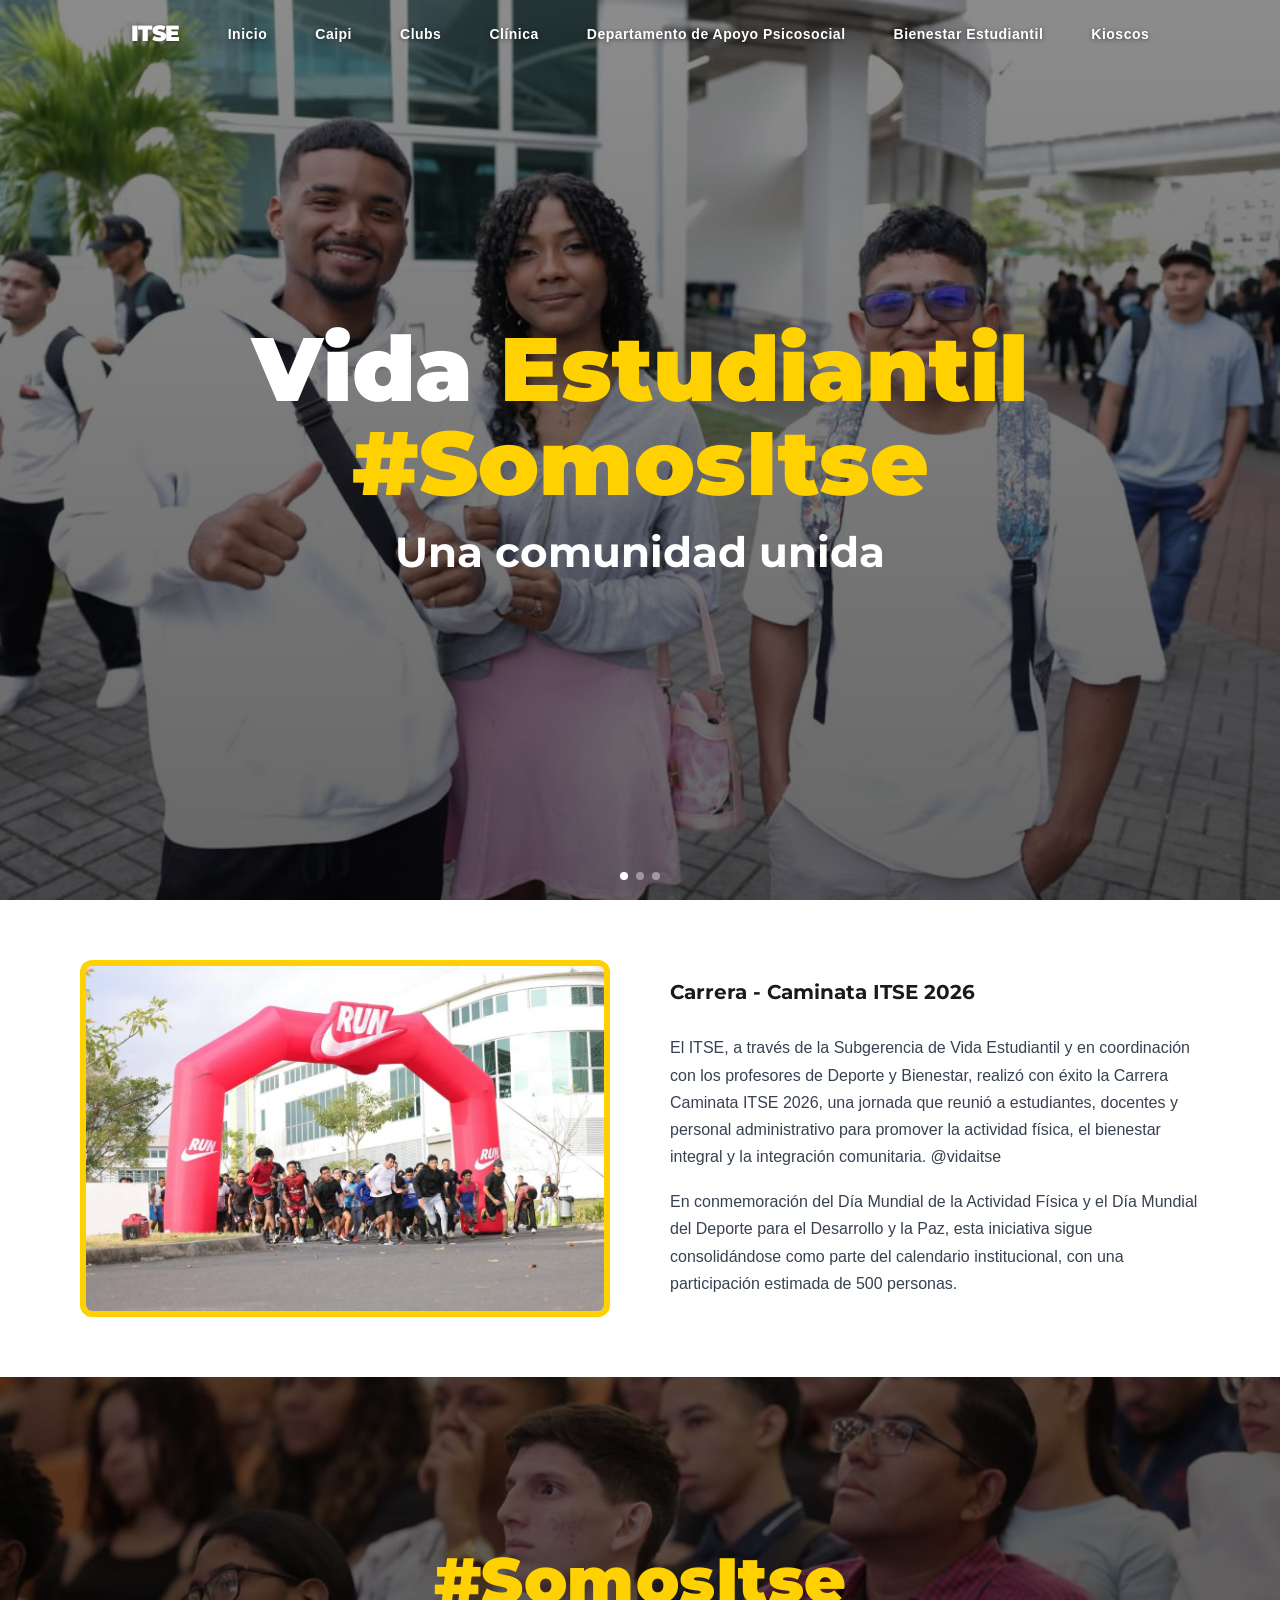
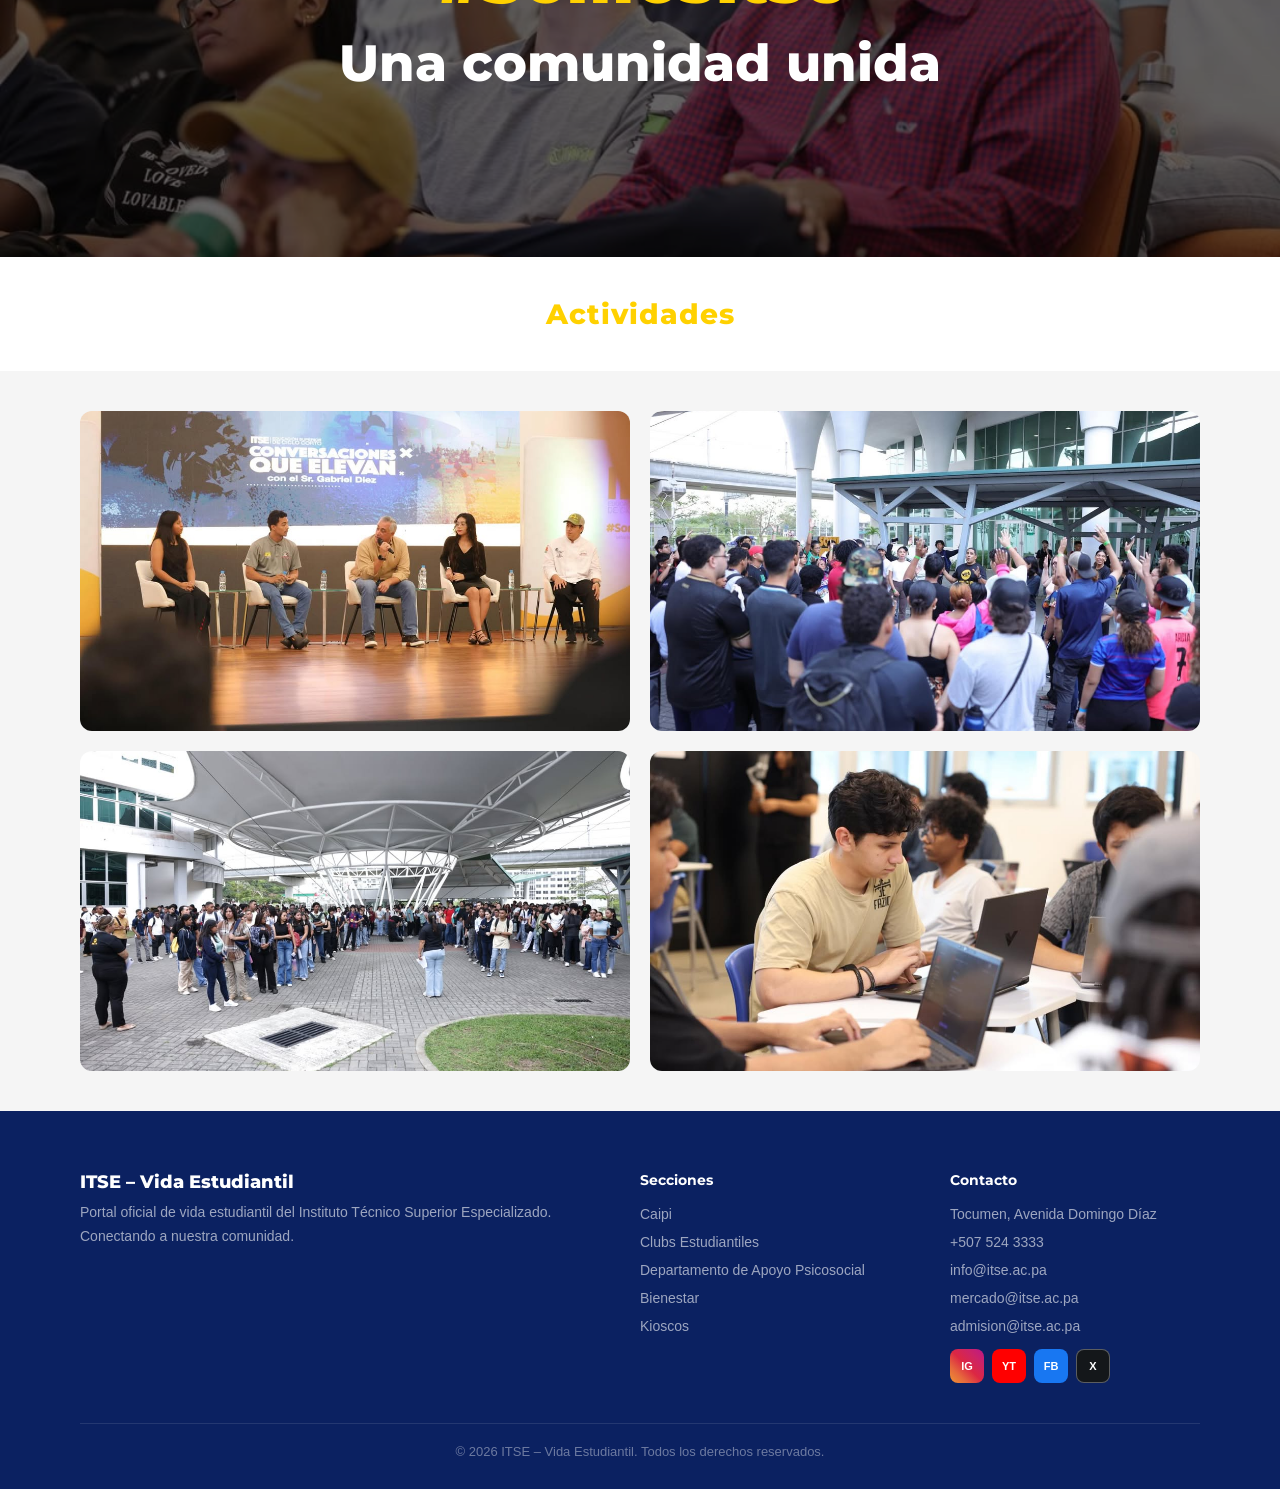
==== commit 3850bf55: "Actualización del proyecto Co-Authored-By: Claude Sonnet 4.6 <noreply@anthropic.com>" ====
--- a/index.html
+++ b/index.html
@@ -14,7 +14,7 @@
 ══════════════════════════════════ -->
 <div id="page-inicio" class="page active">
  <nav class="nav-inicio">
- <img class="logo-itse-img" onclick="showPage('inicio')" alt="ITSE">
+ <span class="logo-itse-text" onclick="showPage('inicio')">ITSE</span>
  <button class="nav-toggle" onclick="toggleNav(this)" aria-label="Menú"><span></span><span></span><span></span></button>
  <div class="nav-links">
   <a onclick="showPage('inicio');closeNav(this)">Inicio</a>
@@ -119,7 +119,7 @@
 ══════════════════════════════════ -->
 <div id="page-caipi" class="page">
  <nav class="std-nav">
- <div class="logo"><img class="logo-itse-img" onclick="showPage('inicio')" alt="ITSE"><span>Vida Estudiantil</span></div>
+ <div class="logo"><span class="logo-itse-text" onclick="showPage('inicio')">ITSE</span><span>Vida Estudiantil</span></div>
  <button class="nav-toggle" onclick="toggleNav(this)" aria-label="Menú"><span></span><span></span><span></span></button>
  <div class="nav-links">
   <a onclick="showPage('inicio');closeNav(this)">Inicio</a>
@@ -253,7 +253,7 @@
 ══════════════════════════════════ -->
 <div id="page-psicologia" class="page">
  <nav class="std-nav">
- <div class="logo"><img class="logo-itse-img" onclick="showPage('inicio')" alt="ITSE"><span>Bienestar Estudiantil</span></div>
+ <div class="logo"><span class="logo-itse-text" onclick="showPage('inicio')">ITSE</span><span>Bienestar Estudiantil</span></div>
  <button class="nav-toggle" onclick="toggleNav(this)" aria-label="Menú"><span></span><span></span><span></span></button>
  <div class="nav-links">
   <a onclick="showPage('inicio');closeNav(this)">Inicio</a>
@@ -396,7 +396,7 @@
 ══════════════════════════════════ -->
 <div id="page-kioscos" class="page">
  <nav class="std-nav">
- <div class="logo"><img class="logo-itse-img" onclick="showPage('inicio')" alt="ITSE"><span>+ EmprendeSpace</span></div>
+ <div class="logo"><span class="logo-itse-text" onclick="showPage('inicio')">ITSE</span><span>+ EmprendeSpace</span></div>
  <button class="nav-toggle" onclick="toggleNav(this)" aria-label="Menú"><span></span><span></span><span></span></button>
  <div class="nav-links">
   <a onclick="showPage('inicio');closeNav(this)">Inicio</a>
@@ -552,7 +552,7 @@
 ══════════════════════════════════ -->
 <div id="page-clubs" class="page">
  <nav class="std-nav">
- <div class="logo"><img class="logo-itse-img" onclick="showPage('inicio')" alt="ITSE"><span>Clubs Estudiantiles</span></div>
+ <div class="logo"><span class="logo-itse-text" onclick="showPage('inicio')">ITSE</span><span>Clubs Estudiantiles</span></div>
  <button class="nav-toggle" onclick="toggleNav(this)" aria-label="Menú"><span></span><span></span><span></span></button>
  <div class="nav-links">
   <a onclick="showPage('inicio');closeNav(this)">Inicio</a>
@@ -817,7 +817,7 @@
 ══════════════════════════════════ -->
 <div id="page-cine-club" class="page">
  <nav class="cine-nav">
- <img class="logo-itse-img" onclick="showPage('inicio')" alt="ITSE">
+ <span class="logo-itse-text" onclick="showPage('inicio')">ITSE</span>
  <a onclick="showPage('inicio')" style="font-weight:700;color:var(--white)">← Clubs</a>
  <button class="nav-toggle" onclick="toggleNav(this)" aria-label="Menú"><span></span><span></span><span></span></button>
  <div class="nav-links">
@@ -911,7 +911,7 @@
 ══════════════════════════════════ -->
 <div id="page-circulo-lectura" class="page">
  <nav class="std-nav">
- <div class="logo"><img class="logo-itse-img" onclick="showPage('inicio')" alt="ITSE"><span>Círculo de Lectura</span></div>
+ <div class="logo"><span class="logo-itse-text" onclick="showPage('inicio')">ITSE</span><span>Círculo de Lectura</span></div>
  <button class="nav-toggle" onclick="toggleNav(this)" aria-label="Menú"><span></span><span></span><span></span></button>
  <div class="nav-links">
   <a onclick="showPage('clubs');closeNav(this)">← Clubs</a>
@@ -983,7 +983,7 @@
 ══════════════════════════════════ -->
 <div id="page-bienestar" class="page">
  <nav class="std-nav">
- <div class="logo"><img class="logo-itse-img" onclick="showPage('inicio')" alt="ITSE"><span>Bienestar Estudiantil</span></div>
+ <div class="logo"><span class="logo-itse-text" onclick="showPage('inicio')">ITSE</span><span>Bienestar Estudiantil</span></div>
  <button class="nav-toggle" onclick="toggleNav(this)" aria-label="Menú"><span></span><span></span><span></span></button>
  <div class="nav-links">
   <a onclick="showPage('inicio');closeNav(this)">Inicio</a>
@@ -1116,7 +1116,7 @@
 ══════════════════════════════════ -->
 <div id="page-clinica" class="page">
  <nav class="std-nav">
- <div class="logo"><img class="logo-itse-img" onclick="showPage('inicio')" alt="ITSE"><span>Clínica Estudiantil</span></div>
+ <div class="logo"><span class="logo-itse-text" onclick="showPage('inicio')">ITSE</span><span>Clínica Estudiantil</span></div>
  <button class="nav-toggle" onclick="toggleNav(this)" aria-label="Menú"><span></span><span></span><span></span></button>
  <div class="nav-links">
   <a onclick="showPage('inicio');closeNav(this)">Inicio</a>
@@ -1344,11 +1344,6 @@
 </div>
 
 <script>
- // Inyectar logo ITSE en todos los navs al cargar
- document.querySelectorAll('.logo-itse-img').forEach(img => {
-  img.src = 'img/logo-itse.png';
- });
-
  function toggleNav(btn) {
   const nav = btn.closest('nav');
   nav.classList.toggle('nav-open');
@@ -1393,18 +1388,19 @@
  setTimeout(() => toast.remove(), 4000);
  }
 
- // Caipi carousel
+ // Caipi carousel — usa píxeles para evitar desbordamiento en móvil
  let caipiSlide = 0;
  function caipiGo(n) {
- caipiSlide = ((n % 3) + 3) % 3;
- document.querySelector('.caipi-slides').style.transform = `translateX(-${caipiSlide * 100}%)`;
- document.querySelectorAll('.caipi-dots span').forEach((d, i) => d.classList.toggle('active', i === caipiSlide));
+  caipiSlide = ((n % 3) + 3) % 3;
+  const w = document.querySelector('.caipi-carousel').offsetWidth;
+  document.querySelector('.caipi-slides').style.transform = `translateX(-${caipiSlide * w}px)`;
+  document.querySelectorAll('.caipi-dots span').forEach((d, i) => d.classList.toggle('active', i === caipiSlide));
  }
  setInterval(() => caipiGo(caipiSlide + 1), 4000);
 
  // Hero slideshow
  let slide = 0;
- const slides = ['img/SaveClip.App_693382464_18348540760212897_1156338101896558044_n.jpg','img/SaveClip.App_669463582_18343116034212897_7268596270134655221_n.jpg','img/SaveClip.App_660295991_18343115854212897_5279633631813186699_n.jpg'];
+ const slides = ['img/SaveClip.App_693382464_18348540760212897_1156338101896558044_n.jpg','img/SaveClip.App_669463582_18343116034212897_7268976270134655221_n.jpg','img/SaveClip.App_660295991_18343115854212897_5279633631813186699_n.jpg'];
  setInterval(() => {
  slide = (slide + 1) % slides.length;
  const bg = document.querySelector('.hero-bg');
--- a/styles.css
+++ b/styles.css
@@ -153,10 +153,14 @@
 .btn-white-outline { border-color: var(--black); color: var(--black); background: transparent; border-radius: 50px; }
 .btn-white-outline:hover { background: rgba(0,0,0,.1); }
 
-/* ── LOGO ITSE IMAGEN ── */
-.logo-itse-img { height: 36px; cursor: pointer; display: block; object-fit: contain; }
-.nav-inicio .logo-itse-img { height: 34px; filter: drop-shadow(0 1px 3px rgba(0,0,0,.4)); }
-.cine-nav .logo-itse-img { height: 30px; align-self: center; margin-right: auto; }
+/* ── LOGO ITSE TEXTO ── */
+.logo-itse-text {
+ font-family: var(--font-title); font-weight: 900; font-size: 22px;
+ cursor: pointer; letter-spacing: -0.5px; display: block;
+}
+.nav-inicio .logo-itse-text { color: var(--white); text-shadow: 0 1px 4px rgba(0,0,0,.4); }
+.std-nav .logo-itse-text { color: var(--primary-blue); }
+.cine-nav .logo-itse-text { color: var(--white); margin-right: auto; align-self: center; }
 
 /* ── HERO CAIPI ── */
 .hero-caipi {
@@ -185,8 +189,8 @@
 
 /* ── CAIPI CAROUSEL ── */
 .caipi-carousel { position: relative; border-radius: 16px; overflow: hidden; height: 380px; width: 100%; min-width: 0; }
-.caipi-slides { display: flex; height: 100%; width: 100%; transition: transform .45s ease; }
-.caipi-slides img { flex: 0 0 100%; width: 100%; height: 100%; object-fit: cover; min-width: 0; max-width: 100%; }
+.caipi-slides { display: flex; height: 100%; transition: transform .45s ease; }
+.caipi-slides img { flex-shrink: 0; min-width: 100%; height: 100%; object-fit: cover; }
 .caipi-btn {
  position: absolute; top: 50%; transform: translateY(-50%);
  background: rgba(0,0,0,.45); color: #fff; border: none;
@@ -638,11 +642,12 @@
  .std-nav .nav-links button.btn { margin: 10px 16px 2px; width: calc(100% - 32px); font-size: 14px !important; text-align: center; }
 
  /* nav-inicio hamburguesa */
- .nav-inicio { justify-content: space-between; flex-wrap: nowrap; position: relative; padding: 14px 20px; }
+ .nav-inicio { justify-content: space-between; flex-wrap: nowrap; position: relative; padding: 14px 20px; background: var(--primary-blue); }
  .nav-inicio .nav-toggle { display: flex; }
- .nav-inicio .nav-links { display: none; flex-direction: column; position: absolute; top: 100%; left: 0; right: 0; z-index: 150; background: rgba(11,33,97,.96); box-shadow: 0 8px 28px rgba(0,0,0,.3); padding: 4px 0 8px; }
+ .nav-inicio .nav-toggle span { background: var(--black); }
+ .nav-inicio .nav-links { display: none; flex-direction: column; position: absolute; top: 100%; left: 0; right: 0; z-index: 150; background: var(--primary-blue); box-shadow: 0 8px 28px rgba(0,0,0,.2); padding: 4px 0 8px; }
  .nav-inicio.nav-open .nav-links { display: flex; }
- .nav-inicio .nav-links a { padding: 14px 24px; font-size: 15px !important; font-weight: 600; color: var(--white); border-bottom: 1px solid rgba(255,255,255,.1); text-decoration: none; text-shadow: none; }
+ .nav-inicio .nav-links a { padding: 14px 24px; font-size: 15px !important; font-weight: 600; color: var(--black); border-bottom: 1px solid rgba(0,0,0,.08); text-decoration: none; text-shadow: none; }
  .nav-inicio .nav-links a:last-child { border-bottom: none; }
 
  /* cine-nav hamburguesa */
